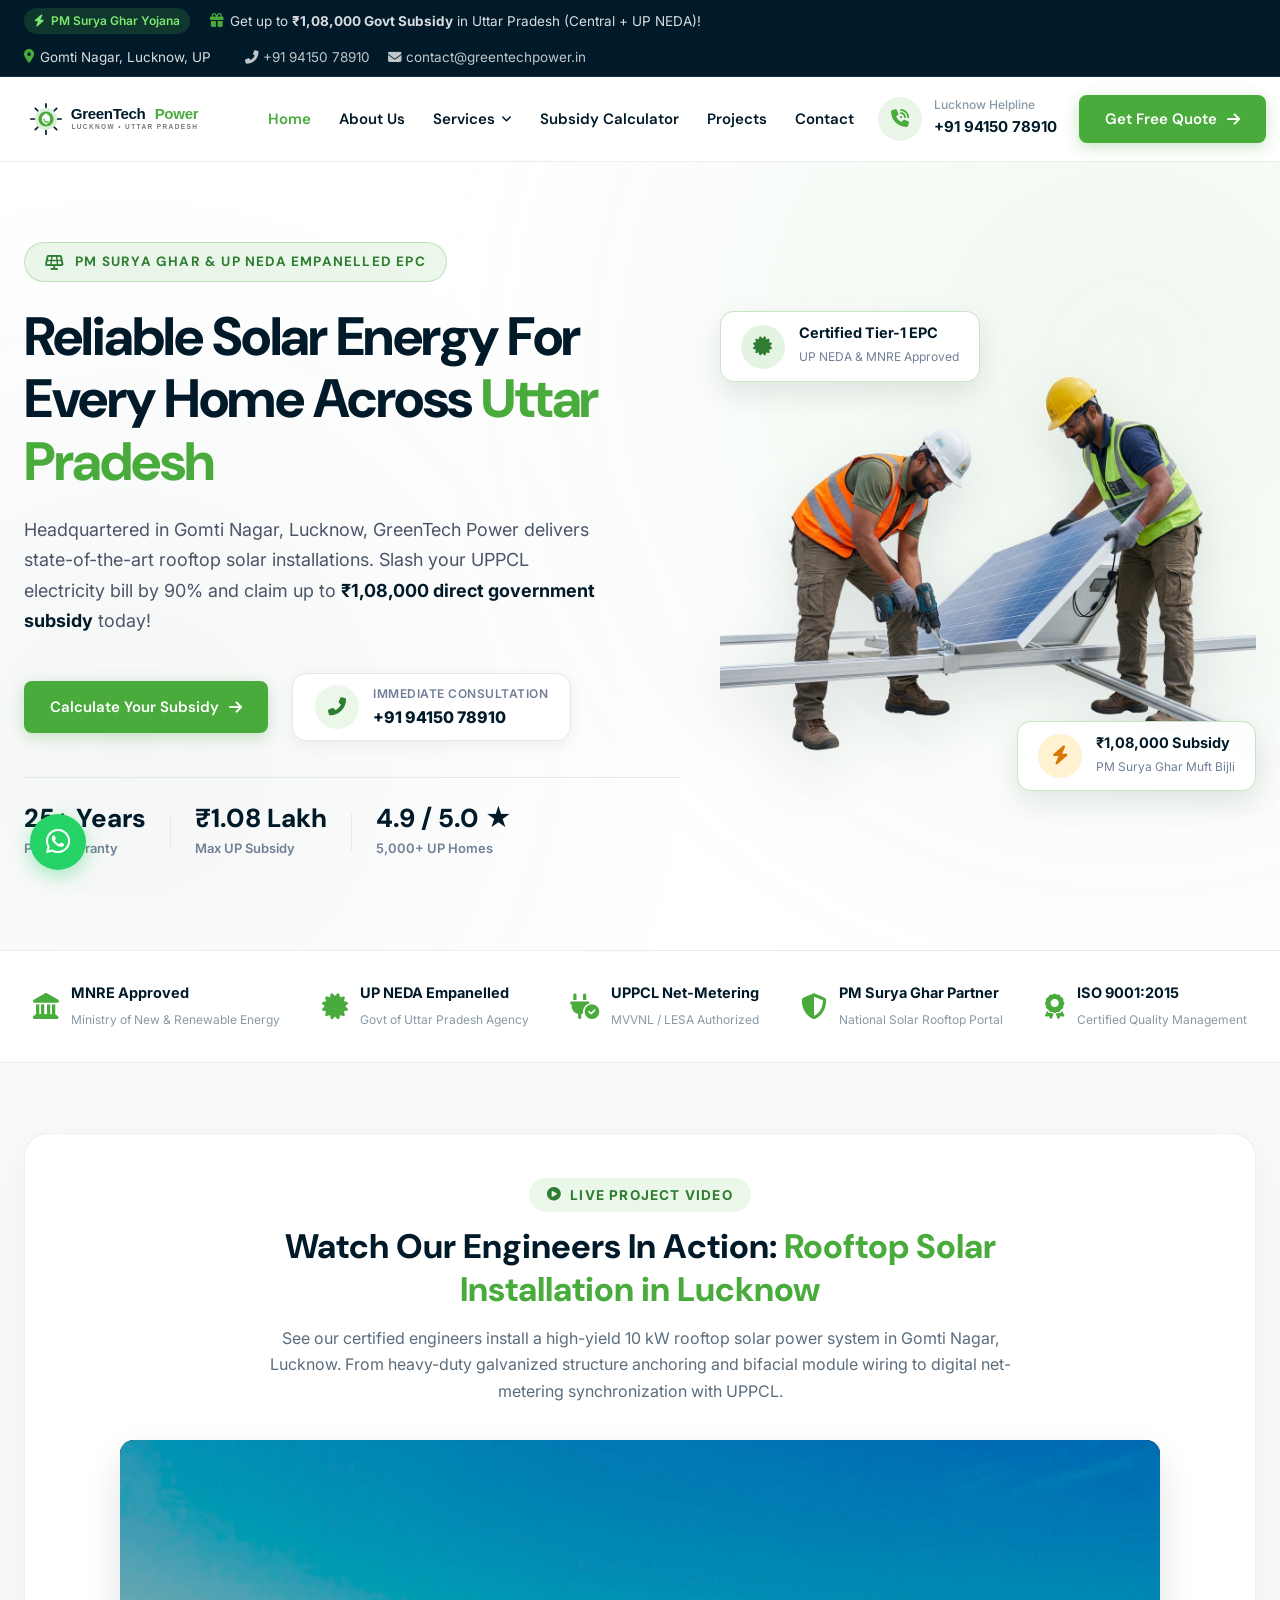
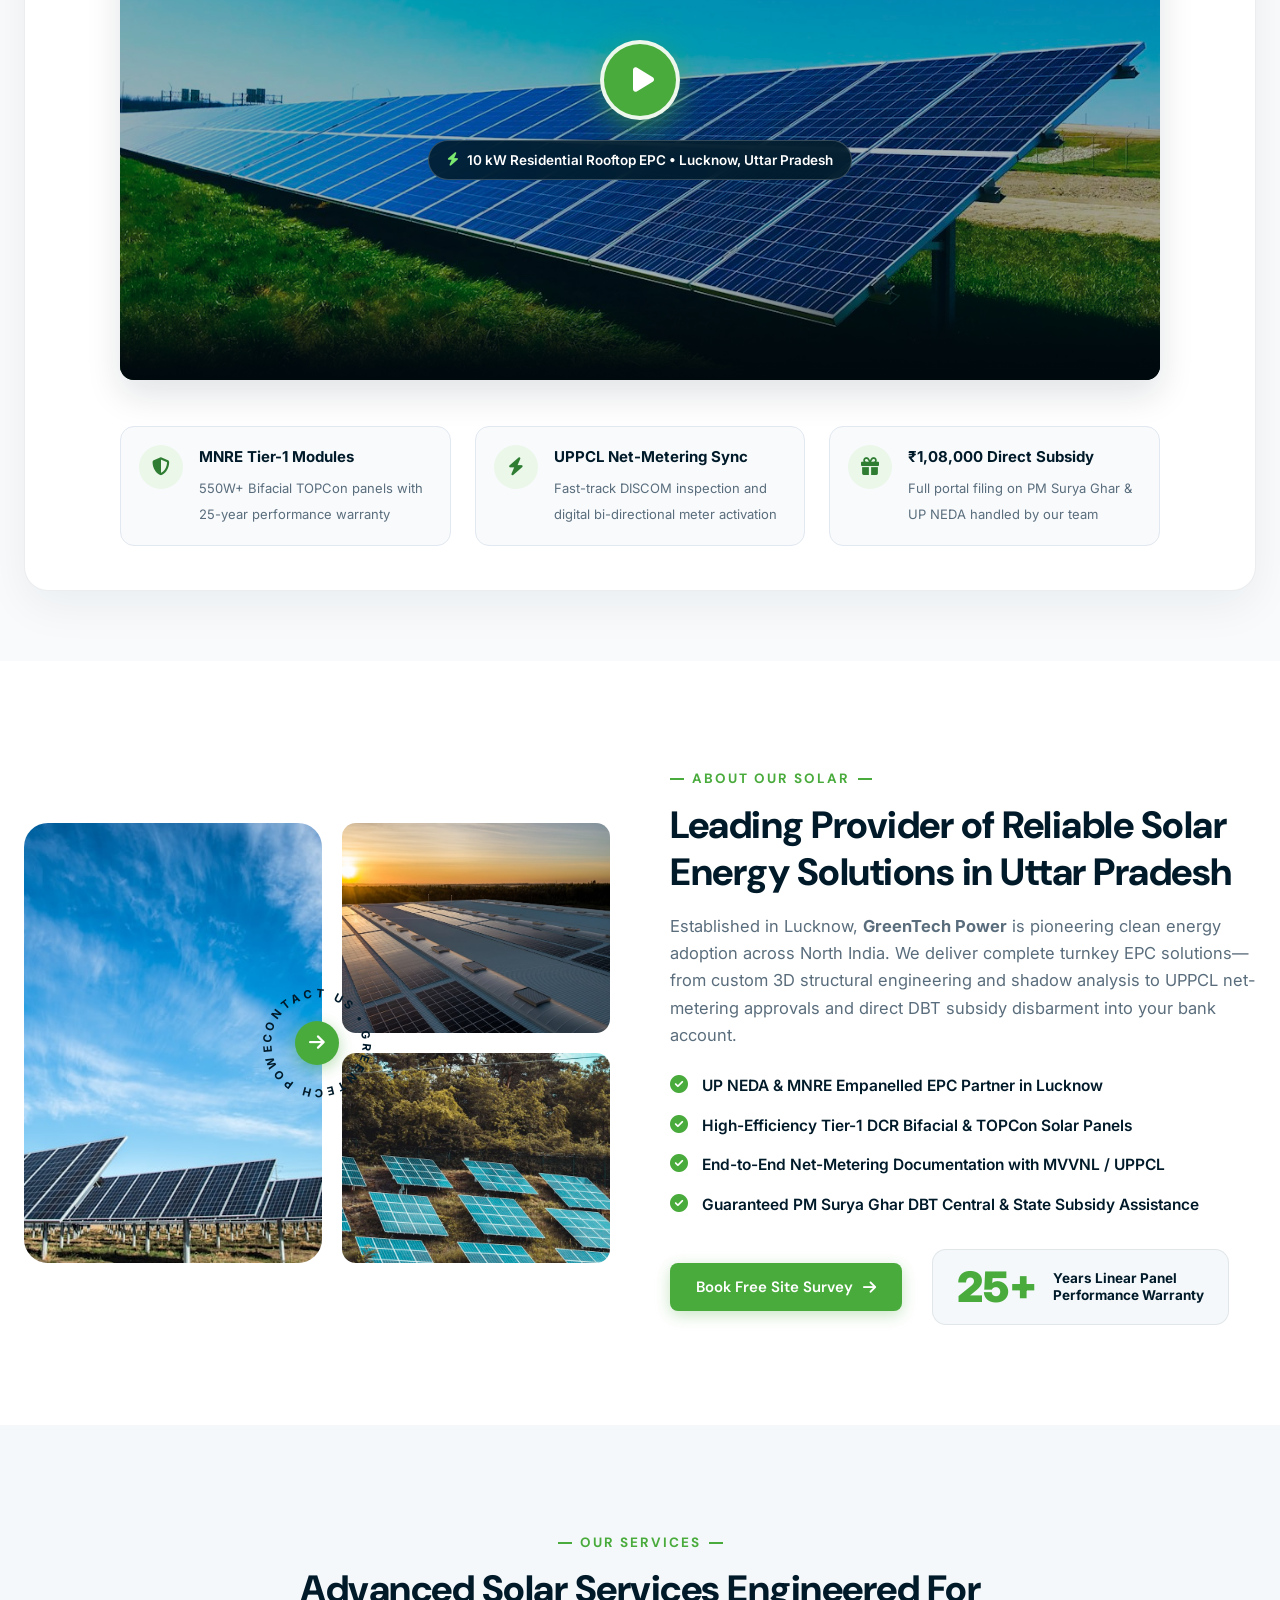
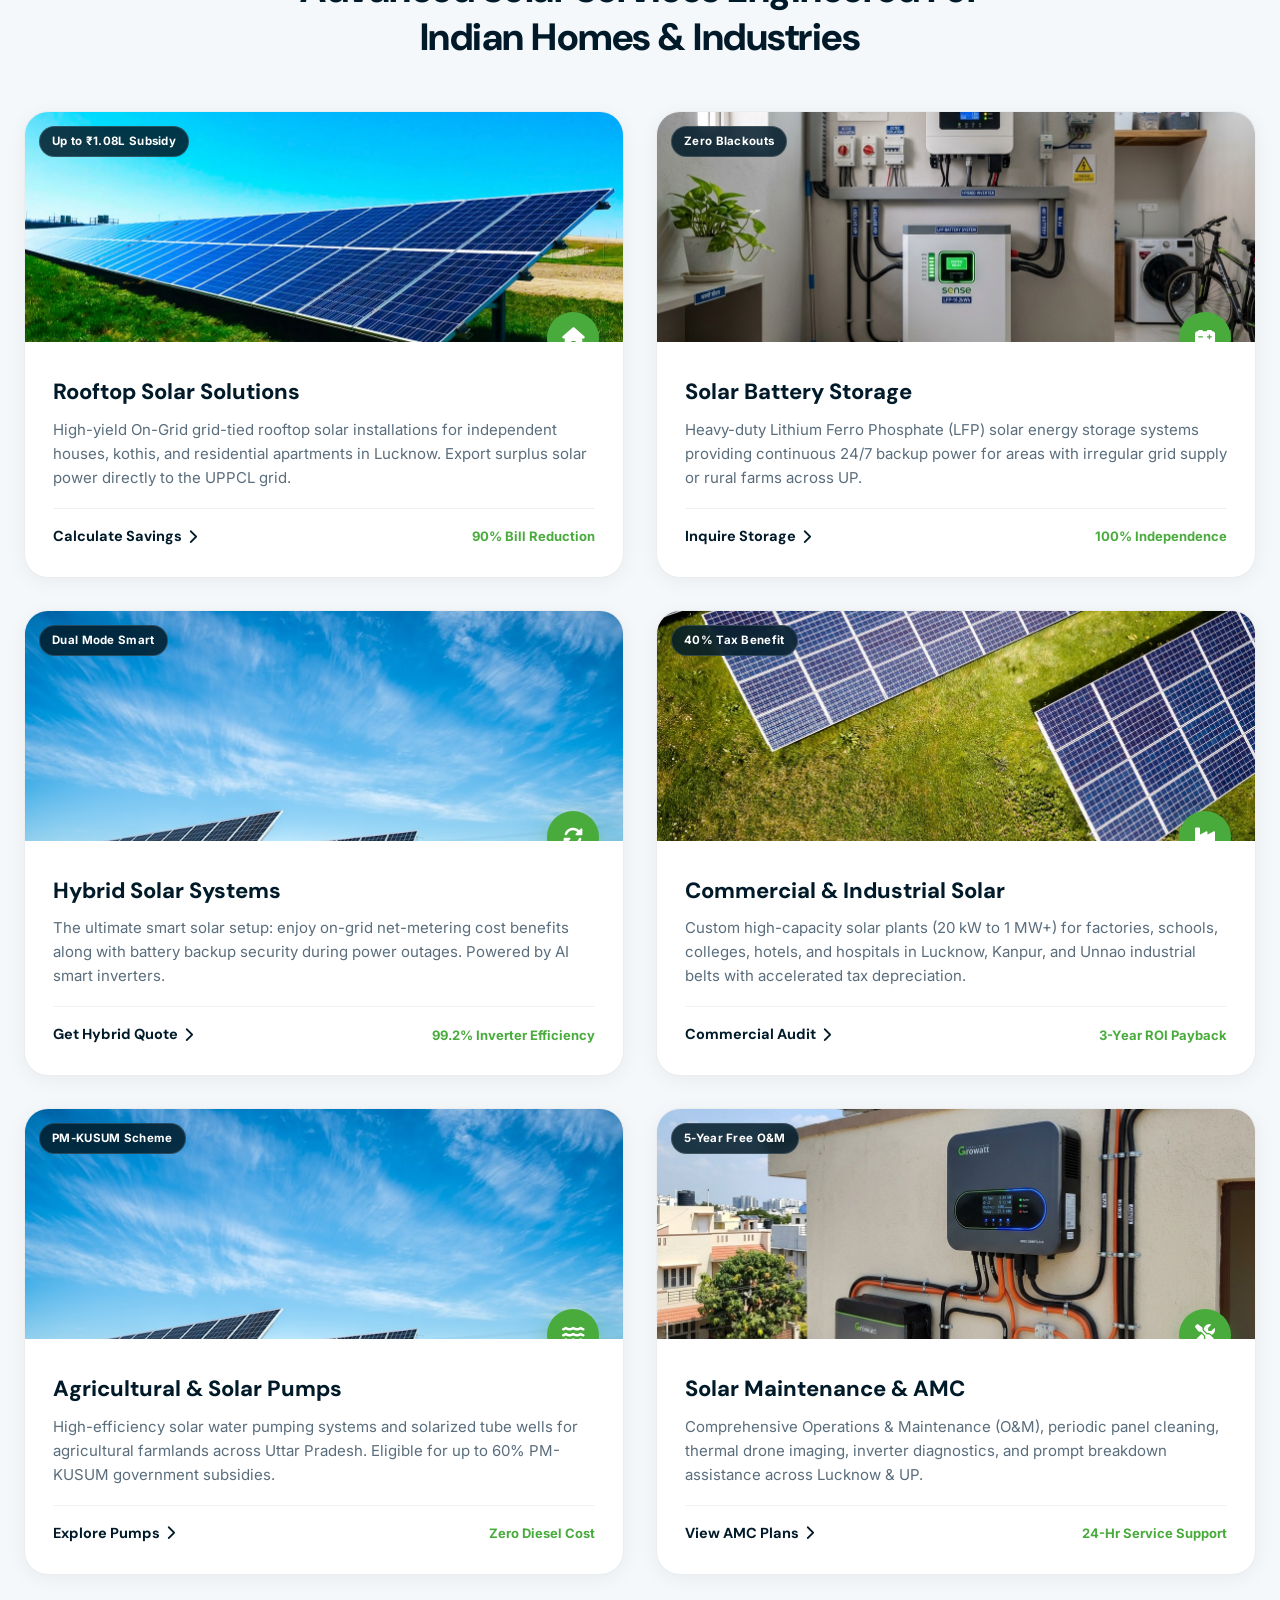
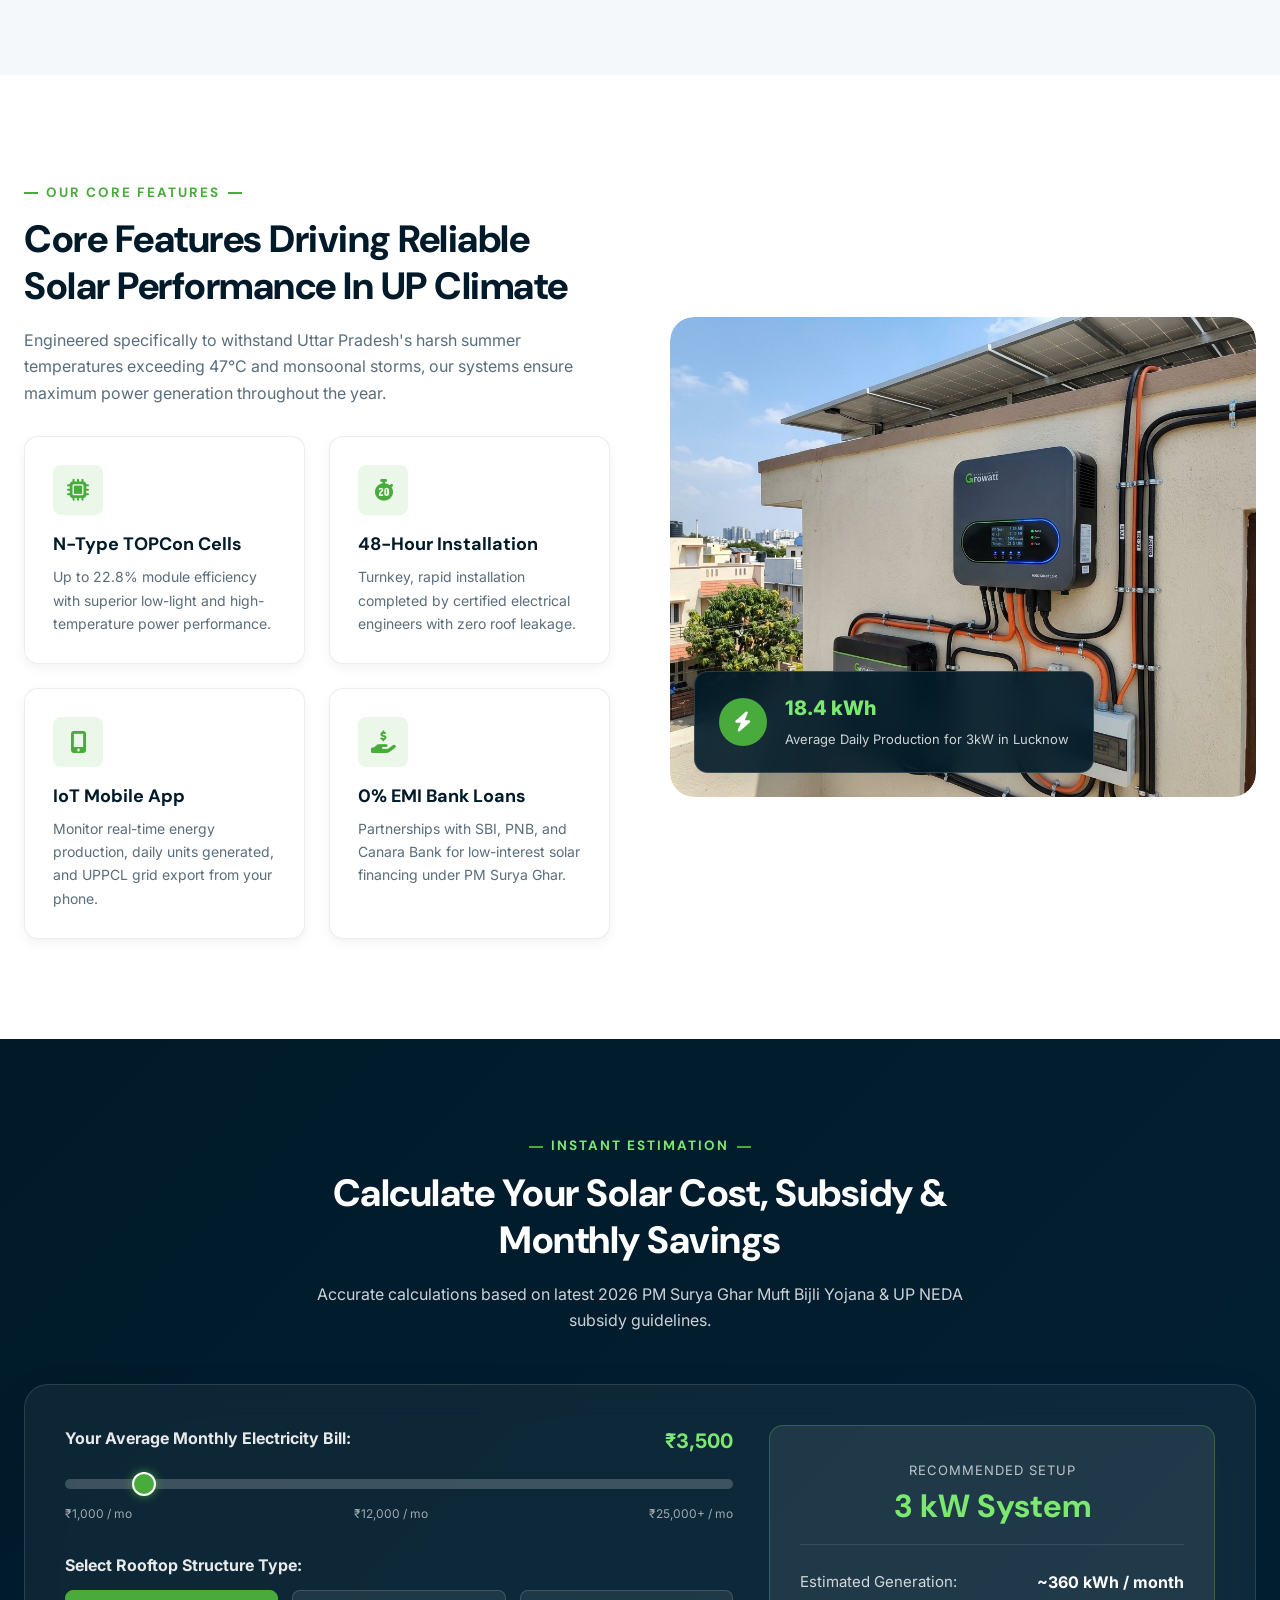
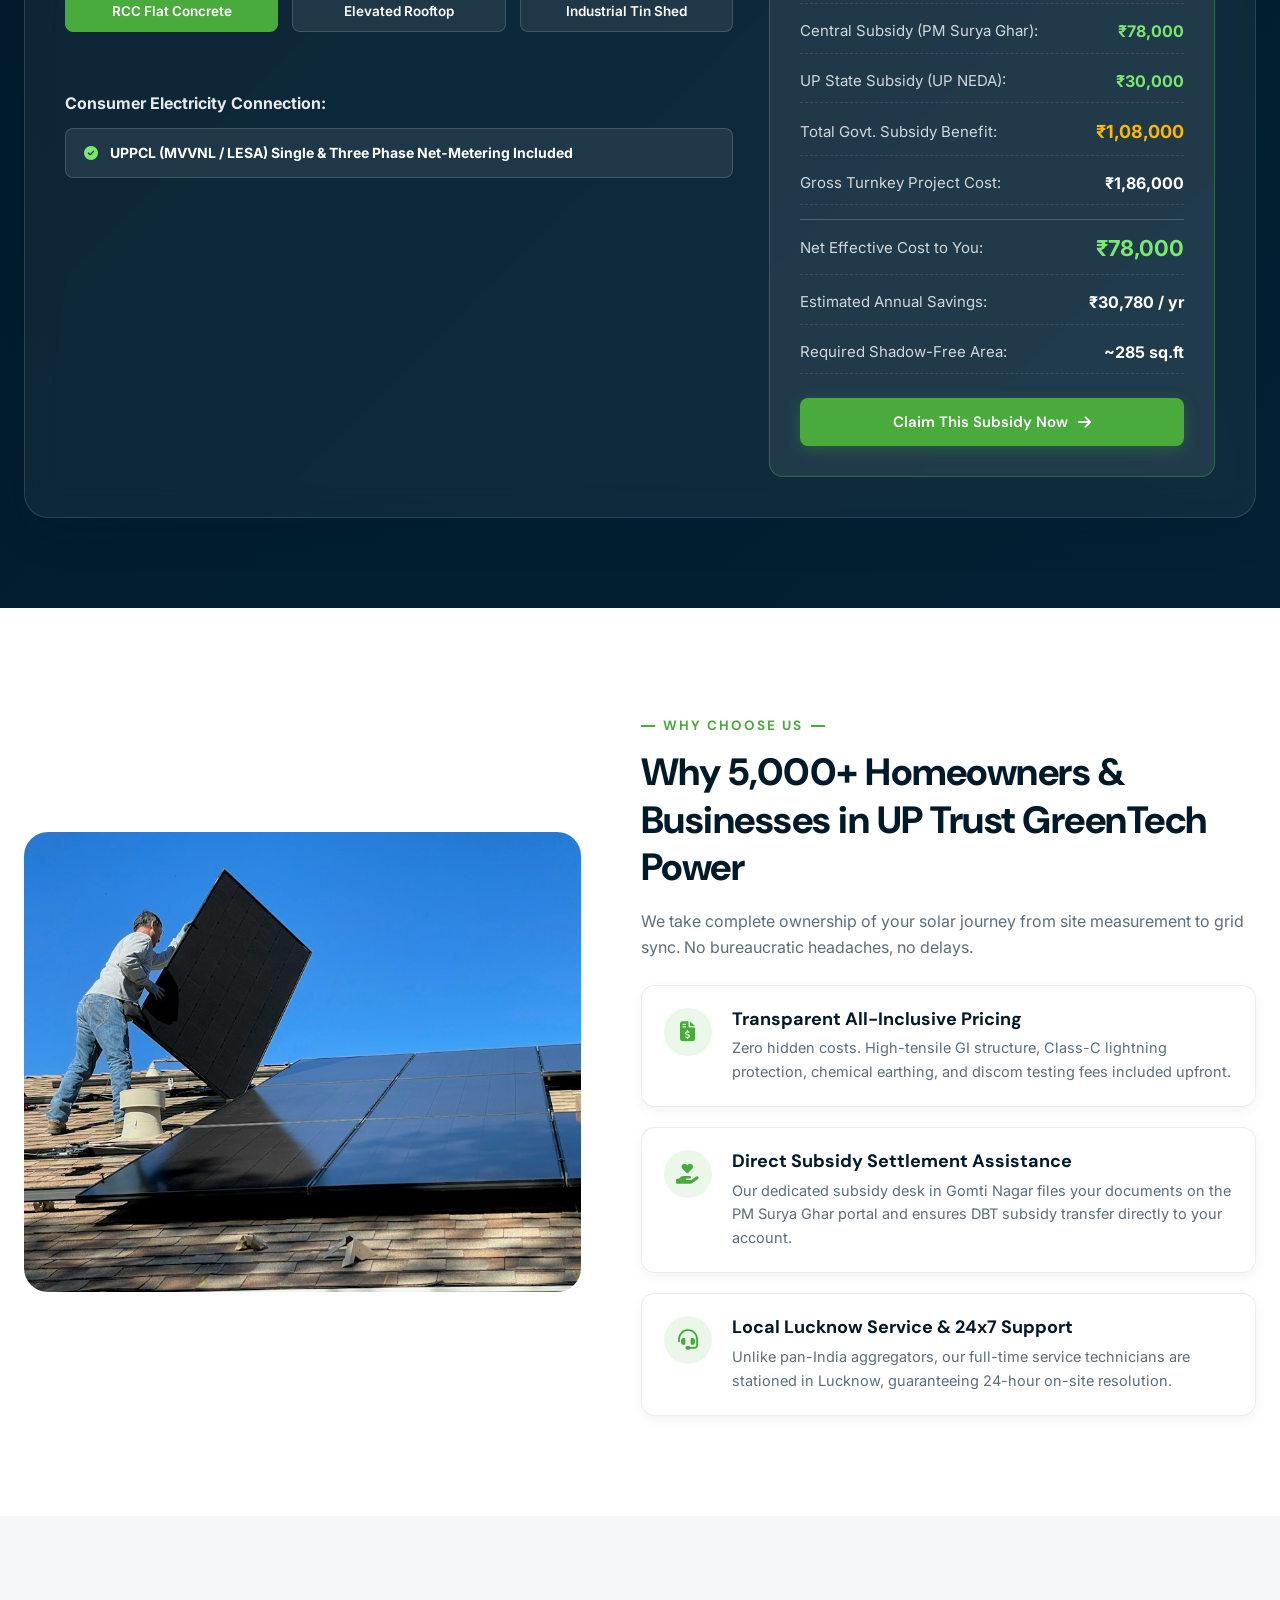
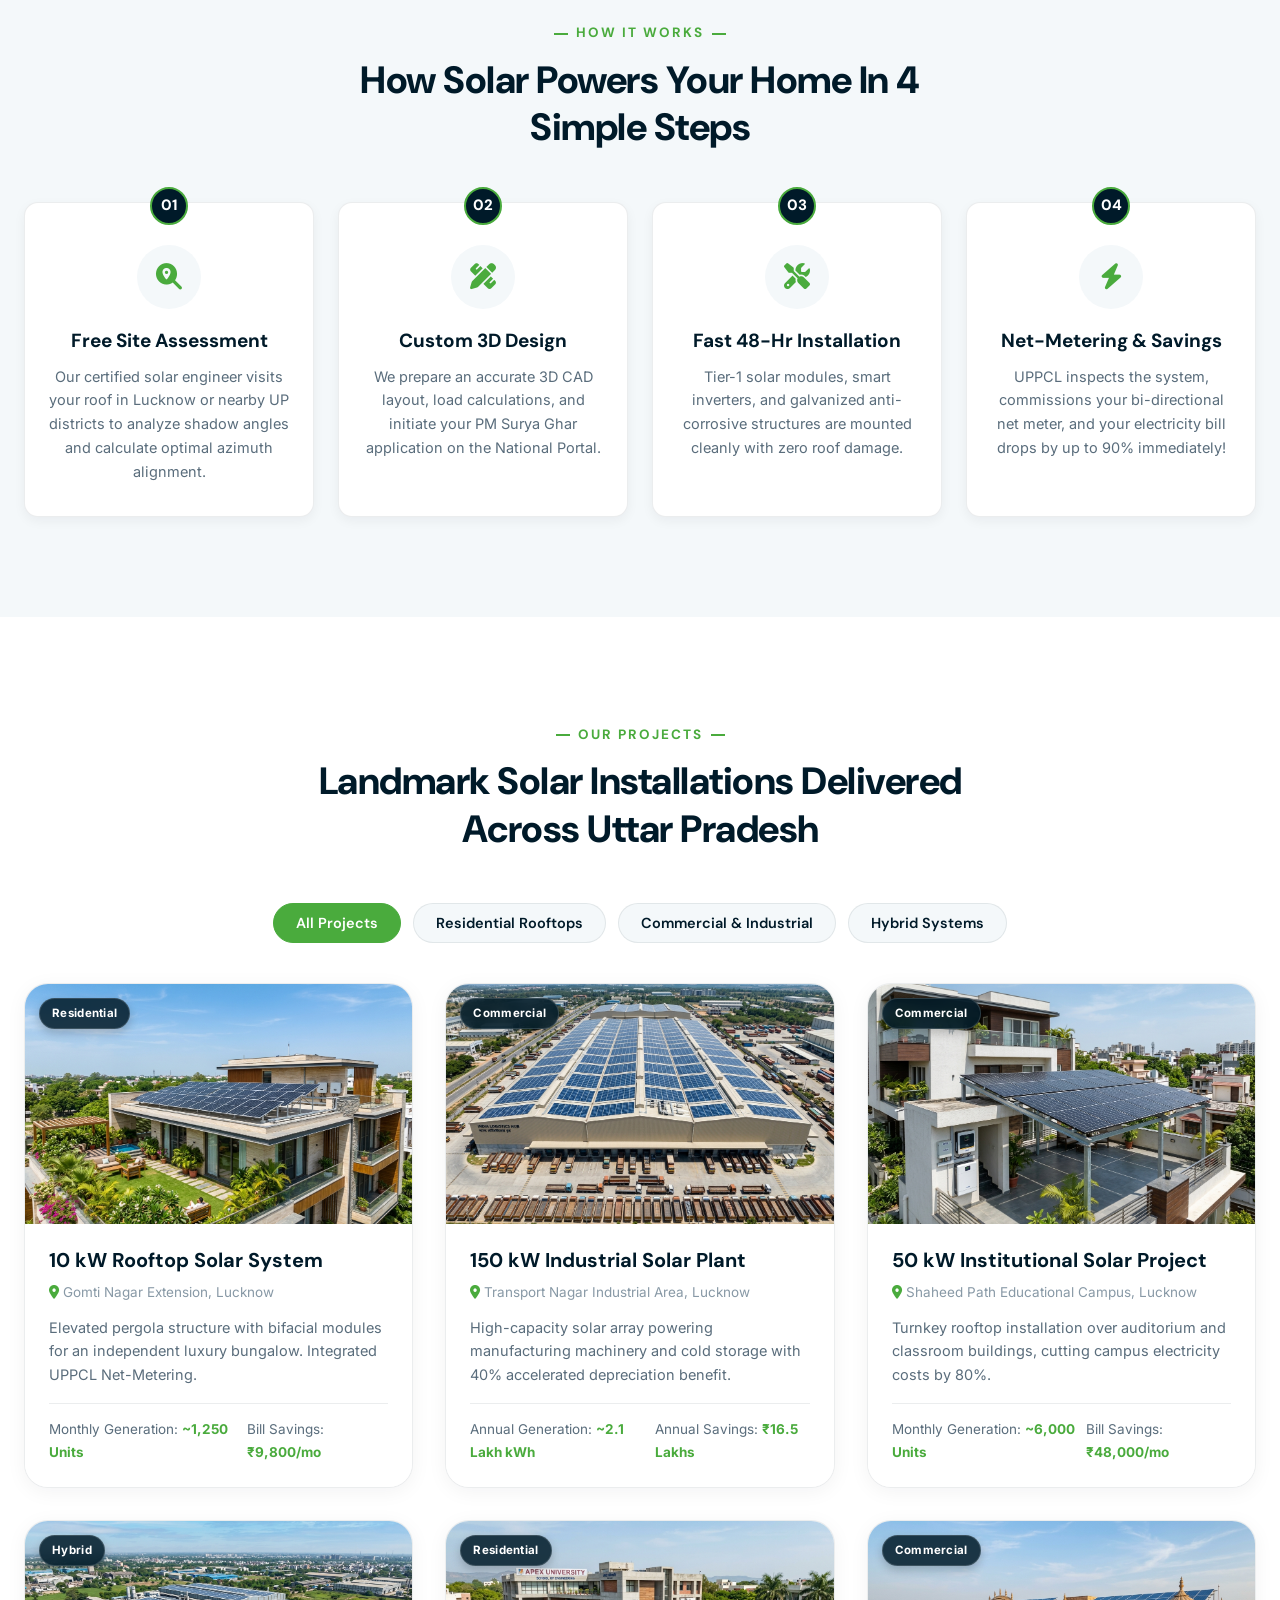
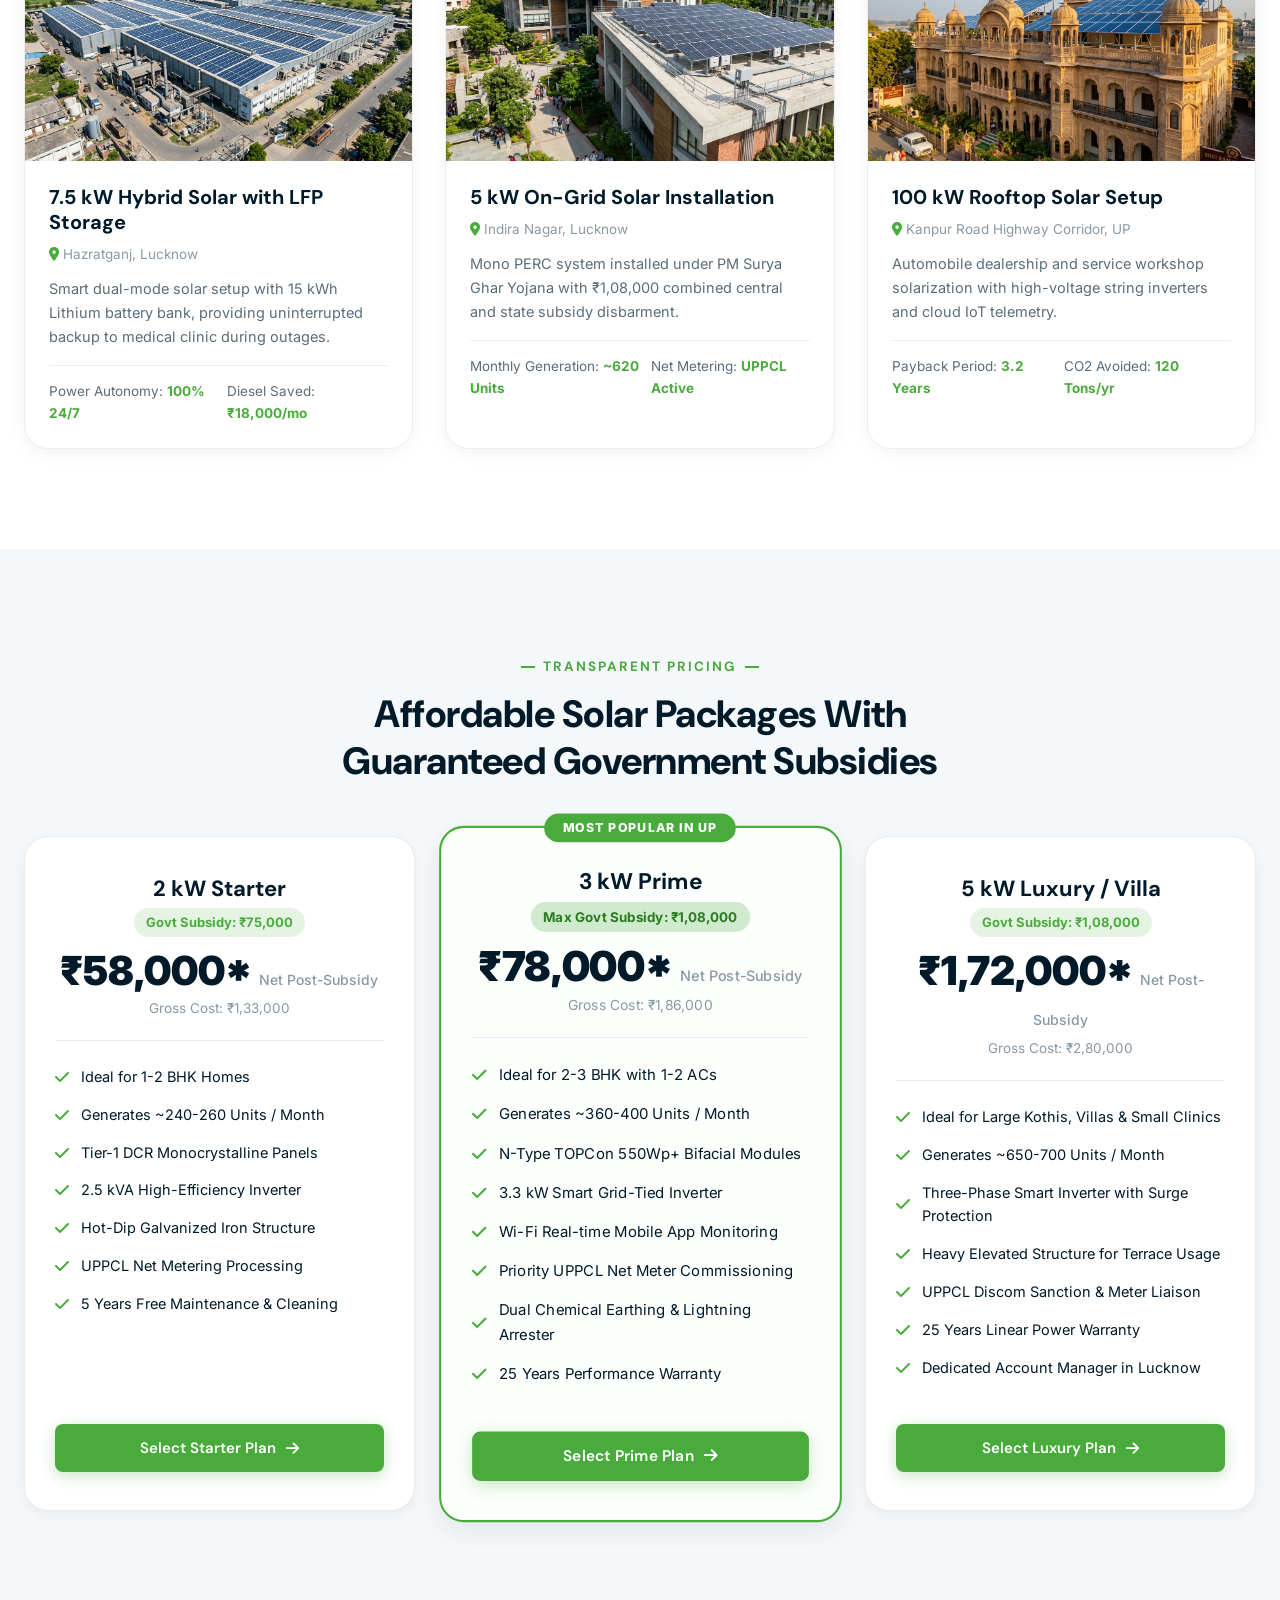
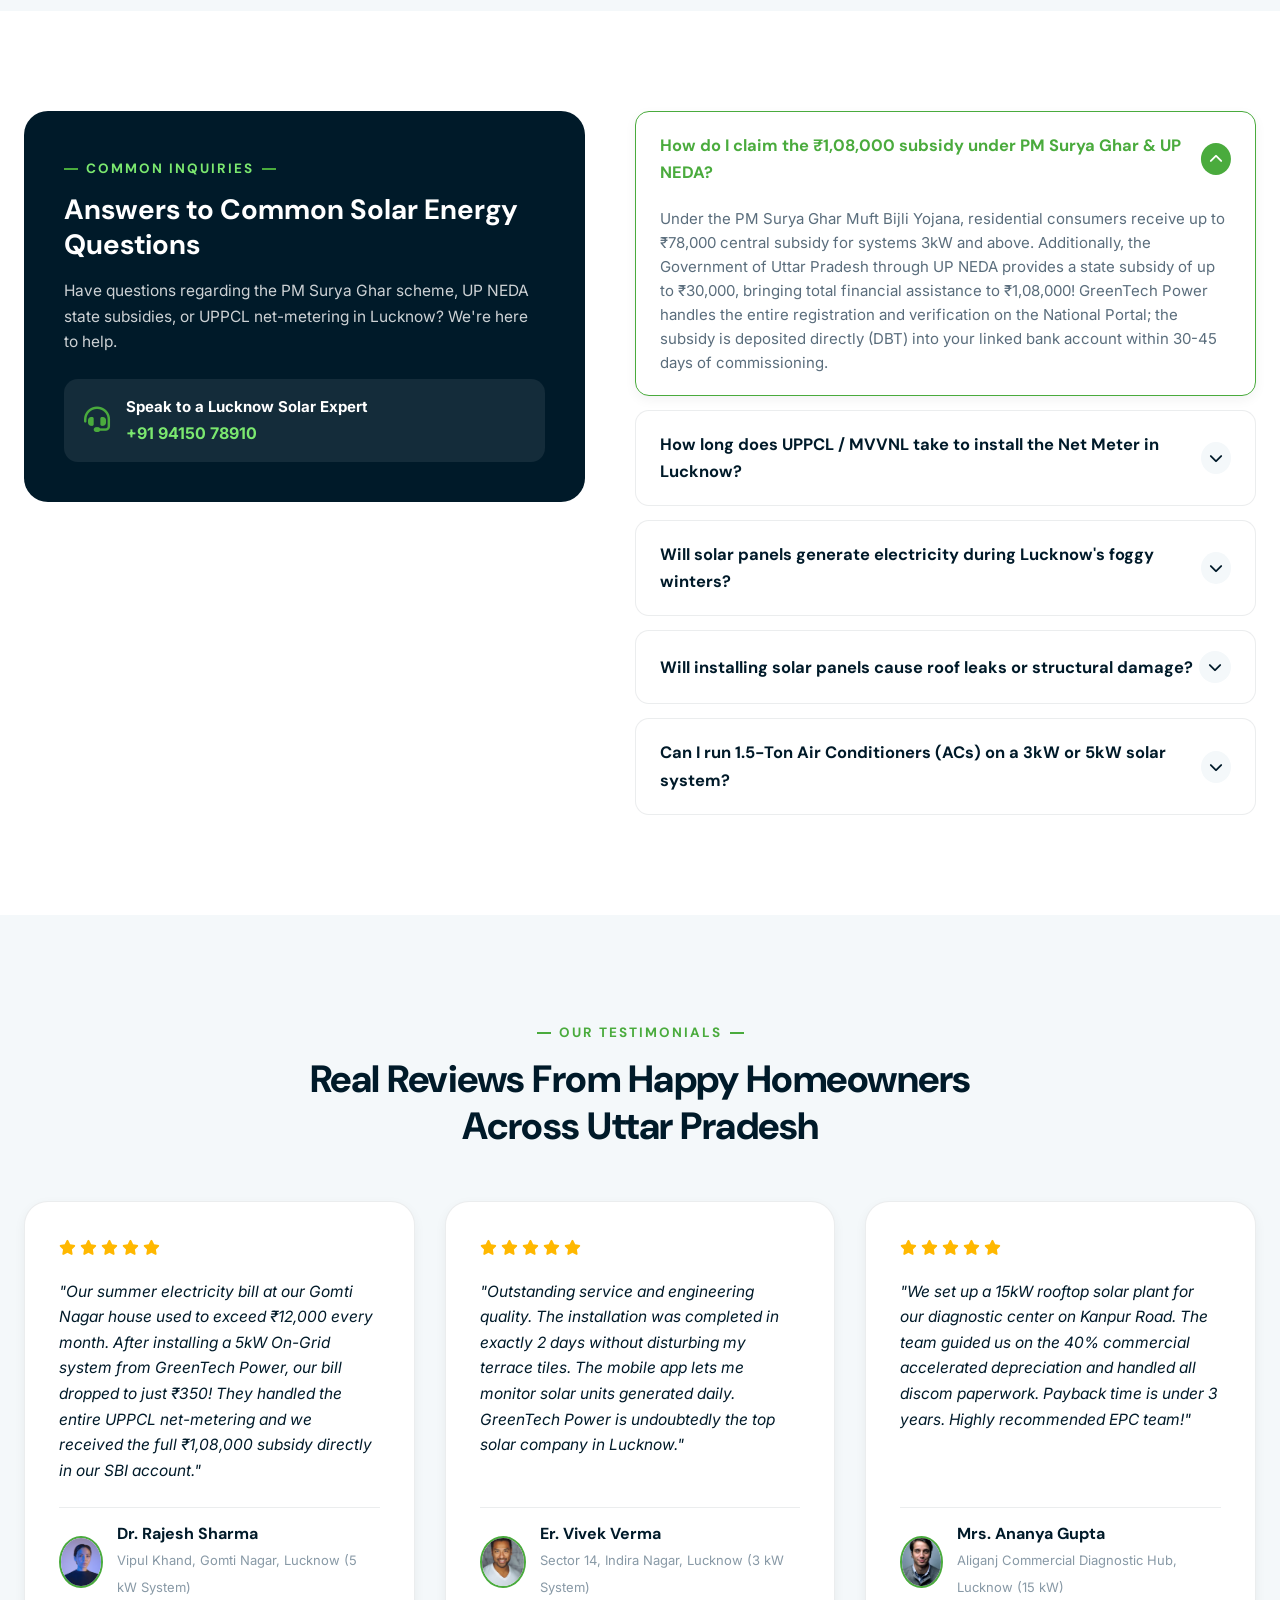
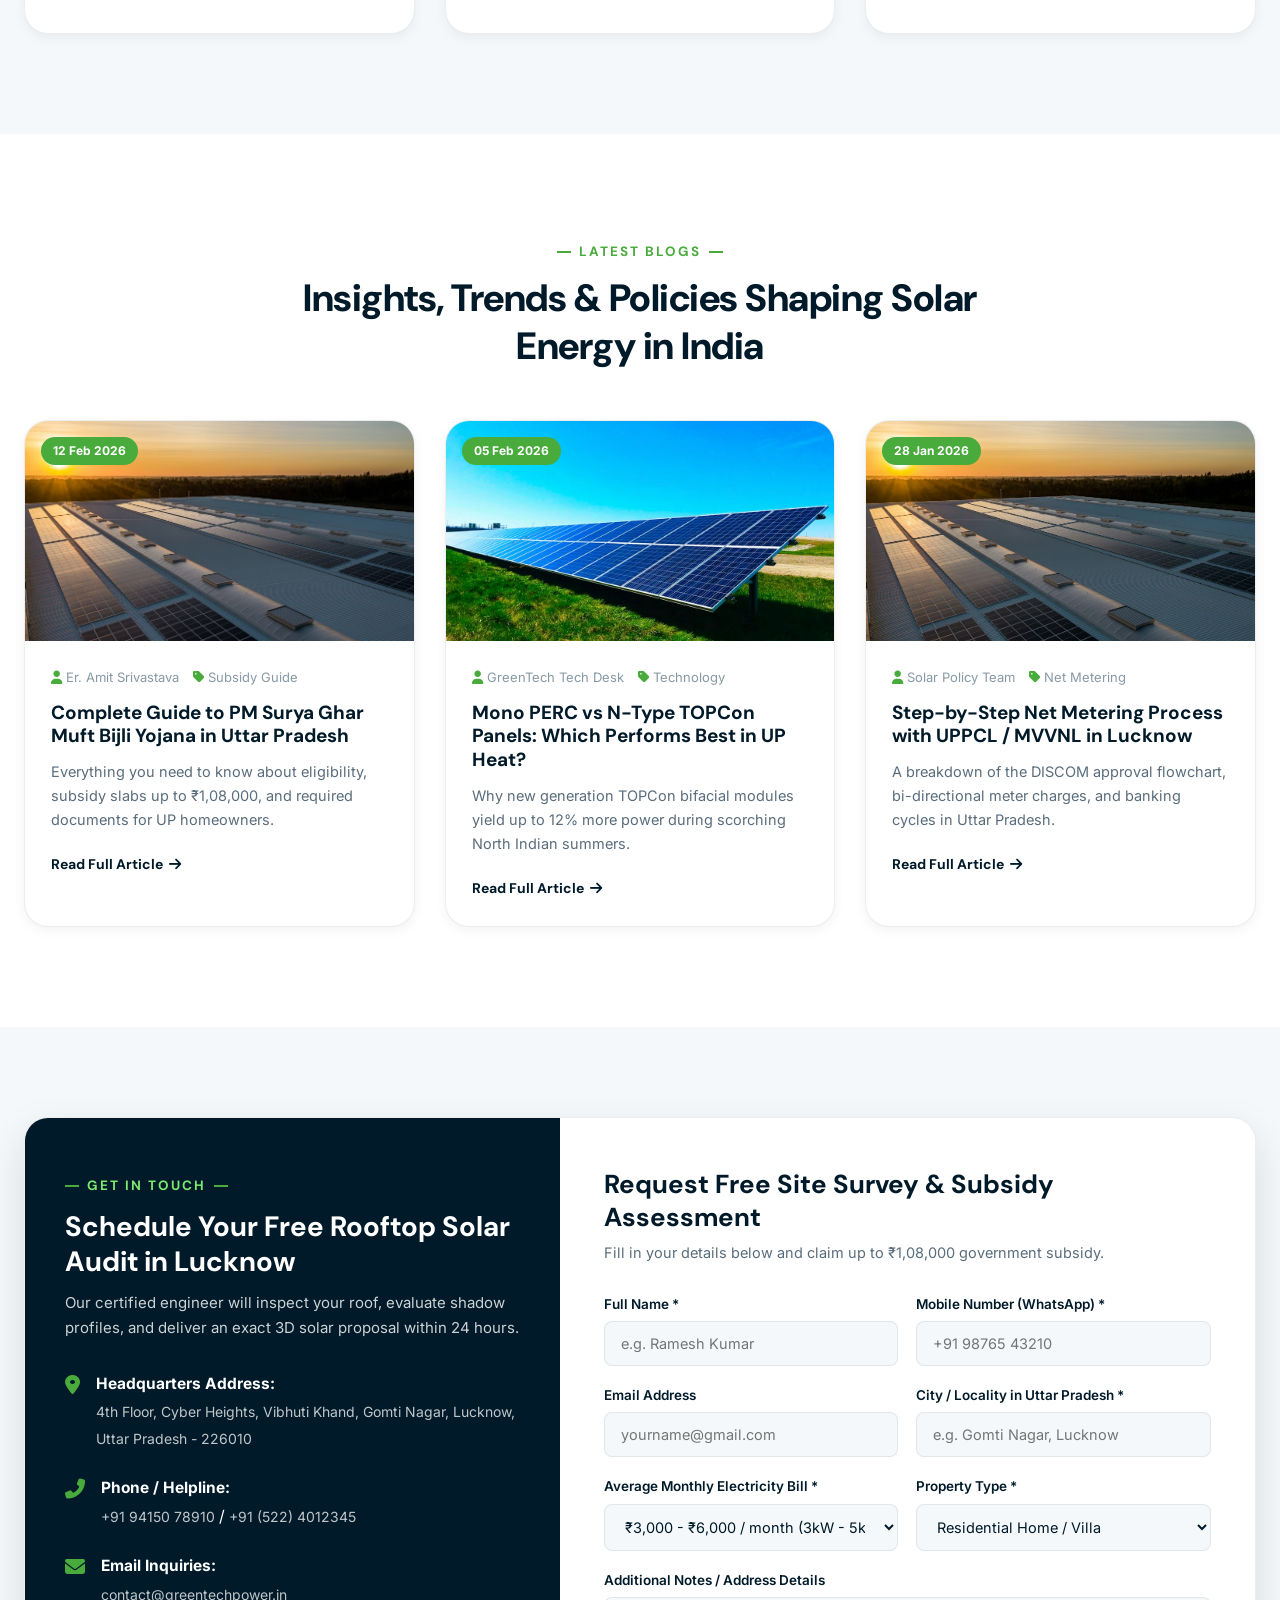
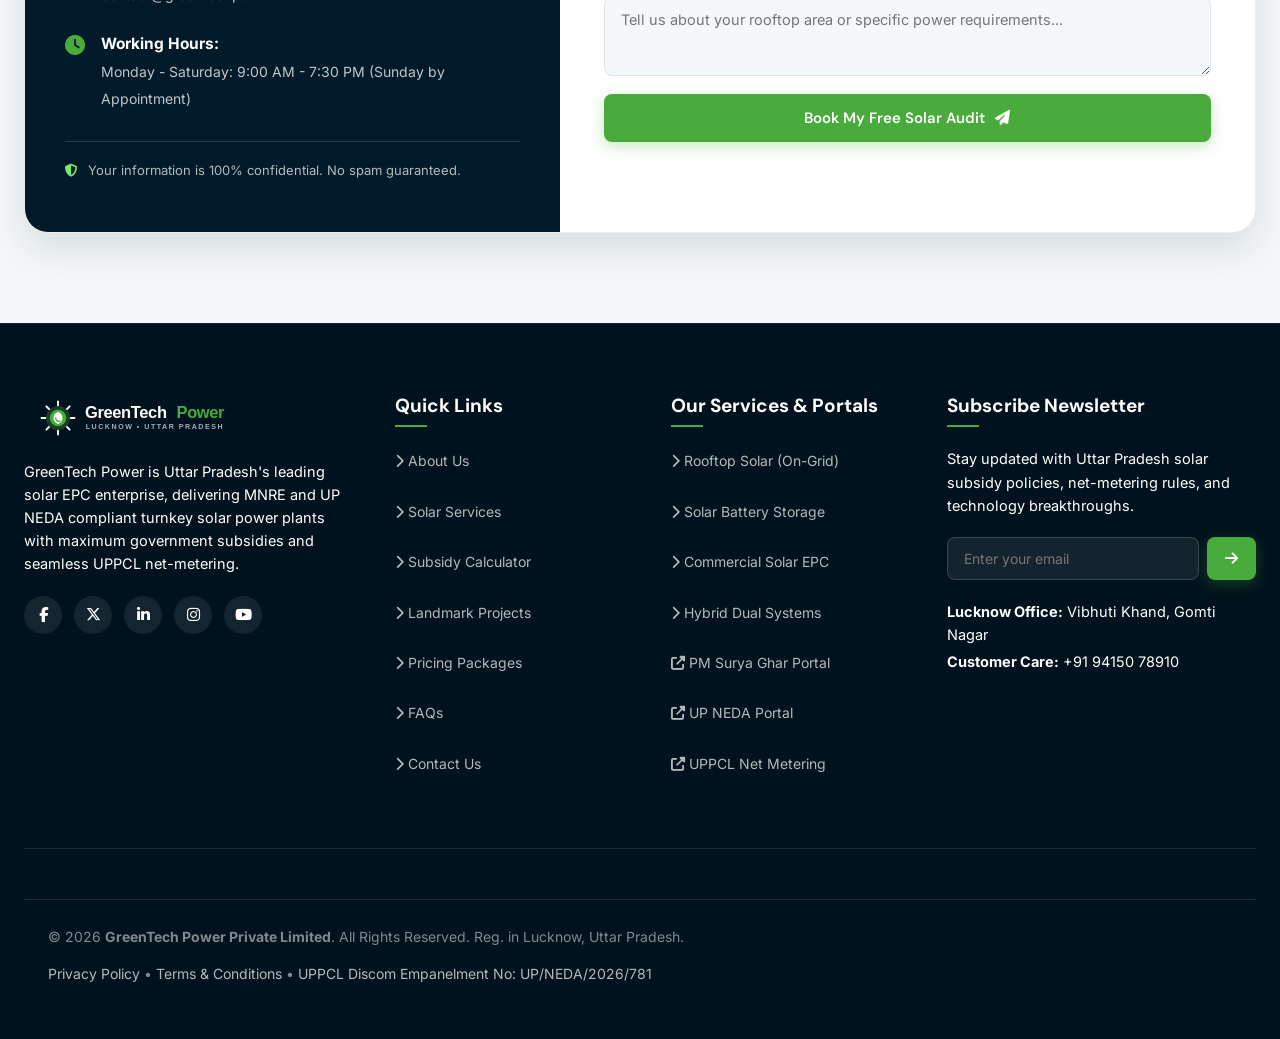
==== index.html @ aa871047 "feat: complete GreenTech Power website with responsive cards, unique project showcases, and video in" ====
<!DOCTYPE html>
<html lang="en">
<head>
  <meta charset="UTF-8">
  <meta name="viewport" content="width=device-width, initial-scale=1.0">
  <title>GreenTech Power | Leading Solar Installation Company in Lucknow, Uttar Pradesh</title>
  <meta name="description" content="GreenTech Power is Uttar Pradesh's premier solar installation company based in Lucknow. Get up to ₹1,08,000 subsidy under PM Surya Ghar & UP NEDA. Turnkey rooftop and commercial solar EPC.">
  <meta name="keywords" content="Solar installation Lucknow, PM Surya Ghar Yojana UP, UP NEDA solar subsidy, Rooftop solar panels Lucknow, Solar EPC company Uttar Pradesh, UPPCL Net Metering">
  
  <!-- Favicon -->
  <link rel="icon" type="image/svg+xml" href="assets/images/favicon.svg">
  
  <!-- Google Fonts: Inter & DM Sans -->
  <link rel="preconnect" href="https://fonts.googleapis.com">
  <link rel="preconnect" href="https://fonts.gstatic.com" crossorigin>
  <link href="https://fonts.googleapis.com/css2?family=DM+Sans:ital,opsz,wght@0,9..40,100..1000;1,9..40,100..1000&family=Inter:wght@300;400;500;600;700;800;900&display=swap" rel="stylesheet">
  
  <!-- FontAwesome Icons -->
  <link rel="stylesheet" href="https://cdnjs.cloudflare.com/ajax/libs/font-awesome/6.5.1/css/all.min.css">
  
  <!-- Custom Stylesheet -->
  <link rel="stylesheet" href="assets/css/style.css">
</head>
<body>

  <!-- Theme Preloader -->
  <div class="preloader">
    <div class="preloader-spinner">
      <div class="preloader-icon">
        <i class="fas fa-sun"></i>
      </div>
    </div>
  </div>

  <!-- Top Announcement Bar -->
  <div class="topbar">
    <div class="container">
      <div class="topbar-left">
        <span class="topbar-badge">
          <i class="fas fa-bolt"></i> PM Surya Ghar Yojana
        </span>
        <div class="topbar-info">
          <i class="fas fa-gift"></i>
          <span>Get up to <strong>₹1,08,000 Govt Subsidy</strong> in Uttar Pradesh (Central + UP NEDA)!</span>
        </div>
      </div>
      <div class="topbar-right">
        <div class="topbar-info">
          <i class="fas fa-map-marker-alt"></i>
          <span>Gomti Nagar, Lucknow, UP</span>
        </div>
        <div class="topbar-links">
          <a href="tel:+919415078910"><i class="fas fa-phone-alt"></i> +91 94150 78910</a>
          <a href="mailto:contact@greentechpower.in"><i class="fas fa-envelope"></i> contact@greentechpower.in</a>
        </div>
      </div>
    </div>
  </div>

  <!-- Main Sticky Header -->
  <header class="site-header">
    <div class="container">
      <nav class="navbar">
        <!-- Site Logo -->
        <a href="#hero" class="site-logo">
          <img src="assets/images/logo.svg" alt="GreenTech Power Lucknow" width="220" height="44">
        </a>

        <!-- Desktop Navigation Menu (Streamlined & Clean) -->
        <!-- Desktop Navigation Menu (Multi-Page Architecture) -->
        <ul class="nav-menu">
          <li class="nav-item">
            <a href="index.html" class="nav-link active">Home</a>
          </li>
          <li class="nav-item">
            <a href="about.html" class="nav-link">About Us</a>
          </li>
          <li class="nav-item">
            <a href="services.html" class="nav-link">
              Services <i class="fas fa-angle-down"></i>
            </a>
            <div class="dropdown-menu">
              <a href="services.html#rooftop" class="dropdown-item">Rooftop Solar (On-Grid)</a>
              <a href="services.html#battery" class="dropdown-item">Solar Battery Storage (Off-Grid)</a>
              <a href="services.html#hybrid" class="dropdown-item">Hybrid Solar Systems</a>
              <a href="services.html#commercial" class="dropdown-item">Commercial &amp; Industrial Solar</a>
            </div>
          </li>
          <li class="nav-item">
            <a href="calculator.html" class="nav-link">Subsidy Calculator</a>
          </li>
          <li class="nav-item">
            <a href="projects.html" class="nav-link">Projects</a>
          </li>
          <li class="nav-item">
            <a href="contact.html" class="nav-link">Contact</a>
          </li>
        </ul>

        <!-- Header Actions -->
        <div class="header-actions">
          <div class="header-phone">
            <div class="header-phone-icon">
              <i class="fas fa-phone-volume"></i>
            </div>
            <div class="header-phone-text">
              <span>Lucknow Helpline</span>
              <a href="tel:+919415078910">+91 94150 78910</a>
            </div>
          </div>
          <button class="btn-creative open-modal-btn">
            <span>Get Free Quote</span>
            <i class="fas fa-arrow-right"></i>
          </button>
          <button class="mobile-toggle" aria-label="Toggle navigation">
            <i class="fas fa-bars"></i>
          </button>
        </div>
      </nav>
    </div>
  </header>

  <!-- Hero Section (Clean White Premium Theme) -->
  <section id="hero" class="hero-royal">
    <div class="container">
      <div class="hero-grid">
        <!-- Hero Left Content -->
        <div class="hero-content">
          <div class="hero-tag">
            <i class="fas fa-solar-panel"></i> PM Surya Ghar &amp; UP NEDA Empanelled EPC
          </div>
          <h1 class="hero-title">
            Reliable Solar Energy For Every Home Across <span>Uttar Pradesh</span>
          </h1>
          <p class="hero-desc">
            Headquartered in Gomti Nagar, Lucknow, GreenTech Power delivers state-of-the-art rooftop solar installations. Slash your UPPCL electricity bill by 90% and claim up to <strong>₹1,08,000 direct government subsidy</strong> today!
          </p>
          <div class="hero-cta-group">
            <a href="calculator.html" class="btn-creative">
              <span>Calculate Your Subsidy</span>
              <i class="fas fa-arrow-right"></i>
            </a>
            <a href="tel:+919415078910" class="hero-contact-badge">
              <div class="hero-contact-icon">
                <i class="fas fa-phone-alt"></i>
              </div>
              <div class="hero-contact-details">
                <span>Immediate Consultation</span>
                <strong>+91 94150 78910</strong>
              </div>
            </a>
          </div>

          <!-- Hero Stats Row -->
          <div class="hero-stats-row">
            <div class="hero-stat-card">
              <strong>25+ Years</strong>
              <span>Panel Warranty</span>
            </div>
            <div class="hero-stat-divider"></div>
            <div class="hero-stat-card">
              <strong>₹1.08 Lakh</strong>
              <span>Max UP Subsidy</span>
            </div>
            <div class="hero-stat-divider"></div>
            <div class="hero-stat-card">
              <strong>4.9 / 5.0 ★</strong>
              <span>5,000+ UP Homes</span>
            </div>
          </div>
        </div>

        <!-- Hero Right Big Visual Showcase (100% Transparent PNG Cutout - Team Installing Solar Panels) -->
        <div class="hero-visual-showcase">
          <img src="assets/images/hero-solar-team.png" alt="Indian Solar Engineers Installing Rooftop Solar Panels - GreenTech Power Lucknow" class="hero-solar-team-png">
          
          <!-- Floating Feature Badges -->
          <div class="hero-float-badge badge-top">
            <div class="badge-icon">
              <i class="fas fa-certificate"></i>
            </div>
            <div class="badge-text">
              <strong>Certified Tier-1 EPC</strong>
              <span>UP NEDA &amp; MNRE Approved</span>
            </div>
          </div>

          <div class="hero-float-badge badge-bottom">
            <div class="badge-icon gold">
              <i class="fas fa-bolt"></i>
            </div>
            <div class="badge-text">
              <strong>₹1,08,000 Subsidy</strong>
              <span>PM Surya Ghar Muft Bijli</span>
            </div>
          </div>
        </div>
      </div>
    </div>
  </section>

  <!-- Accreditation & Compliance Strip -->
  <div class="accreditation-bar">
    <div class="container">
      <div class="accreditation-wrapper">
        <div class="accreditation-item">
          <i class="fas fa-landmark"></i>
          <div class="accreditation-text">
            <strong>MNRE Approved</strong>
            <span>Ministry of New &amp; Renewable Energy</span>
          </div>
        </div>
        <div class="accreditation-item">
          <i class="fas fa-certificate"></i>
          <div class="accreditation-text">
            <strong>UP NEDA Empanelled</strong>
            <span>Govt of Uttar Pradesh Agency</span>
          </div>
        </div>
        <div class="accreditation-item">
          <i class="fas fa-plug-circle-check"></i>
          <div class="accreditation-text">
            <strong>UPPCL Net-Metering</strong>
            <span>MVVNL / LESA Authorized</span>
          </div>
        </div>
        <div class="accreditation-item">
          <i class="fas fa-shield-halved"></i>
          <div class="accreditation-text">
            <strong>PM Surya Ghar Partner</strong>
            <span>National Solar Rooftop Portal</span>
          </div>
        </div>
        <div class="accreditation-item">
          <i class="fas fa-award"></i>
          <div class="accreditation-text">
            <strong>ISO 9001:2015</strong>
            <span>Certified Quality Management</span>
          </div>
        </div>
      </div>
    </div>
  </div>

  <!-- Featured Solar Installation Video Showcase Card Section -->
  <section class="section video-section" style="padding: 70px 0; background: #F8FAFC;">
    <div class="container">
      <div class="video-showcase-card">
        <div class="video-card-header">
          <div class="video-card-tag"><i class="fas fa-play-circle"></i> Live Project Video</div>
          <h2 class="video-card-title">Watch Our Engineers In Action: <span>Rooftop Solar Installation in Lucknow</span></h2>
          <p class="video-card-subtitle">
            See our certified engineers install a high-yield 10 kW rooftop solar power system in Gomti Nagar, Lucknow. From heavy-duty galvanized structure anchoring and bifacial module wiring to digital net-metering synchronization with UPPCL.
          </p>
        </div>

        <div class="video-card-media-wrapper">
          <video id="solarInstallVideo" class="solar-main-video" controls poster="assets/images/service-rooftop.jpg" preload="metadata">
            <source src="assets/videos/solar-installation-video.mp4" type="video/mp4">
            Your browser does not support HTML5 video.
          </video>
          <div class="video-custom-overlay" id="videoOverlay">
            <button class="video-custom-play-btn" id="playVideoBtn" aria-label="Play Solar Video">
              <i class="fas fa-play"></i>
            </button>
            <div class="video-badge-pill">
              <i class="fas fa-bolt"></i> 10 kW Residential Rooftop EPC • Lucknow, Uttar Pradesh
            </div>
          </div>
        </div>

        <div class="video-features-row">
          <div class="v-feat-item">
            <div class="v-feat-icon"><i class="fas fa-shield-alt"></i></div>
            <div class="v-feat-text">
              <strong>MNRE Tier-1 Modules</strong>
              <span>550W+ Bifacial TOPCon panels with 25-year performance warranty</span>
            </div>
          </div>
          <div class="v-feat-item">
            <div class="v-feat-icon"><i class="fas fa-bolt"></i></div>
            <div class="v-feat-text">
              <strong>UPPCL Net-Metering Sync</strong>
              <span>Fast-track DISCOM inspection and digital bi-directional meter activation</span>
            </div>
          </div>
          <div class="v-feat-item">
            <div class="v-feat-icon"><i class="fas fa-gift"></i></div>
            <div class="v-feat-text">
              <strong>₹1,08,000 Direct Subsidy</strong>
              <span>Full portal filing on PM Surya Ghar &amp; UP NEDA handled by our team</span>
            </div>
          </div>
        </div>
      </div>
    </div>
  </section>

  <!-- About Our Solar Section (Sunex 3-Image Royal Layout + Spinning Circular Badge) -->
  <section id="about" class="section">
    <div class="container">
      <div class="about-grid">
        <!-- 3-Image Royal Layout with Spinning Circular Badge -->
        <div class="about-images-cluster">
          <div class="about-img-main at-shiny-glass-effect">
            <img src="assets/images/about-1.jpg" alt="Solar Rooftop Installation Lucknow" width="380" height="440">
          </div>
          <div class="about-img-stack">
            <div class="about-img-sub at-shiny-glass-effect">
              <img src="assets/images/about-2.jpg" alt="Solar Inspection Lucknow UP" width="280" height="210">
            </div>
            <div class="about-img-sub at-shiny-glass-effect">
              <img src="assets/images/about-3.png" alt="Solar Panel Clean Energy" width="280" height="210">
            </div>
          </div>
          <!-- Spinning Circular SVG Badge -->
          <div class="spinning-badge-wrapper">
            <div class="spinning-badge">
              <svg viewBox="0 0 100 100" width="100" height="100">
                <defs>
                  <path id="circlePath" d="M 50, 50 m -38, 0 a 38,38 0 1,1 76,0 a 38,38 0 1,1 -76,0"/>
                </defs>
                <text font-size="9.5" font-family="'Inter', sans-serif" font-weight="700" fill="#001A29" letter-spacing="2.8">
                  <textPath href="#circlePath">
                    CONTACT US • GREENTECH POWER • LUCKNOW •
                  </textPath>
                </text>
              </svg>
            </div>
            <div class="spinning-badge-center">
              <i class="fas fa-arrow-right"></i>
            </div>
          </div>
        </div>

        <!-- About Content -->
        <div class="about-content">
          <div class="section-subtitle">About Our Solar</div>
          <h2 class="section-title">
            Leading Provider of Reliable Solar Energy Solutions in Uttar Pradesh
          </h2>
          <p>
            Established in Lucknow, <strong>GreenTech Power</strong> is pioneering clean energy adoption across North India. We deliver complete turnkey EPC solutions—from custom 3D structural engineering and shadow analysis to UPPCL net-metering approvals and direct DBT subsidy disbarment into your bank account.
          </p>
          <div class="feature-checklist">
            <div class="feature-check-item">
              <i class="fas fa-check-circle"></i>
              <span>UP NEDA &amp; MNRE Empanelled EPC Partner in Lucknow</span>
            </div>
            <div class="feature-check-item">
              <i class="fas fa-check-circle"></i>
              <span>High-Efficiency Tier-1 DCR Bifacial &amp; TOPCon Solar Panels</span>
            </div>
            <div class="feature-check-item">
              <i class="fas fa-check-circle"></i>
              <span>End-to-End Net-Metering Documentation with MVVNL / UPPCL</span>
            </div>
            <div class="feature-check-item">
              <i class="fas fa-check-circle"></i>
              <span>Guaranteed PM Surya Ghar DBT Central &amp; State Subsidy Assistance</span>
            </div>
          </div>
          <div class="about-action-row">
            <button class="btn-creative open-modal-btn">
              <span>Book Free Site Survey</span>
              <i class="fas fa-arrow-right"></i>
            </button>
            <div class="counter-box-royal">
              <div class="counter-number" data-target="25">25+</div>
              <div class="counter-title">Years Linear Panel<br>Performance Warranty</div>
            </div>
          </div>
        </div>
      </div>
    </div>
  </section>

  <!-- Our Services Section (Sunex Style Cards with Zoom Hover) -->
  <section id="services" class="section section-bg-light">
    <div class="container">
      <div class="section-header text-center">
        <div class="section-subtitle">Our Services</div>
        <h2 class="section-title">
          Advanced Solar Services Engineered For Indian Homes &amp; Industries
        </h2>
      </div>

      <div class="services-grid">
        <!-- Service 1 -->
        <div class="service-card">
          <div class="service-card-media at-shiny-glass-effect">
            <img src="assets/images/service-rooftop.jpg" alt="Rooftop Solar Solutions Lucknow" width="400" height="230">
            <span class="service-badge">Up to ₹1.08L Subsidy</span>
            <div class="service-icon-box">
              <i class="fas fa-home"></i>
            </div>
          </div>
          <div class="service-card-body">
            <h3>Rooftop Solar Solutions</h3>
            <p>
              High-yield On-Grid grid-tied rooftop solar installations for independent houses, kothis, and residential apartments in Lucknow. Export surplus solar power directly to the UPPCL grid.
            </p>
            <div class="service-card-footer">
              <a href="calculator.html" class="service-link">
                <span>Calculate Savings</span>
                <i class="fas fa-chevron-right"></i>
              </a>
              <span style="font-size: 13px; font-weight: 700; color: #4AAB3D;">90% Bill Reduction</span>
            </div>
          </div>
        </div>

        <!-- Service 2 -->
        <div class="service-card">
          <div class="service-card-media at-shiny-glass-effect">
            <img src="assets/images/service-battery.jpg" alt="Solar Battery Storage Uttar Pradesh" width="400" height="230">
            <span class="service-badge">Zero Blackouts</span>
            <div class="service-icon-box">
              <i class="fas fa-car-battery"></i>
            </div>
          </div>
          <div class="service-card-body">
            <h3>Solar Battery Storage</h3>
            <p>
              Heavy-duty Lithium Ferro Phosphate (LFP) solar energy storage systems providing continuous 24/7 backup power for areas with irregular grid supply or rural farms across UP.
            </p>
            <div class="service-card-footer">
              <a href="services.html#battery" class="service-link">
                <span>Inquire Storage</span>
                <i class="fas fa-chevron-right"></i>
              </a>
              <span style="font-size: 13px; font-weight: 700; color: #4AAB3D;">100% Independence</span>
            </div>
          </div>
        </div>

        <!-- Service 3 -->
        <div class="service-card">
          <div class="service-card-media at-shiny-glass-effect">
            <img src="assets/images/service-hybrid.jpg" alt="Hybrid Solar Systems Lucknow" width="400" height="230">
            <span class="service-badge">Dual Mode Smart</span>
            <div class="service-icon-box">
              <i class="fas fa-sync-alt"></i>
            </div>
          </div>
          <div class="service-card-body">
            <h3>Hybrid Solar Systems</h3>
            <p>
              The ultimate smart solar setup: enjoy on-grid net-metering cost benefits along with battery backup security during power outages. Powered by AI smart inverters.
            </p>
            <div class="service-card-footer">
              <a href="services.html#hybrid" class="service-link">
                <span>Get Hybrid Quote</span>
                <i class="fas fa-chevron-right"></i>
              </a>
              <span style="font-size: 13px; font-weight: 700; color: #4AAB3D;">99.2% Inverter Efficiency</span>
            </div>
          </div>
        </div>

        <!-- Service 4 -->
        <div class="service-card">
          <div class="service-card-media at-shiny-glass-effect">
            <img src="assets/images/service-commercial.jpg" alt="Commercial Solar Installation Lucknow" width="400" height="230">
            <span class="service-badge">40% Tax Benefit</span>
            <div class="service-icon-box">
              <i class="fas fa-industry"></i>
            </div>
          </div>
          <div class="service-card-body">
            <h3>Commercial &amp; Industrial Solar</h3>
            <p>
              Custom high-capacity solar plants (20 kW to 1 MW+) for factories, schools, colleges, hotels, and hospitals in Lucknow, Kanpur, and Unnao industrial belts with accelerated tax depreciation.
            </p>
            <div class="service-card-footer">
              <a href="services.html#commercial" class="service-link">
                <span>Commercial Audit</span>
                <i class="fas fa-chevron-right"></i>
              </a>
              <span style="font-size: 13px; font-weight: 700; color: #4AAB3D;">3-Year ROI Payback</span>
            </div>
          </div>
        </div>

        <!-- Service 5 -->
        <div class="service-card">
          <div class="service-card-media at-shiny-glass-effect">
            <img src="assets/images/about-1.jpg" alt="Solar Water Pump Solutions UP" width="400" height="230">
            <span class="service-badge">PM-KUSUM Scheme</span>
            <div class="service-icon-box">
              <i class="fas fa-water"></i>
            </div>
          </div>
          <div class="service-card-body">
            <h3>Agricultural &amp; Solar Pumps</h3>
            <p>
              High-efficiency solar water pumping systems and solarized tube wells for agricultural farmlands across Uttar Pradesh. Eligible for up to 60% PM-KUSUM government subsidies.
            </p>
            <div class="service-card-footer">
              <a href="services.html" class="service-link">
                <span>Explore Pumps</span>
                <i class="fas fa-chevron-right"></i>
              </a>
              <span style="font-size: 13px; font-weight: 700; color: #4AAB3D;">Zero Diesel Cost</span>
            </div>
          </div>
        </div>

        <!-- Service 6 -->
        <div class="service-card">
          <div class="service-card-media at-shiny-glass-effect">
            <img src="assets/images/core-features.jpg" alt="Solar Maintenance Lucknow" width="400" height="230">
            <span class="service-badge">5-Year Free O&amp;M</span>
            <div class="service-icon-box">
              <i class="fas fa-tools"></i>
            </div>
          </div>
          <div class="service-card-body">
            <h3>Solar Maintenance &amp; AMC</h3>
            <p>
              Comprehensive Operations &amp; Maintenance (O&amp;M), periodic panel cleaning, thermal drone imaging, inverter diagnostics, and prompt breakdown assistance across Lucknow &amp; UP.
            </p>
            <div class="service-card-footer">
              <a href="contact.html" class="service-link">
                <span>View AMC Plans</span>
                <i class="fas fa-chevron-right"></i>
              </a>
              <span style="font-size: 13px; font-weight: 700; color: #4AAB3D;">24-Hr Service Support</span>
            </div>
          </div>
        </div>
      </div>
    </div>
  </section>

  <!-- Our Core Features Section -->
  <section id="features" class="section">
    <div class="container">
      <div class="features-grid">
        <!-- Feature Left Content -->
        <div class="features-content">
          <div class="section-subtitle">Our Core Features</div>
          <h2 class="section-title">
            Core Features Driving Reliable Solar Performance In UP Climate
          </h2>
          <p style="margin-bottom: 30px;">
            Engineered specifically to withstand Uttar Pradesh's harsh summer temperatures exceeding 47°C and monsoonal storms, our systems ensure maximum power generation throughout the year.
          </p>

          <div class="features-list">
            <div class="feature-box">
              <div class="feature-box-icon">
                <i class="fas fa-microchip"></i>
              </div>
              <h4>N-Type TOPCon Cells</h4>
              <p>Up to 22.8% module efficiency with superior low-light and high-temperature power performance.</p>
            </div>
            <div class="feature-box">
              <div class="feature-box-icon">
                <i class="fas fa-stopwatch-20"></i>
              </div>
              <h4>48-Hour Installation</h4>
              <p>Turnkey, rapid installation completed by certified electrical engineers with zero roof leakage.</p>
            </div>
            <div class="feature-box">
              <div class="feature-box-icon">
                <i class="fas fa-mobile-alt"></i>
              </div>
              <h4>IoT Mobile App</h4>
              <p>Monitor real-time energy production, daily units generated, and UPPCL grid export from your phone.</p>
            </div>
            <div class="feature-box">
              <div class="feature-box-icon">
                <i class="fas fa-hand-holding-dollar"></i>
              </div>
              <h4>0% EMI Bank Loans</h4>
              <p>Partnerships with SBI, PNB, and Canara Bank for low-interest solar financing under PM Surya Ghar.</p>
            </div>
          </div>
        </div>

        <!-- Feature Right Visual -->
        <div class="features-visual at-shiny-glass-effect">
          <img src="assets/images/core-features.jpg" alt="High Performance Solar Inverter Lucknow" width="560" height="480">
          <div class="floating-stat-box">
            <div class="floating-stat-icon">
              <i class="fas fa-bolt"></i>
            </div>
            <div class="floating-stat-text">
              <strong>18.4 kWh</strong>
              <span>Average Daily Production for 3kW in Lucknow</span>
            </div>
          </div>
        </div>
      </div>
    </div>
  </section>

  <!-- Interactive Solar Subsidy & Savings Calculator (PM Surya Ghar + UP NEDA) -->
  <section id="calculator" class="calculator-section">
    <div class="container">
      <div class="section-header text-center">
        <div class="section-subtitle" style="color: #7BE86F;">Instant Estimation</div>
        <h2 class="section-title" style="color: #FFF;">
          Calculate Your Solar Cost, Subsidy &amp; Monthly Savings
        </h2>
        <p style="color: rgba(255, 255, 255, 0.8); font-size: 16px; margin-top: 10px;">
          Accurate calculations based on latest 2026 PM Surya Ghar Muft Bijli Yojana &amp; UP NEDA subsidy guidelines.
        </p>
      </div>

      <div class="calculator-card">
        <div class="calc-grid">
          <!-- Inputs Column -->
          <div class="calc-inputs">
            <div class="calc-form-group">
              <label for="billSlider">
                <span>Your Average Monthly Electricity Bill:</span>
                <span class="value-highlight" id="billDisplay">₹3,500</span>
              </label>
              <input type="range" id="billSlider" class="calc-slider" min="1000" max="25000" step="500" value="3500">
              <div style="display: flex; justify-content: space-between; font-size: 12px; color: rgba(255,255,255,0.6); margin-top: 8px;">
                <span>₹1,000 / mo</span>
                <span>₹12,000 / mo</span>
                <span>₹25,000+ / mo</span>
              </div>
            </div>

            <div class="calc-form-group">
              <label>Select Rooftop Structure Type:</label>
              <div class="calc-options-grid">
                <button type="button" class="roof-btn active">RCC Flat Concrete</button>
                <button type="button" class="roof-btn">Elevated Rooftop</button>
                <button type="button" class="roof-btn">Industrial Tin Shed</button>
              </div>
            </div>

            <div class="calc-form-group">
              <label>Consumer Electricity Connection:</label>
              <div style="background: rgba(255,255,255,0.08); padding: 12px 18px; border-radius: 8px; font-size: 14px; border: 1px solid rgba(255,255,255,0.15);">
                <i class="fas fa-check-circle" style="color: #7BE86F; margin-right: 8px;"></i>
                <strong>UPPCL (MVVNL / LESA) Single &amp; Three Phase Net-Metering Included</strong>
              </div>
            </div>
          </div>

          <!-- Results Column -->
          <div class="calc-results-card">
            <div class="calc-results-header">
              <span>Recommended Setup</span>
              <h3 id="calcCapacity">3 kW System</h3>
            </div>
            <div class="calc-data-list">
              <div class="calc-data-row">
                <span>Estimated Generation:</span>
                <strong id="calcMonthlyUnits">~360 kWh / month</strong>
              </div>
              <div class="calc-data-row">
                <span>Central Subsidy (PM Surya Ghar):</span>
                <strong style="color: #7BE86F;" id="calcCentralSubsidy">₹78,000</strong>
              </div>
              <div class="calc-data-row">
                <span>UP State Subsidy (UP NEDA):</span>
                <strong style="color: #7BE86F;" id="calcStateSubsidy">₹30,000</strong>
              </div>
              <div class="calc-data-row highlight">
                <span>Total Govt. Subsidy Benefit:</span>
                <strong id="calcTotalSubsidy">₹1,08,000</strong>
              </div>
              <div class="calc-data-row">
                <span>Gross Turnkey Project Cost:</span>
                <strong id="calcGrossCost">₹1,86,000</strong>
              </div>
              <div class="calc-data-row highlight" style="border-top: 1px solid rgba(255,255,255,0.2); padding-top: 10px;">
                <span>Net Effective Cost to You:</span>
                <strong style="font-size: 22px; color: #7BE86F;" id="calcNetCost">₹78,000</strong>
              </div>
              <div class="calc-data-row">
                <span>Estimated Annual Savings:</span>
                <strong id="calcAnnualSavings">₹38,640 / yr</strong>
              </div>
              <div class="calc-data-row">
                <span>Required Shadow-Free Area:</span>
                <strong id="calcRoofArea">~285 sq.ft</strong>
              </div>
            </div>
            <button class="btn-creative open-modal-btn" style="width: 100%;">
              <span>Claim This Subsidy Now</span>
              <i class="fas fa-arrow-right"></i>
            </button>
          </div>
        </div>
      </div>
    </div>
  </section>

  <!-- Why Choose Us Section -->
  <section class="section">
    <div class="container">
      <div class="why-choose-grid">
        <!-- Visual -->
        <div class="why-choose-visual at-shiny-glass-effect">
          <img src="assets/images/why-choose-us.png" alt="Why Choose GreenTech Power Lucknow" width="540" height="460">
        </div>

        <!-- Content & Cards -->
        <div class="why-choose-content">
          <div class="section-subtitle">Why Choose Us</div>
          <h2 class="section-title">
            Why 5,000+ Homeowners &amp; Businesses in UP Trust GreenTech Power
          </h2>
          <p style="margin-bottom: 24px;">
            We take complete ownership of your solar journey from site measurement to grid sync. No bureaucratic headaches, no delays.
          </p>
          <div class="why-choose-card-list">
            <div class="why-card">
              <div class="why-card-icon">
                <i class="fas fa-file-invoice-dollar"></i>
              </div>
              <div class="why-card-content">
                <h4>Transparent All-Inclusive Pricing</h4>
                <p>Zero hidden costs. High-tensile GI structure, Class-C lightning protection, chemical earthing, and discom testing fees included upfront.</p>
              </div>
            </div>
            <div class="why-card">
              <div class="why-card-icon">
                <i class="fas fa-hand-holding-heart"></i>
              </div>
              <div class="why-card-content">
                <h4>Direct Subsidy Settlement Assistance</h4>
                <p>Our dedicated subsidy desk in Gomti Nagar files your documents on the PM Surya Ghar portal and ensures DBT subsidy transfer directly to your account.</p>
              </div>
            </div>
            <div class="why-card">
              <div class="why-card-icon">
                <i class="fas fa-headset"></i>
              </div>
              <div class="why-card-content">
                <h4>Local Lucknow Service &amp; 24x7 Support</h4>
                <p>Unlike pan-India aggregators, our full-time service technicians are stationed in Lucknow, guaranteeing 24-hour on-site resolution.</p>
              </div>
            </div>
          </div>
        </div>
      </div>
    </div>
  </section>

  <!-- How It Works (4-Step Process Section) -->
  <section class="section section-bg-light">
    <div class="container">
      <div class="section-header text-center">
        <div class="section-subtitle">How It Works</div>
        <h2 class="section-title">
          How Solar Powers Your Home In 4 Simple Steps
        </h2>
      </div>

      <div class="steps-grid">
        <!-- Step 1 -->
        <div class="step-card">
          <div class="step-number">01</div>
          <div class="step-icon-box">
            <i class="fas fa-search-location"></i>
          </div>
          <h3>Free Site Assessment</h3>
          <p>Our certified solar engineer visits your roof in Lucknow or nearby UP districts to analyze shadow angles and calculate optimal azimuth alignment.</p>
        </div>

        <!-- Step 2 -->
        <div class="step-card">
          <div class="step-number">02</div>
          <div class="step-icon-box">
            <i class="fas fa-pencil-ruler"></i>
          </div>
          <h3>Custom 3D Design</h3>
          <p>We prepare an accurate 3D CAD layout, load calculations, and initiate your PM Surya Ghar application on the National Portal.</p>
        </div>

        <!-- Step 3 -->
        <div class="step-card">
          <div class="step-number">03</div>
          <div class="step-icon-box">
            <i class="fas fa-tools"></i>
          </div>
          <h3>Fast 48-Hr Installation</h3>
          <p>Tier-1 solar modules, smart inverters, and galvanized anti-corrosive structures are mounted cleanly with zero roof damage.</p>
        </div>

        <!-- Step 4 -->
        <div class="step-card">
          <div class="step-number">04</div>
          <div class="step-icon-box">
            <i class="fas fa-bolt"></i>
          </div>
          <h3>Net-Metering &amp; Savings</h3>
          <p>UPPCL inspects the system, commissions your bi-directional net meter, and your electricity bill drops by up to 90% immediately!</p>
        </div>
      </div>
    </div>
  </section>

  <!-- Our Projects / Portfolio Section -->
  <section id="projects" class="section">
    <div class="container">
      <div class="section-header text-center">
        <div class="section-subtitle">Our Projects</div>
        <h2 class="section-title">
          Landmark Solar Installations Delivered Across Uttar Pradesh
        </h2>
      </div>

      <!-- Filter Tabs -->
      <div class="portfolio-filters">
        <button class="filter-btn active" data-filter="all">All Projects</button>
        <button class="filter-btn" data-filter="residential">Residential Rooftops</button>
        <button class="filter-btn" data-filter="commercial">Commercial &amp; Industrial</button>
        <button class="filter-btn" data-filter="hybrid">Hybrid Systems</button>
      </div>

      <div class="projects-grid">
        <!-- Project 1 -->
        <div class="project-card" data-category="residential">
          <div class="project-media at-shiny-glass-effect">
            <img src="assets/images/project-1.jpg" alt="10kW Rooftop Solar Gomti Nagar Lucknow" width="400" height="260">
            <span class="project-category-tag">Residential</span>
          </div>
          <div class="project-body">
            <h4>10 kW Rooftop Solar System</h4>
            <div class="project-meta">
              <span><i class="fas fa-map-marker-alt"></i> Gomti Nagar Extension, Lucknow</span>
            </div>
            <p>Elevated pergola structure with bifacial modules for an independent luxury bungalow. Integrated UPPCL Net-Metering.</p>
            <div class="project-footer-stat">
              <span>Monthly Generation: <strong>~1,250 Units</strong></span>
              <span>Bill Savings: <strong>₹9,800/mo</strong></span>
            </div>
          </div>
        </div>

        <!-- Project 2 -->
        <div class="project-card" data-category="commercial">
          <div class="project-media at-shiny-glass-effect">
            <img src="assets/images/project-2.jpg" alt="150kW Industrial Solar Plant Transport Nagar Lucknow" width="400" height="260">
            <span class="project-category-tag">Commercial</span>
          </div>
          <div class="project-body">
            <h4>150 kW Industrial Solar Plant</h4>
            <div class="project-meta">
              <span><i class="fas fa-map-marker-alt"></i> Transport Nagar Industrial Area, Lucknow</span>
            </div>
            <p>High-capacity solar array powering manufacturing machinery and cold storage with 40% accelerated depreciation benefit.</p>
            <div class="project-footer-stat">
              <span>Annual Generation: <strong>~2.1 Lakh kWh</strong></span>
              <span>Annual Savings: <strong>₹16.5 Lakhs</strong></span>
            </div>
          </div>
        </div>

        <!-- Project 3 -->
        <div class="project-card" data-category="commercial">
          <div class="project-media at-shiny-glass-effect">
            <img src="assets/images/project-3.jpg" alt="50kW Institutional Solar Shaheed Path Lucknow" width="400" height="260">
            <span class="project-category-tag">Commercial</span>
          </div>
          <div class="project-body">
            <h4>50 kW Institutional Solar Project</h4>
            <div class="project-meta">
              <span><i class="fas fa-map-marker-alt"></i> Shaheed Path Educational Campus, Lucknow</span>
            </div>
            <p>Turnkey rooftop installation over auditorium and classroom buildings, cutting campus electricity costs by 80%.</p>
            <div class="project-footer-stat">
              <span>Monthly Generation: <strong>~6,000 Units</strong></span>
              <span>Bill Savings: <strong>₹48,000/mo</strong></span>
            </div>
          </div>
        </div>

        <!-- Project 4 -->
        <div class="project-card" data-category="hybrid">
          <div class="project-media at-shiny-glass-effect">
            <img src="assets/images/project-4.jpg" alt="7.5kW Hybrid Solar System Hazratganj Lucknow" width="400" height="260">
            <span class="project-category-tag">Hybrid</span>
          </div>
          <div class="project-body">
            <h4>7.5 kW Hybrid Solar with LFP Storage</h4>
            <div class="project-meta">
              <span><i class="fas fa-map-marker-alt"></i> Hazratganj, Lucknow</span>
            </div>
            <p>Smart dual-mode solar setup with 15 kWh Lithium battery bank, providing uninterrupted backup to medical clinic during outages.</p>
            <div class="project-footer-stat">
              <span>Power Autonomy: <strong>100% 24/7</strong></span>
              <span>Diesel Saved: <strong>₹18,000/mo</strong></span>
            </div>
          </div>
        </div>

        <!-- Project 5 -->
        <div class="project-card" data-category="residential">
          <div class="project-media at-shiny-glass-effect">
            <img src="assets/images/project-5.jpg" alt="5kW Residential Solar Indira Nagar Lucknow" width="400" height="260">
            <span class="project-category-tag">Residential</span>
          </div>
          <div class="project-body">
            <h4>5 kW On-Grid Solar Installation</h4>
            <div class="project-meta">
              <span><i class="fas fa-map-marker-alt"></i> Indira Nagar, Lucknow</span>
            </div>
            <p>Mono PERC system installed under PM Surya Ghar Yojana with ₹1,08,000 combined central and state subsidy disbarment.</p>
            <div class="project-footer-stat">
              <span>Monthly Generation: <strong>~620 Units</strong></span>
              <span>Net Metering: <strong>UPPCL Active</strong></span>
            </div>
          </div>
        </div>

        <!-- Project 6 -->
        <div class="project-card" data-category="commercial">
          <div class="project-media at-shiny-glass-effect">
            <img src="assets/images/project-6.jpg" alt="100kW Factory Solar Kanpur Road Lucknow" width="400" height="260">
            <span class="project-category-tag">Commercial</span>
          </div>
          <div class="project-body">
            <h4>100 kW Rooftop Solar Setup</h4>
            <div class="project-meta">
              <span><i class="fas fa-map-marker-alt"></i> Kanpur Road Highway Corridor, UP</span>
            </div>
            <p>Automobile dealership and service workshop solarization with high-voltage string inverters and cloud IoT telemetry.</p>
            <div class="project-footer-stat">
              <span>Payback Period: <strong>3.2 Years</strong></span>
              <span>CO2 Avoided: <strong>120 Tons/yr</strong></span>
            </div>
          </div>
        </div>
      </div>
    </div>
  </section>

  <!-- Pricing Plans Section -->
  <section id="pricing" class="section section-bg-light">
    <div class="container">
      <div class="section-header text-center">
        <div class="section-subtitle">Transparent Pricing</div>
        <h2 class="section-title">
          Affordable Solar Packages With Guaranteed Government Subsidies
        </h2>
      </div>

      <div class="pricing-grid">
        <!-- Plan 1 -->
        <div class="pricing-card">
          <div class="pricing-header">
            <h3 class="pricing-plan-name">2 kW Starter</h3>
            <span class="pricing-subsidy-badge">Govt Subsidy: ₹75,000</span>
            <div class="pricing-price">
              ₹58,000* <span>Net Post-Subsidy</span>
            </div>
            <p style="font-size: 13.5px; color: #8899A6; margin-top: 6px;">Gross Cost: ₹1,33,000</p>
          </div>
          <ul class="pricing-features">
            <li><i class="fas fa-check"></i> Ideal for 1-2 BHK Homes</li>
            <li><i class="fas fa-check"></i> Generates ~240-260 Units / Month</li>
            <li><i class="fas fa-check"></i> Tier-1 DCR Monocrystalline Panels</li>
            <li><i class="fas fa-check"></i> 2.5 kVA High-Efficiency Inverter</li>
            <li><i class="fas fa-check"></i> Hot-Dip Galvanized Iron Structure</li>
            <li><i class="fas fa-check"></i> UPPCL Net Metering Processing</li>
            <li><i class="fas fa-check"></i> 5 Years Free Maintenance &amp; Cleaning</li>
          </ul>
          <button class="btn-creative open-modal-btn">
            <span>Select Starter Plan</span>
            <i class="fas fa-arrow-right"></i>
          </button>
        </div>

        <!-- Plan 2 (Most Popular) -->
        <div class="pricing-card featured">
          <div class="popular-ribbon">Most Popular in UP</div>
          <div class="pricing-header">
            <h3 class="pricing-plan-name">3 kW Prime</h3>
            <span class="pricing-subsidy-badge" style="background: rgba(74, 171, 61, 0.25); color: #2B7A20;">
              Max Govt Subsidy: ₹1,08,000
            </span>
            <div class="pricing-price">
              ₹78,000* <span>Net Post-Subsidy</span>
            </div>
            <p style="font-size: 13.5px; color: #8899A6; margin-top: 6px;">Gross Cost: ₹1,86,000</p>
          </div>
          <ul class="pricing-features">
            <li><i class="fas fa-check"></i> Ideal for 2-3 BHK with 1-2 ACs</li>
            <li><i class="fas fa-check"></i> Generates ~360-400 Units / Month</li>
            <li><i class="fas fa-check"></i> N-Type TOPCon 550Wp+ Bifacial Modules</li>
            <li><i class="fas fa-check"></i> 3.3 kW Smart Grid-Tied Inverter</li>
            <li><i class="fas fa-check"></i> Wi-Fi Real-time Mobile App Monitoring</li>
            <li><i class="fas fa-check"></i> Priority UPPCL Net Meter Commissioning</li>
            <li><i class="fas fa-check"></i> Dual Chemical Earthing &amp; Lightning Arrester</li>
            <li><i class="fas fa-check"></i> 25 Years Performance Warranty</li>
          </ul>
          <button class="btn-creative open-modal-btn">
            <span>Select Prime Plan</span>
            <i class="fas fa-arrow-right"></i>
          </button>
        </div>

        <!-- Plan 3 -->
        <div class="pricing-card">
          <div class="pricing-header">
            <h3 class="pricing-plan-name">5 kW Luxury / Villa</h3>
            <span class="pricing-subsidy-badge">Govt Subsidy: ₹1,08,000</span>
            <div class="pricing-price">
              ₹1,72,000* <span>Net Post-Subsidy</span>
            </div>
            <p style="font-size: 13.5px; color: #8899A6; margin-top: 6px;">Gross Cost: ₹2,80,000</p>
          </div>
          <ul class="pricing-features">
            <li><i class="fas fa-check"></i> Ideal for Large Kothis, Villas &amp; Small Clinics</li>
            <li><i class="fas fa-check"></i> Generates ~650-700 Units / Month</li>
            <li><i class="fas fa-check"></i> Three-Phase Smart Inverter with Surge Protection</li>
            <li><i class="fas fa-check"></i> Heavy Elevated Structure for Terrace Usage</li>
            <li><i class="fas fa-check"></i> UPPCL Discom Sanction &amp; Meter Liaison</li>
            <li><i class="fas fa-check"></i> 25 Years Linear Power Warranty</li>
            <li><i class="fas fa-check"></i> Dedicated Account Manager in Lucknow</li>
          </ul>
          <button class="btn-creative open-modal-btn">
            <span>Select Luxury Plan</span>
            <i class="fas fa-arrow-right"></i>
          </button>
        </div>
      </div>
    </div>
  </section>

  <!-- FAQ Section (Indian Solar & UP Context) -->
  <section id="faqs" class="section">
    <div class="container">
      <div class="faq-grid">
        <!-- FAQ Info Column -->
        <div class="faq-info-card">
          <div class="section-subtitle" style="color: #7BE86F;">Common Inquiries</div>
          <h3>Answers to Common Solar Energy Questions</h3>
          <p>
            Have questions regarding the PM Surya Ghar scheme, UP NEDA state subsidies, or UPPCL net-metering in Lucknow? We're here to help.
          </p>
          <div class="faq-support-box">
            <i class="fas fa-headset"></i>
            <div>
              <strong style="color:#FFF; display:block; font-size:15px;">Speak to a Lucknow Solar Expert</strong>
              <a href="tel:+919415078910" style="color:#7BE86F; font-weight:700; font-size:16px;">+91 94150 78910</a>
            </div>
          </div>
        </div>

        <!-- FAQ Accordion Column -->
        <div class="faq-accordion">
          <!-- Accordion 1 -->
          <div class="accordion-item active">
            <div class="accordion-header">
              <span>How do I claim the ₹1,08,000 subsidy under PM Surya Ghar &amp; UP NEDA?</span>
              <div class="accordion-icon"><i class="fas fa-chevron-down"></i></div>
            </div>
            <div class="accordion-body">
              Under the PM Surya Ghar Muft Bijli Yojana, residential consumers receive up to ₹78,000 central subsidy for systems 3kW and above. Additionally, the Government of Uttar Pradesh through UP NEDA provides a state subsidy of up to ₹30,000, bringing total financial assistance to ₹1,08,000! GreenTech Power handles the entire registration and verification on the National Portal; the subsidy is deposited directly (DBT) into your linked bank account within 30-45 days of commissioning.
            </div>
          </div>

          <!-- Accordion 2 -->
          <div class="accordion-item">
            <div class="accordion-header">
              <span>How long does UPPCL / MVVNL take to install the Net Meter in Lucknow?</span>
              <div class="accordion-icon"><i class="fas fa-chevron-down"></i></div>
            </div>
            <div class="accordion-body">
              Once our installation is complete, we submit the work completion report and test certificates to your local LESA / MVVNL sub-station. Typically, UPPCL inspects the installation and installs the bidirectional net meter within 10 to 18 business days. Our local liaison team handles all follow-ups.
            </div>
          </div>

          <!-- Accordion 3 -->
          <div class="accordion-item">
            <div class="accordion-header">
              <span>Will solar panels generate electricity during Lucknow's foggy winters?</span>
              <div class="accordion-icon"><i class="fas fa-chevron-down"></i></div>
            </div>
            <div class="accordion-body">
              Yes! Solar panels rely on ambient photons rather than direct heat. During cloudy or foggy winter days in Uttar Pradesh, our N-Type TOPCon bifacial modules still operate at 30% to 50% capacity by capturing diffuse daylight and reflected light from the rear side. Over the 12-month annual cycle, Lucknow enjoys over 300 days of bright sunshine.
            </div>
          </div>

          <!-- Accordion 4 -->
          <div class="accordion-item">
            <div class="accordion-header">
              <span>Will installing solar panels cause roof leaks or structural damage?</span>
              <div class="accordion-icon"><i class="fas fa-chevron-down"></i></div>
            </div>
            <div class="accordion-body">
              Not at all. We utilize non-penetrating ballasted mounts or specialized anchor fasteners with industrial EPDM rubber gaskets and dual-layer chemical waterproofing seals. Our structures are certified to withstand wind velocities of up to 160 km/h and come with a 10-year structural integrity warranty.
            </div>
          </div>

          <!-- Accordion 5 -->
          <div class="accordion-item">
            <div class="accordion-header">
              <span>Can I run 1.5-Ton Air Conditioners (ACs) on a 3kW or 5kW solar system?</span>
              <div class="accordion-icon"><i class="fas fa-chevron-down"></i></div>
            </div>
            <div class="accordion-body">
              Absolutely. On an On-Grid system, the solar power directly powers your home loads including 1.5-Ton 5-Star inverters ACs, refrigerators, and washing machines. Any additional power required is drawn seamlessly from the UPPCL grid, and surplus solar power is exported back to credit your bill.
            </div>
          </div>
        </div>
      </div>
    </div>
  </section>

  <!-- Testimonials Section (Real Indian Homeowners in Lucknow) -->
  <section class="section section-bg-light">
    <div class="container">
      <div class="section-header text-center">
        <div class="section-subtitle">Our Testimonials</div>
        <h2 class="section-title">
          Real Reviews From Happy Homeowners Across Uttar Pradesh
        </h2>
      </div>

      <div class="testimonials-grid">
        <!-- Testimonial 1 -->
        <div class="testimonial-card">
          <div class="testimonial-rating">
            <i class="fas fa-star"></i>
            <i class="fas fa-star"></i>
            <i class="fas fa-star"></i>
            <i class="fas fa-star"></i>
            <i class="fas fa-star"></i>
          </div>
          <p class="testimonial-quote">
            "Our summer electricity bill at our Gomti Nagar house used to exceed ₹12,000 every month. After installing a 5kW On-Grid system from GreenTech Power, our bill dropped to just ₹350! They handled the entire UPPCL net-metering and we received the full ₹1,08,000 subsidy directly in our SBI account."
          </p>
          <div class="testimonial-author-row">
            <img src="assets/images/author-1.jpg" alt="Dr. Rajesh Sharma Lucknow" class="author-avatar" width="52" height="52">
            <div class="author-info">
              <h4>Dr. Rajesh Sharma</h4>
              <span>Vipul Khand, Gomti Nagar, Lucknow (5 kW System)</span>
            </div>
          </div>
        </div>

        <!-- Testimonial 2 -->
        <div class="testimonial-card">
          <div class="testimonial-rating">
            <i class="fas fa-star"></i>
            <i class="fas fa-star"></i>
            <i class="fas fa-star"></i>
            <i class="fas fa-star"></i>
            <i class="fas fa-star"></i>
          </div>
          <p class="testimonial-quote">
            "Outstanding service and engineering quality. The installation was completed in exactly 2 days without disturbing my terrace tiles. The mobile app lets me monitor solar units generated daily. GreenTech Power is undoubtedly the top solar company in Lucknow."
          </p>
          <div class="testimonial-author-row">
            <img src="assets/images/author-2.jpg" alt="Er. Vivek Verma Lucknow" class="author-avatar" width="52" height="52">
            <div class="author-info">
              <h4>Er. Vivek Verma</h4>
              <span>Sector 14, Indira Nagar, Lucknow (3 kW System)</span>
            </div>
          </div>
        </div>

        <!-- Testimonial 3 -->
        <div class="testimonial-card">
          <div class="testimonial-rating">
            <i class="fas fa-star"></i>
            <i class="fas fa-star"></i>
            <i class="fas fa-star"></i>
            <i class="fas fa-star"></i>
            <i class="fas fa-star"></i>
          </div>
          <p class="testimonial-quote">
            "We set up a 15kW rooftop solar plant for our diagnostic center on Kanpur Road. The team guided us on the 40% commercial accelerated depreciation and handled all discom paperwork. Payback time is under 3 years. Highly recommended EPC team!"
          </p>
          <div class="testimonial-author-row">
            <img src="assets/images/author-3.jpg" alt="Mrs. Ananya Gupta Lucknow" class="author-avatar" width="52" height="52">
            <div class="author-info">
              <h4>Mrs. Ananya Gupta</h4>
              <span>Aliganj Commercial Diagnostic Hub, Lucknow (15 kW)</span>
            </div>
          </div>
        </div>
      </div>
    </div>
  </section>

  <!-- Latest Solar Blogs Section -->
  <section class="section">
    <div class="container">
      <div class="section-header text-center">
        <div class="section-subtitle">Latest Blogs</div>
        <h2 class="section-title">
          Insights, Trends &amp; Policies Shaping Solar Energy in India
        </h2>
      </div>

      <div class="blog-grid">
        <!-- Blog 1 -->
        <div class="blog-card">
          <div class="blog-media at-shiny-glass-effect">
            <img src="assets/images/blog-1.jpg" alt="PM Surya Ghar Yojana Guide UP" width="400" height="220">
            <span class="blog-date-badge">12 Feb 2026</span>
          </div>
          <div class="blog-body">
            <div class="blog-meta">
              <span><i class="fas fa-user"></i> Er. Amit Srivastava</span>
              <span><i class="fas fa-tag"></i> Subsidy Guide</span>
            </div>
            <h3>Complete Guide to PM Surya Ghar Muft Bijli Yojana in Uttar Pradesh</h3>
            <p>Everything you need to know about eligibility, subsidy slabs up to ₹1,08,000, and required documents for UP homeowners.</p>
            <a href="calculator.html" class="blog-read-more">Read Full Article <i class="fas fa-arrow-right"></i></a>
          </div>
        </div>

        <!-- Blog 2 -->
        <div class="blog-card">
          <div class="blog-media at-shiny-glass-effect">
            <img src="assets/images/blog-2.jpg" alt="Mono PERC vs TOPCon Solar" width="400" height="220">
            <span class="blog-date-badge">05 Feb 2026</span>
          </div>
          <div class="blog-body">
            <div class="blog-meta">
              <span><i class="fas fa-user"></i> GreenTech Tech Desk</span>
              <span><i class="fas fa-tag"></i> Technology</span>
            </div>
            <h3>Mono PERC vs N-Type TOPCon Panels: Which Performs Best in UP Heat?</h3>
            <p>Why new generation TOPCon bifacial modules yield up to 12% more power during scorching North Indian summers.</p>
            <a href="services.html" class="blog-read-more">Read Full Article <i class="fas fa-arrow-right"></i></a>
          </div>
        </div>

        <!-- Blog 3 -->
        <div class="blog-card">
          <div class="blog-media at-shiny-glass-effect">
            <img src="assets/images/blog-3.jpg" alt="UPPCL Net Metering Process Explained" width="400" height="220">
            <span class="blog-date-badge">28 Jan 2026</span>
          </div>
          <div class="blog-body">
            <div class="blog-meta">
              <span><i class="fas fa-user"></i> Solar Policy Team</span>
              <span><i class="fas fa-tag"></i> Net Metering</span>
            </div>
            <h3>Step-by-Step Net Metering Process with UPPCL / MVVNL in Lucknow</h3>
            <p>A breakdown of the DISCOM approval flowchart, bi-directional meter charges, and banking cycles in Uttar Pradesh.</p>
            <a href="contact.html" class="blog-read-more">Read Full Article <i class="fas fa-arrow-right"></i></a>
          </div>
        </div>
      </div>
    </div>
  </section>

  <!-- Contact & Free Solar Rooftop Audit Section -->
  <section id="contact" class="contact-section">
    <div class="container">
      <div class="contact-card-wrapper">
        <!-- Info Column -->
        <div class="contact-info-panel">
          <div>
            <div class="section-subtitle" style="color: #7BE86F;">Get In Touch</div>
            <h3>Schedule Your Free Rooftop Solar Audit in Lucknow</h3>
            <p>
              Our certified engineer will inspect your roof, evaluate shadow profiles, and deliver an exact 3D solar proposal within 24 hours.
            </p>
            <div class="contact-detail-items">
              <div class="contact-detail-item">
                <i class="fas fa-map-marker-alt"></i>
                <div>
                  <strong>Headquarters Address:</strong>
                  <span>4th Floor, Cyber Heights, Vibhuti Khand, Gomti Nagar, Lucknow, Uttar Pradesh - 226010</span>
                </div>
              </div>
              <div class="contact-detail-item">
                <i class="fas fa-phone-alt"></i>
                <div>
                  <strong>Phone / Helpline:</strong>
                  <a href="tel:+919415078910">+91 94150 78910</a> / <a href="tel:+915224012345">+91 (522) 4012345</a>
                </div>
              </div>
              <div class="contact-detail-item">
                <i class="fas fa-envelope"></i>
                <div>
                  <strong>Email Inquiries:</strong>
                  <a href="mailto:contact@greentechpower.in">contact@greentechpower.in</a>
                </div>
              </div>
              <div class="contact-detail-item">
                <i class="fas fa-clock"></i>
                <div>
                  <strong>Working Hours:</strong>
                  <span>Monday - Saturday: 9:00 AM - 7:30 PM (Sunday by Appointment)</span>
                </div>
              </div>
            </div>
          </div>
          <div style="font-size: 13px; color: rgba(255,255,255,0.7); border-top: 1px solid rgba(255,255,255,0.15); padding-top: 18px;">
            <i class="fas fa-shield-alt" style="color: #7BE86F; margin-right: 6px;"></i>
            Your information is 100% confidential. No spam guaranteed.
          </div>
        </div>

        <!-- Form Column -->
        <div class="contact-form-panel">
          <h3>Request Free Site Survey &amp; Subsidy Assessment</h3>
          <p>Fill in your details below and claim up to ₹1,08,000 government subsidy.</p>

          <form class="solar-lead-form">
            <div class="form-grid">
              <div class="form-group">
                <label>Full Name *</label>
                <input type="text" class="form-control" placeholder="e.g. Ramesh Kumar" required>
              </div>
              <div class="form-group">
                <label>Mobile Number (WhatsApp) *</label>
                <input type="tel" class="form-control" placeholder="+91 98765 43210" required>
              </div>
              <div class="form-group">
                <label>Email Address</label>
                <input type="email" class="form-control" placeholder="yourname@gmail.com">
              </div>
              <div class="form-group">
                <label>City / Locality in Uttar Pradesh *</label>
                <input type="text" class="form-control" placeholder="e.g. Gomti Nagar, Lucknow" required>
              </div>
              <div class="form-group">
                <label>Average Monthly Electricity Bill *</label>
                <select class="form-control" required>
                  <option value="">Select Monthly Bill</option>
                  <option value="1500-3000">₹1,500 - ₹3,000 / month (2kW)</option>
                  <option value="3000-6000" selected>₹3,000 - ₹6,000 / month (3kW - 5kW)</option>
                  <option value="6000-12000">₹6,000 - ₹12,000 / month (5kW - 8kW)</option>
                  <option value="12000+">₹12,000+ / month (10kW+ Commercial)</option>
                </select>
              </div>
              <div class="form-group">
                <label>Property Type *</label>
                <select class="form-control" required>
                  <option value="residential">Residential Home / Villa</option>
                  <option value="apartment">Housing Society / Apartment</option>
                  <option value="commercial">Commercial Building / Office</option>
                  <option value="industrial">Factory / Industrial Shed</option>
                  <option value="agricultural">Farmhouse / Agriculture</option>
                </select>
              </div>
              <div class="form-group full-width">
                <label>Additional Notes / Address Details</label>
                <textarea class="form-control" rows="3" placeholder="Tell us about your rooftop area or specific power requirements..."></textarea>
              </div>
            </div>
            <button type="submit" class="btn-creative" style="width: 100%;">
              <span>Book My Free Solar Audit</span>
              <i class="fas fa-paper-plane"></i>
            </button>
          </form>
        </div>
      </div>
    </div>
  </section>

  <!-- Site Footer (Royal Dark Navy) -->
  <footer class="site-footer">
    <div class="container">
      <div class="footer-top">
        <!-- Widget 1: Company Profile -->
        <div class="footer-widget">
          <div class="footer-widget-logo">
            <img src="assets/images/logo-white.svg" alt="GreenTech Power Lucknow" width="260" height="52">
          </div>
          <p>
            GreenTech Power is Uttar Pradesh's leading solar EPC enterprise, delivering MNRE and UP NEDA compliant turnkey solar power plants with maximum government subsidies and seamless UPPCL net-metering.
          </p>
          <div class="footer-social-links">
            <a href="#" aria-label="Facebook"><i class="fab fa-facebook-f"></i></a>
            <a href="#" aria-label="Twitter"><i class="fab fa-x-twitter"></i></a>
            <a href="#" aria-label="LinkedIn"><i class="fab fa-linkedin-in"></i></a>
            <a href="#" aria-label="Instagram"><i class="fab fa-instagram"></i></a>
            <a href="#" aria-label="YouTube"><i class="fab fa-youtube"></i></a>
          </div>
        </div>

        <!-- Widget 2: Quick Links -->
        <div class="footer-widget">
          <h4>Quick Links</h4>
          <ul class="footer-links">
            <li><a href="about.html"><i class="fas fa-chevron-right"></i> About Us</a></li>
            <li><a href="services.html"><i class="fas fa-chevron-right"></i> Solar Services</a></li>
            <li><a href="calculator.html"><i class="fas fa-chevron-right"></i> Subsidy Calculator</a></li>
            <li><a href="projects.html"><i class="fas fa-chevron-right"></i> Landmark Projects</a></li>
            <li><a href="index.html#pricing"><i class="fas fa-chevron-right"></i> Pricing Packages</a></li>
            <li><a href="index.html#faqs"><i class="fas fa-chevron-right"></i> FAQs</a></li>
            <li><a href="contact.html"><i class="fas fa-chevron-right"></i> Contact Us</a></li>
          </ul>
        </div>

        <!-- Widget 3: Services & Govt Portals -->
        <div class="footer-widget">
          <h4>Our Services &amp; Portals</h4>
          <ul class="footer-links">
            <li><a href="services.html#rooftop"><i class="fas fa-chevron-right"></i> Rooftop Solar (On-Grid)</a></li>
            <li><a href="services.html#battery"><i class="fas fa-chevron-right"></i> Solar Battery Storage</a></li>
            <li><a href="services.html#commercial"><i class="fas fa-chevron-right"></i> Commercial Solar EPC</a></li>
            <li><a href="services.html#hybrid"><i class="fas fa-chevron-right"></i> Hybrid Dual Systems</a></li>
            <li><a href="https://pmsuryaghar.gov.in/" target="_blank" rel="noopener"><i class="fas fa-external-link-alt"></i> PM Surya Ghar Portal</a></li>
            <li><a href="http://upneda.org.in/" target="_blank" rel="noopener"><i class="fas fa-external-link-alt"></i> UP NEDA Portal</a></li>
            <li><a href="https://www.upenergy.in/" target="_blank" rel="noopener"><i class="fas fa-external-link-alt"></i> UPPCL Net Metering</a></li>
          </ul>
        </div>

        <!-- Widget 4: Newsletter & Contact -->
        <div class="footer-widget">
          <h4>Subscribe Newsletter</h4>
          <p>
            Stay updated with Uttar Pradesh solar subsidy policies, net-metering rules, and technology breakthroughs.
          </p>
          <form class="footer-newsletter-form">
            <input type="email" class="footer-newsletter-input" placeholder="Enter your email" required>
            <button type="submit" class="btn-creative" style="padding: 12px 18px;">
              <i class="fas fa-arrow-right"></i>
            </button>
          </form>
          <div style="margin-top: 20px; font-size: 13.5px;">
            <p style="margin-bottom: 4px;"><strong>Lucknow Office:</strong> Vibhuti Khand, Gomti Nagar</p>
            <p style="margin-bottom: 0;"><strong>Customer Care:</strong> +91 94150 78910</p>
          </div>
        </div>
      </div>

      <!-- Footer Bottom -->
      <div class="footer-bottom">
        <div class="container">
          <div>
            &copy; 2026 <strong>GreenTech Power Private Limited</strong>. All Rights Reserved. Reg. in Lucknow, Uttar Pradesh.
          </div>
          <div>
            <a href="#">Privacy Policy</a> &bull; 
            <a href="#">Terms &amp; Conditions</a> &bull; 
            <a href="#">UPPCL Discom Empanelment No: UP/NEDA/2026/781</a>
          </div>
        </div>
      </div>
    </div>
  </footer>

  <!-- Floating Contact Buttons -->
  <a href="https://wa.me/919415078910?text=Hello%20GreenTech%20Power,%20I%20want%20to%20know%20more%20about%20rooftop%20solar%20subsidy%20in%20Lucknow" class="floating-whatsapp-btn" target="_blank" rel="noopener" aria-label="Chat on WhatsApp">
    <i class="fab fa-whatsapp"></i>
  </a>

  <button class="back-to-top" aria-label="Back to Top">
    <i class="fas fa-arrow-up"></i>
  </button>

  <!-- Consultation / Subsidy Claim Modal -->
  <div class="modal-overlay" id="consultationModal">
    <div class="modal-box">
      <button class="modal-close" id="closeModalBtn" aria-label="Close Modal">
        <i class="fas fa-times"></i>
      </button>
      <div style="text-align: center; margin-bottom: 24px;">
        <span style="display:inline-block; font-size: 13px; font-weight:700; color:#4AAB3D; text-transform:uppercase; letter-spacing:1px; margin-bottom: 6px;">
          Direct Subsidy Assistance
        </span>
        <h3 style="font-size: 24px; color: #001A29;">Claim Your PM Surya Ghar Subsidy</h3>
        <p style="font-size: 14.5px; color: #5A6D7C; margin-top: 6px;">
          Lock in your ₹1,08,000 subsidy quota before monthly allocations fill up.
        </p>
      </div>

      <form class="solar-lead-form">
        <div class="form-group" style="margin-bottom: 14px;">
          <label>Full Name *</label>
          <input type="text" class="form-control" placeholder="Enter your full name" required>
        </div>
        <div class="form-group" style="margin-bottom: 14px;">
          <label>Mobile Number (+91) *</label>
          <input type="tel" class="form-control" placeholder="+91 98765 43210" required>
        </div>
        <div class="form-group" style="margin-bottom: 14px;">
          <label>City / Address in Uttar Pradesh *</label>
          <input type="text" class="form-control" placeholder="e.g. Gomti Nagar, Lucknow" required>
        </div>
        <div class="form-group" style="margin-bottom: 20px;">
          <label>Estimated Monthly Electricity Bill *</label>
          <select class="form-control" required>
            <option value="₹2,000 - ₹4,000">₹2,000 - ₹4,000 (Eligible for 2-3 kW)</option>
            <option value="₹4,000 - ₹8,000">₹4,000 - ₹8,000 (Eligible for 3-5 kW)</option>
            <option value="₹8,000 - ₹15,000">₹8,000 - ₹15,000 (Eligible for 5-10 kW)</option>
            <option value="₹15,000+">₹15,000+ (Commercial / Factory Setup)</option>
          </select>
        </div>
        <button type="submit" class="btn-creative" style="width: 100%;">
          <span>Submit &amp; Schedule Free Survey</span>
          <i class="fas fa-arrow-right"></i>
        </button>
      </form>
    </div>
  </div>

  <!-- Main JavaScript File -->
  <script src="assets/js/main.js"></script>
</body>
</html>
---- assets/css/style.css ----
/* ==========================================================================
   GreenTech Power - Lucknow, Uttar Pradesh
   Cloned & Inspired by Sunex Home Version 2
   Color Tokens, Glassmorphism, Animations & Responsive Design System
   ========================================================================== */

:root {
  --color-primary: #001A29;          /* Deep Royal Solar Navy */
  --color-primary-dark: #00121D;     /* Ultra Dark Navy */
  --color-primary-light: #062B42;    /* Elevated Card Navy */
  --color-accent: #4AAB3D;           /* Vibrant Solar Green */
  --color-accent-hover: #3D9132;     /* Darker Green on Hover */
  --color-accent-light: #EBF7E9;     /* Soft Mint Tint */
  --color-secondary: #F4F8FA;        /* Clean Light Background */
  --color-text: #5A6D7C;             /* Slate Paragraph Text */
  --color-text-muted: #8899A6;       /* Subtitle Gray */
  --color-text-dark: #001A29;        /* Deep Heading Color */
  --color-white: #FFFFFF;
  --color-border: rgba(0, 26, 41, 0.08);
  --color-border-dark: rgba(255, 255, 255, 0.12);
  --color-card-dark: #042438;
  --color-gold: #FFB800;             /* Star & Subsidy Highlight */

  /* Typography */
  --font-main: 'Inter', -apple-system, BlinkMacSystemFont, sans-serif;
  --font-heading: 'DM Sans', 'Inter', sans-serif;

  /* Shadows & Glassmorphism */
  --shadow-sm: 0 4px 12px rgba(0, 26, 41, 0.05);
  --shadow-md: 0 8px 24px rgba(0, 26, 41, 0.08);
  --shadow-lg: 0 16px 40px rgba(0, 26, 41, 0.12);
  --shadow-glow: 0 10px 30px rgba(74, 171, 61, 0.35);
  --glass-bg: rgba(255, 255, 255, 0.12);
  --glass-border: rgba(255, 255, 255, 0.2);

  /* Transitions */
  --transition-fast: 0.25s ease;
  --transition-base: 0.35s cubic-bezier(0.16, 1, 0.3, 1);
  --transition-slow: 0.5s cubic-bezier(0.16, 1, 0.3, 1);

  /* Layout */
  --container-max: 1320px;
  --radius-sm: 8px;
  --radius-md: 14px;
  --radius-lg: 24px;
  --radius-pill: 9999px;
}

/* Base Reset */
*, *::before, *::after {
  margin: 0;
  padding: 0;
  box-sizing: border-box;
}

html {
  scroll-behavior: smooth;
  font-size: 16px;
  -webkit-font-smoothing: antialiased;
  overflow-x: hidden;
  width: 100%;
}

body {
  font-family: var(--font-main);
  background-color: var(--color-white);
  color: var(--color-text);
  line-height: 1.65;
  overflow-x: hidden;
  width: 100%;
  position: relative;
}

img {
  max-width: 100%;
  height: auto;
  display: block;
}

a {
  color: inherit;
  text-decoration: none;
  transition: var(--transition-fast);
}

ul {
  list-style: none;
}

button, input, select, textarea {
  font-family: inherit;
  outline: none;
  border: none;
}

h1, h2, h3, h4, h5, h6 {
  font-family: var(--font-heading);
  color: var(--color-primary);
  font-weight: 700;
  line-height: 1.25;
}

.container {
  width: 100%;
  max-width: var(--container-max);
  margin: 0 auto;
  padding: 0 24px;
}

/* ==========================================================================
   Theme Preloader & Magic Cursor
   ========================================================================== */
.preloader {
  position: fixed;
  top: 0;
  left: 0;
  width: 100%;
  height: 100%;
  background: var(--color-primary);
  display: flex;
  justify-content: center;
  align-items: center;
  z-index: 99999;
  pointer-events: none;
  animation: autoPreloadFade 0.6s ease 0.6s forwards;
}

@keyframes autoPreloadFade {
  to {
    opacity: 0;
    visibility: hidden;
    display: none;
  }
}

.preloader.fade-out {
  opacity: 0;
  visibility: hidden;
  display: none;
}

.preloader-spinner {
  width: 64px;
  height: 64px;
  border: 4px solid rgba(255, 255, 255, 0.1);
  border-top-color: var(--color-accent);
  border-radius: 50%;
  animation: spin 1s infinite linear;
  position: relative;
}

.preloader-icon {
  position: absolute;
  top: 50%;
  left: 50%;
  transform: translate(-50%, -50%);
  color: var(--color-accent);
  font-size: 22px;
}

#magic-cursor,
#cursor-dot {
  display: none !important;
}

/* ==========================================================================
   Header & Navigation
   ========================================================================== */
.topbar {
  background-color: var(--color-primary);
  color: rgba(255, 255, 255, 0.85);
  font-size: 13.5px;
  padding: 8px 0;
  border-bottom: 1px solid rgba(255, 255, 255, 0.08);
}

.topbar .container {
  display: flex;
  justify-content: space-between;
  align-items: center;
  flex-wrap: wrap;
  gap: 12px;
}

.topbar-left {
  display: flex;
  align-items: center;
  gap: 20px;
}

.topbar-badge {
  display: inline-flex;
  align-items: center;
  gap: 6px;
  background: rgba(74, 171, 61, 0.2);
  color: #7BE86F;
  font-weight: 600;
  padding: 3px 10px;
  border-radius: var(--radius-pill);
  font-size: 12px;
}

.topbar-info {
  display: flex;
  align-items: center;
  gap: 6px;
}

.topbar-info i {
  color: var(--color-accent);
}

.topbar-right {
  display: flex;
  align-items: center;
  gap: 20px;
}

.topbar-links a {
  color: rgba(255, 255, 255, 0.75);
  margin-left: 14px;
  transition: var(--transition-fast);
}

.topbar-links a:hover {
  color: var(--color-accent);
}

/* Main Navbar */
.site-header {
  position: sticky;
  top: 0;
  width: 100%;
  background: rgba(255, 255, 255, 0.98);
  backdrop-filter: blur(12px);
  z-index: 1000;
  transition: var(--transition-base);
  border-bottom: 1px solid var(--color-border);
}

.site-header.scrolled {
  box-shadow: var(--shadow-md);
  padding: 4px 0;
  background: rgba(255, 255, 255, 0.98);
}

.navbar {
  display: flex;
  align-items: center;
  justify-content: space-between;
  height: 84px;
  gap: 24px;
}

.site-logo {
  display: flex;
  align-items: center;
  flex-shrink: 0;
}

.site-logo img {
  height: 44px;
  width: auto;
  max-width: 230px;
}

.nav-menu {
  display: flex;
  align-items: center;
  gap: 28px;
  margin: 0;
  padding: 0;
}

.nav-item {
  position: relative;
}

.nav-link {
  font-family: var(--font-heading);
  font-size: 15px;
  font-weight: 600;
  color: var(--color-primary);
  display: flex;
  align-items: center;
  gap: 6px;
  padding: 8px 0;
  white-space: nowrap;
  transition: var(--transition-fast);
}

.nav-link:hover, .nav-link.active {
  color: var(--color-accent);
}

.nav-link i.fa-angle-down {
  font-size: 12px;
  transition: transform 0.25s ease;
}

.nav-item:hover .nav-link i.fa-angle-down {
  transform: rotate(180deg);
}

/* Dropdown Menu */
.dropdown-menu {
  position: absolute;
  top: 100%;
  left: 0;
  background: var(--color-white);
  min-width: 250px;
  box-shadow: var(--shadow-lg);
  border-radius: var(--radius-md);
  padding: 12px 0;
  opacity: 0;
  visibility: hidden;
  transform: translateY(12px);
  transition: var(--transition-fast);
  border: 1px solid var(--color-border);
  z-index: 100;
}

.nav-item:hover .dropdown-menu {
  opacity: 1;
  visibility: visible;
  transform: translateY(0);
}

.dropdown-item {
  display: block;
  padding: 10px 22px;
  font-size: 14.5px;
  font-weight: 500;
  color: var(--color-primary);
  white-space: nowrap;
  transition: var(--transition-fast);
}

.dropdown-item:hover {
  background-color: var(--color-secondary);
  color: var(--color-accent);
  padding-left: 26px;
}

.header-actions {
  display: flex;
  align-items: center;
  gap: 22px;
  flex-shrink: 0;
}

.header-phone {
  display: flex;
  align-items: center;
  gap: 12px;
  white-space: nowrap;
}

.header-phone-icon {
  width: 44px;
  height: 44px;
  background: rgba(74, 171, 61, 0.12);
  color: var(--color-accent);
  border-radius: 50%;
  display: flex;
  align-items: center;
  justify-content: center;
  font-size: 18px;
  flex-shrink: 0;
}

.header-phone-text {
  white-space: nowrap;
}

.header-phone-text span {
  display: block;
  font-size: 12px;
  color: var(--color-text-muted);
  font-weight: 500;
  line-height: 1.2;
  white-space: nowrap;
}

.header-phone-text a {
  font-weight: 700;
  font-size: 15px;
  color: var(--color-primary);
  white-space: nowrap;
}

/* Creative Button matching Sunex */
.btn-creative {
  white-space: nowrap;
  position: relative;
  display: inline-flex;
  align-items: center;
  justify-content: center;
  gap: 10px;
  font-family: var(--font-heading);
  font-size: 15px;
  font-weight: 600;
  color: var(--color-white);
  background-color: var(--color-accent);
  padding: 14px 26px;
  border-radius: var(--radius-sm);
  overflow: hidden;
  z-index: 1;
  cursor: pointer;
  transition: color 0.4s ease, transform 0.25s ease, box-shadow 0.25s ease;
  box-shadow: 0 4px 15px rgba(74, 171, 61, 0.3);
}

.btn-creative::after {
  content: '';
  position: absolute;
  top: 0;
  right: 0;
  bottom: 0;
  width: 0;
  height: 100%;
  background-color: var(--color-primary);
  transition: width 0.4s cubic-bezier(0.16, 1, 0.3, 1);
  z-index: -1;
}

.btn-creative:hover::after {
  right: auto;
  left: 0;
  width: 100%;
}

.btn-creative:hover {
  transform: translateY(-2px);
  box-shadow: 0 6px 20px rgba(0, 26, 41, 0.25);
}

.btn-creative i, .btn-creative svg {
  transition: transform 0.4s ease;
}

.btn-creative:hover i, .btn-creative:hover svg {
  transform: translate(3px, -3px) rotate(45deg);
}

.btn-creative.btn-white {
  background-color: var(--color-white);
  color: var(--color-primary);
  box-shadow: var(--shadow-sm);
}

.btn-creative.btn-white::after {
  background-color: var(--color-accent);
}

.btn-creative.btn-white:hover {
  color: var(--color-white);
}

.mobile-toggle {
  display: none;
  font-size: 24px;
  color: var(--color-primary);
  background: none;
  cursor: pointer;
}

/* ==========================================================================
   Hero Section - Modern Clean White Premium Theme
   ========================================================================== */
.hero-royal {
  position: relative;
  background-color: #FFFFFF;
  background-image: 
    radial-gradient(circle at 88% 25%, rgba(74, 171, 61, 0.08) 0%, transparent 55%),
    radial-gradient(circle at 10% 75%, rgba(0, 26, 41, 0.04) 0%, transparent 45%);
  min-height: 86vh;
  display: flex;
  align-items: center;
  padding: 80px 0 90px 0;
  overflow: hidden;
  color: var(--color-primary);
  border-bottom: 1px solid rgba(0, 26, 41, 0.07);
}

.hero-background-overlay,
.hero-glow {
  display: none !important;
}

.hero-royal .container {
  position: relative;
  z-index: 3;
}

.hero-grid {
  display: grid;
  grid-template-columns: 1.1fr 0.9fr;
  align-items: center;
  gap: 40px;
}

.hero-tag {
  display: inline-flex;
  align-items: center;
  gap: 10px;
  background: rgba(74, 171, 61, 0.1);
  border: 1px solid rgba(74, 171, 61, 0.28);
  color: #2E7D32;
  font-family: var(--font-heading);
  font-size: 13.5px;
  font-weight: 700;
  text-transform: uppercase;
  letter-spacing: 1.2px;
  padding: 8px 20px;
  border-radius: var(--radius-pill);
  margin-bottom: 24px;
}

.hero-tag i {
  color: #2E7D32;
  font-size: 15px;
}

.hero-title {
  color: #001A29;
  font-size: 54px;
  font-weight: 800;
  line-height: 1.15;
  letter-spacing: -1.5px;
  margin-bottom: 22px;
}

.hero-title span {
  color: var(--color-accent);
  position: relative;
}

.hero-desc {
  font-size: 18px;
  color: #4A5568;
  line-height: 1.7;
  margin-bottom: 36px;
  max-width: 580px;
}

.hero-desc strong {
  color: #001A29;
  font-weight: 700;
}

.hero-cta-group {
  display: flex;
  align-items: center;
  gap: 24px;
  flex-wrap: wrap;
}

.hero-contact-badge {
  display: inline-flex;
  align-items: center;
  gap: 14px;
  background: #FFFFFF;
  border: 1px solid #E2E8F0;
  padding: 10px 22px;
  border-radius: var(--radius-md);
  box-shadow: 0 4px 16px rgba(0, 26, 41, 0.06);
  transition: var(--transition-fast);
}

.hero-contact-badge:hover {
  background: #FFFFFF;
  border-color: var(--color-accent);
  box-shadow: 0 8px 24px rgba(74, 171, 61, 0.15);
  transform: translateY(-2px);
}

.hero-contact-icon {
  width: 44px;
  height: 44px;
  border-radius: 50%;
  background: var(--color-accent-light);
  color: #2E7D32;
  display: flex;
  align-items: center;
  justify-content: center;
  font-size: 18px;
}

.hero-contact-details span {
  display: block;
  font-size: 12px;
  color: #718096;
  text-transform: uppercase;
  letter-spacing: 0.5px;
  font-weight: 600;
}

.hero-contact-details strong {
  font-size: 16px;
  color: #001A29;
  font-weight: 800;
}

/* Hero Left Stats Row */
.hero-stats-row {
  display: flex;
  align-items: center;
  gap: 24px;
  margin-top: 36px;
  padding-top: 26px;
  border-top: 1px solid #E2E8F0;
  flex-wrap: wrap;
}

.hero-stat-card strong {
  display: block;
  font-size: 26px;
  font-weight: 800;
  color: #001A29;
  font-family: var(--font-heading);
  line-height: 1.15;
}

.hero-stat-card span {
  font-size: 13px;
  color: #718096;
  font-weight: 600;
}

.hero-stat-divider {
  width: 1px;
  height: 36px;
  background: #E2E8F0;
}

/* Hero Right Visual: Solar Engineers Team Installing Panel (PNG Cutout) */
.hero-visual-showcase {
  position: relative;
  display: flex;
  justify-content: center;
  align-items: center;
  min-height: 520px;
  width: 100%;
}

.hero-solar-team-png {
  position: relative;
  z-index: 2;
  width: 100%;
  max-width: 640px;
  height: auto;
  max-height: 75vh;
  object-fit: contain;
  filter: drop-shadow(0 20px 30px rgba(0, 26, 41, 0.12));
  transition: transform 0.4s cubic-bezier(0.16, 1, 0.3, 1), filter 0.4s ease;
  display: block;
}

.hero-visual-showcase:hover .hero-solar-team-png {
  transform: scale(1.02) translateY(-4px);
  filter: drop-shadow(0 25px 42px rgba(0, 26, 41, 0.18));
}

/* Floating Glass Badges */
.hero-float-badge {
  position: absolute;
  z-index: 4;
  background: rgba(255, 255, 255, 0.96);
  backdrop-filter: blur(14px);
  -webkit-backdrop-filter: blur(14px);
  border: 1px solid rgba(74, 171, 61, 0.3);
  padding: 12px 20px;
  border-radius: var(--radius-md);
  box-shadow: 0 12px 30px rgba(0, 26, 41, 0.1);
  display: flex;
  align-items: center;
  gap: 14px;
  animation: floatBadge 4s ease-in-out infinite alternate;
}

@keyframes floatBadge {
  0% { transform: translateY(0); }
  100% { transform: translateY(-12px); }
}

.hero-float-badge.badge-top {
  top: 20px;
  left: 0;
  animation-delay: 0s;
}

.hero-float-badge.badge-bottom {
  bottom: 20px;
  right: 0;
  animation-delay: 2s;
}

.badge-icon {
  width: 44px;
  height: 44px;
  border-radius: 50%;
  background: rgba(74, 171, 61, 0.15);
  color: #2E7D32;
  display: flex;
  align-items: center;
  justify-content: center;
  font-size: 19px;
  flex-shrink: 0;
}

.badge-icon.gold {
  background: rgba(255, 184, 0, 0.18);
  color: #D97706;
}

.badge-text strong {
  display: block;
  font-size: 14.5px;
  color: #001A29;
  font-weight: 700;
  line-height: 1.25;
}

.badge-text span {
  font-size: 12px;
  color: #718096;
}

/* ==========================================================================
   Inner Page Header Banners (Dedicated Multi-Page Support)
   ========================================================================== */
.page-header-banner {
  position: relative;
  background-color: var(--color-primary);
  padding: 80px 0 85px 0;
  color: var(--color-white);
  overflow: hidden;
  border-bottom: 3px solid var(--color-accent);
}

.page-header-overlay {
  position: absolute;
  top: 0;
  left: 0;
  width: 100%;
  height: 100%;
  background: 
    linear-gradient(135deg, rgba(0, 26, 41, 0.95) 0%, rgba(0, 26, 41, 0.88) 100%),
    url('../images/hero-bg.jpg') center/cover no-repeat;
  z-index: 1;
}

.page-header-banner .container {
  position: relative;
  z-index: 2;
  text-align: center;
}

.page-header-tag {
  display: inline-flex;
  align-items: center;
  gap: 8px;
  background: rgba(74, 171, 61, 0.2);
  border: 1px solid rgba(74, 171, 61, 0.4);
  color: #7BE86F;
  font-family: var(--font-heading);
  font-size: 13px;
  font-weight: 700;
  text-transform: uppercase;
  letter-spacing: 1.5px;
  padding: 6px 16px;
  border-radius: var(--radius-pill);
  margin-bottom: 16px;
}

.page-header-title {
  font-size: 46px;
  font-weight: 800;
  color: var(--color-white);
  line-height: 1.2;
  margin-bottom: 16px;
}

.page-header-title span {
  color: var(--color-accent);
}

.breadcrumb-trail {
  display: flex;
  align-items: center;
  justify-content: center;
  gap: 10px;
  font-size: 14.5px;
  color: rgba(255, 255, 255, 0.7);
}

.breadcrumb-trail a {
  color: var(--color-white);
  transition: var(--transition-fast);
}

.breadcrumb-trail a:hover {
  color: var(--color-accent);
}

.breadcrumb-trail i {
  font-size: 11px;
  color: var(--color-accent);
}

.breadcrumb-trail span {
  color: var(--color-accent);
  font-weight: 600;
}

/* ==========================================================================
   Accreditation Bar
   ========================================================================== */
.accreditation-bar {
  background-color: var(--color-white);
  padding: 30px 0;
  border-bottom: 1px solid var(--color-border);
}

.accreditation-wrapper {
  display: flex;
  align-items: center;
  justify-content: space-around;
  flex-wrap: wrap;
  gap: 24px;
}

.accreditation-item {
  display: flex;
  align-items: center;
  gap: 12px;
}

.accreditation-item i {
  font-size: 26px;
  color: var(--color-accent);
}

.accreditation-text strong {
  display: block;
  font-size: 14.5px;
  color: var(--color-primary);
  font-weight: 700;
}

.accreditation-text span {
  font-size: 12px;
  color: var(--color-text-muted);
}

/* ==========================================================================
   Section Common Utilities
   ========================================================================== */
.section {
  padding: 100px 0;
  position: relative;
}

.section-bg-light {
  background-color: var(--color-secondary);
}

.section-bg-dark {
  background-color: var(--color-primary);
  color: var(--color-white);
}

.section-header {
  margin-bottom: 50px;
}

.section-header.text-center {
  text-align: center;
  max-width: 680px;
  margin-left: auto;
  margin-right: auto;
}

.section-subtitle {
  display: inline-flex;
  align-items: center;
  gap: 8px;
  font-family: var(--font-heading);
  font-size: 13.5px;
  font-weight: 700;
  color: var(--color-accent);
  text-transform: uppercase;
  letter-spacing: 2px;
  margin-bottom: 12px;
}

.section-subtitle::before,
.section-subtitle::after {
  content: '';
  display: inline-block;
  width: 14px;
  height: 2px;
  background-color: var(--color-accent);
}

.section-title {
  font-size: 38px;
  font-weight: 800;
  color: var(--color-primary);
  line-height: 1.25;
}

.section-bg-dark .section-title {
  color: var(--color-white);
}

/* Shiny Glass Sweep Effect (.at-shiny-glass-effect) */
.at-shiny-glass-effect {
  position: relative;
  overflow: hidden;
}

.at-shiny-glass-effect::after {
  content: '';
  position: absolute;
  width: 200%;
  height: 0%;
  left: 50%;
  top: 50%;
  background-color: rgba(255, 255, 255, 0.35);
  transform: translate(-50%, -50%) rotate(-45deg);
  z-index: 2;
  transition: height 0.6s ease;
  pointer-events: none;
}

.at-shiny-glass-effect:hover::after {
  height: 250%;
}

/* ==========================================================================
   About Our Solar Section (Sunex 3-Image Royal Layout)
   ========================================================================== */
.about-grid {
  display: grid;
  grid-template-columns: 1fr 1fr;
  align-items: center;
  gap: 60px;
}

.about-images-cluster {
  position: relative;
  display: grid;
  grid-template-columns: 1fr 0.9fr;
  gap: 20px;
}

.about-img-main {
  border-radius: var(--radius-lg);
  overflow: hidden;
  height: 440px;
}

.about-img-main img {
  width: 100%;
  height: 100%;
  object-fit: cover;
}

.about-img-stack {
  display: flex;
  flex-direction: column;
  gap: 20px;
}

.about-img-sub {
  border-radius: var(--radius-md);
  overflow: hidden;
  height: 210px;
}

.about-img-sub img {
  width: 100%;
  height: 100%;
  object-fit: cover;
}

/* Rotating Circular Text Badge */
.spinning-badge-wrapper {
  position: absolute;
  top: 50%;
  left: 50%;
  transform: translate(-50%, -50%);
  width: 120px;
  height: 120px;
  z-index: 5;
}

.spinning-badge {
  width: 100%;
  height: 100%;
  animation: spin 14s linear infinite;
  display: flex;
  align-items: center;
  justify-content: center;
}

.spinning-badge svg {
  width: 100%;
  height: 100%;
}

.spinning-badge-center {
  position: absolute;
  top: 50%;
  left: 50%;
  transform: translate(-50%, -50%);
  width: 44px;
  height: 44px;
  background-color: var(--color-accent);
  color: var(--color-white);
  border-radius: 50%;
  display: flex;
  align-items: center;
  justify-content: center;
  font-size: 18px;
  box-shadow: 0 4px 15px rgba(74, 171, 61, 0.4);
}

@keyframes spin {
  100% {
    transform: rotate(360deg);
  }
}

.about-content p {
  font-size: 16.5px;
  margin-bottom: 24px;
}

.feature-checklist {
  margin-bottom: 32px;
}

.feature-check-item {
  display: flex;
  align-items: flex-start;
  gap: 14px;
  margin-bottom: 14px;
}

.feature-check-item i {
  color: var(--color-accent);
  font-size: 18px;
  margin-top: 3px;
}

.feature-check-item span {
  font-size: 15.5px;
  color: var(--color-primary);
  font-weight: 600;
}

.about-action-row {
  display: flex;
  align-items: center;
  gap: 30px;
  flex-wrap: wrap;
}

.counter-box-royal {
  display: flex;
  align-items: center;
  gap: 16px;
  background-color: var(--color-secondary);
  padding: 16px 24px;
  border-radius: var(--radius-md);
  border: 1px solid var(--color-border);
}

.counter-number {
  font-size: 42px;
  font-weight: 900;
  color: var(--color-accent);
  line-height: 1;
}

.counter-title {
  font-size: 13.5px;
  font-weight: 700;
  color: var(--color-primary);
  line-height: 1.3;
}

/* ==========================================================================
   Services Section (Sunex Hover Zoom Cards)
   ========================================================================== */
.services-grid {
  display: grid;
  grid-template-columns: repeat(3, 1fr);
  gap: 30px;
}

.service-card {
  position: relative;
  background: var(--color-white);
  border-radius: var(--radius-lg);
  overflow: hidden;
  box-shadow: var(--shadow-sm);
  border: 1px solid var(--color-border);
  transition: var(--transition-base);
  display: flex;
  flex-direction: column;
}

.service-card:hover {
  transform: translateY(-8px);
  box-shadow: var(--shadow-lg);
  border-color: rgba(74, 171, 61, 0.3);
}

.service-card-media {
  position: relative;
  height: 230px;
  overflow: hidden;
}

.service-card-media img {
  width: 100%;
  height: 100%;
  object-fit: cover;
  transition: transform 0.6s cubic-bezier(0.16, 1, 0.3, 1);
}

.service-card:hover .service-card-media img {
  transform: scale(1.08);
}

.service-badge {
  position: absolute;
  top: 16px;
  left: 16px;
  background: rgba(0, 26, 41, 0.8);
  backdrop-filter: blur(4px);
  color: var(--color-white);
  font-size: 12px;
  font-weight: 600;
  padding: 5px 12px;
  border-radius: var(--radius-pill);
}

.service-icon-box {
  position: absolute;
  bottom: -24px;
  right: 24px;
  width: 54px;
  height: 54px;
  background-color: var(--color-accent);
  color: var(--color-white);
  border-radius: 50%;
  display: flex;
  align-items: center;
  justify-content: center;
  font-size: 22px;
  box-shadow: 0 6px 18px rgba(74, 171, 61, 0.35);
  transition: var(--transition-base);
  z-index: 3;
}

.service-card:hover .service-icon-box {
  background-color: var(--color-primary);
  transform: rotate(15deg);
}

.service-card-body {
  padding: 38px 28px 28px 28px;
  flex-grow: 1;
  display: flex;
  flex-direction: column;
}

.service-card-body h3 {
  font-size: 21px;
  margin-bottom: 12px;
  transition: var(--transition-fast);
}

.service-card:hover .service-card-body h3 {
  color: var(--color-accent);
}

.service-card-body p {
  font-size: 15px;
  color: var(--color-text);
  margin-bottom: 20px;
  flex-grow: 1;
}

.service-card-footer {
  padding-top: 16px;
  border-top: 1px solid var(--color-border);
  display: flex;
  align-items: center;
  justify-content: space-between;
}

.service-link {
  font-family: var(--font-heading);
  font-size: 14.5px;
  font-weight: 700;
  color: var(--color-primary);
  display: inline-flex;
  align-items: center;
  gap: 6px;
}

.service-link:hover {
  color: var(--color-accent);
}

.service-link i {
  transition: transform 0.3s ease;
}

.service-link:hover i {
  transform: translateX(4px);
}

/* ==========================================================================
   Our Core Features Section
   ========================================================================== */
.features-grid {
  display: grid;
  grid-template-columns: 1fr 1fr;
  align-items: center;
  gap: 60px;
}

.features-list {
  display: grid;
  grid-template-columns: 1fr 1fr;
  gap: 24px;
}

.feature-box {
  background: var(--color-white);
  border: 1px solid var(--color-border);
  border-radius: var(--radius-md);
  padding: 28px;
  box-shadow: var(--shadow-sm);
  transition: var(--transition-base);
}

.feature-box:hover {
  transform: translateY(-5px);
  border-color: var(--color-accent);
  box-shadow: var(--shadow-md);
}

.feature-box-icon {
  width: 50px;
  height: 50px;
  background-color: var(--color-accent-light);
  color: var(--color-accent);
  border-radius: var(--radius-sm);
  display: flex;
  align-items: center;
  justify-content: center;
  font-size: 22px;
  margin-bottom: 18px;
  transition: var(--transition-fast);
}

.feature-box:hover .feature-box-icon {
  background-color: var(--color-accent);
  color: var(--color-white);
}

.feature-box h4 {
  font-size: 18px;
  margin-bottom: 10px;
}

.feature-box p {
  font-size: 14px;
  margin-bottom: 0;
  color: var(--color-text);
}

.features-visual {
  position: relative;
  border-radius: var(--radius-lg);
  overflow: hidden;
}

.features-visual img {
  width: 100%;
  height: 480px;
  object-fit: cover;
  border-radius: var(--radius-lg);
}

.floating-stat-box {
  position: absolute;
  bottom: 24px;
  left: 24px;
  background: rgba(0, 26, 41, 0.9);
  backdrop-filter: blur(12px);
  color: var(--color-white);
  padding: 20px 24px;
  border-radius: var(--radius-md);
  border: 1px solid rgba(255, 255, 255, 0.15);
  display: flex;
  align-items: center;
  gap: 18px;
  box-shadow: var(--shadow-lg);
}

.floating-stat-icon {
  width: 48px;
  height: 48px;
  border-radius: 50%;
  background: var(--color-accent);
  display: flex;
  align-items: center;
  justify-content: center;
  font-size: 20px;
}

.floating-stat-text strong {
  display: block;
  font-size: 20px;
  font-weight: 800;
  color: #7BE86F;
}

.floating-stat-text span {
  font-size: 13px;
  color: rgba(255, 255, 255, 0.8);
}

/* ==========================================================================
   Why Choose Us Section
   ========================================================================== */
.why-choose-grid {
  display: grid;
  grid-template-columns: 0.95fr 1.05fr;
  align-items: center;
  gap: 60px;
}

.why-choose-visual {
  position: relative;
}

.why-choose-visual img {
  border-radius: var(--radius-lg);
  width: 100%;
  height: 460px;
  object-fit: cover;
}

.why-choose-card-list {
  display: flex;
  flex-direction: column;
  gap: 20px;
}

.why-card {
  display: flex;
  gap: 20px;
  padding: 22px;
  background: var(--color-white);
  border-radius: var(--radius-md);
  border: 1px solid var(--color-border);
  box-shadow: var(--shadow-sm);
  transition: var(--transition-fast);
}

.why-card:hover {
  border-color: var(--color-accent);
  transform: translateX(6px);
  box-shadow: var(--shadow-md);
}

.why-card-icon {
  flex-shrink: 0;
  width: 48px;
  height: 48px;
  border-radius: 50%;
  background: var(--color-accent-light);
  color: var(--color-accent);
  display: flex;
  align-items: center;
  justify-content: center;
  font-size: 20px;
}

.why-card-content h4 {
  font-size: 18px;
  margin-bottom: 6px;
}

.why-card-content p {
  font-size: 14.5px;
  margin-bottom: 0;
}

/* ==========================================================================
   Interactive Solar Subsidy & Savings Calculator (High Utility)
   ========================================================================== */
.calculator-section {
  background: linear-gradient(135deg, var(--color-primary) 0%, #032135 100%);
  color: var(--color-white);
  padding: 90px 0;
}

.calculator-card {
  background: rgba(255, 255, 255, 0.05);
  backdrop-filter: blur(16px);
  border: 1px solid rgba(255, 255, 255, 0.12);
  border-radius: var(--radius-lg);
  padding: 40px;
  box-shadow: var(--shadow-lg);
}

.calc-grid {
  display: grid;
  grid-template-columns: 1.1fr 0.9fr;
  gap: 40px;
  align-items: center;
}

.calc-inputs {
  display: flex;
  flex-direction: column;
  gap: 28px;
}

.calc-form-group label {
  display: flex;
  justify-content: space-between;
  font-weight: 700;
  font-size: 16px;
  margin-bottom: 12px;
  color: rgba(255, 255, 255, 0.9);
}

.calc-form-group label span.value-highlight {
  color: #7BE86F;
  font-size: 20px;
}

.calc-slider {
  width: 100%;
  -webkit-appearance: none;
  height: 10px;
  border-radius: 5px;
  background: rgba(255, 255, 255, 0.2);
  outline: none;
}

.calc-slider::-webkit-slider-thumb {
  -webkit-appearance: none;
  appearance: none;
  width: 24px;
  height: 24px;
  border-radius: 50%;
  background: var(--color-accent);
  cursor: pointer;
  box-shadow: 0 0 10px rgba(74, 171, 61, 0.8);
  border: 2px solid #FFF;
}

.calc-options-grid {
  display: grid;
  grid-template-columns: repeat(3, 1fr);
  gap: 12px;
}

.roof-btn {
  background: rgba(255, 255, 255, 0.08);
  color: var(--color-white);
  border: 1px solid rgba(255, 255, 255, 0.15);
  padding: 12px 14px;
  border-radius: var(--radius-sm);
  font-size: 13.5px;
  font-weight: 600;
  cursor: pointer;
  text-align: center;
  transition: var(--transition-fast);
}

.roof-btn.active, .roof-btn:hover {
  background: var(--color-accent);
  border-color: var(--color-accent);
}

.calc-results-card {
  background: rgba(255, 255, 255, 0.08);
  border: 1px solid rgba(74, 171, 61, 0.4);
  border-radius: var(--radius-md);
  padding: 30px;
}

.calc-results-header {
  text-align: center;
  margin-bottom: 24px;
  padding-bottom: 18px;
  border-bottom: 1px solid rgba(255, 255, 255, 0.1);
}

.calc-results-header span {
  font-size: 13px;
  text-transform: uppercase;
  letter-spacing: 1px;
  color: rgba(255, 255, 255, 0.7);
}

.calc-results-header h3 {
  font-size: 32px;
  color: #7BE86F;
  margin-top: 4px;
}

.calc-data-list {
  display: flex;
  flex-direction: column;
  gap: 14px;
  margin-bottom: 24px;
}

.calc-data-row {
  display: flex;
  justify-content: space-between;
  align-items: center;
  font-size: 15px;
  padding-bottom: 8px;
  border-bottom: 1px dashed rgba(255, 255, 255, 0.1);
}

.calc-data-row span {
  color: rgba(255, 255, 255, 0.8);
}

.calc-data-row strong {
  color: var(--color-white);
  font-size: 16px;
}

.calc-data-row.highlight strong {
  color: var(--color-gold);
  font-size: 18px;
}

/* ==========================================================================
   How It Works (4-Step Process Section)
   ========================================================================== */
.steps-grid {
  display: grid;
  grid-template-columns: repeat(4, 1fr);
  gap: 24px;
  position: relative;
}

.step-card {
  background: var(--color-white);
  border: 1px solid var(--color-border);
  border-radius: var(--radius-md);
  padding: 32px 24px;
  box-shadow: var(--shadow-sm);
  position: relative;
  transition: var(--transition-base);
  text-align: center;
}

.step-card:hover {
  transform: translateY(-8px);
  border-color: var(--color-accent);
  box-shadow: var(--shadow-lg);
}

.step-number {
  position: absolute;
  top: -16px;
  left: 50%;
  transform: translateX(-50%);
  width: 38px;
  height: 38px;
  background: var(--color-primary);
  color: var(--color-white);
  font-family: var(--font-heading);
  font-size: 15px;
  font-weight: 800;
  border-radius: 50%;
  display: flex;
  align-items: center;
  justify-content: center;
  border: 2px solid var(--color-accent);
  transition: var(--transition-fast);
}

.step-card:hover .step-number {
  background: var(--color-accent);
  color: var(--color-white);
}

.step-icon-box {
  width: 64px;
  height: 64px;
  background: var(--color-secondary);
  color: var(--color-accent);
  border-radius: 50%;
  display: flex;
  align-items: center;
  justify-content: center;
  font-size: 26px;
  margin: 10px auto 20px auto;
  transition: var(--transition-fast);
}

.step-card:hover .step-icon-box {
  background: var(--color-accent-light);
  transform: scale(1.1);
}

.step-card h3 {
  font-size: 19px;
  margin-bottom: 12px;
}

.step-card p {
  font-size: 14.5px;
  margin-bottom: 0;
}

/* ==========================================================================
   Projects / Portfolio Section
   ========================================================================== */
.portfolio-filters {
  display: flex;
  justify-content: center;
  gap: 12px;
  flex-wrap: wrap;
  margin-bottom: 40px;
}

.filter-btn {
  font-family: var(--font-heading);
  font-size: 14.5px;
  font-weight: 600;
  padding: 10px 22px;
  border-radius: var(--radius-pill);
  background: var(--color-secondary);
  color: var(--color-primary);
  cursor: pointer;
  transition: var(--transition-fast);
  border: 1px solid var(--color-border);
}

.filter-btn.active, .filter-btn:hover {
  background: var(--color-accent);
  color: var(--color-white);
  border-color: var(--color-accent);
}

.projects-grid {
  display: grid;
  grid-template-columns: repeat(3, 1fr);
  gap: 30px;
}

.project-card {
  position: relative;
  border-radius: var(--radius-lg);
  overflow: hidden;
  box-shadow: var(--shadow-sm);
  background: var(--color-white);
  border: 1px solid var(--color-border);
  transition: var(--transition-base);
}

.project-card:hover {
  transform: translateY(-8px);
  box-shadow: var(--shadow-lg);
}

.project-media {
  position: relative;
  height: 260px;
  overflow: hidden;
}

.project-media img {
  width: 100%;
  height: 100%;
  object-fit: cover;
  transition: transform 0.6s ease;
}

.project-card:hover .project-media img {
  transform: scale(1.08);
}

.project-category-tag {
  position: absolute;
  top: 18px;
  left: 18px;
  background: var(--color-primary);
  color: var(--color-white);
  font-size: 12px;
  font-weight: 700;
  padding: 5px 14px;
  border-radius: var(--radius-pill);
}

.project-body {
  padding: 24px;
}

.project-body h4 {
  font-size: 20px;
  margin-bottom: 8px;
}

.project-meta {
  display: flex;
  align-items: center;
  gap: 16px;
  font-size: 13.5px;
  color: var(--color-text-muted);
  margin-bottom: 12px;
}

.project-meta i {
  color: var(--color-accent);
}

.project-body p {
  font-size: 14.5px;
  margin-bottom: 16px;
}

.project-footer-stat {
  display: flex;
  justify-content: space-between;
  align-items: center;
  padding-top: 14px;
  border-top: 1px solid var(--color-border);
  font-size: 13.5px;
}

.project-footer-stat strong {
  color: var(--color-accent);
}

/* ==========================================================================
   Pricing & Subsidy Plans
   ========================================================================== */
.pricing-grid {
  display: grid;
  grid-template-columns: repeat(3, 1fr);
  gap: 30px;
  align-items: stretch;
}

.pricing-card {
  position: relative;
  background: var(--color-white);
  border: 1px solid var(--color-border);
  border-radius: var(--radius-lg);
  padding: 38px 30px;
  box-shadow: var(--shadow-sm);
  display: flex;
  flex-direction: column;
  transition: var(--transition-base);
}

.pricing-card:hover {
  transform: translateY(-8px);
  box-shadow: var(--shadow-lg);
  border-color: var(--color-accent);
}

.pricing-card.featured {
  border: 2px solid var(--color-accent);
  background: #FCFFFC;
  transform: scale(1.03);
  box-shadow: var(--shadow-md);
}

.pricing-card.featured:hover {
  transform: scale(1.03) translateY(-8px);
}

.popular-ribbon {
  position: absolute;
  top: -14px;
  left: 50%;
  transform: translateX(-50%);
  background: var(--color-accent);
  color: var(--color-white);
  font-size: 12px;
  font-weight: 800;
  text-transform: uppercase;
  letter-spacing: 1px;
  padding: 4px 18px;
  border-radius: var(--radius-pill);
}

.pricing-header {
  text-align: center;
  margin-bottom: 24px;
  padding-bottom: 20px;
  border-bottom: 1px solid var(--color-border);
}

.pricing-plan-name {
  font-size: 22px;
  margin-bottom: 6px;
}

.pricing-subsidy-badge {
  display: inline-block;
  background: rgba(74, 171, 61, 0.14);
  color: var(--color-accent);
  font-size: 13px;
  font-weight: 700;
  padding: 4px 12px;
  border-radius: var(--radius-pill);
  margin-bottom: 14px;
}

.pricing-price {
  font-size: 40px;
  font-weight: 900;
  color: var(--color-primary);
  line-height: 1;
}

.pricing-price span {
  font-size: 14px;
  color: var(--color-text-muted);
  font-weight: 500;
}

.pricing-features {
  margin-bottom: 30px;
  flex-grow: 1;
}

.pricing-features li {
  display: flex;
  align-items: center;
  gap: 12px;
  font-size: 14.5px;
  margin-bottom: 14px;
  color: var(--color-text-dark);
}

.pricing-features li i {
  color: var(--color-accent);
  font-size: 16px;
}

/* ==========================================================================
   FAQ Section
   ========================================================================== */
.faq-grid {
  display: grid;
  grid-template-columns: 0.95fr 1.05fr;
  gap: 50px;
  align-items: flex-start;
}

.faq-info-card {
  background: var(--color-primary);
  color: var(--color-white);
  border-radius: var(--radius-lg);
  padding: 40px;
}

.faq-info-card h3 {
  color: var(--color-white);
  font-size: 28px;
  margin-bottom: 16px;
}

.faq-info-card p {
  color: rgba(255, 255, 255, 0.8);
  font-size: 15.5px;
  margin-bottom: 24px;
}

.faq-support-box {
  display: flex;
  align-items: center;
  gap: 16px;
  background: rgba(255, 255, 255, 0.08);
  padding: 16px 20px;
  border-radius: var(--radius-md);
  margin-top: 24px;
}

.faq-support-box i {
  font-size: 26px;
  color: var(--color-accent);
}

.faq-accordion {
  display: flex;
  flex-direction: column;
  gap: 14px;
}

.accordion-item {
  background: var(--color-white);
  border: 1px solid var(--color-border);
  border-radius: var(--radius-md);
  overflow: hidden;
  transition: var(--transition-fast);
}

.accordion-item.active {
  border-color: var(--color-accent);
  box-shadow: var(--shadow-sm);
}

.accordion-header {
  padding: 20px 24px;
  display: flex;
  justify-content: space-between;
  align-items: center;
  cursor: pointer;
  font-family: var(--font-heading);
  font-size: 16.5px;
  font-weight: 700;
  color: var(--color-primary);
  transition: var(--transition-fast);
}

.accordion-header:hover {
  color: var(--color-accent);
}

.accordion-item.active .accordion-header {
  color: var(--color-accent);
}

.accordion-icon {
  width: 32px;
  height: 32px;
  background: var(--color-secondary);
  border-radius: 50%;
  display: flex;
  align-items: center;
  justify-content: center;
  font-size: 14px;
  transition: transform 0.3s ease, background 0.3s ease;
}

.accordion-item.active .accordion-icon {
  transform: rotate(180deg);
  background: var(--color-accent);
  color: var(--color-white);
}

.accordion-body {
  padding: 0 24px 20px 24px;
  font-size: 15px;
  color: var(--color-text);
  line-height: 1.6;
  display: none;
}

.accordion-item.active .accordion-body {
  display: block;
}

/* ==========================================================================
   Testimonials Section
   ========================================================================== */
.testimonials-grid {
  display: grid;
  grid-template-columns: repeat(3, 1fr);
  gap: 30px;
}

.testimonial-card {
  background: var(--color-white);
  border-radius: var(--radius-lg);
  padding: 34px;
  box-shadow: var(--shadow-sm);
  border: 1px solid var(--color-border);
  transition: var(--transition-base);
  display: flex;
  flex-direction: column;
}

.testimonial-card:hover {
  transform: translateY(-6px);
  box-shadow: var(--shadow-md);
  border-color: rgba(74, 171, 61, 0.3);
}

.testimonial-rating {
  color: var(--color-gold);
  font-size: 15px;
  margin-bottom: 18px;
}

.testimonial-quote {
  font-size: 15.5px;
  font-style: italic;
  color: var(--color-text-dark);
  margin-bottom: 24px;
  flex-grow: 1;
}

.testimonial-author-row {
  display: flex;
  align-items: center;
  gap: 14px;
  padding-top: 16px;
  border-top: 1px solid var(--color-border);
}

.author-avatar {
  width: 52px;
  height: 52px;
  border-radius: 50%;
  object-fit: cover;
  border: 2px solid var(--color-accent);
}

.author-info h4 {
  font-size: 16px;
  margin-bottom: 2px;
}

.author-info span {
  font-size: 13px;
  color: var(--color-text-muted);
}

/* ==========================================================================
   Latest Blog Section
   ========================================================================== */
.blog-grid {
  display: grid;
  grid-template-columns: repeat(3, 1fr);
  gap: 30px;
}

.blog-card {
  background: var(--color-white);
  border-radius: var(--radius-lg);
  overflow: hidden;
  box-shadow: var(--shadow-sm);
  border: 1px solid var(--color-border);
  transition: var(--transition-base);
}

.blog-card:hover {
  transform: translateY(-8px);
  box-shadow: var(--shadow-lg);
}

.blog-media {
  position: relative;
  height: 220px;
  overflow: hidden;
}

.blog-media img {
  width: 100%;
  height: 100%;
  object-fit: cover;
  transition: transform 0.6s ease;
}

.blog-card:hover .blog-media img {
  transform: scale(1.08);
}

.blog-date-badge {
  position: absolute;
  top: 16px;
  left: 16px;
  background: var(--color-accent);
  color: var(--color-white);
  font-size: 12px;
  font-weight: 700;
  padding: 4px 12px;
  border-radius: var(--radius-pill);
}

.blog-body {
  padding: 26px;
}

.blog-meta {
  display: flex;
  align-items: center;
  gap: 14px;
  font-size: 13px;
  color: var(--color-text-muted);
  margin-bottom: 12px;
}

.blog-meta i {
  color: var(--color-accent);
}

.blog-body h3 {
  font-size: 19px;
  margin-bottom: 12px;
  transition: var(--transition-fast);
}

.blog-card:hover .blog-body h3 {
  color: var(--color-accent);
}

.blog-body p {
  font-size: 14.5px;
  margin-bottom: 18px;
}

.blog-read-more {
  font-family: var(--font-heading);
  font-size: 14px;
  font-weight: 700;
  color: var(--color-primary);
  display: inline-flex;
  align-items: center;
  gap: 6px;
}

.blog-read-more:hover {
  color: var(--color-accent);
}

/* ==========================================================================
   Contact & Free Rooftop Solar Audit Form Section
   ========================================================================== */
.contact-section {
  background-color: var(--color-secondary);
  padding: 90px 0;
}

.contact-card-wrapper {
  background: var(--color-white);
  border-radius: var(--radius-lg);
  box-shadow: var(--shadow-lg);
  overflow: hidden;
  border: 1px solid var(--color-border);
  display: grid;
  grid-template-columns: 1fr 1.3fr;
}

.contact-info-panel {
  background: var(--color-primary);
  color: var(--color-white);
  padding: 50px 40px;
  display: flex;
  flex-direction: column;
  justify-content: space-between;
}

.contact-info-panel h3 {
  color: var(--color-white);
  font-size: 28px;
  margin-bottom: 12px;
}

.contact-info-panel p {
  color: rgba(255, 255, 255, 0.8);
  font-size: 15px;
  margin-bottom: 30px;
}

.contact-detail-items {
  display: flex;
  flex-direction: column;
  gap: 24px;
  margin-bottom: 30px;
}

.contact-detail-item {
  display: flex;
  align-items: flex-start;
  gap: 16px;
}

.contact-detail-item i {
  font-size: 20px;
  color: var(--color-accent);
  margin-top: 4px;
}

.contact-detail-item strong {
  display: block;
  font-size: 15.5px;
  margin-bottom: 2px;
}

.contact-detail-item span, .contact-detail-item a {
  font-size: 14px;
  color: rgba(255, 255, 255, 0.75);
}

.contact-form-panel {
  padding: 50px 44px;
}

.contact-form-panel h3 {
  font-size: 26px;
  margin-bottom: 8px;
}

.contact-form-panel p {
  font-size: 14.5px;
  color: var(--color-text);
  margin-bottom: 28px;
}

.form-grid {
  display: grid;
  grid-template-columns: 1fr 1fr;
  gap: 18px;
  margin-bottom: 18px;
}

.form-group {
  display: flex;
  flex-direction: column;
  gap: 6px;
}

.form-group.full-width {
  grid-column: 1 / -1;
}

.form-group label {
  font-size: 13.5px;
  font-weight: 600;
  color: var(--color-primary);
}

.form-control {
  width: 100%;
  padding: 13px 16px;
  border-radius: var(--radius-sm);
  border: 1px solid var(--color-border);
  background-color: var(--color-secondary);
  font-size: 14.5px;
  color: var(--color-text-dark);
  transition: var(--transition-fast);
}

.form-control:focus {
  border-color: var(--color-accent);
  background-color: var(--color-white);
  box-shadow: 0 0 0 3px rgba(74, 171, 61, 0.15);
}

/* ==========================================================================
   Footer
   ========================================================================== */
.site-footer {
  background-color: var(--color-primary-dark);
  color: rgba(255, 255, 255, 0.75);
  padding: 80px 0 0 0;
  border-top: 1px solid rgba(255, 255, 255, 0.08);
}

.footer-top {
  display: grid;
  grid-template-columns: 1.4fr 0.9fr 1fr 1.2fr;
  gap: 40px;
  padding-bottom: 60px;
  border-bottom: 1px solid rgba(255, 255, 255, 0.1);
}

.footer-widget-logo img {
  height: 48px;
  margin-bottom: 18px;
}

.footer-widget p {
  font-size: 14.5px;
  line-height: 1.6;
  margin-bottom: 20px;
}

.footer-social-links {
  display: flex;
  gap: 12px;
}

.footer-social-links a {
  width: 38px;
  height: 38px;
  border-radius: 50%;
  background: rgba(255, 255, 255, 0.08);
  color: var(--color-white);
  display: flex;
  align-items: center;
  justify-content: center;
  font-size: 15px;
  transition: var(--transition-fast);
}

.footer-social-links a:hover {
  background: var(--color-accent);
  transform: translateY(-3px);
}

.footer-widget h4 {
  color: var(--color-white);
  font-size: 19px;
  margin-bottom: 20px;
  position: relative;
  padding-bottom: 10px;
}

.footer-widget h4::after {
  content: '';
  position: absolute;
  bottom: 0;
  left: 0;
  width: 32px;
  height: 2px;
  background-color: var(--color-accent);
}

.footer-links li {
  margin-bottom: 12px;
}

.footer-links a {
  font-size: 14.5px;
  display: inline-flex;
  align-items: center;
  gap: 8px;
  transition: var(--transition-fast);
}

.footer-links a:hover {
  color: var(--color-accent);
  transform: translateX(4px);
}

.footer-newsletter-form {
  display: flex;
  gap: 8px;
  margin-top: 14px;
}

.footer-newsletter-input {
  flex-grow: 1;
  padding: 12px 16px;
  border-radius: var(--radius-sm);
  background: rgba(255, 255, 255, 0.08);
  border: 1px solid rgba(255, 255, 255, 0.15);
  color: var(--color-white);
  font-size: 14px;
}

.footer-newsletter-input:focus {
  border-color: var(--color-accent);
}

.footer-bottom {
  padding: 24px 0;
  font-size: 14px;
}

.footer-bottom .container {
  display: flex;
  justify-content: space-between;
  align-items: center;
  flex-wrap: wrap;
  gap: 14px;
}

.footer-bottom a {
  color: rgba(255, 255, 255, 0.7);
}

.footer-bottom a:hover {
  color: var(--color-accent);
}

/* ==========================================================================
   Floating Widgets & Modals
   ========================================================================== */
.floating-whatsapp-btn {
  position: fixed;
  bottom: 30px;
  left: 30px;
  width: 56px;
  height: 56px;
  background-color: #25D366;
  color: #FFF;
  border-radius: 50%;
  display: flex;
  align-items: center;
  justify-content: center;
  font-size: 28px;
  box-shadow: 0 6px 20px rgba(37, 211, 102, 0.4);
  z-index: 999;
  transition: var(--transition-base);
}

.floating-whatsapp-btn:hover {
  transform: scale(1.1) rotate(10deg);
}

.back-to-top {
  position: fixed;
  bottom: 30px;
  right: 30px;
  width: 48px;
  height: 48px;
  background: var(--color-primary);
  color: var(--color-white);
  border-radius: 50%;
  display: flex;
  align-items: center;
  justify-content: center;
  font-size: 18px;
  box-shadow: var(--shadow-md);
  border: 1px solid var(--color-border-dark);
  cursor: pointer;
  z-index: 999;
  opacity: 0;
  visibility: hidden;
  transition: var(--transition-base);
}

.back-to-top.visible {
  opacity: 1;
  visibility: visible;
}

.back-to-top:hover {
  background: var(--color-accent);
  transform: translateY(-4px);
}

/* Modal Popup */
.modal-overlay {
  position: fixed;
  top: 0;
  left: 0;
  width: 100%;
  height: 100%;
  background: rgba(0, 26, 41, 0.8);
  backdrop-filter: blur(8px);
  display: flex;
  align-items: center;
  justify-content: center;
  z-index: 10000;
  opacity: 0;
  visibility: hidden;
  transition: var(--transition-base);
  padding: 20px;
}

.modal-overlay.active {
  opacity: 1;
  visibility: visible;
}

.modal-box {
  background: var(--color-white);
  width: 100%;
  max-width: 580px;
  border-radius: var(--radius-lg);
  padding: 40px;
  position: relative;
  box-shadow: var(--shadow-lg);
  transform: translateY(20px);
  transition: var(--transition-base);
}

.modal-overlay.active .modal-box {
  transform: translateY(0);
}

.modal-close {
  position: absolute;
  top: 20px;
  right: 20px;
  background: var(--color-secondary);
  border: none;
  width: 36px;
  height: 36px;
  border-radius: 50%;
  font-size: 16px;
  cursor: pointer;
  display: flex;
  align-items: center;
  justify-content: center;
  color: var(--color-primary);
  transition: var(--transition-fast);
}

.modal-close:hover {
  background: #ff4757;
  color: #fff;
}

/* Toast Notification */
.toast-notice {
  position: fixed;
  bottom: 24px;
  right: 24px;
  background: var(--color-primary);
  color: #fff;
  padding: 16px 24px;
  border-radius: var(--radius-md);
  border-left: 5px solid var(--color-accent);
  box-shadow: var(--shadow-lg);
  display: flex;
  align-items: center;
  gap: 14px;
  z-index: 10001;
  transform: translateY(100px);
  opacity: 0;
  transition: var(--transition-base);
}

.toast-notice.show {
  transform: translateY(0);
  opacity: 1;
}

/* ==========================================================================
   Responsive Breakpoints
   ========================================================================== */
@media (max-width: 1199px) {
  .hero-title {
    font-size: 46px;
  }
  .services-grid, .pricing-grid, .projects-grid, .blog-grid, .testimonials-grid {
    grid-template-columns: repeat(2, 1fr);
  }
  .steps-grid {
    grid-template-columns: repeat(2, 1fr);
    gap: 36px 24px;
  }
  .footer-top {
    grid-template-columns: repeat(2, 1fr);
  }
}

@media (max-width: 991px) {
  .topbar {
    display: none;
  }
  .navbar {
    height: 74px;
  }
  .mobile-toggle {
    display: block;
  }
  .nav-menu {
    position: fixed;
    top: 74px;
    left: -100%;
    width: 300px;
    height: calc(100vh - 74px);
    background: var(--color-white);
    flex-direction: column;
    align-items: flex-start;
    padding: 30px;
    box-shadow: var(--shadow-lg);
    transition: left 0.35s ease;
    overflow-y: auto;
    z-index: 999;
  }
  .nav-menu.open {
    left: 0;
  }
  .dropdown-menu {
    position: static;
    opacity: 1;
    visibility: visible;
    transform: none;
    box-shadow: none;
    border: none;
    padding-left: 14px;
    display: none;
  }
  .nav-item.active .dropdown-menu {
    display: block;
  }
  .header-phone {
    display: none;
  }
  .hero-grid, .about-grid, .features-grid, .why-choose-grid, .calc-grid, .faq-grid, .contact-card-wrapper {
    grid-template-columns: 1fr;
    gap: 40px;
  }
  .hero-royal {
    padding: 60px 0 80px 0;
  }
  .hero-title {
    font-size: 38px;
  }
  .about-images-cluster {
    max-width: 500px;
    margin: 0 auto;
  }
  .hero-visual-showcase {
    min-height: auto;
    margin-top: 30px;
  }
  .hero-smiling-man-png {
    height: 480px;
  }
  .hero-float-badge.badge-top {
    left: 10px;
    top: 20px;
  }
  .hero-float-badge.badge-bottom {
    right: 10px;
    bottom: 30px;
  }
  .services-grid, .pricing-grid, .projects-grid, .blog-grid, .testimonials-grid {
    grid-template-columns: 1fr;
  }
  .steps-grid {
    grid-template-columns: 1fr;
  }
  .pricing-card.featured {
    transform: none;
  }
  .footer-top {
    grid-template-columns: 1fr;
  }
}

@media (max-width: 576px) {
  .hero-title {
    font-size: 32px;
  }
  .hero-smiling-man-png {
    height: 380px;
  }
  .hero-float-badge {
    padding: 8px 12px;
    gap: 8px;
  }
  .badge-icon {
    width: 34px;
    height: 34px;
    font-size: 15px;
  }
  .badge-text strong {
    font-size: 12.5px;
  }
  .badge-text span {
    font-size: 10.5px;
  }
  .hero-stats-row {
    gap: 16px;
    justify-content: space-between;
  }
  .hero-stat-card strong {
    font-size: 20px;
  }
  .section-title {
    font-size: 28px;
  }
  .features-list, .form-grid, .calc-options-grid {
    grid-template-columns: 1fr;
  }
  .contact-info-panel, .contact-form-panel {
    padding: 30px 20px;
  }
  .modal-box {
    padding: 30px 20px;
  }
}

/* Additional Sub-Page Micro-Classes */
.footer-logo {
  display: inline-block;
  margin-bottom: 14px;
}

.open-modal-btn {
  cursor: pointer;
}

.service-icon {
  width: 50px;
  height: 50px;
  border-radius: var(--radius-md);
  background: var(--color-accent-light);
  color: #2E7D32;
  display: inline-flex;
  align-items: center;
  justify-content: center;
  font-size: 22px;
  margin-bottom: 16px;
}

.author-details strong {
  display: block;
  font-size: 16px;
  color: var(--color-text-dark);
}

.author-details span {
  font-size: 13px;
  color: var(--color-text);
}

.author-contact a {
  color: var(--color-accent);
  font-size: 18px;
}

.footer-bottom-links {
  display: flex;
  gap: 20px;
  justify-content: center;
  list-style: none;
  margin-top: 10px;
}

.footer-bottom-links a {
  color: rgba(255, 255, 255, 0.5);
  font-size: 13px;
}

.footer-bottom-links a:hover {
  color: #7BE86F;
}

.footer-socials {
  display: flex;
  gap: 12px;
  margin-top: 16px;
}

.footer-socials a {
  width: 36px;
  height: 36px;
  border-radius: 50%;
  background: rgba(255, 255, 255, 0.08);
  display: flex;
  align-items: center;
  justify-content: center;
  color: #FFFFFF;
  transition: var(--transition-fast);
}

.footer-socials a:hover {
  background: var(--color-accent);
  color: #FFFFFF;
  transform: translateY(-2px);
}

.footer-contact-item {
  display: flex;
  align-items: flex-start;
  gap: 12px;
  margin-bottom: 14px;
  font-size: 14px;
  color: rgba(255, 255, 255, 0.7);
}

.footer-contact-item i {
  color: #7BE86F;
  margin-top: 4px;
}

/* ==========================================================================
   Comprehensive Inner Page Design & Alignment System
   Fixes all alignment issues on about, services, calculator, projects, contact
   ========================================================================== */

/* Universal Section Headings */
.section-header-center {
  text-align: center;
  max-width: 780px;
  margin: 0 auto 50px auto;
}

.section-tag {
  display: inline-flex;
  align-items: center;
  gap: 8px;
  font-size: 13.5px;
  font-weight: 700;
  text-transform: uppercase;
  letter-spacing: 1px;
  color: #2E7D32;
  background: var(--color-accent-light);
  padding: 6px 16px;
  border-radius: var(--radius-pill);
  margin-bottom: 14px;
}

.section-tag i {
  color: #2E7D32;
}

.section-title {
  font-family: var(--font-heading);
  font-size: 38px;
  font-weight: 800;
  color: var(--color-text-dark);
  line-height: 1.25;
  letter-spacing: -0.5px;
  margin-bottom: 16px;
}

.section-title span {
  color: var(--color-accent);
}

.section-desc {
  font-size: 17px;
  color: var(--color-text);
  line-height: 1.65;
}

.bg-secondary {
  background-color: var(--color-secondary);
}

.btn-block {
  width: 100%;
  display: flex;
  justify-content: center;
  align-items: center;
}

.btn-sm {
  padding: 10px 20px;
  font-size: 14px;
}

/* ==========================================================================
   Subsidy Calculator Dedicated Page Styles (Fixes Screenshot 1 Issue)
   ========================================================================== */
.calc-grid {
  display: grid;
  grid-template-columns: 1.2fr 0.8fr;
  gap: 36px;
  align-items: start;
}

.calc-card-inputs {
  background: #FFFFFF;
  border: 1px solid rgba(0, 26, 41, 0.08);
  border-radius: var(--radius-lg);
  padding: 36px;
  box-shadow: var(--shadow-md);
}

.calc-card-inputs h3 {
  font-family: var(--font-heading);
  font-size: 22px;
  font-weight: 800;
  color: var(--color-text-dark);
  margin-bottom: 8px;
}

.calc-subtitle {
  font-size: 15px;
  color: var(--color-text);
  margin-bottom: 24px;
}

/* 6 Capacity Options Grid */
.calc-options-grid {
  display: grid;
  grid-template-columns: repeat(3, 1fr);
  gap: 14px;
  margin-bottom: 30px;
}

.calc-btn {
  position: relative;
  background: #F8FAFC;
  border: 2px solid #E2E8F0;
  border-radius: var(--radius-md);
  padding: 16px 12px;
  text-align: center;
  cursor: pointer;
  transition: var(--transition-fast);
  display: flex;
  flex-direction: column;
  align-items: center;
  justify-content: center;
  gap: 6px;
  outline: none;
}

.calc-btn strong {
  font-size: 16px;
  font-weight: 700;
  color: var(--color-text-dark);
  display: block;
}

.calc-btn span {
  font-size: 12px;
  color: var(--color-text);
  line-height: 1.3;
}

.calc-btn .badge-pop {
  position: absolute;
  top: -10px;
  right: 10px;
  background: #FFB800;
  color: #001A29;
  font-size: 10px;
  font-weight: 800;
  padding: 2px 8px;
  border-radius: var(--radius-pill);
  box-shadow: 0 2px 6px rgba(0,0,0,0.15);
  text-transform: uppercase;
}

.calc-btn:hover {
  border-color: var(--color-accent);
  background: var(--color-accent-light);
  transform: translateY(-2px);
}

.calc-btn.active {
  border-color: var(--color-accent);
  background: var(--color-accent-light);
  box-shadow: 0 0 0 3px rgba(74, 171, 61, 0.2);
}

.calc-btn.active strong {
  color: #2E7D32;
}

/* Range Slider */
.calc-slider-box {
  background: #F8FAFC;
  border: 1px solid #E2E8F0;
  border-radius: var(--radius-md);
  padding: 22px;
  margin-bottom: 26px;
}

.slider-header {
  display: flex;
  justify-content: space-between;
  align-items: center;
  margin-bottom: 14px;
}

.slider-header label {
  font-size: 15px;
  font-weight: 700;
  color: var(--color-text-dark);
}

.slider-header span {
  font-size: 20px;
  font-weight: 800;
  color: var(--color-accent);
  font-family: var(--font-heading);
}

.custom-slider {
  width: 100%;
  -webkit-appearance: none;
  height: 8px;
  border-radius: 4px;
  background: #CBD5E1;
  outline: none;
  cursor: pointer;
}

.custom-slider::-webkit-slider-thumb {
  -webkit-appearance: none;
  appearance: none;
  width: 24px;
  height: 24px;
  border-radius: 50%;
  background: var(--color-accent);
  cursor: pointer;
  box-shadow: 0 2px 8px rgba(74, 171, 61, 0.5);
  border: 3px solid #FFFFFF;
  transition: transform 0.2s ease;
}

.custom-slider::-webkit-slider-thumb:hover {
  transform: scale(1.15);
}

.slider-marks {
  display: flex;
  justify-content: space-between;
  margin-top: 10px;
  font-size: 12px;
  color: var(--color-text-muted);
  font-weight: 600;
}

/* Info Note */
.calc-info-note {
  display: flex;
  gap: 14px;
  align-items: flex-start;
  background: rgba(74, 171, 61, 0.08);
  border: 1px solid rgba(74, 171, 61, 0.2);
  border-radius: var(--radius-md);
  padding: 16px 20px;
}

.calc-info-note i {
  color: #2E7D32;
  font-size: 20px;
  margin-top: 2px;
  flex-shrink: 0;
}

.calc-info-note p {
  font-size: 14px;
  color: #2D3748;
  line-height: 1.55;
  margin: 0;
}

/* Results Output Card */
.calc-card-results {
  background: #001A29;
  color: #FFFFFF;
  border-radius: var(--radius-lg);
  padding: 34px 30px;
  box-shadow: var(--shadow-lg);
  position: relative;
  overflow: hidden;
}

.calc-card-results::before {
  content: '';
  position: absolute;
  top: -40px;
  right: -40px;
  width: 140px;
  height: 140px;
  background: radial-gradient(circle, rgba(74, 171, 61, 0.25) 0%, transparent 70%);
  border-radius: 50%;
  pointer-events: none;
}

.results-header {
  display: flex;
  justify-content: space-between;
  align-items: center;
  margin-bottom: 24px;
  padding-bottom: 18px;
  border-bottom: 1px solid rgba(255, 255, 255, 0.12);
}

.results-header h4 {
  font-family: var(--font-heading);
  font-size: 18px;
  font-weight: 700;
  color: #FFFFFF;
}

.badge-tag {
  font-size: 11px;
  font-weight: 700;
  background: rgba(74, 171, 61, 0.2);
  color: #7BE86F;
  border: 1px solid rgba(74, 171, 61, 0.35);
  padding: 4px 10px;
  border-radius: var(--radius-pill);
  text-transform: uppercase;
}

.results-list {
  display: flex;
  flex-direction: column;
  gap: 14px;
  margin-bottom: 26px;
}

.res-item {
  display: flex;
  justify-content: space-between;
  align-items: center;
  font-size: 14px;
  color: rgba(255, 255, 255, 0.8);
}

.res-item strong {
  font-size: 15px;
  font-weight: 700;
  color: #FFFFFF;
}

.res-item.highlight-green strong {
  color: #7BE86F;
  font-size: 16px;
}

.res-divider {
  height: 1px;
  background: rgba(255, 255, 255, 0.14);
  margin: 6px 0;
}

.res-item.total-sub {
  background: rgba(74, 171, 61, 0.12);
  padding: 10px 14px;
  border-radius: 8px;
  border: 1px solid rgba(74, 171, 61, 0.25);
}

.res-item.total-sub strong {
  color: #7BE86F;
  font-size: 18px;
}

.res-item.net-cost {
  padding: 8px 0;
}

.res-item.net-cost strong {
  color: #FFFFFF;
  font-size: 22px;
  font-family: var(--font-heading);
}

.res-item.savings {
  background: rgba(255, 184, 0, 0.1);
  padding: 10px 14px;
  border-radius: 8px;
  border: 1px solid rgba(255, 184, 0, 0.25);
}

.res-item.savings strong {
  color: #FFB800;
  font-size: 16px;
}

/* Feature Cards Grid (4 columns for documents/sub-pages) */
.features-cards-grid,
.features-grid:has(.feature-card) {
  display: grid;
  grid-template-columns: repeat(4, 1fr);
  gap: 24px;
}

.feature-card {
  background: #FFFFFF;
  border: 1px solid rgba(0, 26, 41, 0.08);
  border-radius: var(--radius-lg);
  padding: 30px 24px;
  box-shadow: var(--shadow-sm);
  transition: var(--transition-base);
  text-align: left;
}

.feature-card:hover {
  transform: translateY(-6px);
  box-shadow: var(--shadow-lg);
  border-color: rgba(74, 171, 61, 0.3);
}

.feature-icon {
  width: 54px;
  height: 54px;
  border-radius: var(--radius-md);
  background: var(--color-accent-light);
  color: #2E7D32;
  display: flex;
  align-items: center;
  justify-content: center;
  font-size: 22px;
  margin-bottom: 20px;
}

.feature-card h3 {
  font-family: var(--font-heading);
  font-size: 19px;
  font-weight: 700;
  color: var(--color-text-dark);
  margin-bottom: 12px;
}

.feature-card p {
  font-size: 14px;
  color: var(--color-text);
  line-height: 1.6;
}

/* About Page Specific Styles */
.about-author-box {
  display: flex;
  align-items: center;
  gap: 20px;
  margin-top: 30px;
  padding: 16px 20px;
  background: #F8FAFC;
  border-radius: var(--radius-md);
  border: 1px solid #E2E8F0;
}

.about-highlights {
  display: grid;
  grid-template-columns: repeat(2, 1fr);
  gap: 20px;
  margin: 30px 0;
}

.highlight-item {
  display: flex;
  align-items: center;
  gap: 14px;
}

.highlight-icon {
  width: 44px;
  height: 44px;
  border-radius: 50%;
  background: var(--color-accent-light);
  color: #2E7D32;
  display: flex;
  align-items: center;
  justify-content: center;
  font-size: 18px;
  flex-shrink: 0;
}

.highlight-text strong {
  display: block;
  font-size: 15px;
  color: var(--color-text-dark);
}

.highlight-text span {
  font-size: 13px;
  color: var(--color-text);
}

.cta-banner {
  background: linear-gradient(135deg, #001A29 0%, #002B44 100%);
  border-radius: var(--radius-lg);
  padding: 50px 40px;
  color: #FFFFFF;
}

.cta-wrapper {
  display: flex;
  justify-content: space-between;
  align-items: center;
  gap: 40px;
  flex-wrap: wrap;
}

.cta-content h2 {
  font-family: var(--font-heading);
  font-size: 32px;
  font-weight: 800;
  margin-bottom: 12px;
  color: #FFFFFF;
}

.cta-content p {
  color: rgba(255, 255, 255, 0.8);
  font-size: 16px;
  max-width: 600px;
}

.cta-actions {
  display: flex;
  gap: 16px;
  flex-wrap: wrap;
}

/* ==========================================================================
   Services Grid & Cards (Modern Responsive)
   ========================================================================== */
.services-grid {
  display: grid;
  grid-template-columns: repeat(2, 1fr);
  gap: 32px;
}

@media (max-width: 900px) {
  .services-grid {
    grid-template-columns: 1fr;
    gap: 24px;
  }
}

.service-card {
  position: relative;
  background: var(--color-white);
  border-radius: var(--radius-lg);
  overflow: hidden;
  box-shadow: 0 4px 20px rgba(0, 26, 41, 0.05);
  border: 1px solid rgba(0, 26, 41, 0.08);
  transition: transform 0.35s ease, box-shadow 0.35s ease, border-color 0.35s ease;
  display: flex;
  flex-direction: column;
}

.service-card:hover {
  transform: translateY(-8px);
  box-shadow: 0 16px 36px rgba(0, 26, 41, 0.12);
  border-color: rgba(74, 171, 61, 0.4);
}

.service-card-media {
  position: relative;
  height: 230px;
  overflow: hidden;
  background: #001A29;
}

.service-card-media img {
  width: 100%;
  height: 100%;
  object-fit: cover;
  transition: transform 0.6s cubic-bezier(0.16, 1, 0.3, 1);
}

.service-card:hover .service-card-media img {
  transform: scale(1.08);
}

.service-badge {
  position: absolute;
  top: 14px;
  left: 14px;
  background: rgba(0, 26, 41, 0.85);
  backdrop-filter: blur(6px);
  -webkit-backdrop-filter: blur(6px);
  color: var(--color-white);
  font-size: 11.5px;
  font-weight: 700;
  padding: 5px 12px;
  border-radius: var(--radius-pill);
  letter-spacing: 0.3px;
  border: 1px solid rgba(255, 255, 255, 0.15);
  z-index: 2;
}

.service-icon-box {
  position: absolute;
  bottom: -22px;
  right: 24px;
  width: 52px;
  height: 52px;
  background-color: var(--color-accent);
  color: var(--color-white);
  border-radius: 50%;
  display: flex;
  align-items: center;
  justify-content: center;
  font-size: 20px;
  box-shadow: 0 6px 18px rgba(74, 171, 61, 0.35);
  transition: transform 0.3s ease, background-color 0.3s ease;
  z-index: 3;
}

.service-card:hover .service-icon-box {
  background-color: var(--color-primary);
  transform: rotate(15deg);
}

.service-card-body {
  padding: 36px 28px 28px 28px;
  flex-grow: 1;
  display: flex;
  flex-direction: column;
}

.service-card-body h3 {
  font-family: var(--font-heading);
  font-size: 22px;
  font-weight: 800;
  color: var(--color-text-dark);
  margin-bottom: 12px;
  transition: color 0.2s ease;
}

.service-card:hover .service-card-body h3 {
  color: var(--color-accent);
}

.service-card-body p {
  font-size: 15px;
  color: var(--color-text);
  line-height: 1.6;
  margin-bottom: 18px;
}

.service-feature-list {
  list-style: none;
  display: flex;
  flex-direction: column;
  gap: 10px;
  margin: 0 0 24px 0;
  padding: 0;
}

.service-feature-list li {
  display: flex;
  align-items: center;
  gap: 10px;
  font-size: 14px;
  color: var(--color-text-dark);
  font-weight: 600;
}

.service-feature-list li i {
  color: var(--color-accent);
  font-size: 14px;
}

.service-card-footer {
  margin-top: auto;
  padding-top: 16px;
  border-top: 1px solid rgba(0, 26, 41, 0.06);
}

.step-num {
  font-size: 40px;
  font-weight: 900;
  color: rgba(74, 171, 61, 0.25);
  font-family: var(--font-heading);
  margin-bottom: 10px;
}

/* Projects Filter Tabs & Grid */
.portfolio-filter-tabs {
  display: flex;
  justify-content: center;
  gap: 12px;
  margin-bottom: 40px;
  flex-wrap: wrap;
}

.filter-tab-btn {
  background: #F1F5F9;
  border: 1px solid #CBD5E1;
  border-radius: var(--radius-pill);
  padding: 10px 22px;
  font-size: 14px;
  font-weight: 700;
  color: var(--color-text-dark);
  cursor: pointer;
  transition: var(--transition-fast);
}

.filter-tab-btn:hover,
.filter-tab-btn.active {
  background: var(--color-accent);
  color: #FFFFFF;
  border-color: var(--color-accent);
}

/* ==========================================================================
   Modern Projects Portfolio Grid & High-Contrast Cards
   ========================================================================== */
.projects-grid {
  display: grid;
  grid-template-columns: repeat(3, 1fr);
  gap: 32px;
}

@media (max-width: 1024px) {
  .projects-grid {
    grid-template-columns: repeat(2, 1fr);
    gap: 24px;
  }
}

@media (max-width: 640px) {
  .projects-grid {
    grid-template-columns: 1fr;
    gap: 20px;
  }
}

.project-card {
  background: #FFFFFF;
  border-radius: var(--radius-lg);
  overflow: hidden;
  border: 1px solid rgba(0, 26, 41, 0.08);
  box-shadow: 0 4px 20px rgba(0, 26, 41, 0.05);
  transition: transform 0.35s cubic-bezier(0.16, 1, 0.3, 1), box-shadow 0.35s ease, border-color 0.35s ease;
  display: flex;
  flex-direction: column;
}

.project-card:hover {
  transform: translateY(-8px);
  box-shadow: 0 16px 36px rgba(0, 26, 41, 0.12);
  border-color: rgba(74, 171, 61, 0.4);
}

.project-media,
.project-img-box {
  position: relative;
  height: 240px;
  overflow: hidden;
  background: #001A29;
}

.project-media img,
.project-img-box img {
  width: 100%;
  height: 100%;
  object-fit: cover;
  display: block;
  transition: transform 0.6s cubic-bezier(0.16, 1, 0.3, 1);
}

.project-card:hover .project-media img,
.project-card:hover .project-img-box img {
  transform: scale(1.08);
}

.project-category-tag,
.project-tag {
  position: absolute;
  top: 14px;
  left: 14px;
  background: rgba(0, 26, 41, 0.85);
  backdrop-filter: blur(6px);
  -webkit-backdrop-filter: blur(6px);
  color: #FFFFFF;
  font-size: 11.5px;
  font-weight: 700;
  letter-spacing: 0.3px;
  padding: 5px 12px;
  border-radius: var(--radius-pill);
  box-shadow: 0 4px 10px rgba(0, 0, 0, 0.2);
  z-index: 2;
  border: 1px solid rgba(255, 255, 255, 0.15);
}

.project-body {
  padding: 24px;
  display: flex;
  flex-direction: column;
  flex-grow: 1;
  background: #FFFFFF;
}

.project-title {
  font-family: var(--font-heading);
  font-size: 19px;
  font-weight: 800;
  color: var(--color-text-dark);
  margin: 0 0 8px 0;
  line-height: 1.35;
  transition: color 0.2s ease;
}

.project-card:hover .project-title {
  color: var(--color-accent);
}

.project-location {
  font-size: 13.5px;
  color: #64748B;
  display: flex;
  align-items: center;
  gap: 7px;
  margin-bottom: 16px;
  font-weight: 500;
}

.project-location i {
  color: var(--color-accent);
  font-size: 14px;
}

.project-stats-grid {
  display: grid;
  grid-template-columns: 1fr 1fr;
  gap: 8px;
  margin-bottom: 20px;
}

.project-stat-badge {
  display: flex;
  align-items: center;
  gap: 8px;
  padding: 8px 10px;
  border-radius: 8px;
  font-size: 12px;
  line-height: 1.3;
}

.project-stat-badge.stat-savings {
  background: #E8F5E9;
  color: #1B5E20;
}

.project-stat-badge.stat-savings i {
  color: #2E7D32;
  font-size: 13px;
}

.project-stat-badge.stat-subsidy {
  background: #E0F2FE;
  color: #0369A1;
}

.project-stat-badge.stat-subsidy i {
  color: #0284C7;
  font-size: 13px;
}

.project-card-footer {
  margin-top: auto;
  padding-top: 16px;
  border-top: 1px solid rgba(0, 26, 41, 0.06);
}

.project-card-footer .btn-creative {
  width: 100%;
  justify-content: center;
}

/* Contact Page Form & Info */
.contact-details-list {
  display: flex;
  flex-direction: column;
  gap: 20px;
  margin-top: 24px;
}

.c-detail-item {
  display: flex;
  align-items: flex-start;
  gap: 16px;
}

.c-icon {
  width: 48px;
  height: 48px;
  border-radius: 50%;
  background: var(--color-accent-light);
  color: #2E7D32;
  display: flex;
  align-items: center;
  justify-content: center;
  font-size: 18px;
  flex-shrink: 0;
}

.contact-form {
  background: #FFFFFF;
  border: 1px solid rgba(0, 26, 41, 0.08);
  border-radius: var(--radius-lg);
  padding: 36px;
  box-shadow: var(--shadow-md);
}

/* Universal Sub-Page Footer Styling */
.site-footer {
  background: #00121D;
  color: #FFFFFF;
  padding: 70px 0 30px 0;
  border-top: 1px solid rgba(255, 255, 255, 0.08);
}

.footer-top {
  display: grid;
  grid-template-columns: 1.4fr 1fr 1fr 1.2fr;
  gap: 40px;
  margin-bottom: 50px;
}

.footer-col.brand-col p {
  font-size: 14px;
  color: rgba(255, 255, 255, 0.7);
  line-height: 1.6;
  margin-top: 16px;
}

.footer-title {
  font-family: var(--font-heading);
  font-size: 18px;
  font-weight: 700;
  color: #FFFFFF;
  margin-bottom: 20px;
  position: relative;
  padding-bottom: 10px;
}

.footer-title::after {
  content: '';
  position: absolute;
  bottom: 0;
  left: 0;
  width: 32px;
  height: 2px;
  background: var(--color-accent);
}

.footer-links {
  list-style: none;
  display: flex;
  flex-direction: column;
  gap: 12px;
}

.footer-links li a {
  color: rgba(255, 255, 255, 0.7);
  font-size: 14px;
  transition: var(--transition-fast);
  display: inline-block;
}

.footer-links li a:hover {
  color: #7BE86F;
  transform: translateX(4px);
}

.footer-col.contact-col p {
  font-size: 14px;
  color: rgba(255, 255, 255, 0.7);
  margin-bottom: 12px;
  line-height: 1.5;
}

.footer-col.contact-col a {
  color: #7BE86F;
  font-weight: 600;
}

.footer-bottom {
  border-top: 1px solid rgba(255, 255, 255, 0.1);
  padding-top: 25px;
  text-align: center;
  font-size: 14px;
  color: rgba(255, 255, 255, 0.5);
}

/* Modal Headers */
.modal-header {
  margin-bottom: 20px;
}

.modal-badge {
  display: inline-flex;
  align-items: center;
  gap: 6px;
  background: var(--color-accent-light);
  color: #2E7D32;
  font-size: 12px;
  font-weight: 700;
  padding: 4px 12px;
  border-radius: var(--radius-pill);
  margin-bottom: 10px;
}

.modal-form {
  display: flex;
  flex-direction: column;
  gap: 16px;
}

/* Responsive Rules for Sub-Pages */
@media (max-width: 992px) {
  .calc-grid {
    grid-template-columns: 1fr;
  }
  .features-cards-grid,
  .features-grid:has(.feature-card) {
    grid-template-columns: repeat(2, 1fr);
  }
  .footer-top {
    grid-template-columns: 1fr 1fr;
  }
  .service-category,
  .service-category:nth-child(even) {
    grid-template-columns: 1fr;
    direction: ltr;
  }
  .hero-grid {
    grid-template-columns: 1fr;
    text-align: center;
  }
  .hero-cta-group,
  .hero-stats-row {
    justify-content: center;
  }
  .hero-desc {
    margin: 0 auto 36px auto;
  }
  .hero-solar-team-png {
    max-width: 500px;
  }
}

@media (max-width: 600px) {
  .calc-options-grid {
    grid-template-columns: 1fr 1fr;
  }
  .features-cards-grid,
  .features-grid:has(.feature-card) {
    grid-template-columns: 1fr;
  }
  .footer-top {
    grid-template-columns: 1fr;
  }
  .hero-title {
    font-size: 34px;
  }
}

/* ==========================================================================
   Video Showcase Card Section (Below Landing Hero)
   ========================================================================== */
.video-showcase-card {
  background: #FFFFFF;
  border: 1px solid rgba(0, 26, 41, 0.08);
  border-radius: var(--radius-lg);
  padding: 44px;
  box-shadow: 0 15px 45px rgba(0, 26, 41, 0.06);
}

.video-card-header {
  text-align: center;
  max-width: 780px;
  margin: 0 auto 36px auto;
}

.video-card-tag {
  display: inline-flex;
  align-items: center;
  gap: 8px;
  font-size: 13.5px;
  font-weight: 700;
  text-transform: uppercase;
  letter-spacing: 1.2px;
  color: #2E7D32;
  background: var(--color-accent-light);
  padding: 6px 18px;
  border-radius: var(--radius-pill);
  margin-bottom: 14px;
}

.video-card-title {
  font-family: var(--font-heading);
  font-size: 34px;
  font-weight: 800;
  color: #001A29;
  line-height: 1.25;
  margin-bottom: 14px;
}

.video-card-title span {
  color: var(--color-accent);
}

.video-card-subtitle {
  font-size: 16px;
  color: #5A6D7C;
  line-height: 1.65;
}

.video-card-media-wrapper {
  position: relative;
  border-radius: var(--radius-md);
  overflow: hidden;
  box-shadow: 0 15px 35px rgba(0, 26, 41, 0.12);
  background: #001A29;
  max-width: 1040px;
  margin: 0 auto 36px auto;
}

.solar-main-video {
  width: 100%;
  height: auto;
  max-height: 540px;
  display: block;
  object-fit: cover;
  border-radius: var(--radius-md);
}

.video-custom-overlay {
  position: absolute;
  top: 0;
  left: 0;
  width: 100%;
  height: 100%;
  background: rgba(0, 26, 41, 0.35);
  display: flex;
  flex-direction: column;
  align-items: center;
  justify-content: center;
  gap: 20px;
  cursor: pointer;
  transition: opacity 0.3s ease;
}

.video-custom-overlay.hidden {
  opacity: 0;
  pointer-events: none;
}

.video-custom-play-btn {
  width: 80px;
  height: 80px;
  border-radius: 50%;
  background: var(--color-accent);
  color: #FFFFFF;
  border: 4px solid rgba(255, 255, 255, 0.9);
  display: flex;
  align-items: center;
  justify-content: center;
  font-size: 28px;
  cursor: pointer;
  box-shadow: 0 8px 30px rgba(74, 171, 61, 0.6);
  transition: transform 0.3s cubic-bezier(0.16, 1, 0.3, 1), background-color 0.2s;
  padding-left: 6px;
}

.video-custom-play-btn:hover {
  transform: scale(1.12);
  background: #3D9132;
}

.video-badge-pill {
  background: rgba(0, 26, 41, 0.85);
  backdrop-filter: blur(8px);
  color: #FFFFFF;
  font-size: 13.5px;
  font-weight: 600;
  padding: 8px 18px;
  border-radius: var(--radius-pill);
  border: 1px solid rgba(255, 255, 255, 0.2);
  display: flex;
  align-items: center;
  gap: 8px;
}

.video-badge-pill i {
  color: #7BE86F;
}

.video-features-row {
  display: grid;
  grid-template-columns: repeat(3, 1fr);
  gap: 24px;
  max-width: 1040px;
  margin: 0 auto;
  padding-top: 10px;
}

.v-feat-item {
  display: flex;
  align-items: flex-start;
  gap: 16px;
  padding: 18px;
  border-radius: var(--radius-md);
  background: #F8FAFC;
  border: 1px solid #E2E8F0;
}

.v-feat-icon {
  width: 44px;
  height: 44px;
  border-radius: 50%;
  background: var(--color-accent-light);
  color: #2E7D32;
  display: flex;
  align-items: center;
  justify-content: center;
  font-size: 18px;
  flex-shrink: 0;
}

.v-feat-text strong {
  display: block;
  font-size: 15px;
  color: #001A29;
  margin-bottom: 4px;
}

.v-feat-text span {
  font-size: 13px;
  color: #5A6D7C;
  line-height: 1.5;
}

@media (max-width: 992px) {
  .video-features-row {
    grid-template-columns: 1fr;
  }
  .video-showcase-card {
    padding: 26px 20px;
  }
}
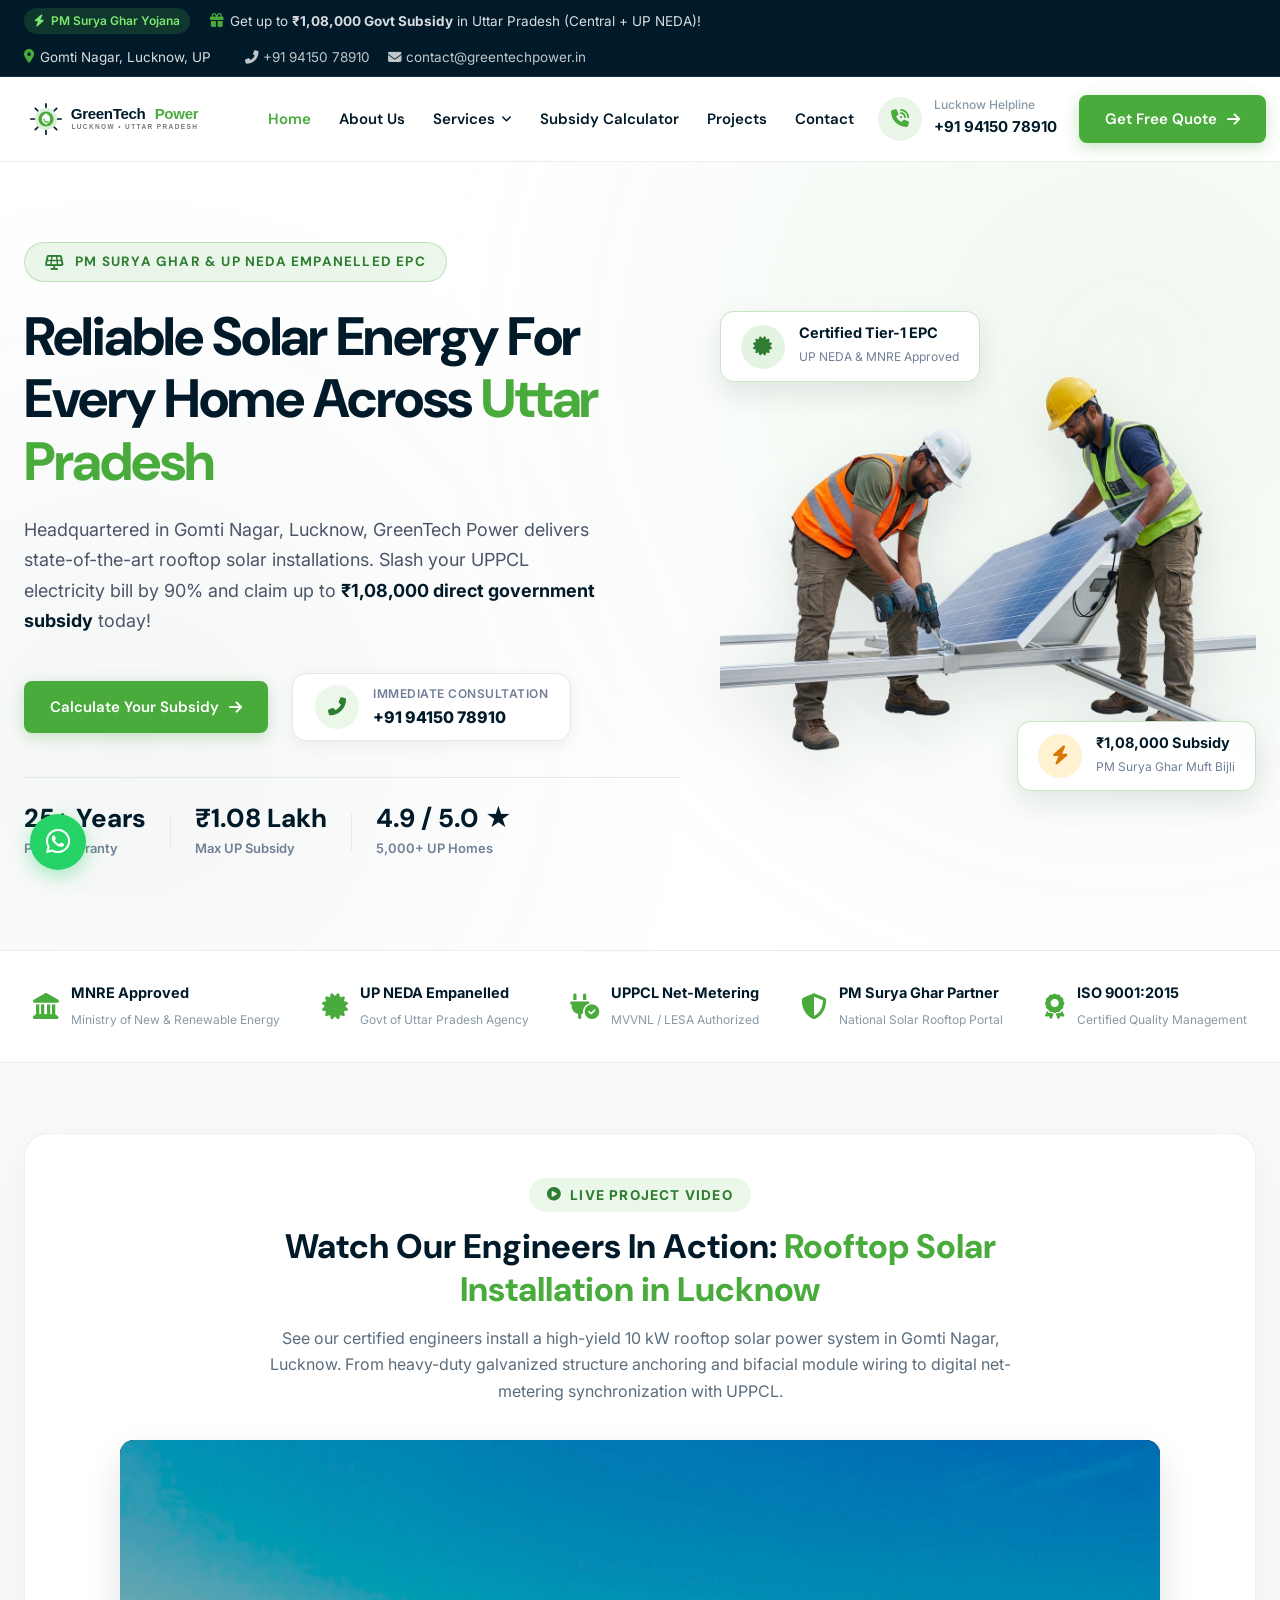
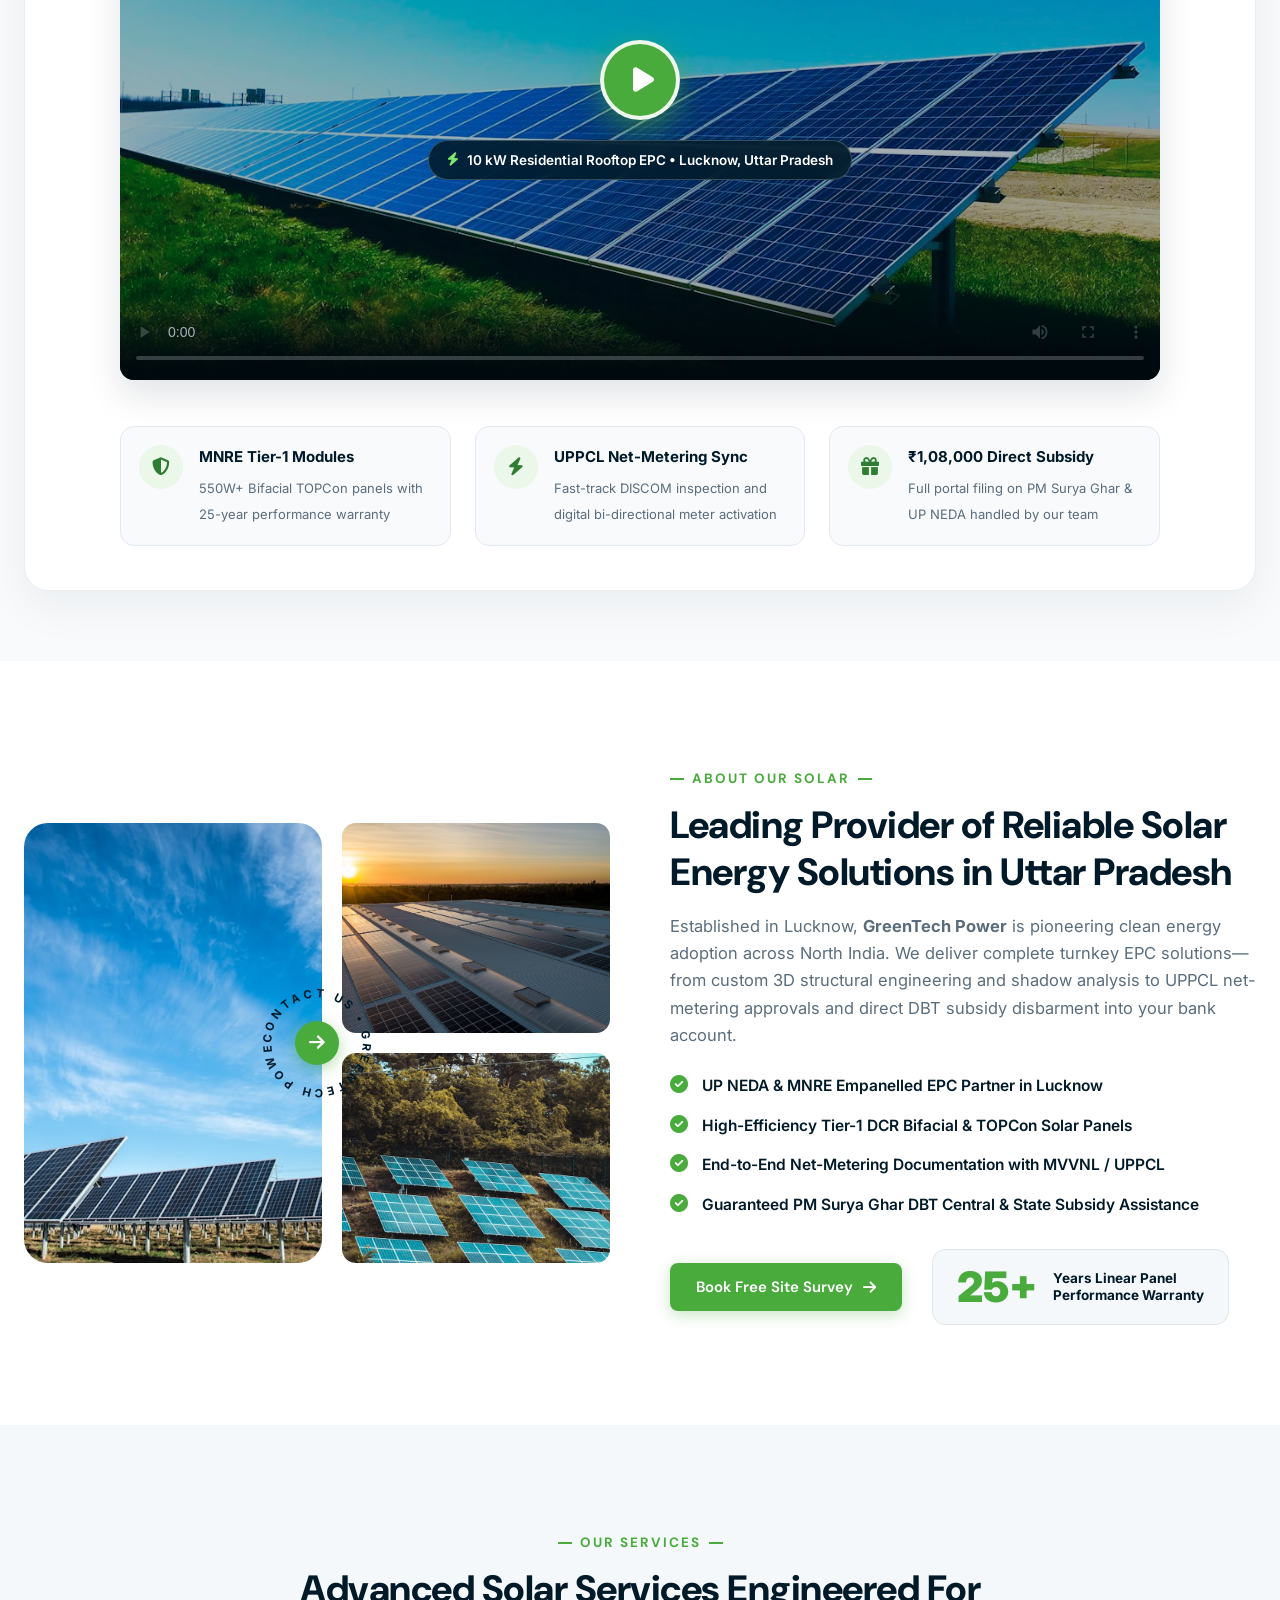
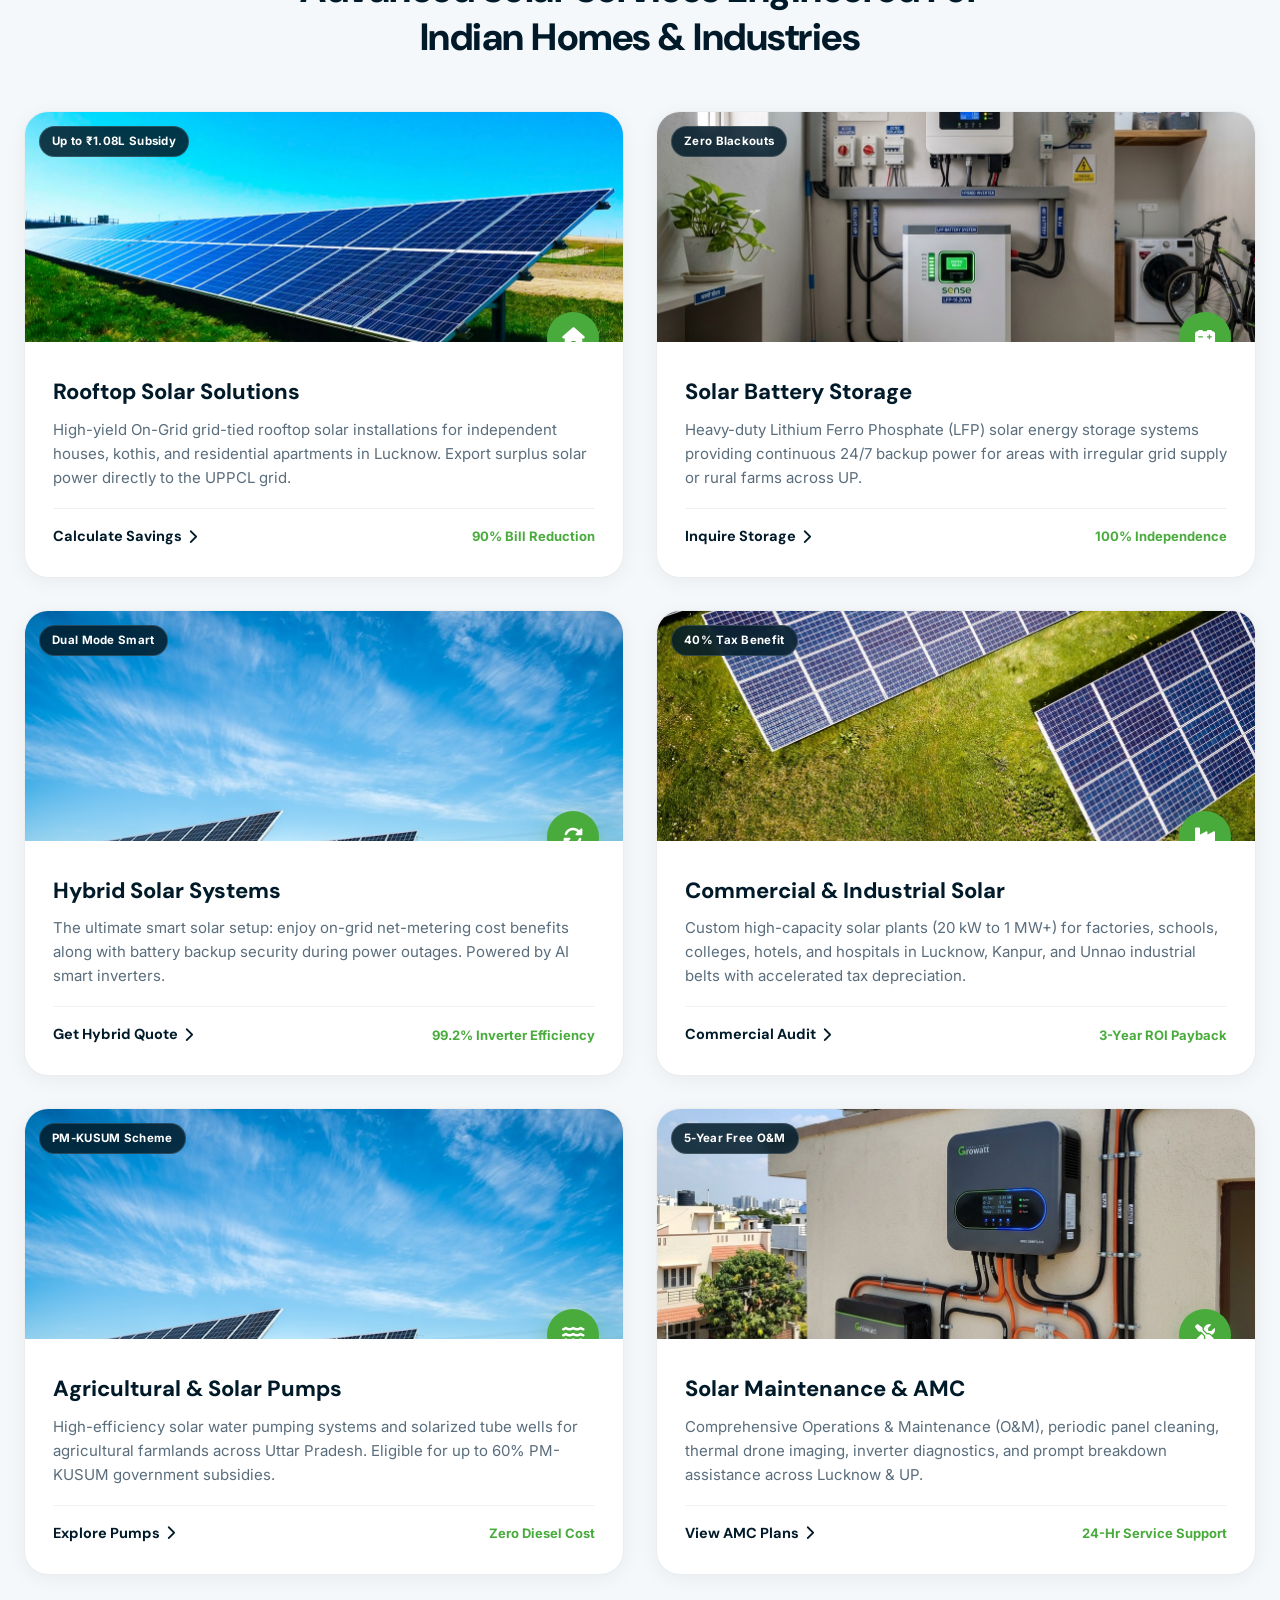
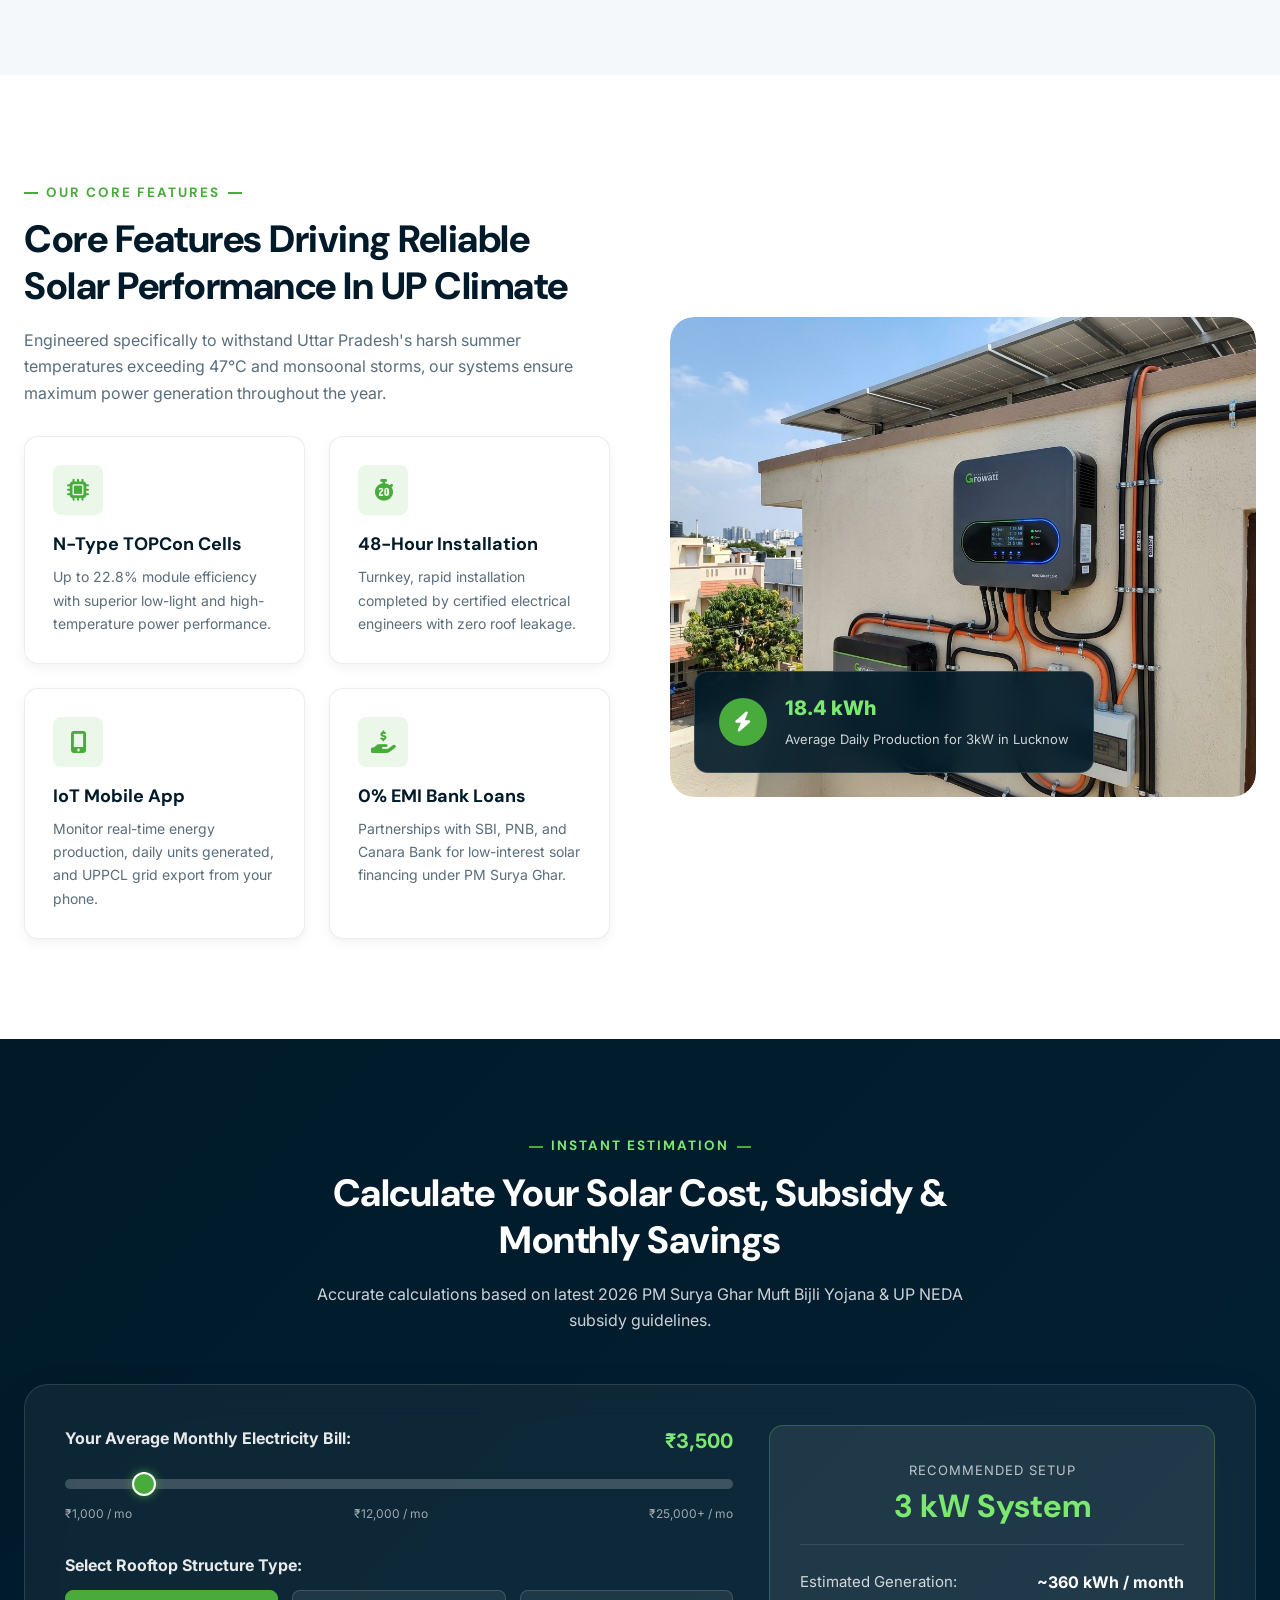
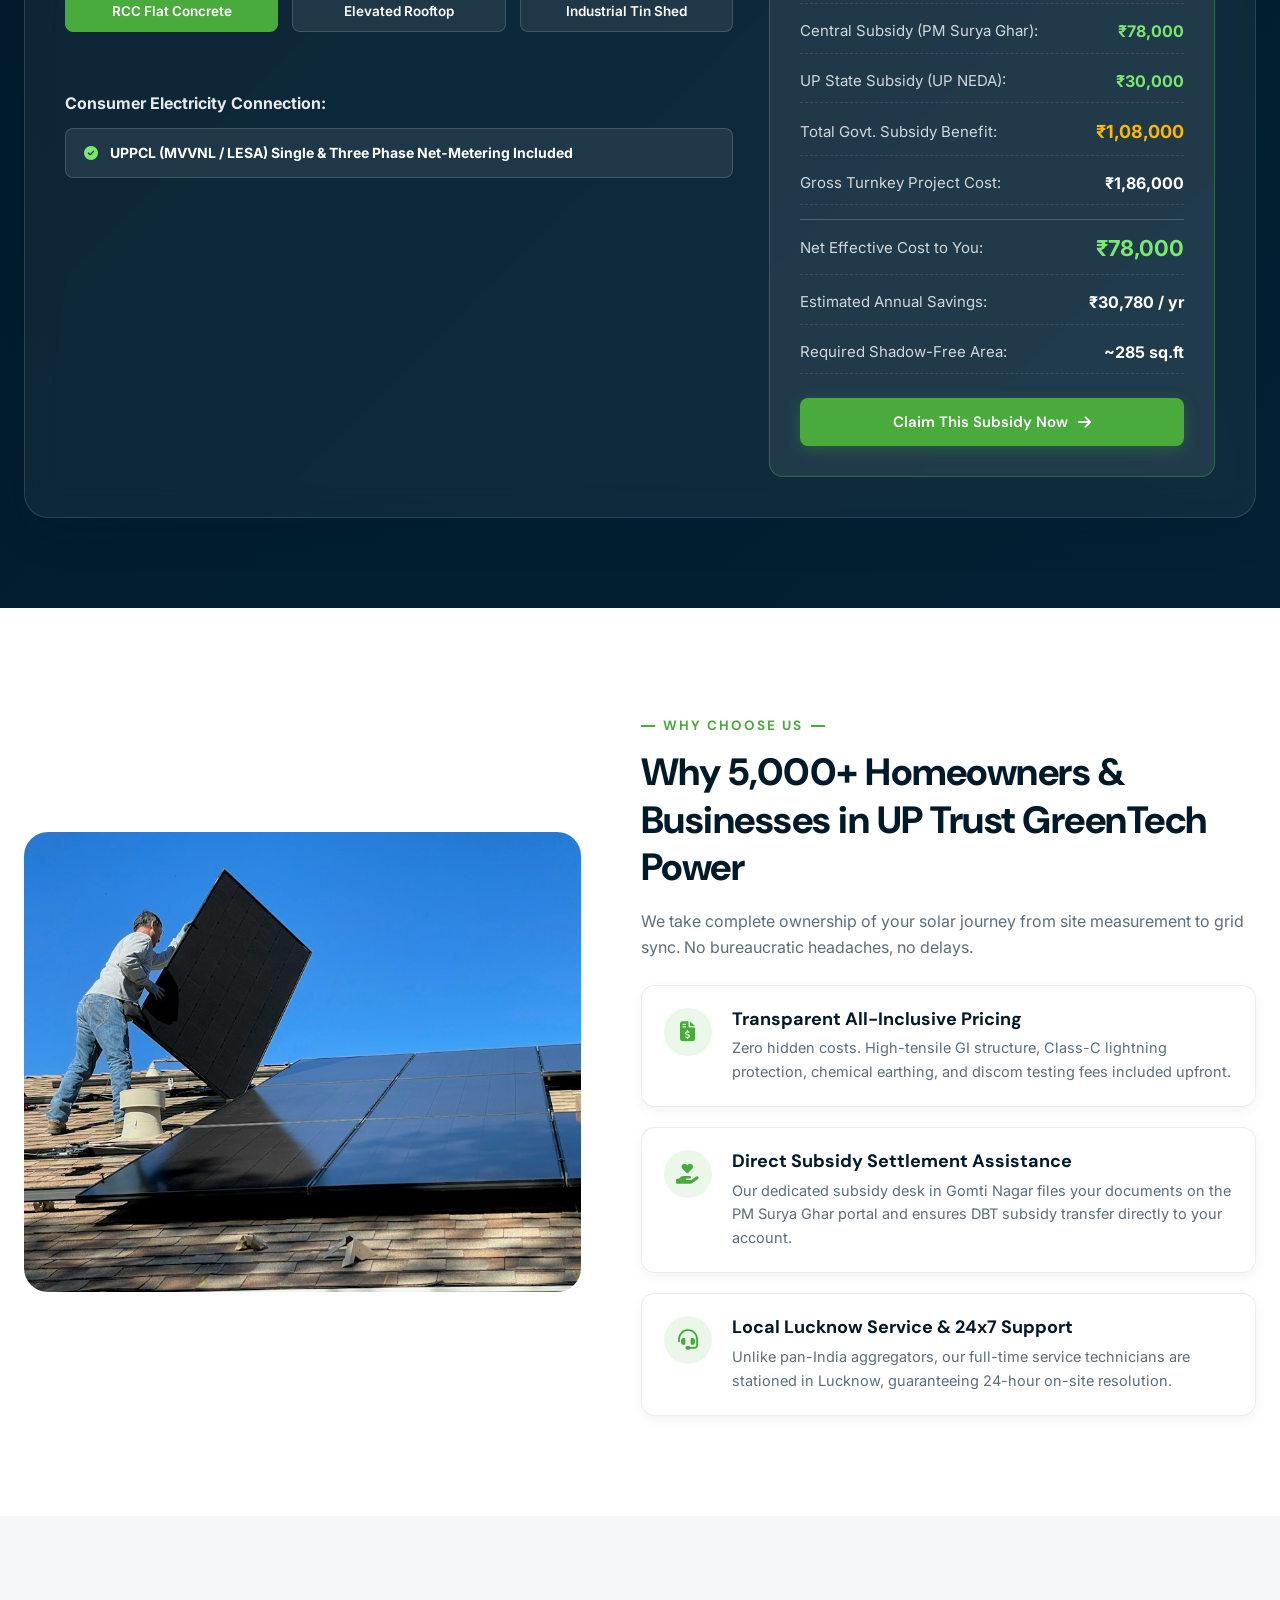
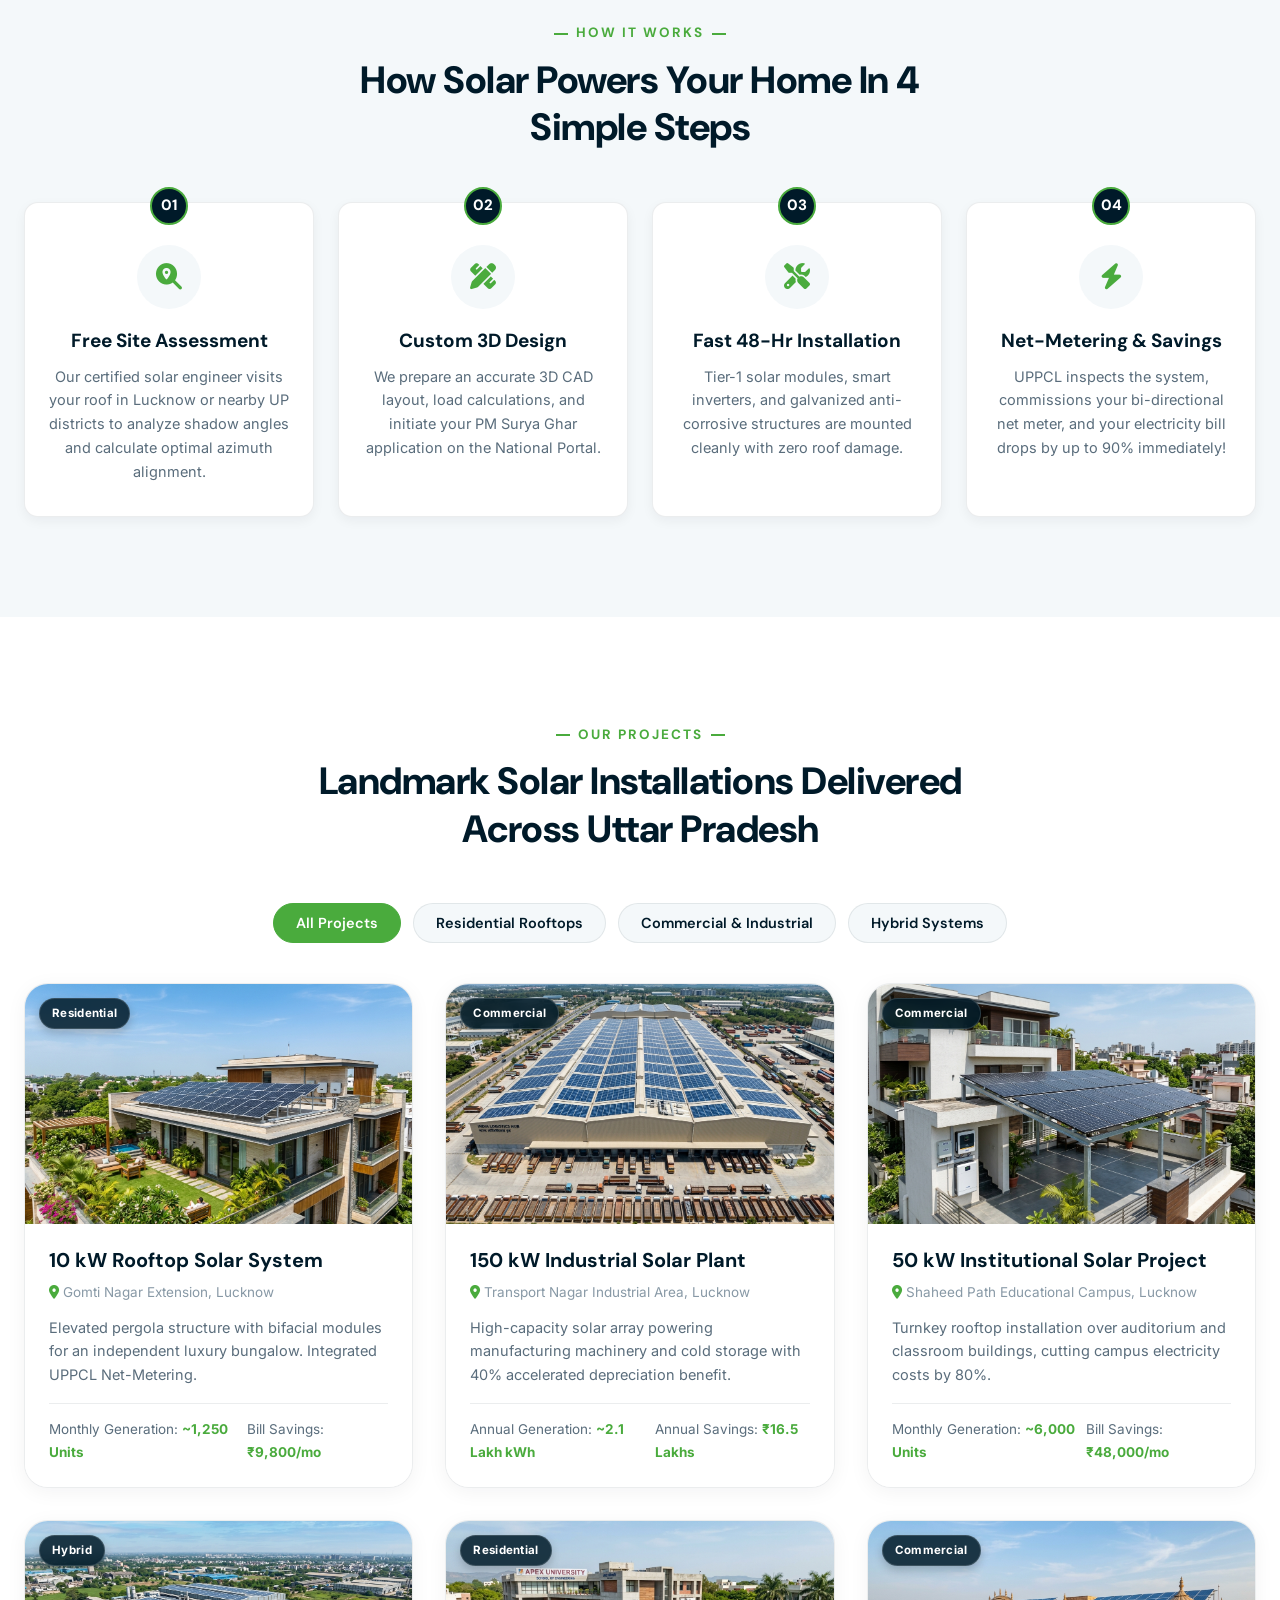
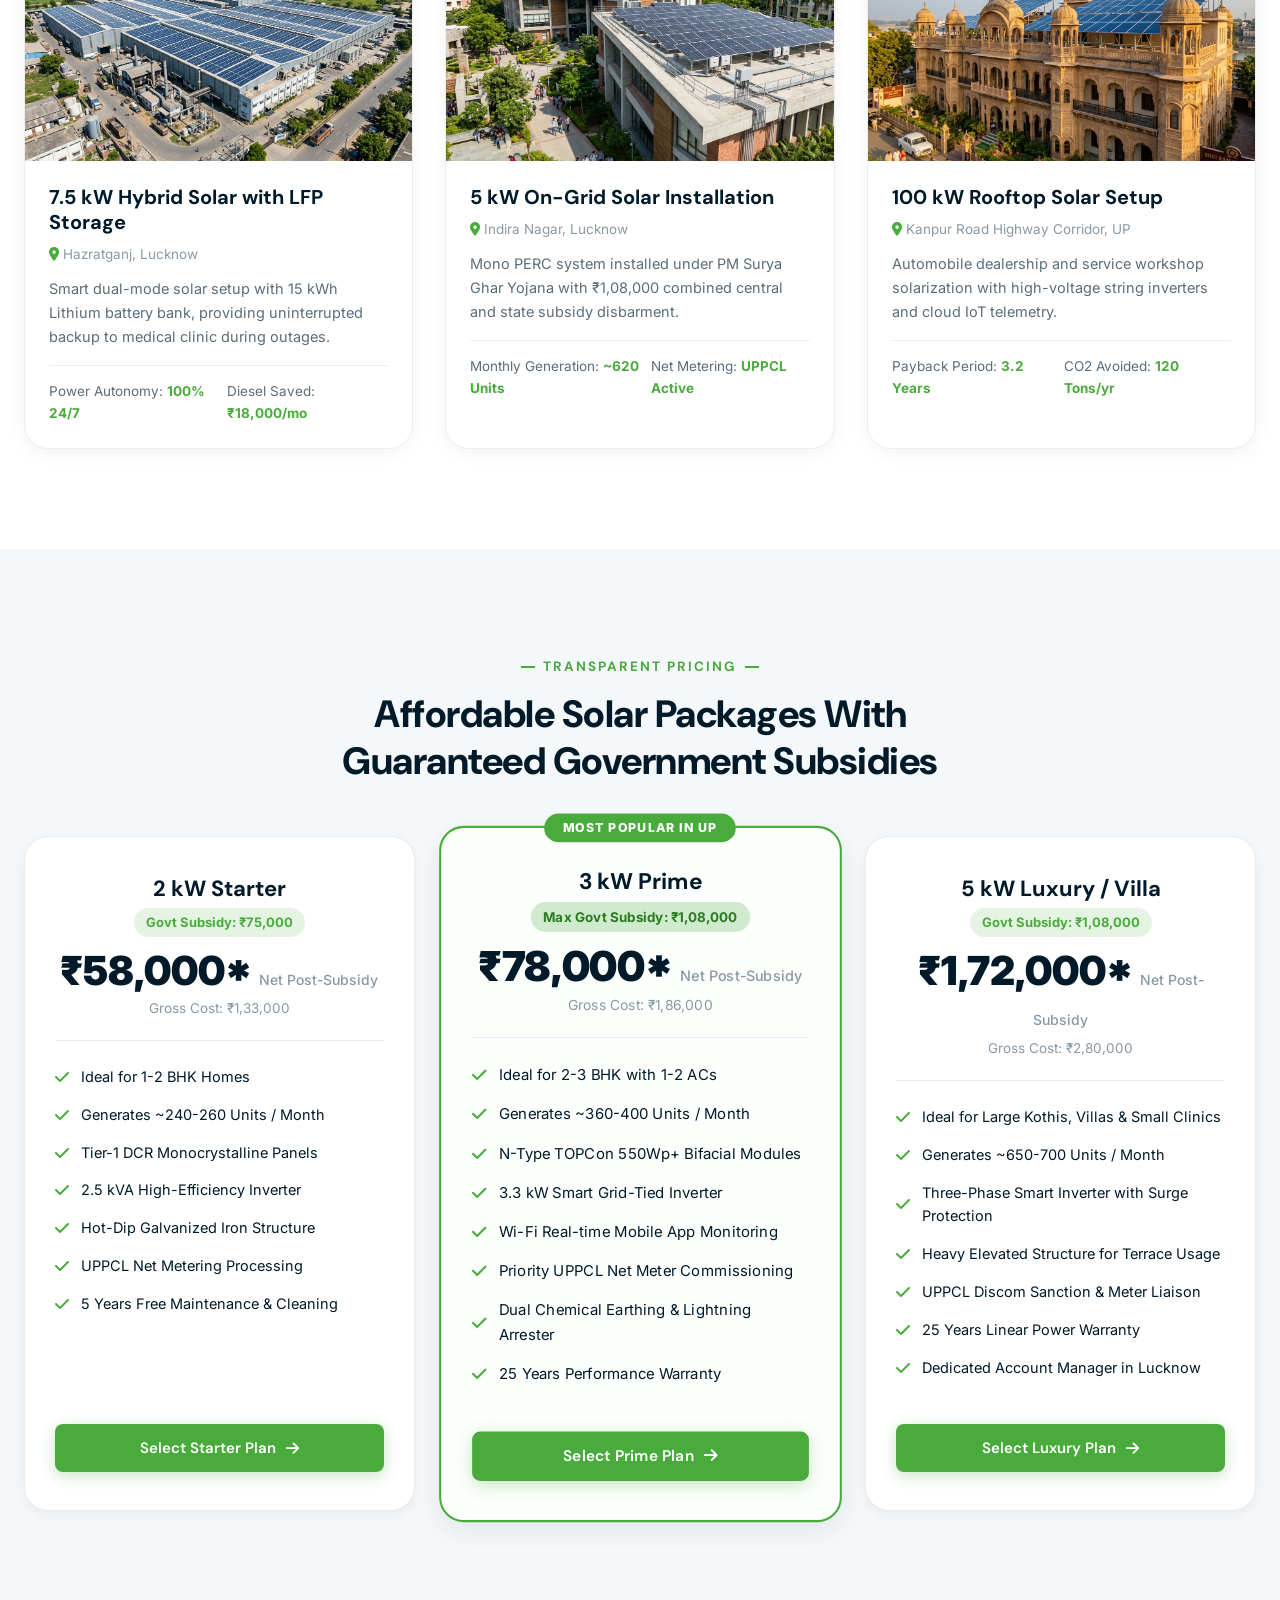
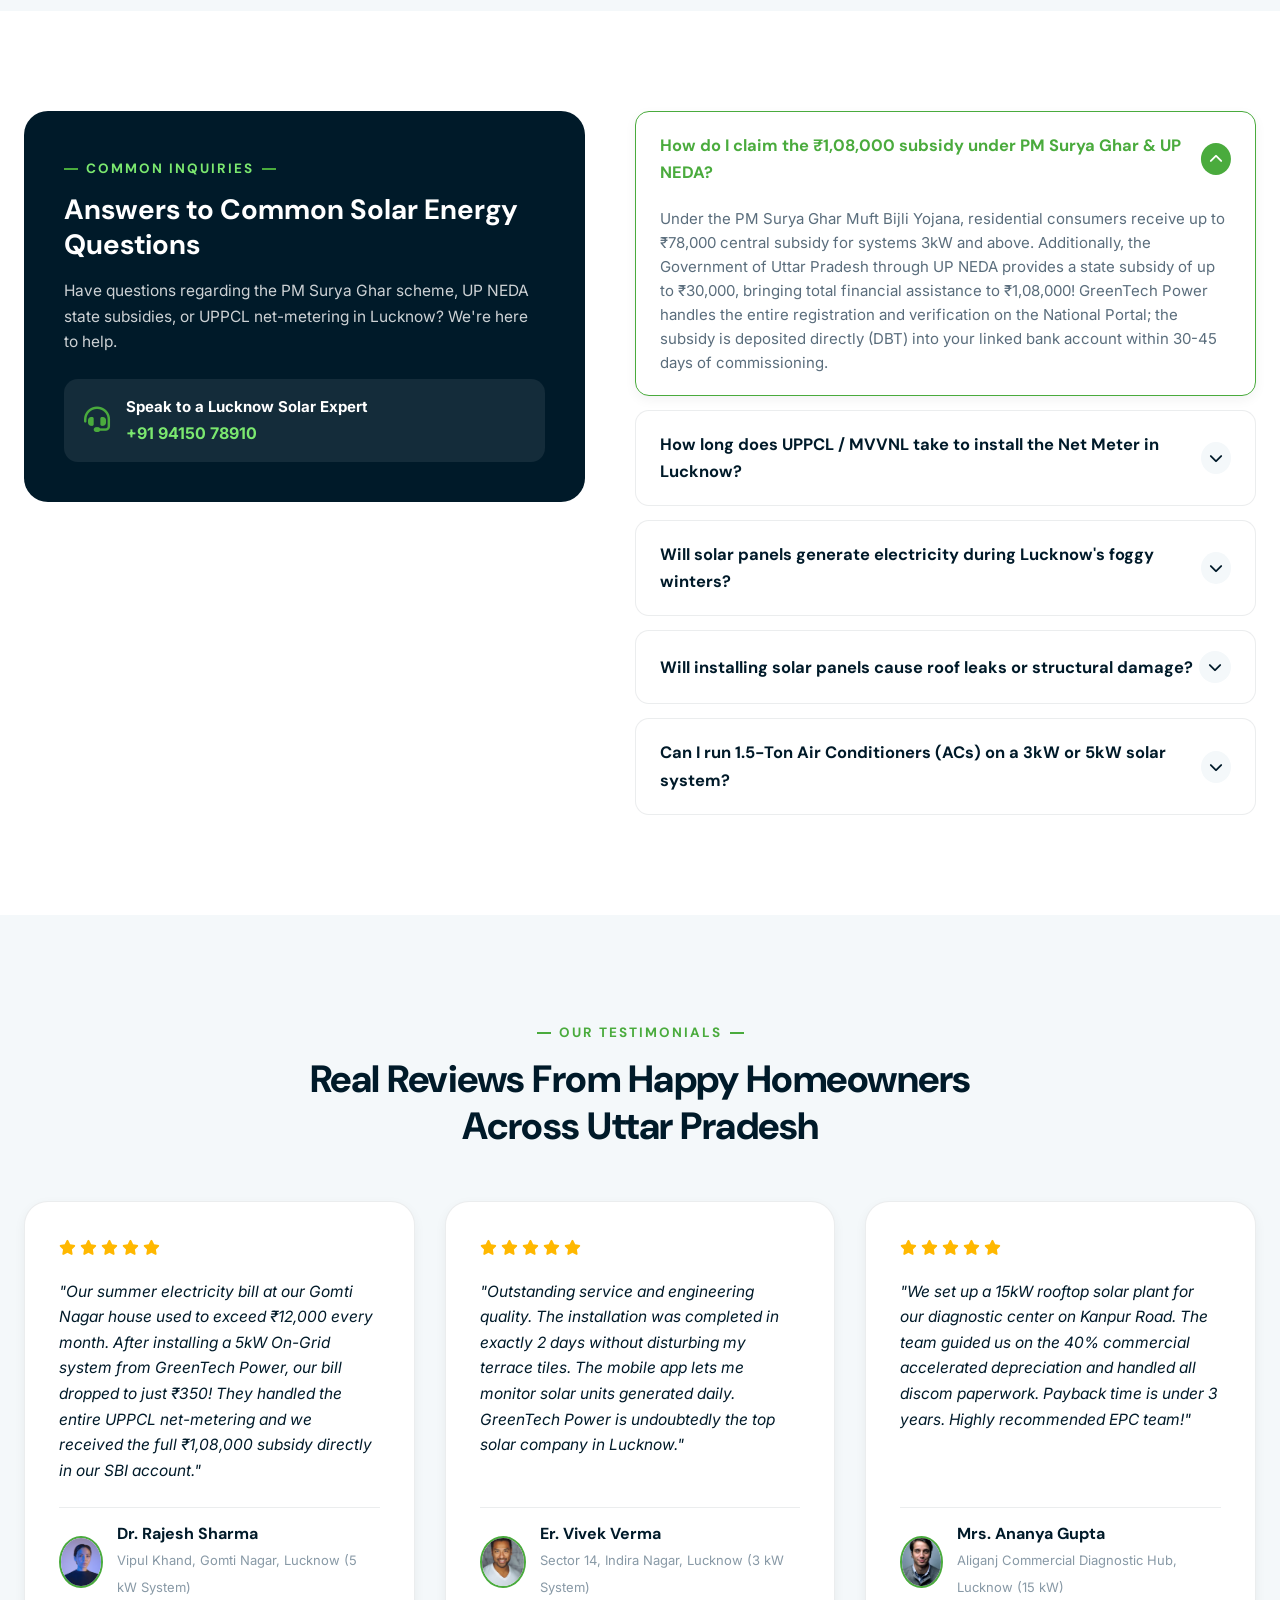
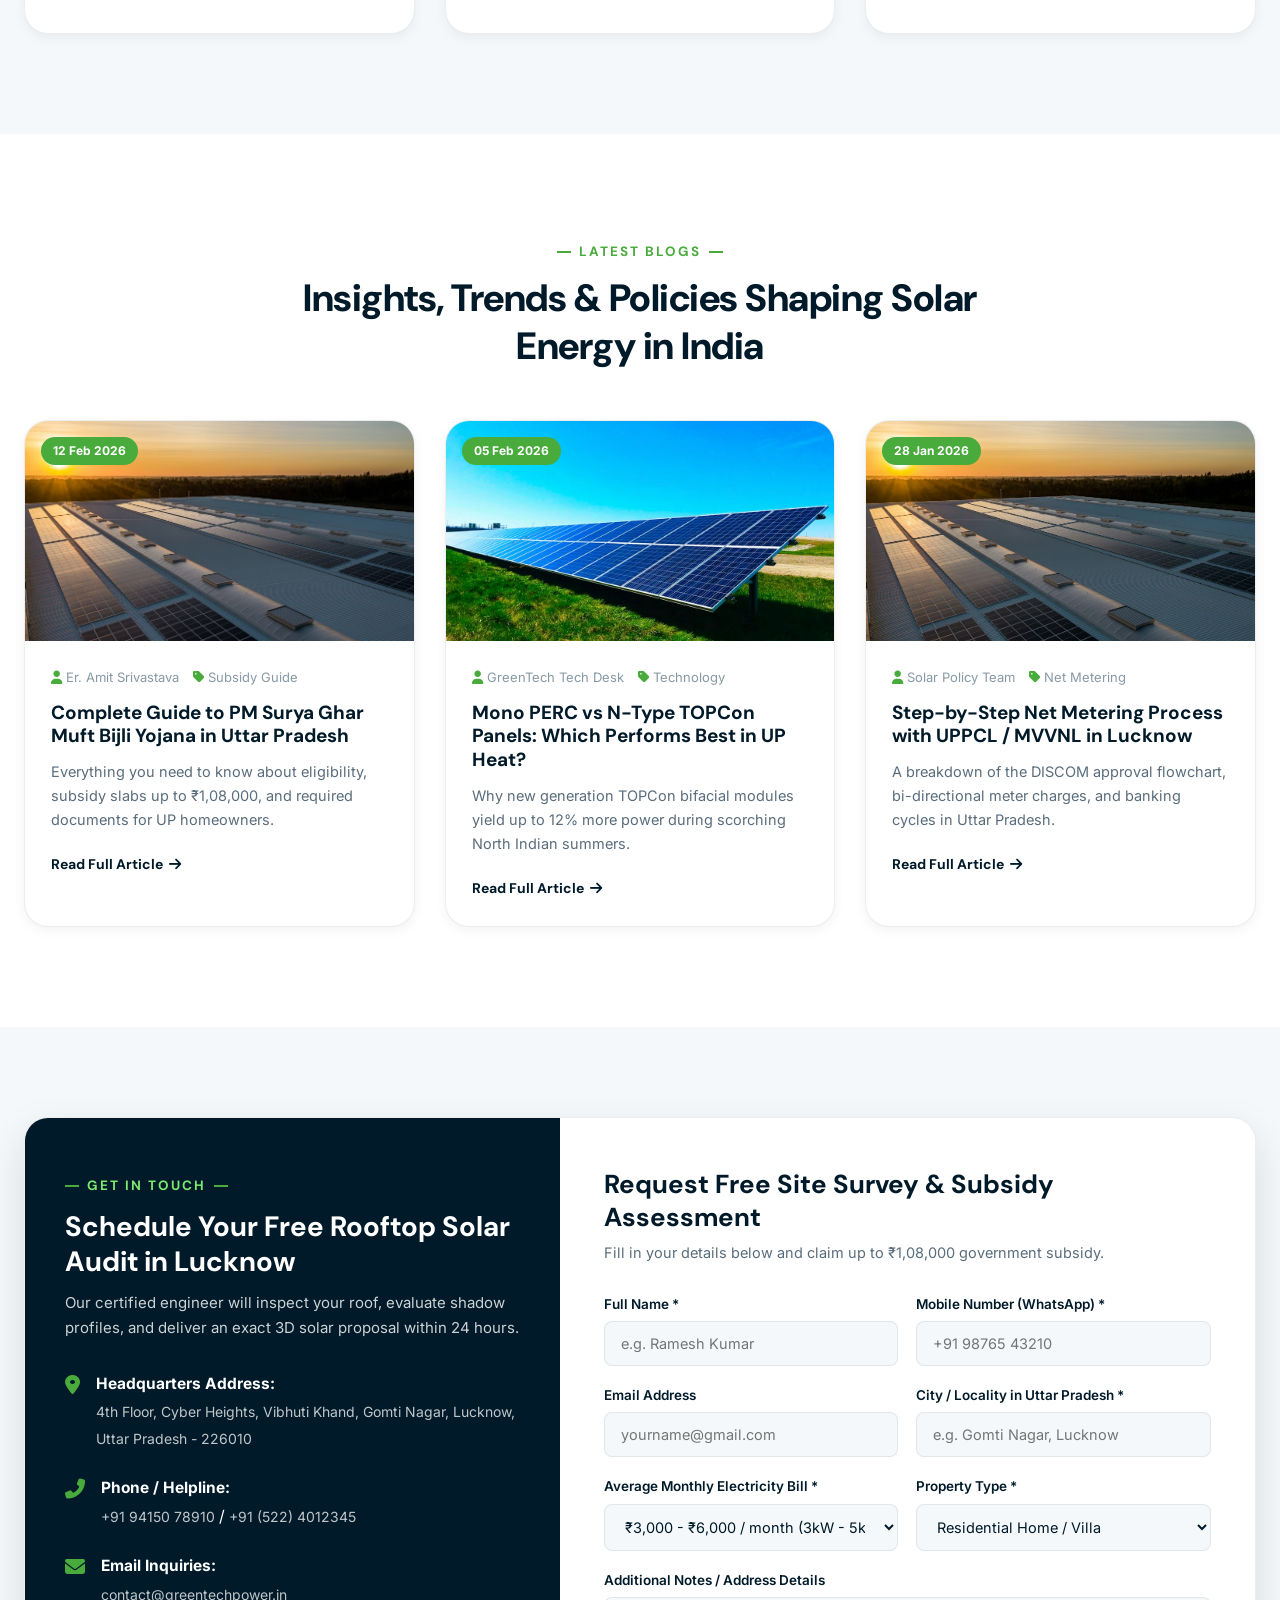
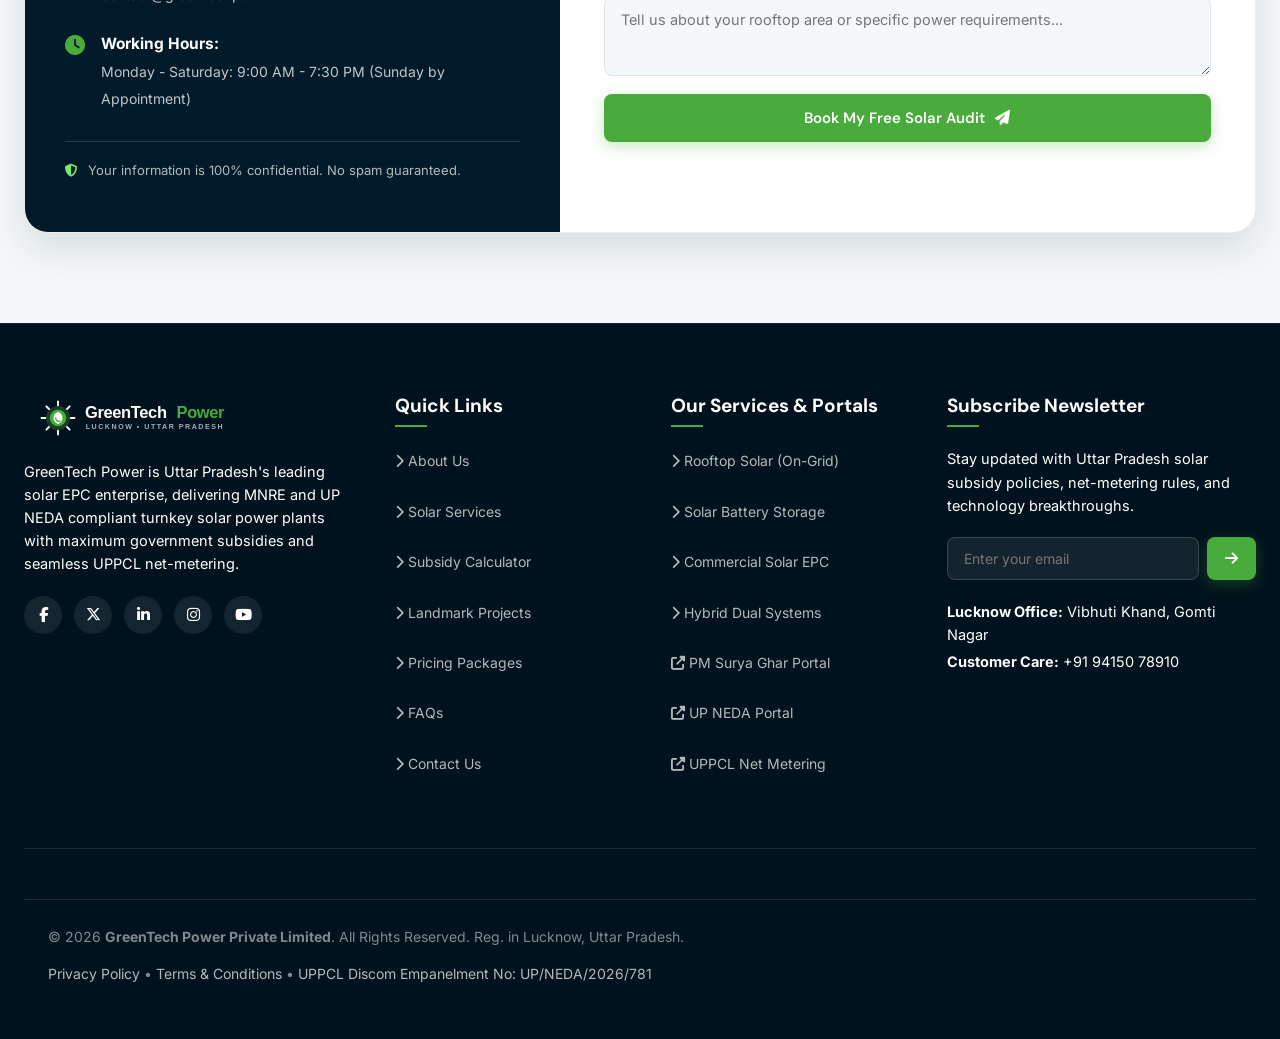
==== commit 95f79aa3: "feat: master mobile responsiveness with bottom quick-action bar, touch navigation, and zero overflow" ====
--- a/index.html
+++ b/index.html
@@ -1500,5 +1500,23 @@
 
   <!-- Main JavaScript File -->
   <script src="assets/js/main.js"></script>
+
+  <!-- Sticky Mobile Quick-Action Bar (Visible on screens <= 768px) -->
+  <aside class="mobile-bottom-bar" aria-label="Mobile Quick Actions">
+    <a href="tel:+919415078910" class="mob-bar-btn mob-bar-call" aria-label="Call Lucknow Helpline">
+      <i class="fas fa-phone-volume"></i>
+      <span>Call Now</span>
+    </a>
+    <a href="https://wa.me/919415078910?text=Hello%20GreenTech%20Power,%20I%20am%20interested%20in%20rooftop%20solar%20subsidy%20in%20Uttar%20Pradesh" class="mob-bar-btn mob-bar-whatsapp" target="_blank" rel="noopener" aria-label="Chat on WhatsApp">
+      <i class="fab fa-whatsapp"></i>
+      <span>WhatsApp</span>
+    </a>
+    <button class="mob-bar-btn mob-bar-quote open-modal-btn" aria-label="Get Free Solar Subsidy Quote">
+      <i class="fas fa-bolt"></i>
+      <span>Free Quote</span>
+    </button>
+  </aside>
+  <div class="mobile-nav-backdrop" id="mobileNavBackdrop"></div>
+
 </body>
 </html>
--- a/assets/css/style.css
+++ b/assets/css/style.css
@@ -4014,3 +4014,568 @@
   }
 }
 
+
+
+/* ==========================================================================
+   MASTER MOBILE OPTIMIZATION & RESPONSIVE ENGINE (UP TO DATE)
+   Zero Horizontal Overflow, High Touch Target Ergonomics, Premium Mobile UX
+   ========================================================================== */
+
+/* Universal Overflow & Layout Guards */
+html, body {
+  overflow-x: hidden !important;
+  width: 100% !important;
+  max-width: 100vw !important;
+  position: relative !important;
+}
+
+*, *::before, *::after {
+  box-sizing: border-box !important;
+}
+
+img, video, iframe, svg {
+  max-width: 100% !important;
+  height: auto;
+}
+
+/* Mobile Nav Backdrop Overlay */
+.mobile-nav-backdrop {
+  position: fixed;
+  top: 0;
+  left: 0;
+  width: 100vw;
+  height: 100vh;
+  background: rgba(0, 26, 41, 0.65);
+  backdrop-filter: blur(5px);
+  -webkit-backdrop-filter: blur(5px);
+  z-index: 998;
+  opacity: 0;
+  pointer-events: none;
+  transition: opacity 0.3s cubic-bezier(0.16, 1, 0.3, 1);
+}
+
+.mobile-nav-backdrop.active {
+  opacity: 1;
+  pointer-events: auto;
+}
+
+body.mobile-menu-active {
+  overflow: hidden !important;
+  touch-action: none;
+}
+
+/* Mobile Bottom Action Bar (Default Hidden on Desktop) */
+.mobile-bottom-bar {
+  display: none;
+}
+
+/* Breakpoint: Large Tablets & Laptops (<= 1024px) */
+@media (max-width: 1024px) {
+  .container {
+    padding: 0 20px;
+  }
+  .hero-royal {
+    padding: 50px 0 70px 0;
+  }
+  .hero-title {
+    font-size: clamp(32px, 5vw, 44px);
+  }
+  .services-grid, .pricing-grid, .projects-grid, .blog-grid, .testimonials-grid {
+    grid-template-columns: repeat(2, 1fr);
+    gap: 24px;
+  }
+}
+
+/* Breakpoint: Tablets & Mobile Landscape (<= 991px) */
+@media (max-width: 991px) {
+  .topbar {
+    display: none !important;
+  }
+  .site-header {
+    height: 72px;
+  }
+  .navbar {
+    height: 72px;
+  }
+  .mobile-toggle {
+    display: flex !important;
+    align-items: center;
+    justify-content: center;
+    width: 44px;
+    height: 44px;
+    background: rgba(74, 171, 61, 0.1);
+    color: var(--color-accent);
+    border-radius: 10px;
+    font-size: 20px;
+    cursor: pointer;
+    border: 1px solid rgba(74, 171, 61, 0.25);
+    transition: var(--transition-fast);
+  }
+  .mobile-toggle:active {
+    transform: scale(0.95);
+    background: var(--color-accent);
+    color: #FFFFFF;
+  }
+  .nav-menu {
+    position: fixed;
+    top: 72px;
+    left: -100%;
+    width: min(320px, 86vw);
+    height: calc(100vh - 72px);
+    background: #FFFFFF;
+    flex-direction: column;
+    align-items: stretch;
+    padding: 24px 20px 80px 20px;
+    box-shadow: 10px 0 40px rgba(0, 26, 41, 0.25);
+    transition: left 0.35s cubic-bezier(0.16, 1, 0.3, 1);
+    overflow-y: auto;
+    -webkit-overflow-scrolling: touch;
+    z-index: 1000;
+  }
+  .nav-menu.open {
+    left: 0;
+  }
+  .nav-item {
+    width: 100%;
+    border-bottom: 1px solid rgba(0, 26, 41, 0.06);
+  }
+  .nav-link {
+    display: flex;
+    justify-content: space-between;
+    align-items: center;
+    padding: 14px 4px;
+    font-size: 16px;
+    font-weight: 700;
+    color: #001A29;
+  }
+  .nav-link:hover, .nav-link.active {
+    color: var(--color-accent);
+  }
+  .dropdown-menu {
+    position: static;
+    opacity: 1;
+    visibility: visible;
+    transform: none;
+    box-shadow: none;
+    border: none;
+    background: #F8FAFC;
+    border-radius: 10px;
+    padding: 6px 12px;
+    margin: 4px 0 10px 0;
+    display: none;
+  }
+  .nav-item.active .dropdown-menu {
+    display: block;
+  }
+  .dropdown-item {
+    padding: 10px 8px;
+    font-size: 14px;
+    color: #475569;
+    border-bottom: 1px dashed rgba(0, 0, 0, 0.05);
+  }
+  .dropdown-item:last-child {
+    border-bottom: none;
+  }
+  .header-phone {
+    display: none !important;
+  }
+  .hero-grid, .about-grid, .features-grid, .why-choose-grid, .calc-grid, .faq-grid, .contact-card-wrapper {
+    grid-template-columns: 1fr !important;
+    gap: 36px;
+  }
+  .hero-royal {
+    padding: 40px 0 60px 0;
+  }
+  .hero-title {
+    font-size: clamp(28px, 6.5vw, 38px);
+    line-height: 1.25;
+  }
+  .hero-desc {
+    max-width: 100%;
+    font-size: 15.5px;
+    line-height: 1.65;
+    margin-bottom: 26px;
+  }
+  .hero-visual-showcase {
+    min-height: auto;
+    margin-top: 20px;
+    text-align: center;
+  }
+  .hero-solar-team-png {
+    max-width: 440px;
+    height: auto;
+    max-height: 400px;
+    margin: 0 auto;
+    display: block;
+  }
+  .services-grid, .pricing-grid, .projects-grid, .blog-grid, .testimonials-grid {
+    grid-template-columns: 1fr !important;
+  }
+  .steps-grid {
+    grid-template-columns: 1fr 1fr;
+    gap: 20px;
+  }
+  .footer-top {
+    grid-template-columns: 1fr 1fr;
+    gap: 30px;
+  }
+}
+
+/* Breakpoint: Smartphones & Standard Mobile (<= 768px) */
+@media (max-width: 768px) {
+  body {
+    padding-bottom: 68px !important; /* Space for sticky bottom bar */
+  }
+
+  .container {
+    padding: 0 16px;
+  }
+
+  .section {
+    padding: 55px 0 !important;
+  }
+
+  /* Header adjustments */
+  .site-header {
+    height: 66px;
+  }
+  .navbar {
+    height: 66px;
+  }
+  .nav-menu {
+    top: 66px;
+    height: calc(100vh - 66px);
+  }
+  .site-logo img {
+    max-width: 165px;
+    height: auto;
+  }
+  .header-actions {
+    gap: 10px;
+  }
+  .header-actions .btn-creative {
+    display: none !important; /* Conceal bulky desktop button to prevent header collision */
+  }
+
+  /* Mobile Bottom Quick-Action Bar */
+  .mobile-bottom-bar {
+    display: grid !important;
+    grid-template-columns: 1fr 1fr 1.2fr;
+    position: fixed;
+    bottom: 0;
+    left: 0;
+    right: 0;
+    width: 100%;
+    background: rgba(0, 26, 41, 0.96);
+    backdrop-filter: blur(14px);
+    -webkit-backdrop-filter: blur(14px);
+    border-top: 1px solid rgba(255, 255, 255, 0.12);
+    box-shadow: 0 -4px 20px rgba(0, 0, 0, 0.25);
+    z-index: 997;
+    padding: 8px 12px;
+    gap: 8px;
+    align-items: center;
+  }
+
+  .mob-bar-btn {
+    display: flex;
+    flex-direction: column;
+    align-items: center;
+    justify-content: center;
+    padding: 7px 4px;
+    border-radius: 10px;
+    font-size: 11px;
+    font-weight: 700;
+    text-decoration: none;
+    cursor: pointer;
+    border: none;
+    color: #FFFFFF;
+    transition: transform 0.15s ease;
+  }
+
+  .mob-bar-btn i {
+    font-size: 16px;
+    margin-bottom: 3px;
+  }
+
+  .mob-bar-call {
+    background: rgba(255, 255, 255, 0.08);
+  }
+  .mob-bar-call i {
+    color: #7BE86F;
+  }
+
+  .mob-bar-whatsapp {
+    background: #25D366;
+    color: #FFFFFF;
+  }
+
+  .mob-bar-quote {
+    background: var(--color-accent);
+    color: #FFFFFF;
+    box-shadow: 0 4px 12px rgba(74, 171, 61, 0.4);
+  }
+
+  /* Floating Widgets repositioned safely above bottom bar */
+  .floating-whatsapp-btn {
+    bottom: 78px !important;
+    right: 14px !important;
+    width: 46px !important;
+    height: 46px !important;
+    font-size: 24px !important;
+    box-shadow: 0 4px 16px rgba(37, 211, 102, 0.4) !important;
+  }
+
+  .back-to-top {
+    bottom: 132px !important;
+    right: 14px !important;
+    width: 40px !important;
+    height: 40px !important;
+    font-size: 15px !important;
+  }
+
+  /* Hero section adjustments */
+  .hero-royal {
+    padding: 30px 0 50px 0;
+  }
+  .hero-title {
+    font-size: clamp(26px, 7vw, 34px);
+    margin-bottom: 14px;
+  }
+  .hero-badges-group {
+    display: flex;
+    flex-wrap: wrap;
+    gap: 8px;
+    margin-bottom: 16px;
+  }
+  .hero-badge-pill {
+    font-size: 11.5px;
+    padding: 5px 12px;
+  }
+  .hero-cta-group {
+    flex-direction: column !important;
+    gap: 12px;
+    width: 100%;
+  }
+  .hero-cta-group .btn-creative,
+  .hero-cta-group .btn-outline {
+    width: 100% !important;
+    justify-content: center !important;
+    text-align: center !important;
+    padding: 13px 20px !important;
+    font-size: 15px !important;
+  }
+  .hero-stats-row {
+    display: grid !important;
+    grid-template-columns: repeat(3, 1fr) !important;
+    gap: 8px !important;
+    margin-top: 24px !important;
+    padding-top: 18px !important;
+  }
+  .hero-stat-card {
+    padding: 10px 4px !important;
+    text-align: center;
+    border-radius: 10px;
+  }
+  .hero-stat-card strong {
+    font-size: 17px !important;
+    display: block;
+  }
+  .hero-stat-card span {
+    font-size: 10.5px !important;
+    line-height: 1.25;
+    display: block;
+  }
+  .hero-solar-team-png {
+    max-width: 320px !important;
+    max-height: 330px !important;
+  }
+  .hero-float-badge {
+    position: static !important;
+    display: inline-flex !important;
+    margin: 6px 4px !important;
+    box-shadow: 0 4px 15px rgba(0, 26, 41, 0.08) !important;
+  }
+
+  /* Video showcase card */
+  .video-showcase-card {
+    padding: 20px 14px !important;
+    border-radius: 16px !important;
+    margin: 24px 0 0 0 !important;
+  }
+  .video-card-title {
+    font-size: clamp(20px, 5.5vw, 26px) !important;
+  }
+  .video-card-subtitle {
+    font-size: 14px !important;
+  }
+  .video-card-media-wrapper {
+    margin-bottom: 20px !important;
+    border-radius: 12px !important;
+  }
+  .video-features-row {
+    grid-template-columns: 1fr !important;
+    gap: 10px !important;
+  }
+  .play-pulse-btn {
+    width: 60px !important;
+    height: 60px !important;
+    font-size: 22px !important;
+  }
+
+  /* Accreditation Strip */
+  .accreditation-bar {
+    padding: 20px 0 !important;
+  }
+  .accreditation-wrapper {
+    display: grid !important;
+    grid-template-columns: 1fr 1fr !important;
+    gap: 14px !important;
+  }
+  .accreditation-item {
+    gap: 10px;
+  }
+  .accreditation-item:last-child {
+    grid-column: span 2;
+    justify-content: center;
+  }
+  .accreditation-text strong {
+    font-size: 13.5px !important;
+  }
+  .accreditation-text span {
+    font-size: 11px !important;
+  }
+
+  /* Section Headings */
+  .section-header-center, .section-header.text-center {
+    margin-bottom: 30px !important;
+  }
+  .section-title {
+    font-size: clamp(23px, 6vw, 30px) !important;
+  }
+  .section-desc {
+    font-size: 14.5px !important;
+  }
+
+  /* Services & Projects Cards on Mobile */
+  .services-grid, .projects-grid {
+    grid-template-columns: 1fr !important;
+    gap: 24px !important;
+  }
+  .service-card-media, .project-media {
+    height: 210px !important;
+  }
+  .service-card-body, .project-body {
+    padding: 22px 18px !important;
+  }
+  .service-card-body h3, .project-title {
+    font-size: 19px !important;
+  }
+  .project-stats-grid {
+    grid-template-columns: 1fr 1fr !important;
+    gap: 8px !important;
+  }
+  .portfolio-filter-tabs, .portfolio-filters {
+    gap: 6px !important;
+    margin-bottom: 26px !important;
+  }
+  .filter-tab-btn, .filter-btn {
+    padding: 8px 14px !important;
+    font-size: 12.5px !important;
+  }
+
+  /* Calculator Mobile UX */
+  .calc-card-inputs, .calc-card-results {
+    padding: 20px 16px !important;
+    border-radius: 16px !important;
+  }
+  .calc-options-grid {
+    grid-template-columns: 1fr 1fr !important;
+    gap: 8px !important;
+  }
+  .calc-btn {
+    padding: 10px 8px !important;
+  }
+  .calc-btn strong {
+    font-size: 13px !important;
+  }
+  .calc-btn span {
+    font-size: 11px !important;
+  }
+  .results-list .res-item {
+    font-size: 13.5px !important;
+    padding: 10px 0 !important;
+  }
+
+  /* Modals on Mobile */
+  .modal-box {
+    width: 94vw !important;
+    max-width: 420px !important;
+    padding: 22px 16px !important;
+    border-radius: 16px !important;
+    max-height: 85vh !important;
+    overflow-y: auto !important;
+    -webkit-overflow-scrolling: touch;
+  }
+  .modal-close {
+    top: 12px !important;
+    right: 12px !important;
+    width: 32px !important;
+    height: 32px !important;
+    font-size: 15px !important;
+  }
+  .form-control {
+    height: 48px !important;
+    font-size: 16px !important; /* Critical: Prevent iOS automatic zoom on tap */
+  }
+
+  /* Steps / Process */
+  .steps-grid {
+    grid-template-columns: 1fr !important;
+    gap: 18px !important;
+  }
+  .step-card {
+    padding: 24px 18px !important;
+  }
+
+  /* Footer on Mobile */
+  .footer-top {
+    grid-template-columns: 1fr !important;
+    gap: 28px !important;
+  }
+  .footer-bottom .container {
+    flex-direction: column !important;
+    text-align: center !important;
+    gap: 8px !important;
+    font-size: 12px !important;
+  }
+}
+
+/* Breakpoint: Small & Compact Mobile (<= 420px) */
+@media (max-width: 420px) {
+  .site-logo img {
+    max-width: 145px !important;
+  }
+  .hero-title {
+    font-size: 24px !important;
+  }
+  .hero-stats-row {
+    gap: 4px !important;
+  }
+  .hero-stat-card strong {
+    font-size: 15px !important;
+  }
+  .hero-stat-card span {
+    font-size: 9.5px !important;
+  }
+  .project-stats-grid {
+    grid-template-columns: 1fr !important;
+  }
+  .calc-options-grid {
+    grid-template-columns: 1fr !important;
+  }
+  .mob-bar-btn {
+    font-size: 10px !important;
+    padding: 6px 2px !important;
+  }
+}
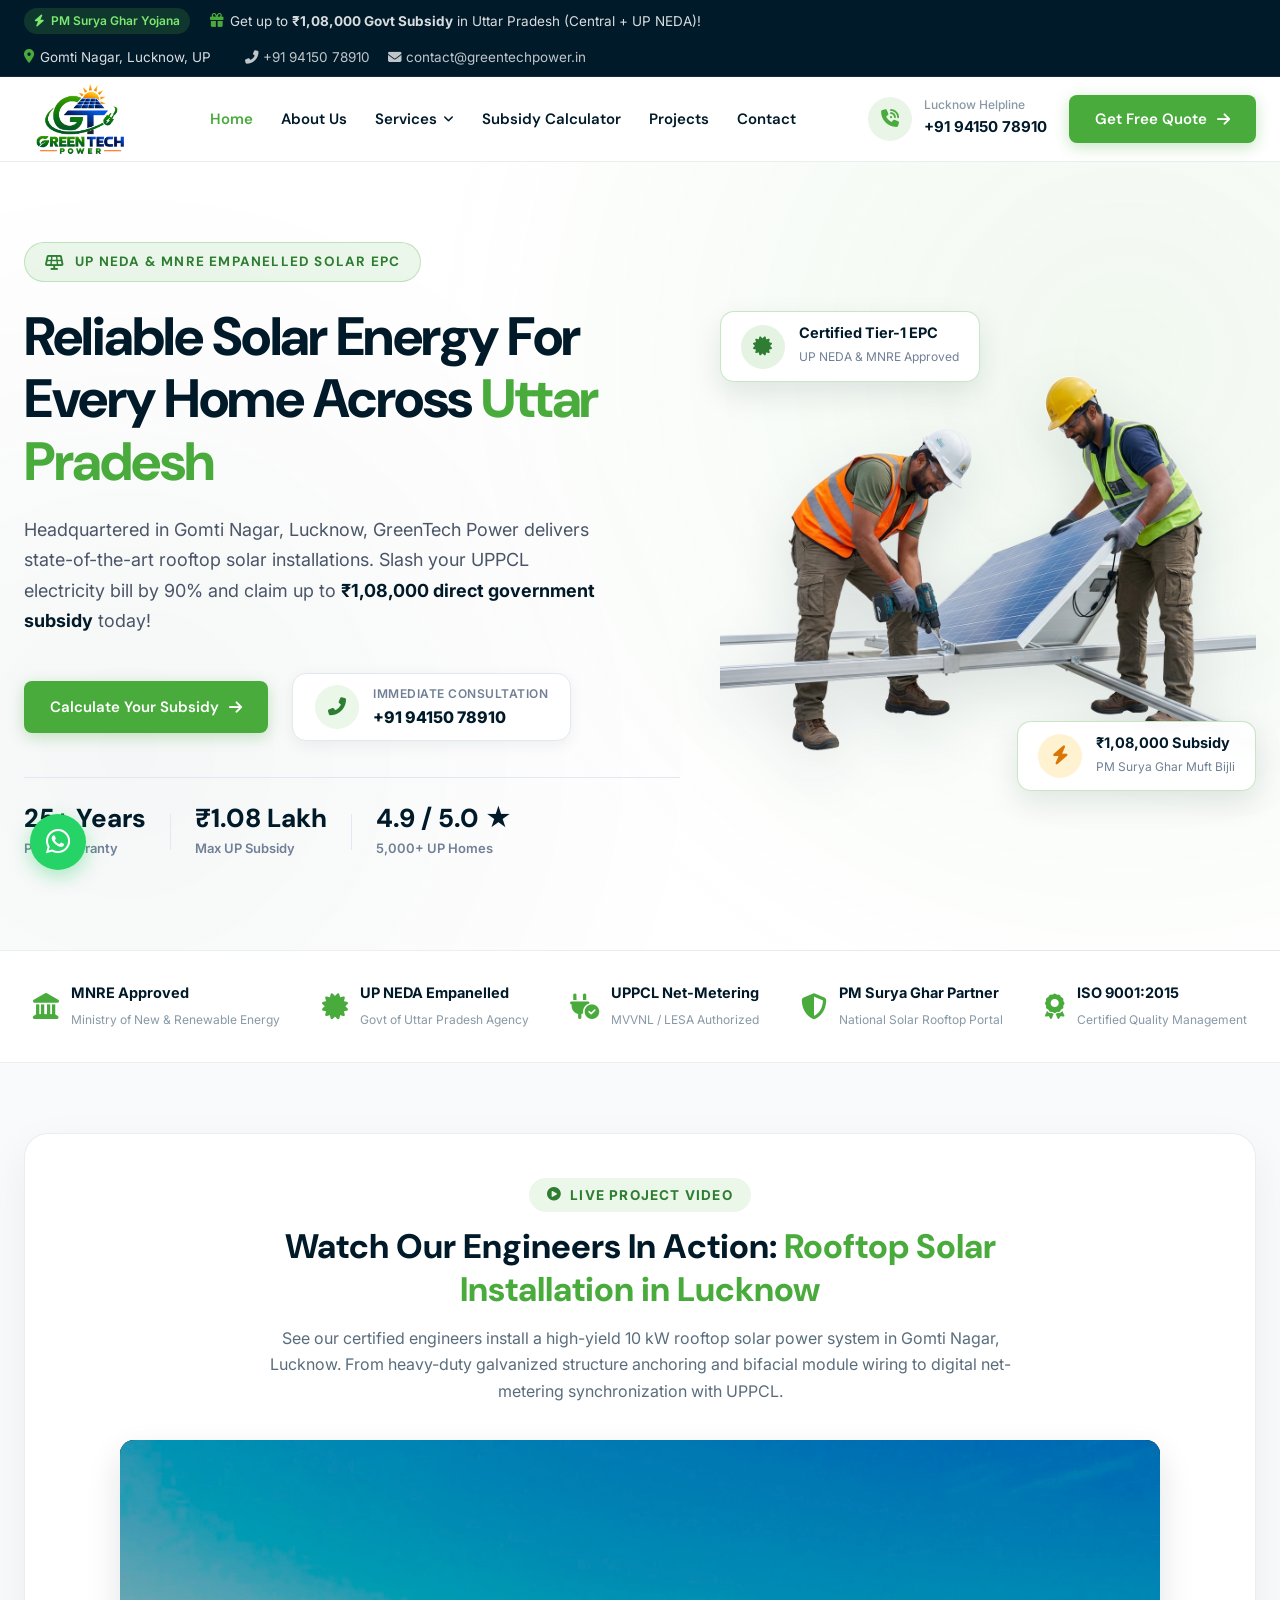
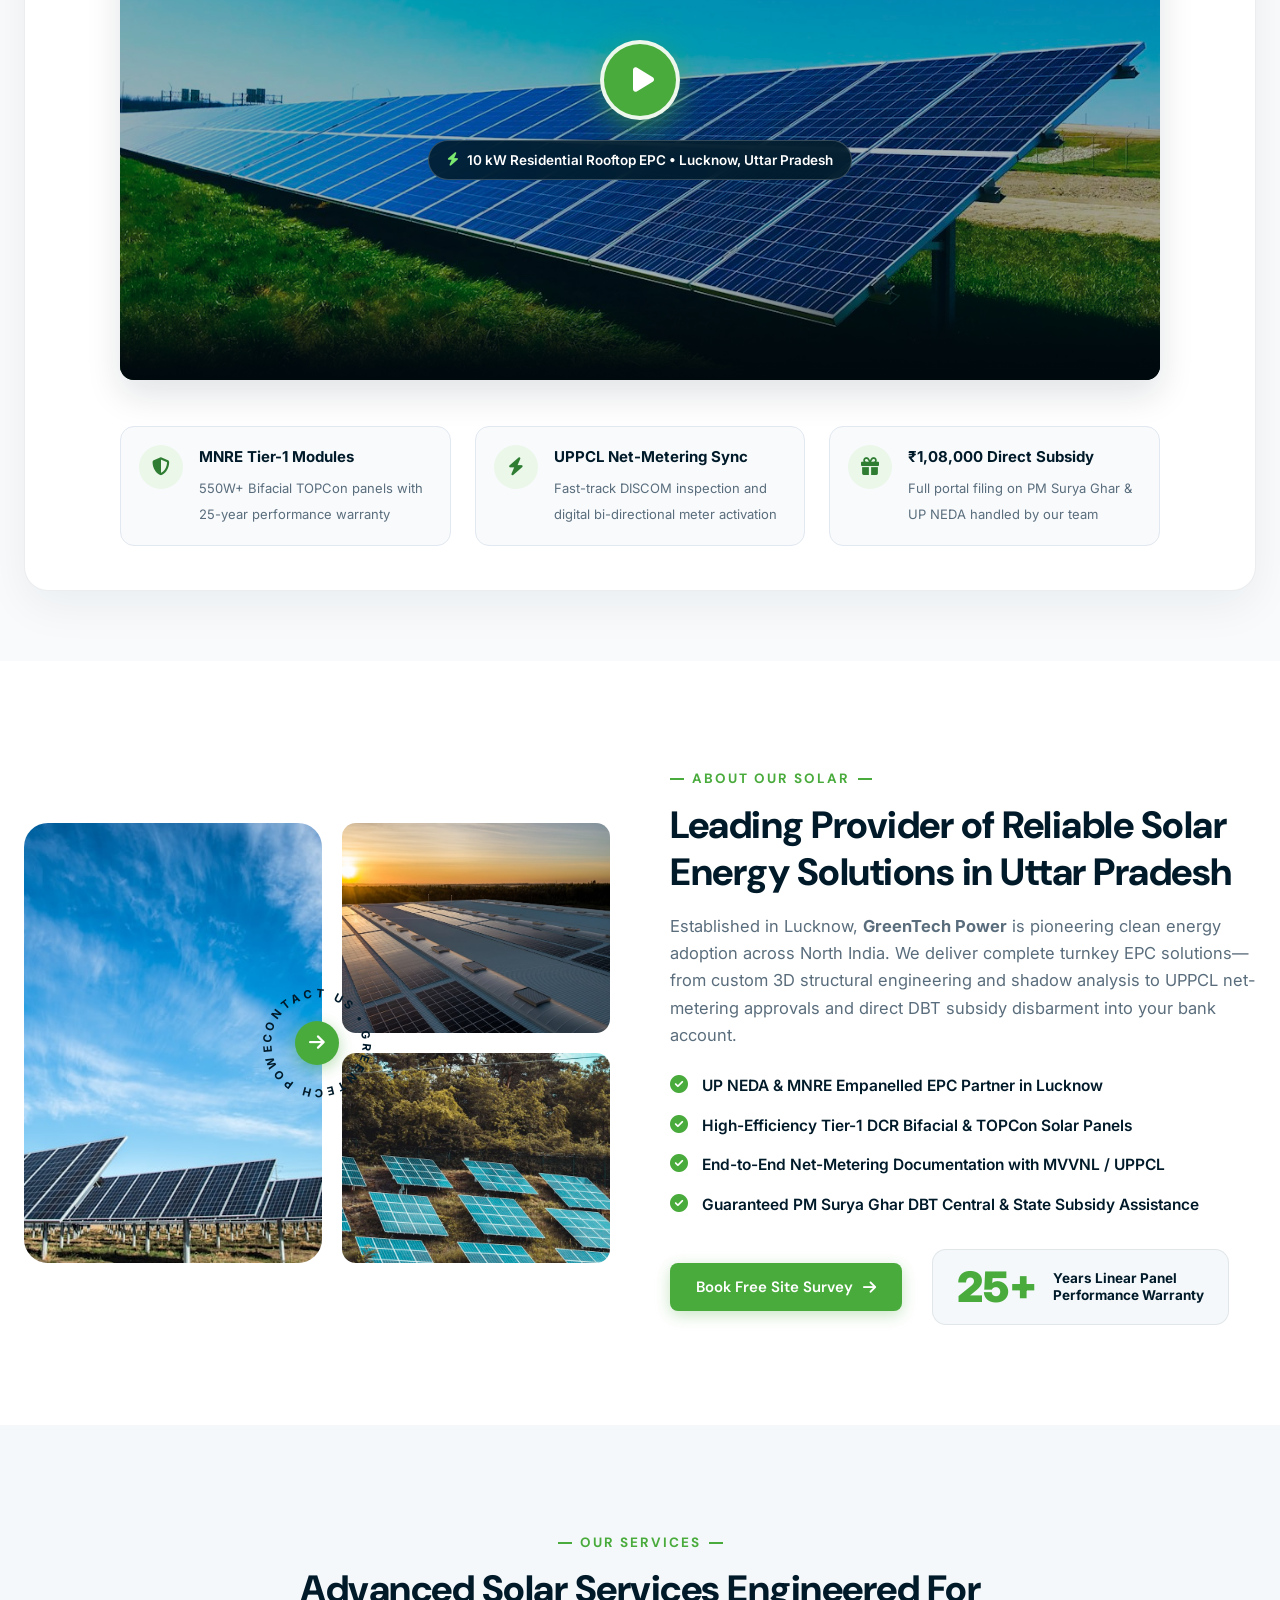
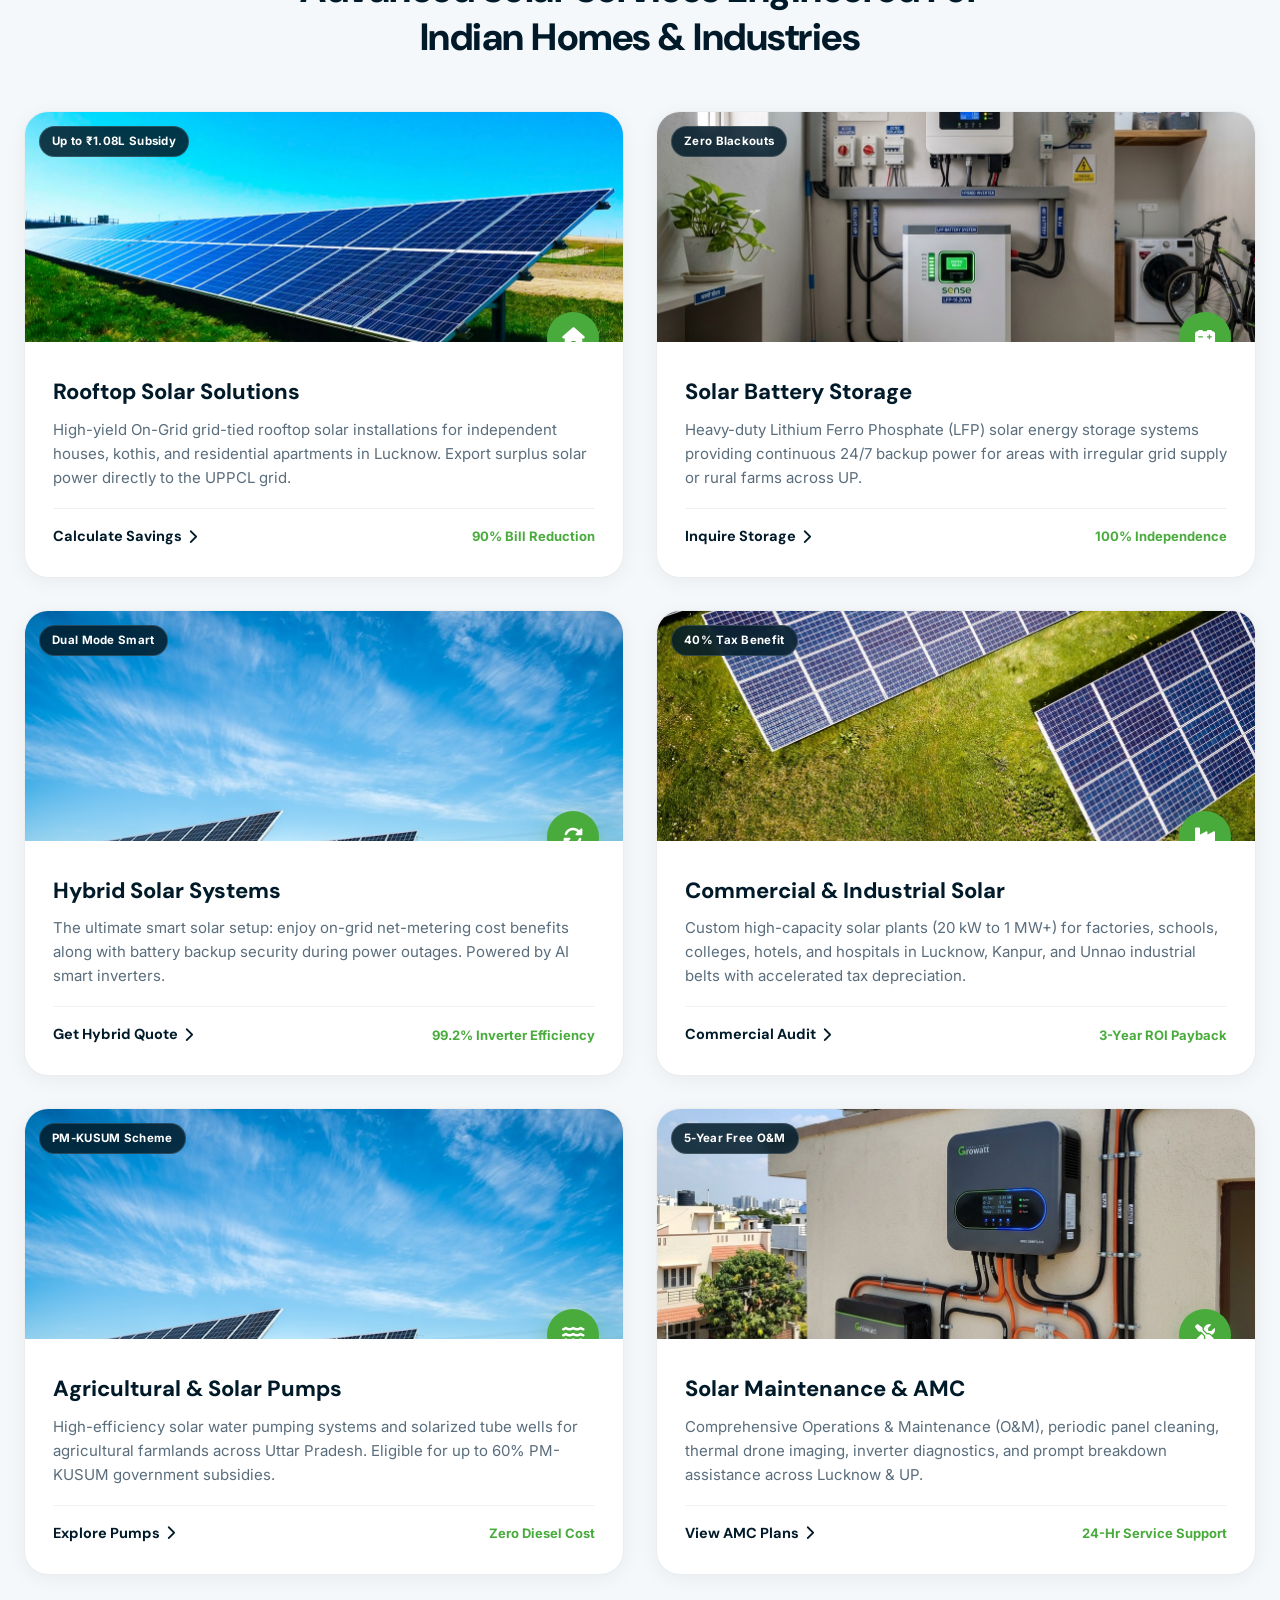
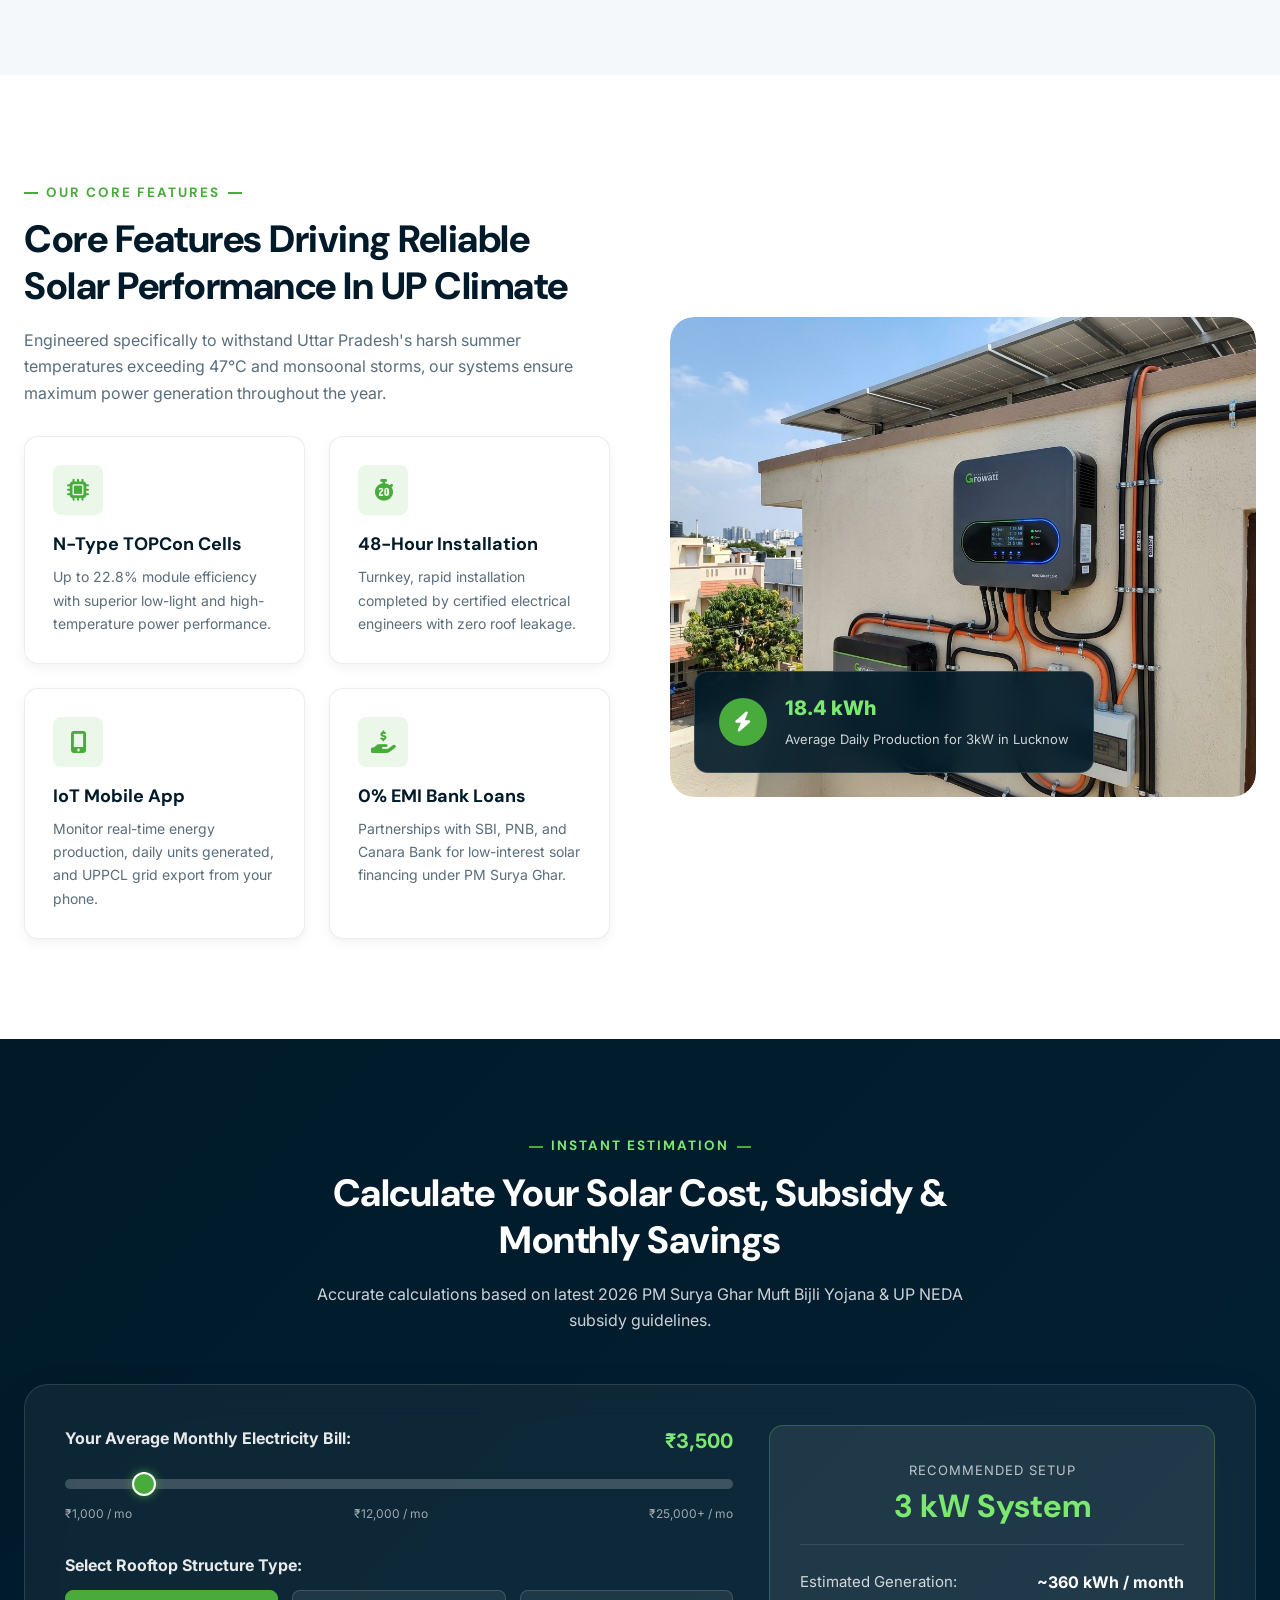
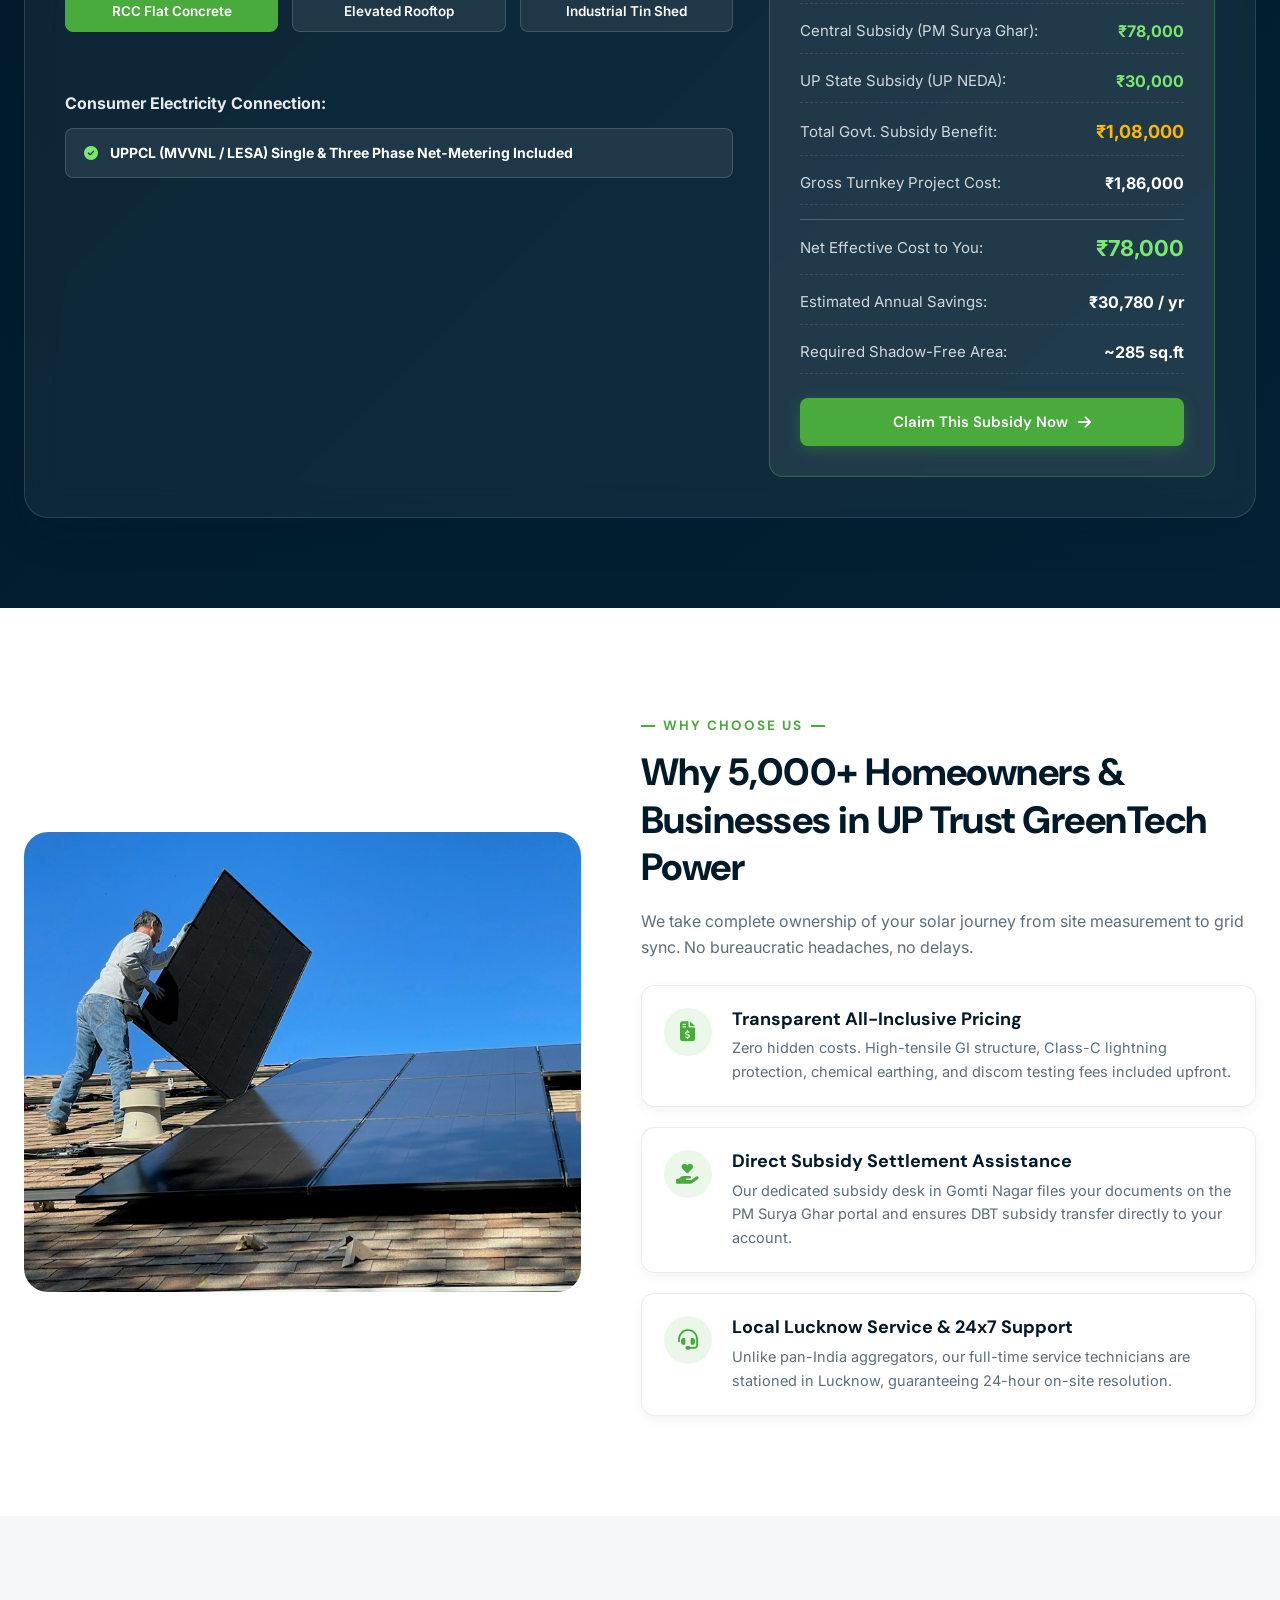
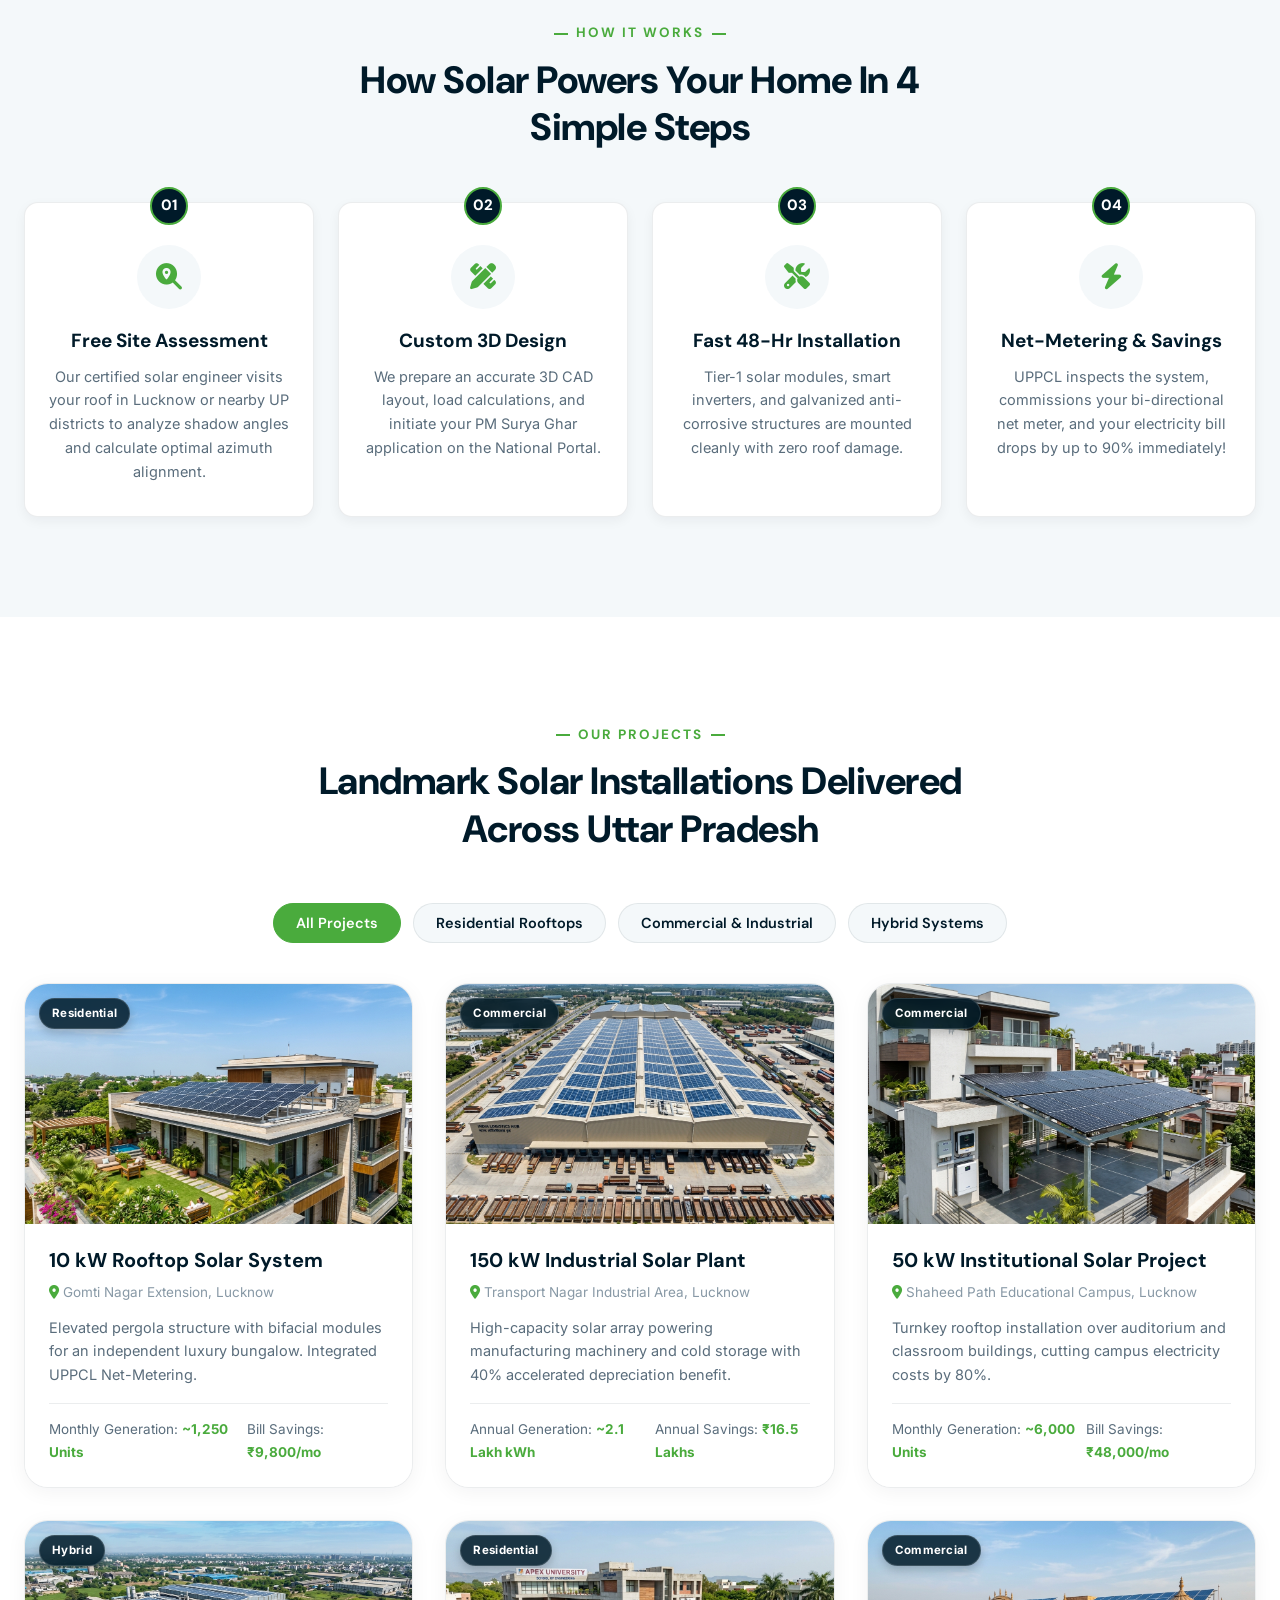
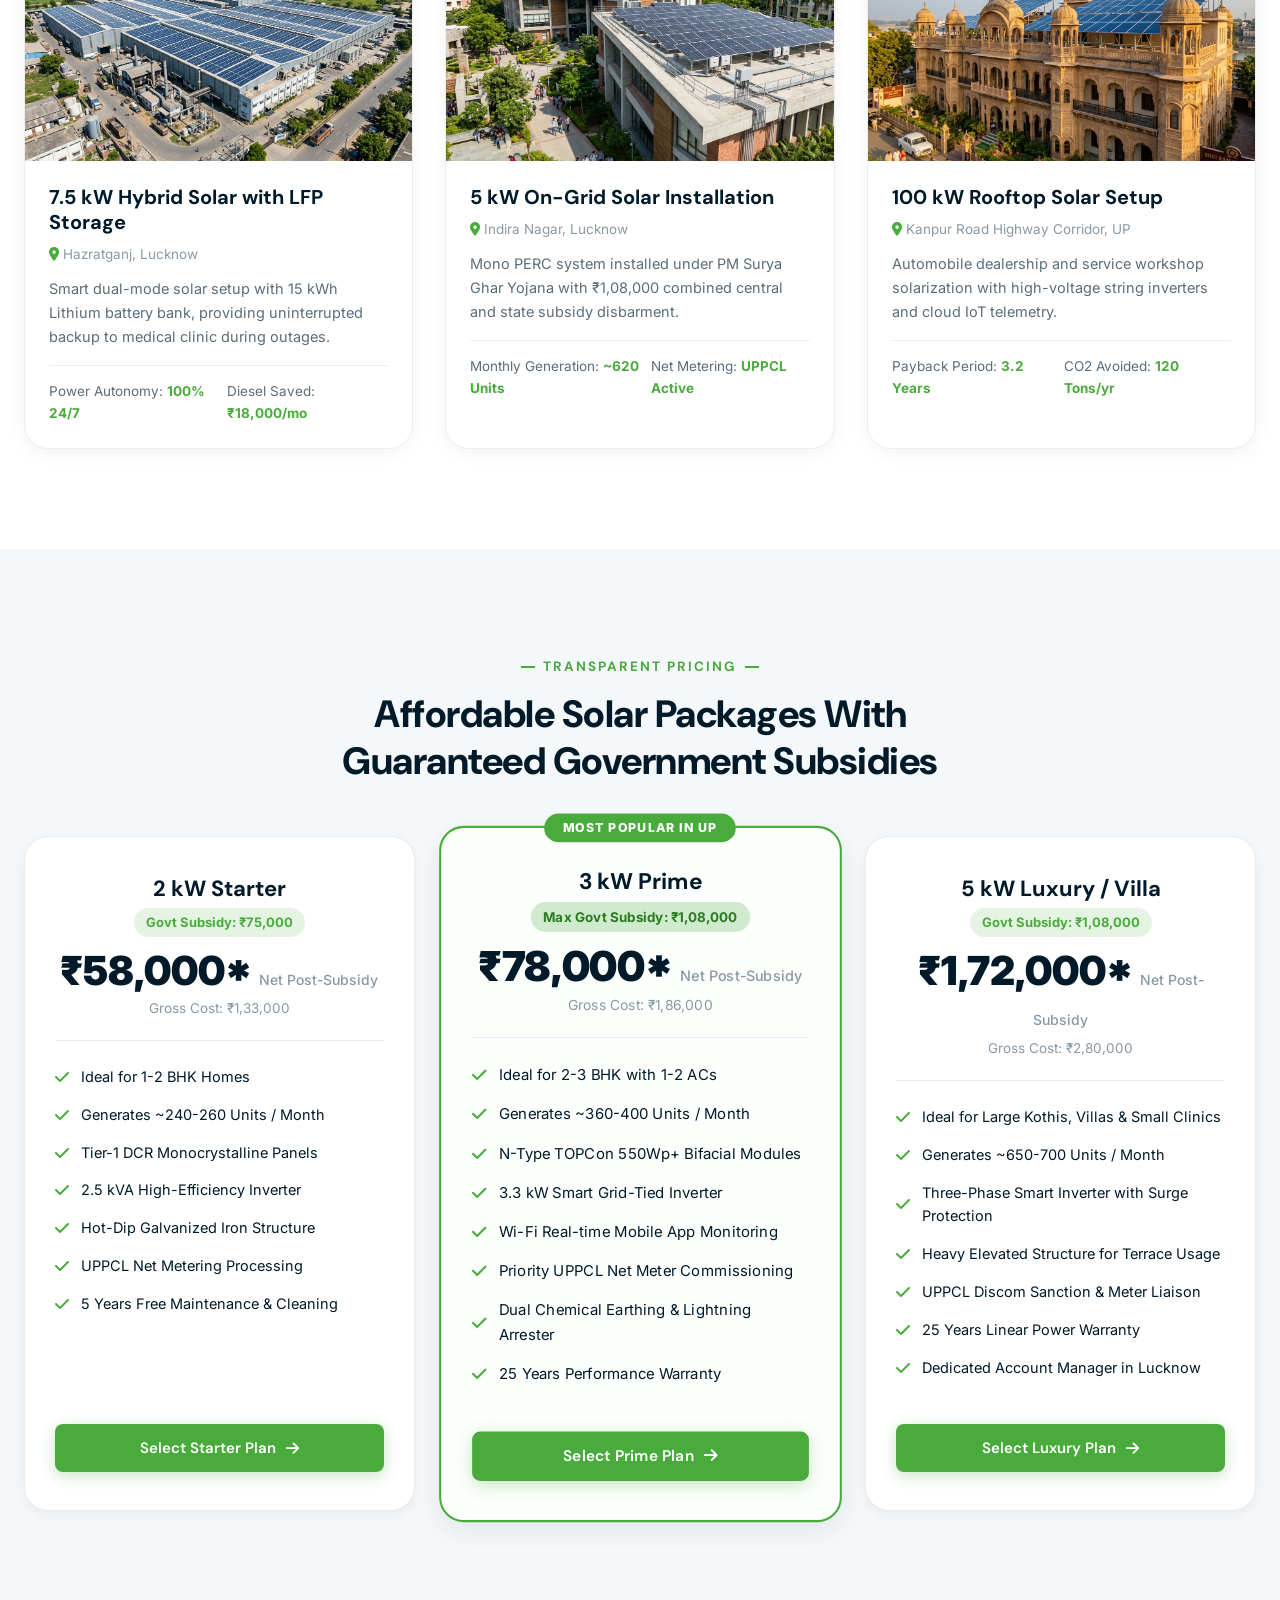
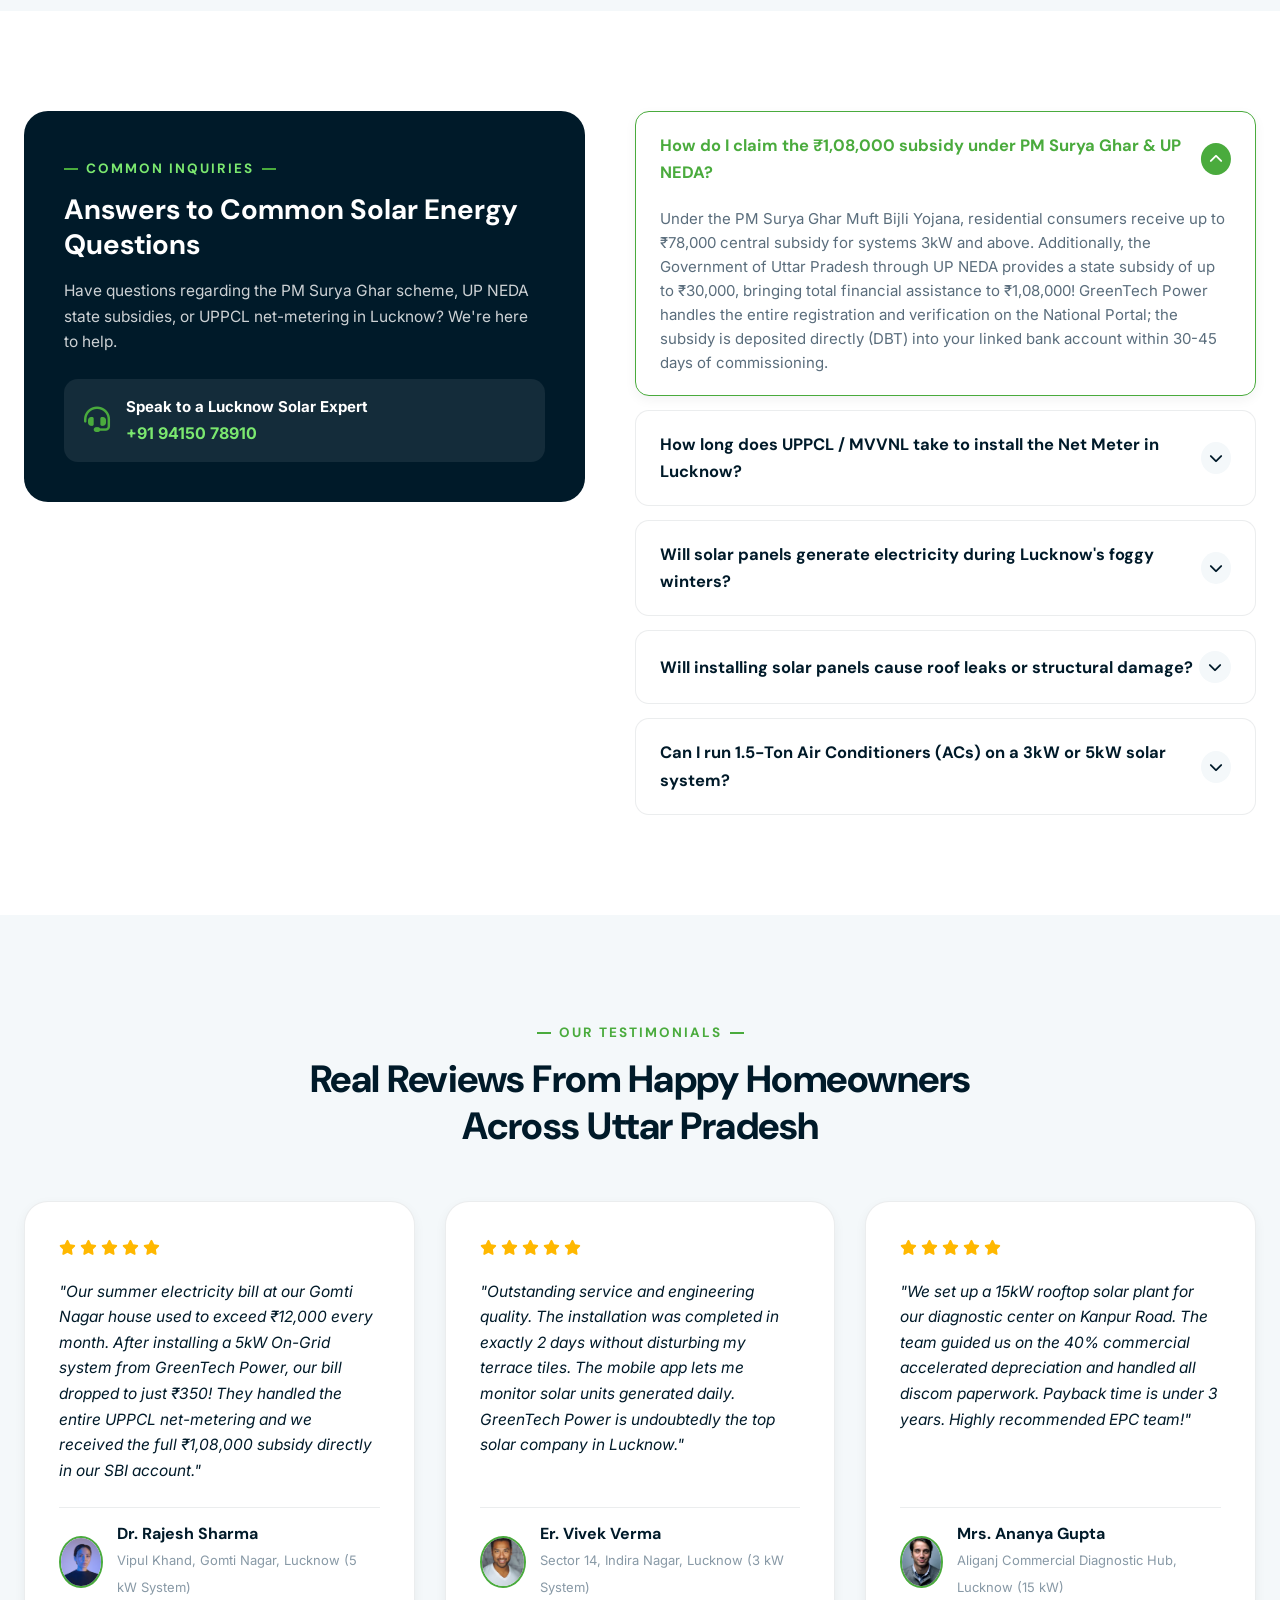
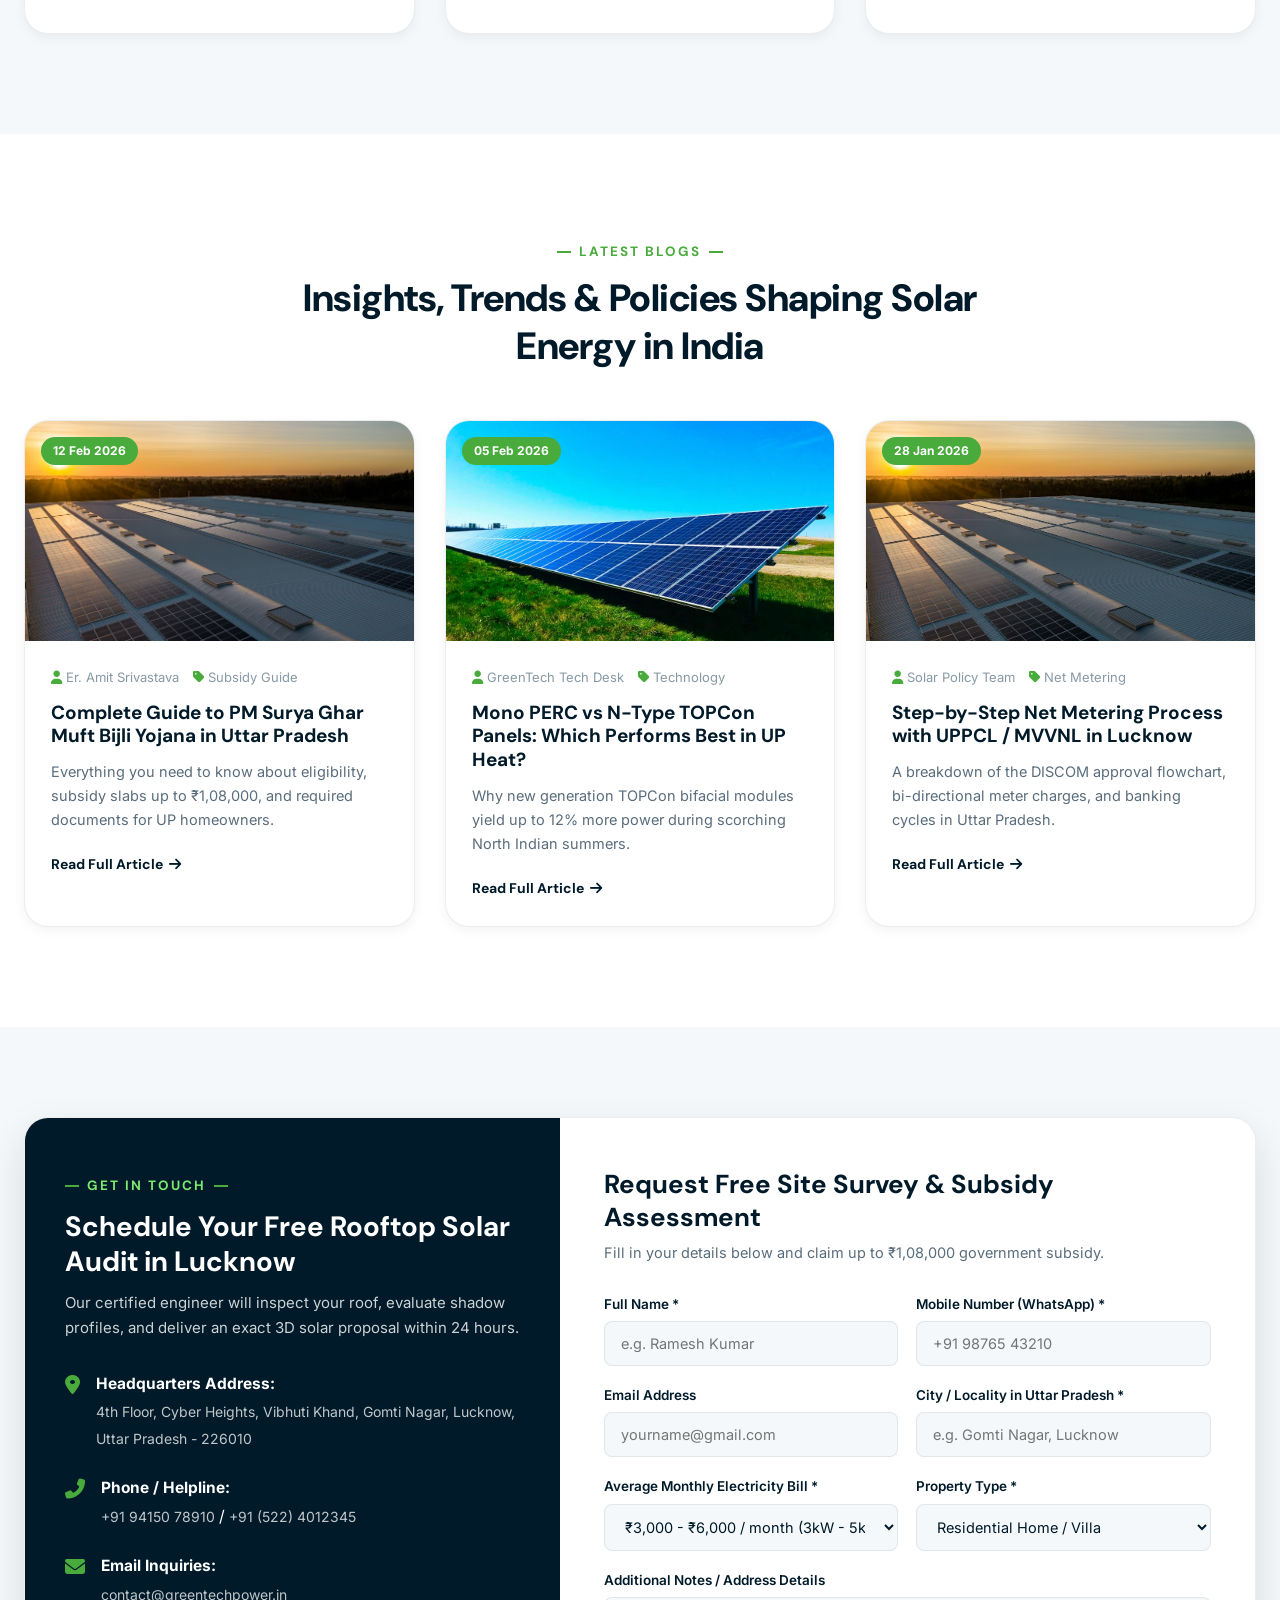
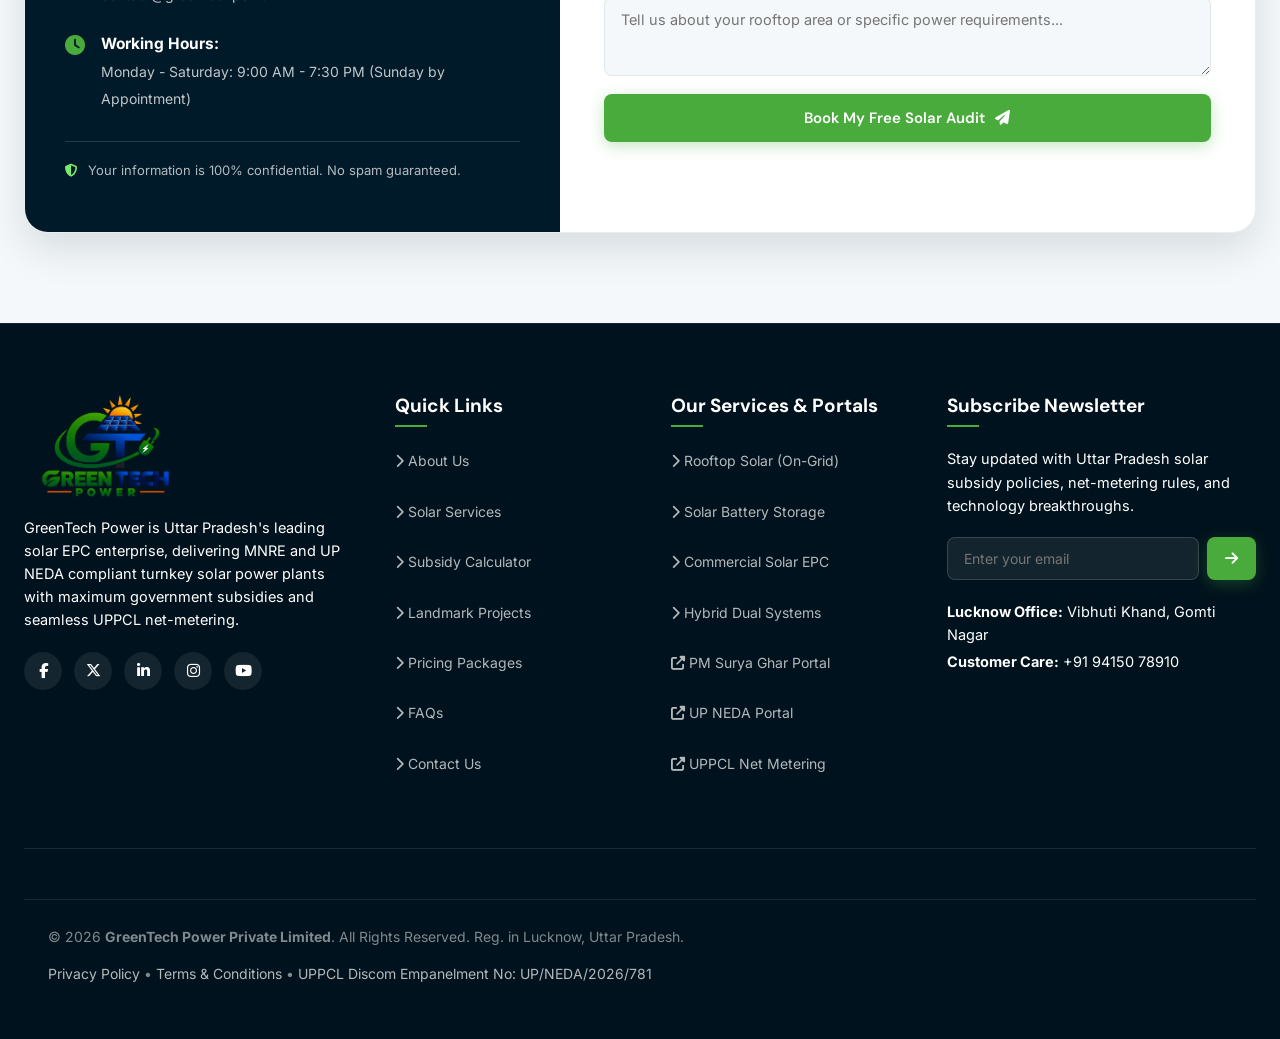
==== commit aee6c3d6: "feat: add Green Tech logo and refine mobile landing page" ====
--- a/index.html
+++ b/index.html
@@ -63,7 +63,7 @@
       <nav class="navbar">
         <!-- Site Logo -->
         <a href="#hero" class="site-logo">
-          <img src="assets/images/logo.svg" alt="GreenTech Power Lucknow" width="220" height="44">
+          <img src="assets/images/green-tech-power-logo.png" alt="Green Tech Power" width="158" height="100">
         </a>
 
         <!-- Desktop Navigation Menu (Streamlined & Clean) -->
@@ -127,7 +127,7 @@
         <!-- Hero Left Content -->
         <div class="hero-content">
           <div class="hero-tag">
-            <i class="fas fa-solar-panel"></i> PM Surya Ghar &amp; UP NEDA Empanelled EPC
+            <i class="fas fa-solar-panel"></i> UP NEDA &amp; MNRE Empanelled Solar EPC
           </div>
           <h1 class="hero-title">
             Reliable Solar Energy For Every Home Across <span>Uttar Pradesh</span>
@@ -1366,7 +1366,7 @@
         <!-- Widget 1: Company Profile -->
         <div class="footer-widget">
           <div class="footer-widget-logo">
-            <img src="assets/images/logo-white.svg" alt="GreenTech Power Lucknow" width="260" height="52">
+            <img src="assets/images/green-tech-power-logo.png" alt="Green Tech Power" width="190" height="120">
           </div>
           <p>
             GreenTech Power is Uttar Pradesh's leading solar EPC enterprise, delivering MNRE and UP NEDA compliant turnkey solar power plants with maximum government subsidies and seamless UPPCL net-metering.
--- a/assets/css/style.css
+++ b/assets/css/style.css
@@ -4579,3 +4579,246 @@
     padding: 6px 2px !important;
   }
 }
+
+/* ==========================================================================
+   Green Tech Power brand asset + mobile landing-page polish
+   ========================================================================== */
+.hero-grid > *,
+.hero-content,
+.hero-cta-group,
+.hero-contact-badge,
+.hero-contact-details,
+.hero-stats-row,
+.hero-stat-card {
+  min-width: 0;
+}
+
+.site-logo img {
+  width: auto;
+  height: 72px;
+  max-width: 118px;
+  object-fit: contain;
+}
+
+.footer-widget-logo img,
+.footer-logo img {
+  width: auto;
+  height: 104px;
+  max-width: 166px;
+  object-fit: contain;
+  margin-bottom: 18px;
+}
+
+@media (max-width: 991px) {
+  .site-header,
+  .navbar {
+    height: 74px;
+  }
+
+  .site-logo img {
+    height: 60px;
+    max-width: 96px;
+  }
+
+  .nav-menu {
+    top: 74px;
+    height: calc(100dvh - 74px);
+  }
+}
+
+@media (max-width: 768px) {
+  .site-header,
+  .navbar {
+    height: 68px;
+  }
+
+  .nav-menu {
+    top: 68px;
+    height: calc(100dvh - 68px);
+  }
+
+  .site-logo img {
+    width: auto !important;
+    height: 56px !important;
+    max-width: 90px !important;
+  }
+
+  .hero-royal {
+    min-height: auto;
+    padding: 28px 0 40px;
+    background-image:
+      radial-gradient(circle at 92% 8%, rgba(74, 171, 61, 0.12) 0, transparent 38%),
+      linear-gradient(180deg, #ffffff 0%, #f7fbf7 100%);
+  }
+
+  .hero-royal .container {
+    width: 100%;
+    max-width: 100%;
+  }
+
+  .hero-grid {
+    width: 100%;
+    gap: 26px !important;
+    text-align: left;
+  }
+
+  .hero-content {
+    width: 100%;
+    max-width: 100%;
+    text-align: left;
+  }
+
+  .hero-tag {
+    width: fit-content;
+    max-width: 100%;
+    white-space: normal;
+    text-align: left;
+    font-size: 10.5px;
+    line-height: 1.35;
+    letter-spacing: 0.55px;
+    padding: 7px 11px;
+    margin-bottom: 18px;
+    border-radius: 10px;
+  }
+
+  .hero-tag i {
+    flex: 0 0 auto;
+    font-size: 13px;
+  }
+
+  .hero-title {
+    width: 100%;
+    max-width: 100%;
+    font-size: clamp(30px, 8.6vw, 36px) !important;
+    line-height: 1.12;
+    letter-spacing: -1px;
+    margin-bottom: 16px;
+    overflow-wrap: normal;
+  }
+
+  .hero-desc {
+    width: 100%;
+    max-width: 100%;
+    margin: 0 0 24px;
+    font-size: 15px;
+    line-height: 1.58;
+    text-align: left;
+  }
+
+  .hero-cta-group {
+    align-items: stretch;
+    gap: 10px;
+  }
+
+  .hero-cta-group .btn-creative,
+  .hero-contact-badge {
+    width: 100%;
+    max-width: 100%;
+    min-height: 52px;
+  }
+
+  .hero-contact-badge {
+    justify-content: flex-start;
+    gap: 12px;
+    padding: 9px 14px;
+  }
+
+  .hero-contact-icon {
+    width: 38px;
+    height: 38px;
+    flex: 0 0 38px;
+    font-size: 15px;
+  }
+
+  .hero-contact-details span {
+    font-size: 10px;
+    letter-spacing: 0.35px;
+  }
+
+  .hero-contact-details strong {
+    font-size: 15px;
+  }
+
+  .hero-stats-row {
+    width: 100%;
+    grid-template-columns: repeat(3, minmax(0, 1fr)) !important;
+    gap: 8px !important;
+    margin-top: 22px !important;
+    padding-top: 0 !important;
+    border-top: 0;
+  }
+
+  .hero-stat-divider {
+    display: none !important;
+  }
+
+  .hero-stat-card {
+    display: flex;
+    min-height: 72px;
+    flex-direction: column;
+    align-items: center;
+    justify-content: center;
+    padding: 9px 4px !important;
+    background: rgba(255, 255, 255, 0.82);
+    border: 1px solid rgba(0, 26, 41, 0.08);
+    box-shadow: 0 5px 16px rgba(0, 26, 41, 0.04);
+  }
+
+  .hero-stat-card strong {
+    font-size: 14px !important;
+    line-height: 1.15;
+    white-space: nowrap;
+  }
+
+  .hero-stat-card span {
+    margin-top: 4px;
+    font-size: 9px !important;
+    line-height: 1.2;
+  }
+
+  .hero-visual-showcase {
+    min-height: 0;
+    margin-top: 0;
+    padding: 16px 10px 0;
+    overflow: hidden;
+    border: 1px solid rgba(74, 171, 61, 0.16);
+    border-radius: 22px;
+    background: linear-gradient(145deg, #eff9ed 0%, #f8fbff 100%);
+  }
+
+  .hero-solar-team-png {
+    width: 100%;
+    max-width: 350px !important;
+    max-height: none !important;
+    margin: 0 auto;
+  }
+
+  .hero-float-badge {
+    display: none !important;
+  }
+
+  .footer-widget-logo img,
+  .footer-logo img {
+    height: 96px;
+    max-width: 152px;
+  }
+}
+
+@media (max-width: 420px) {
+  .container {
+    padding-right: 15px;
+    padding-left: 15px;
+  }
+
+  .hero-title {
+    font-size: clamp(29px, 8.4vw, 33px) !important;
+  }
+
+  .hero-stat-card strong {
+    font-size: 13px !important;
+  }
+
+  .hero-stat-card span {
+    font-size: 8.5px !important;
+  }
+}
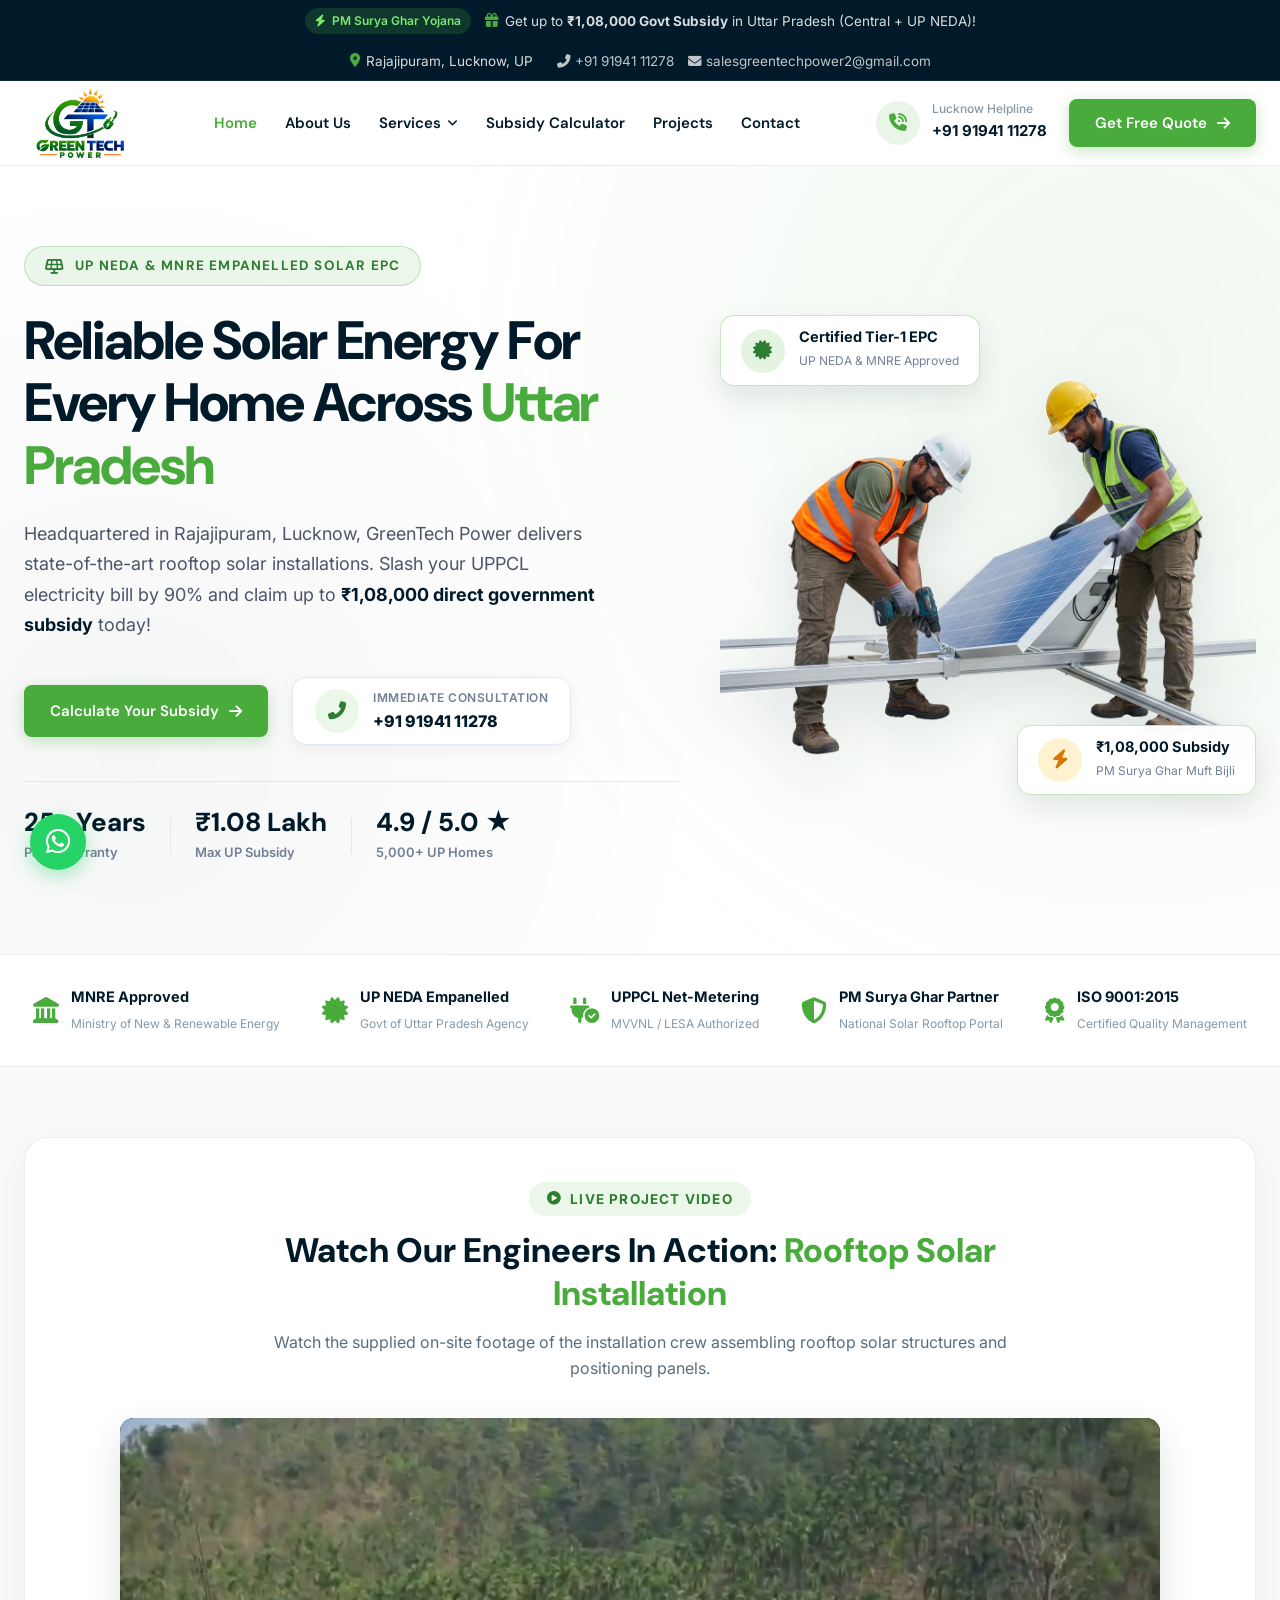
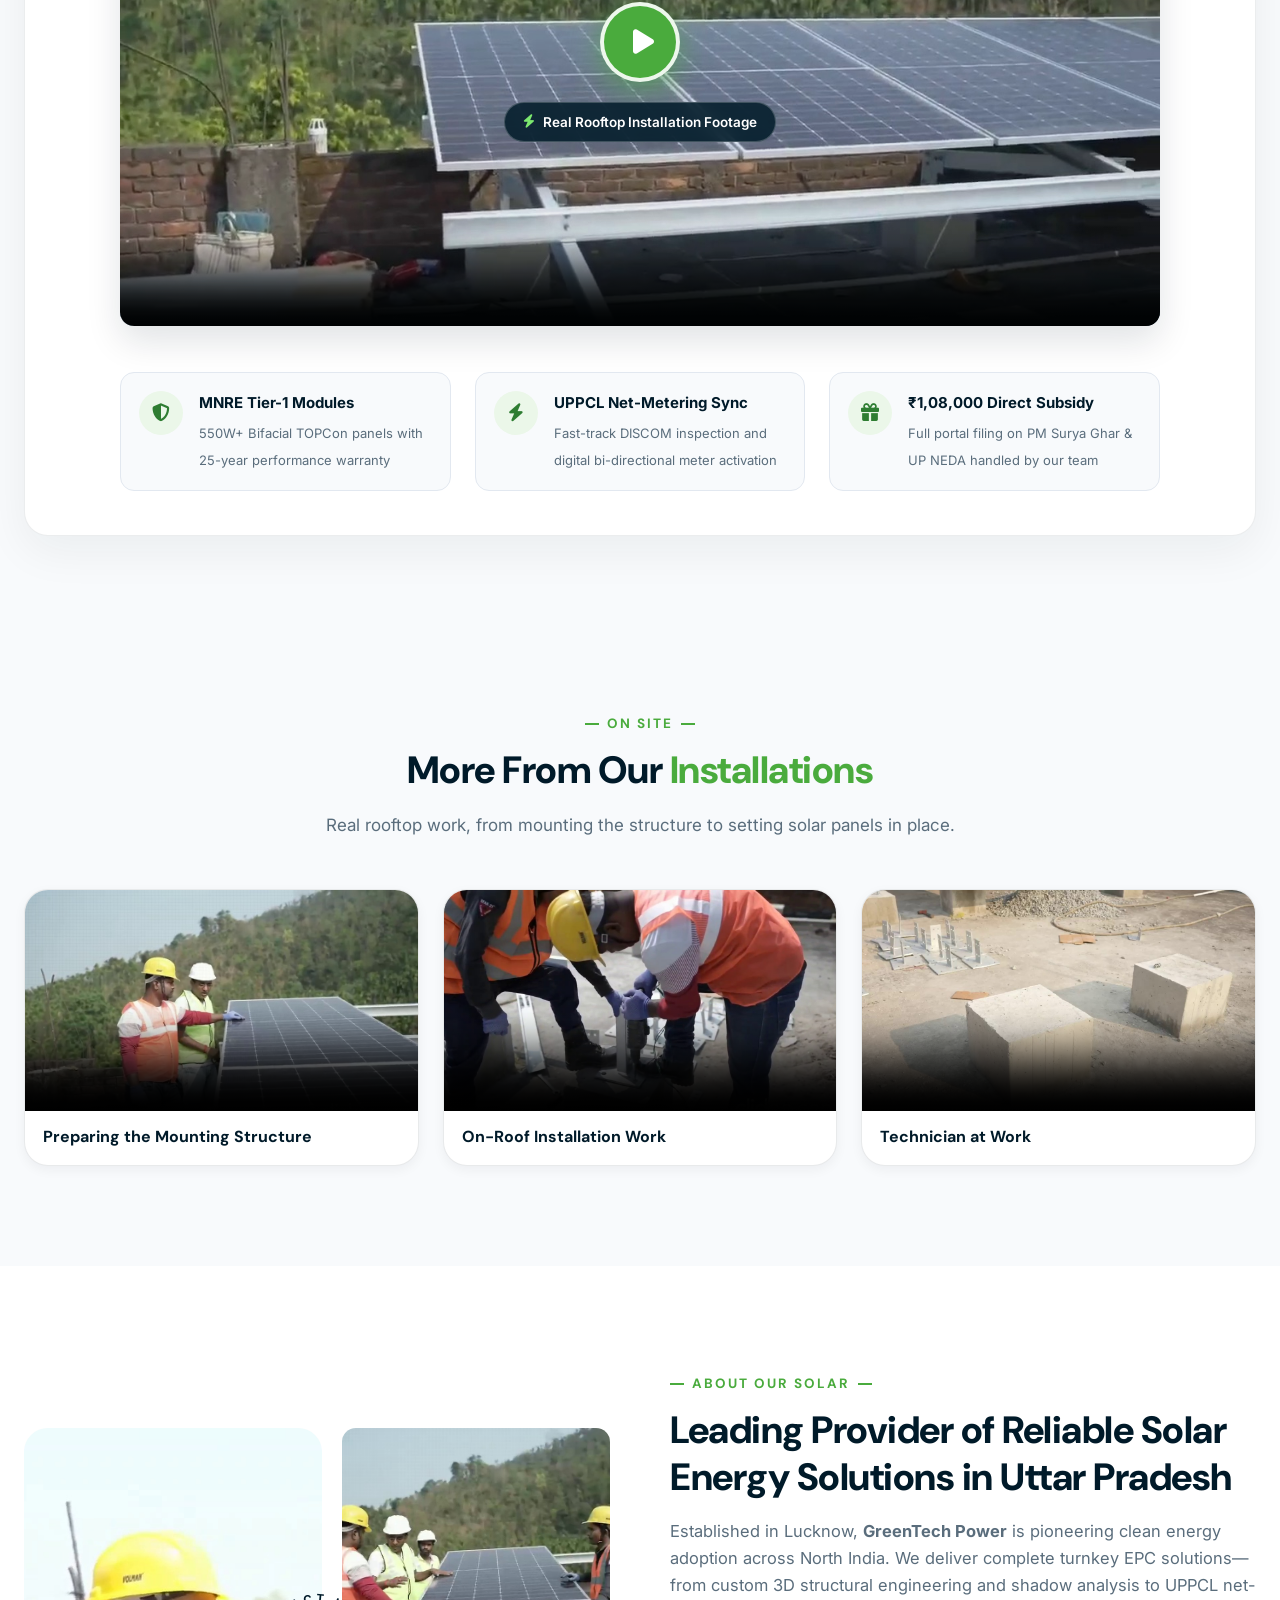
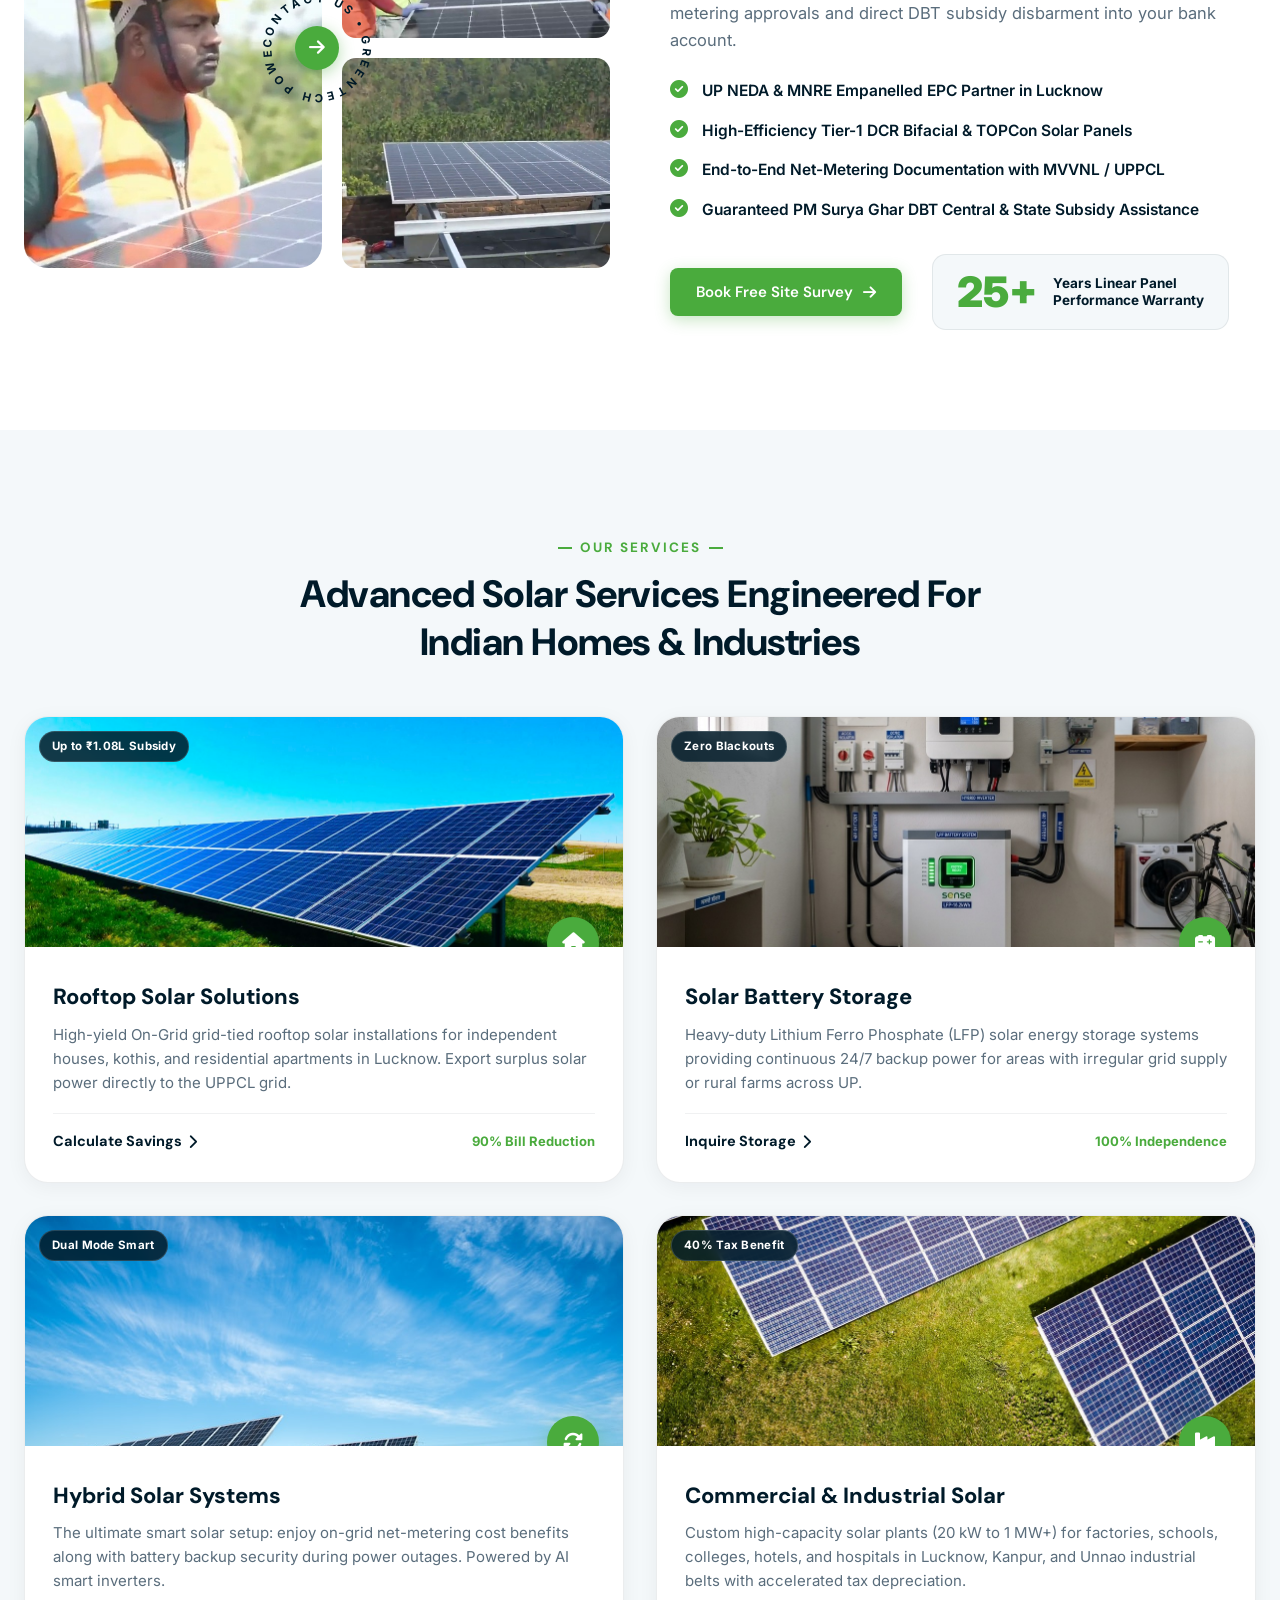
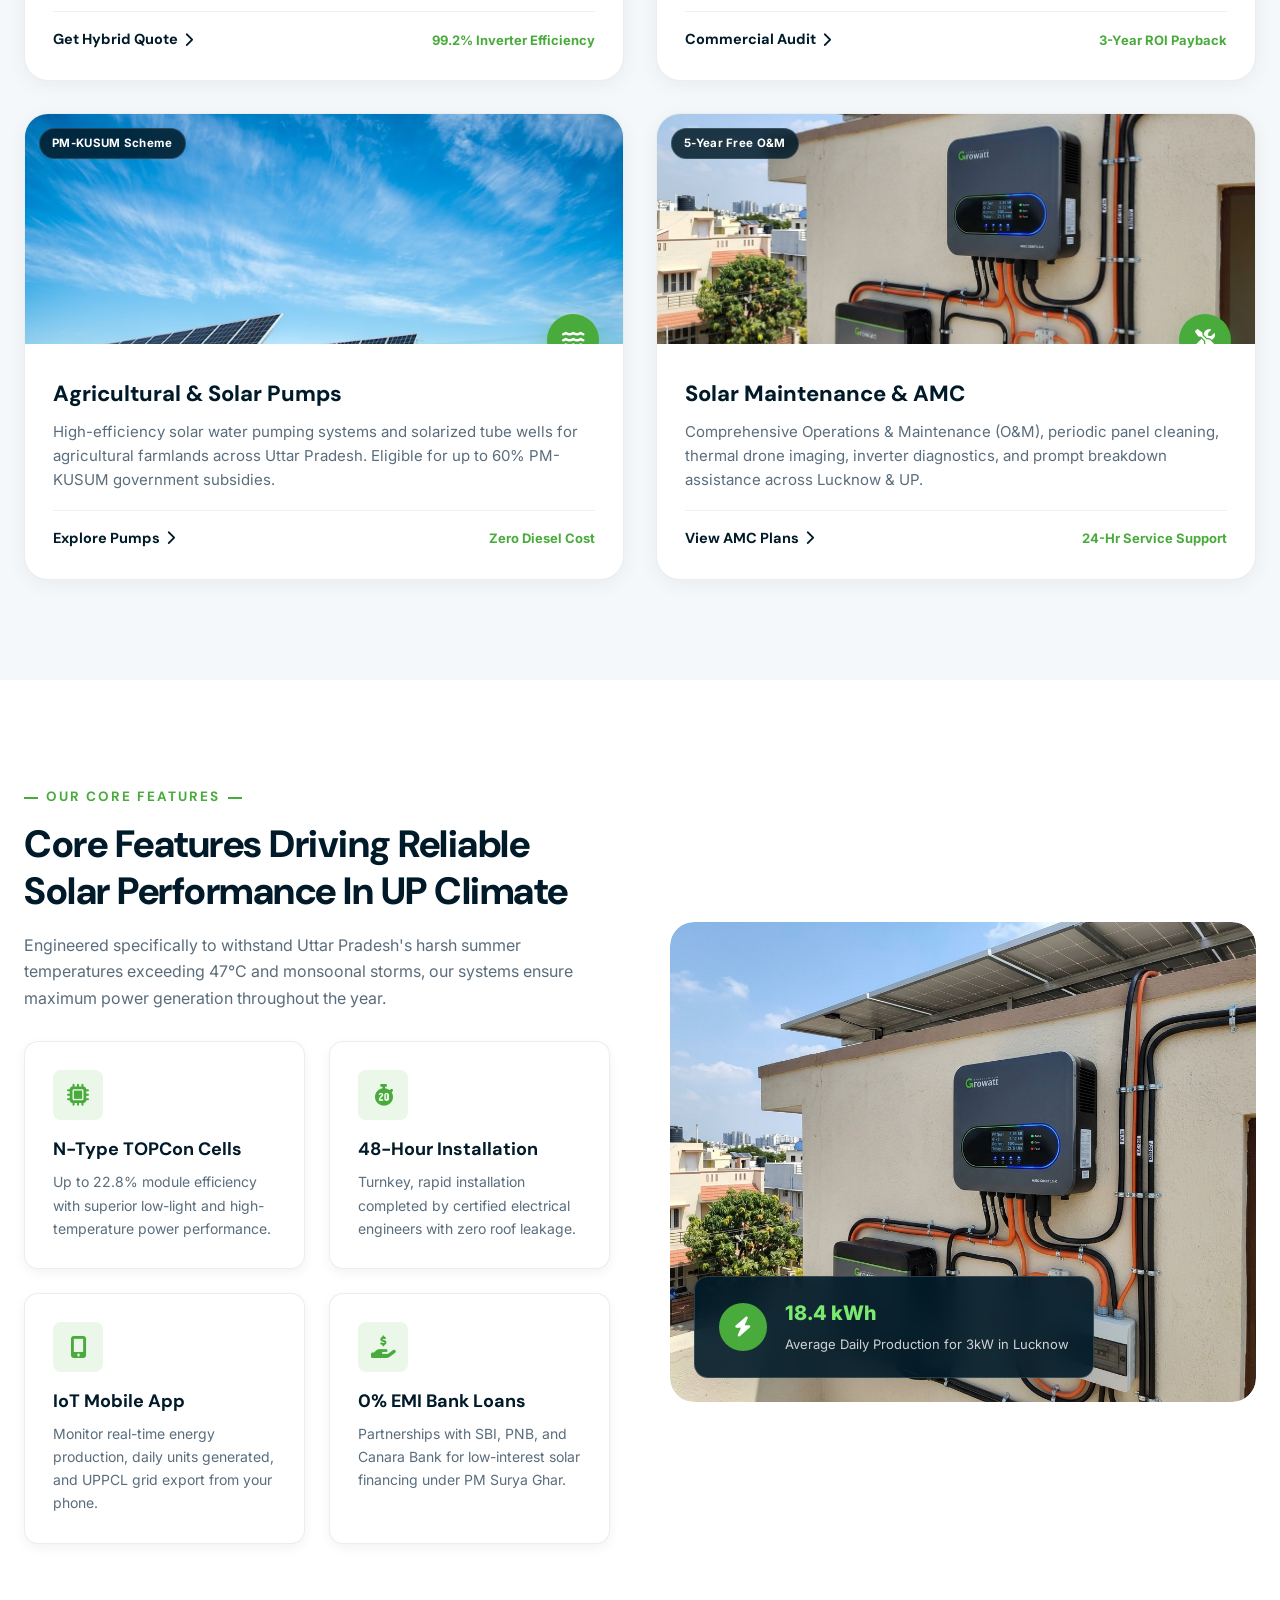
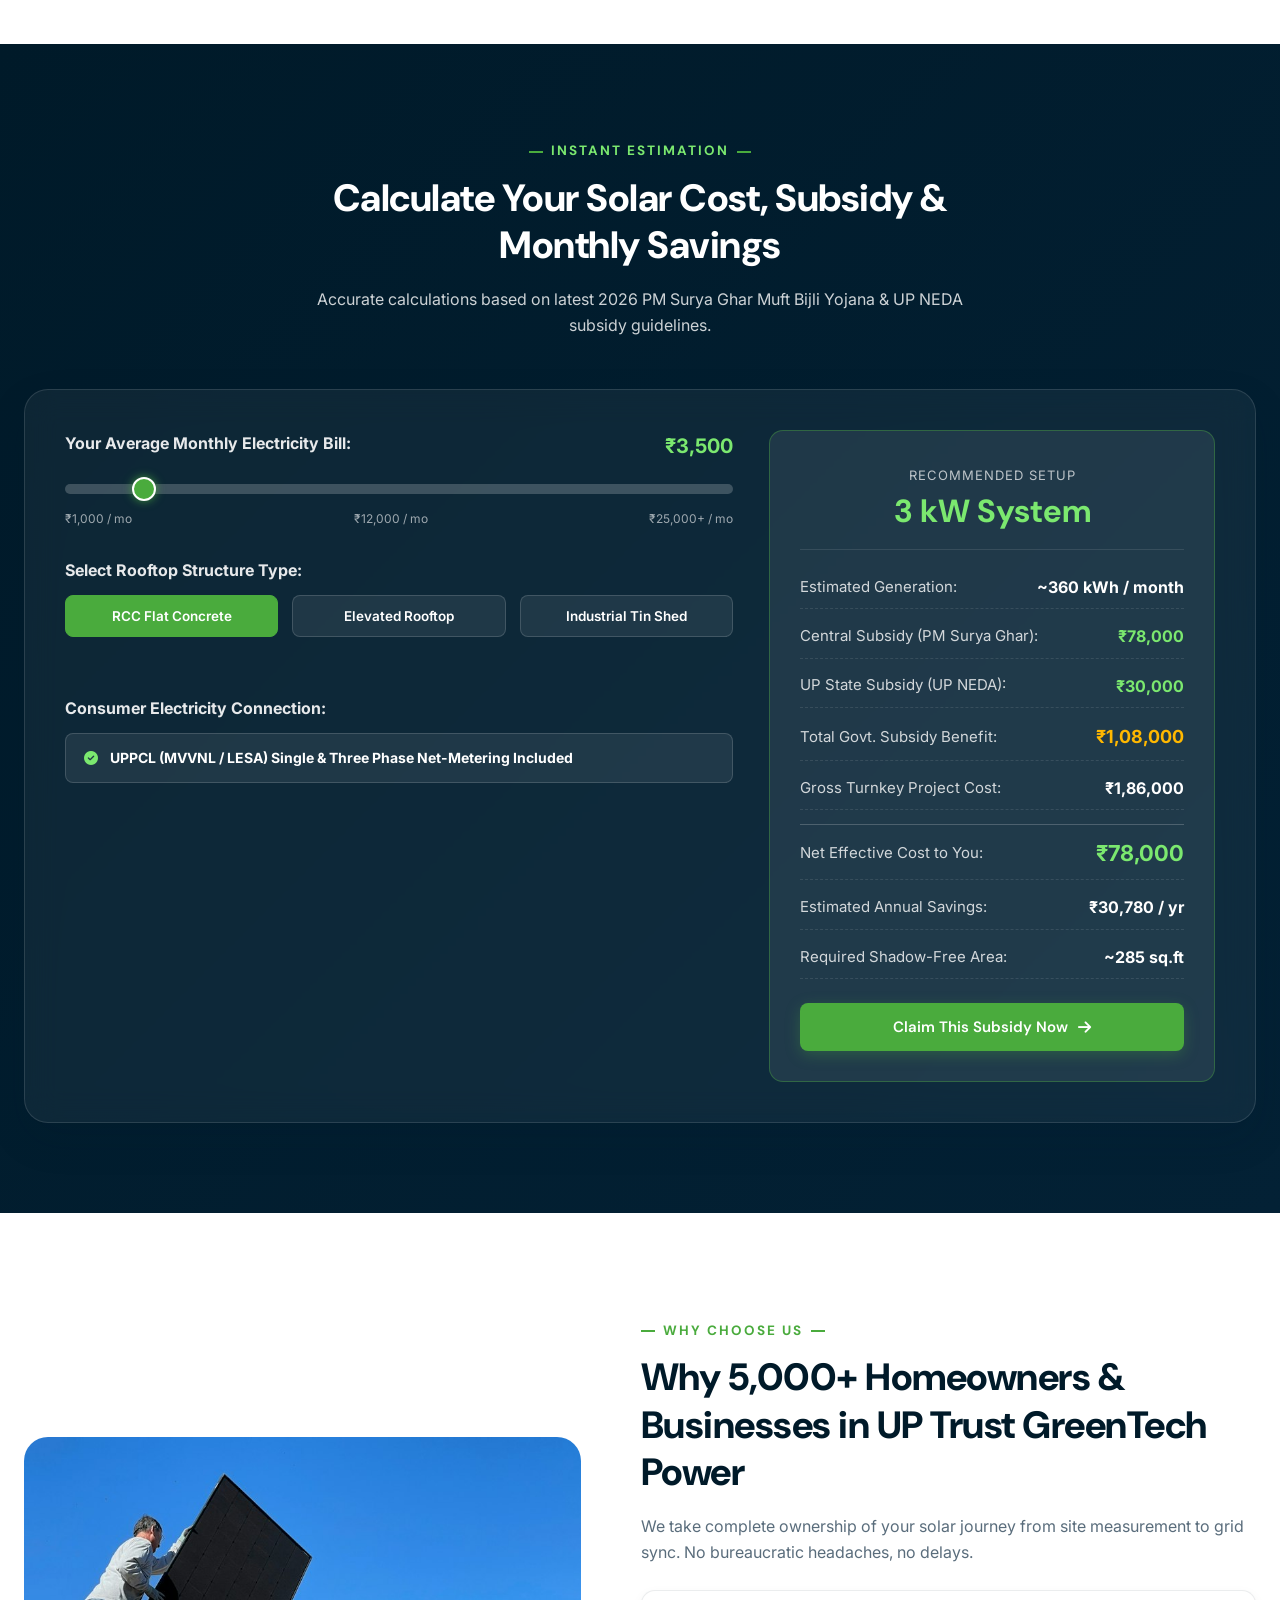
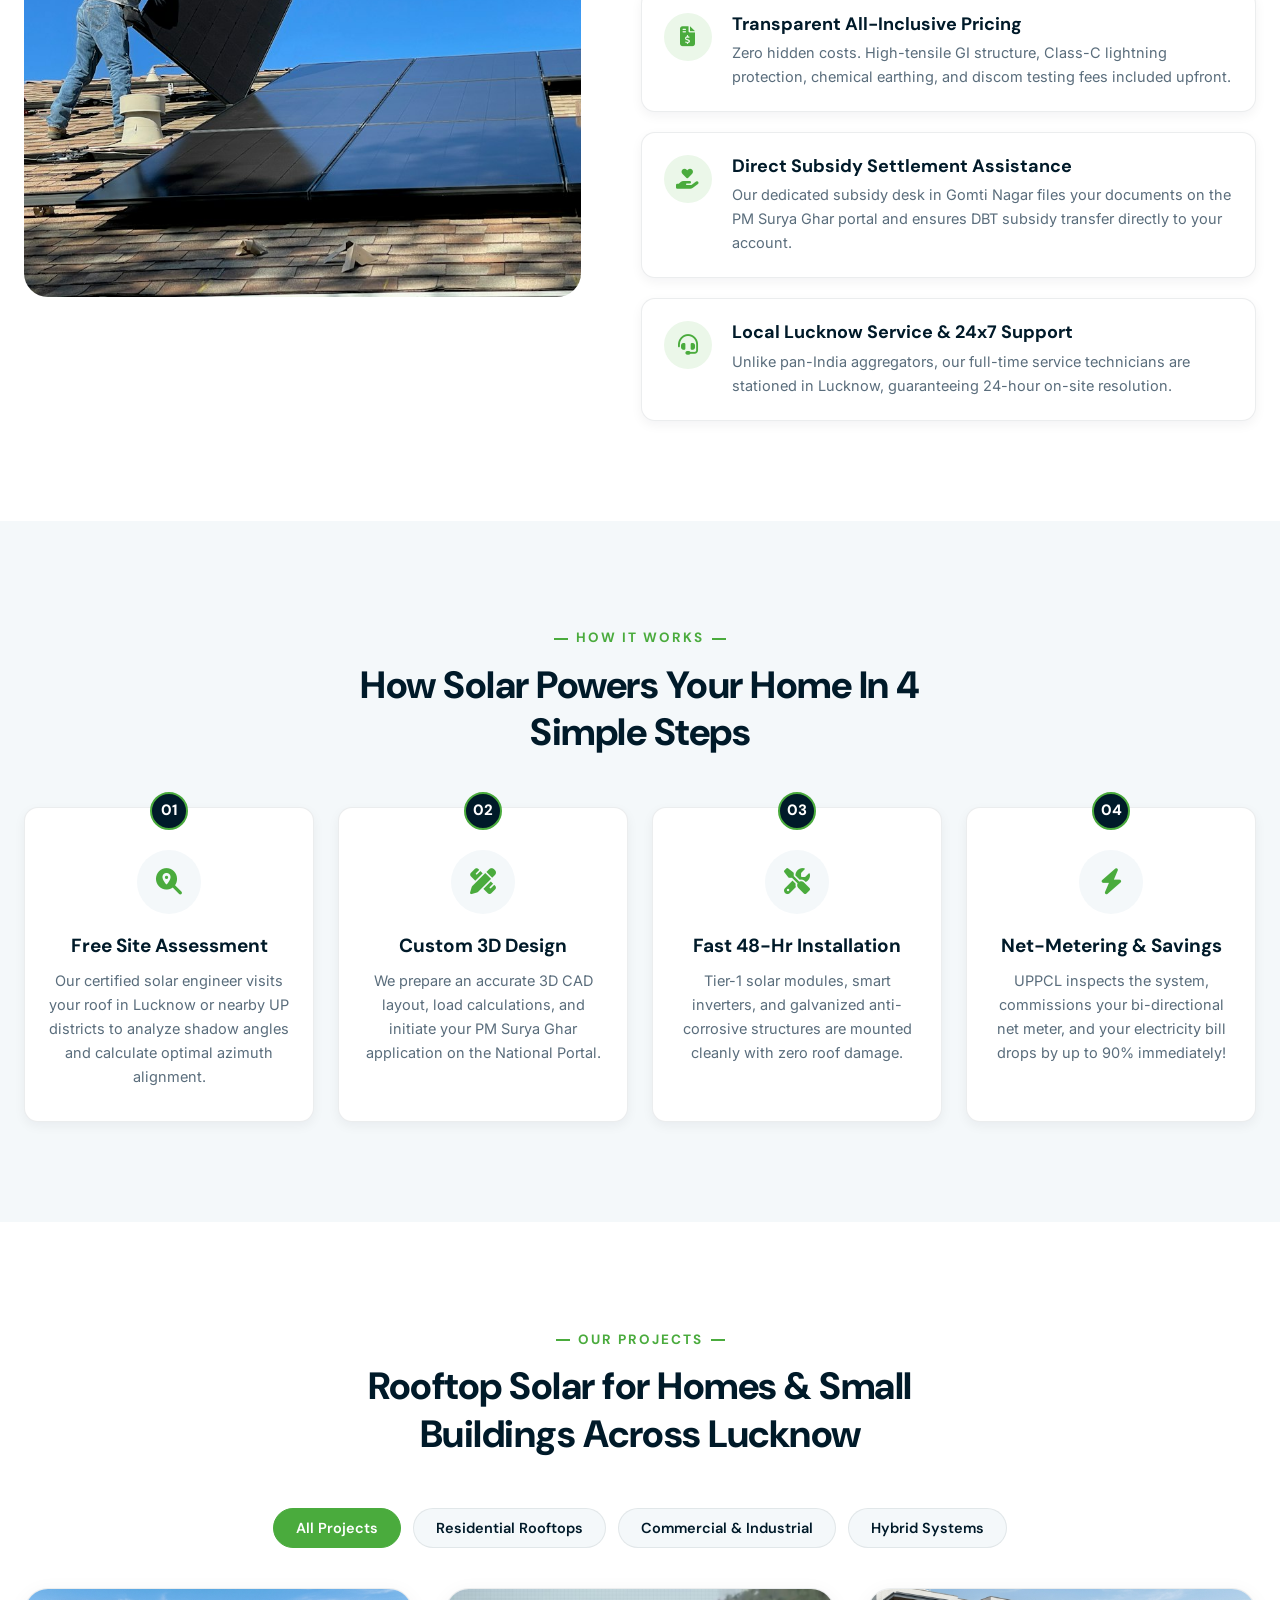
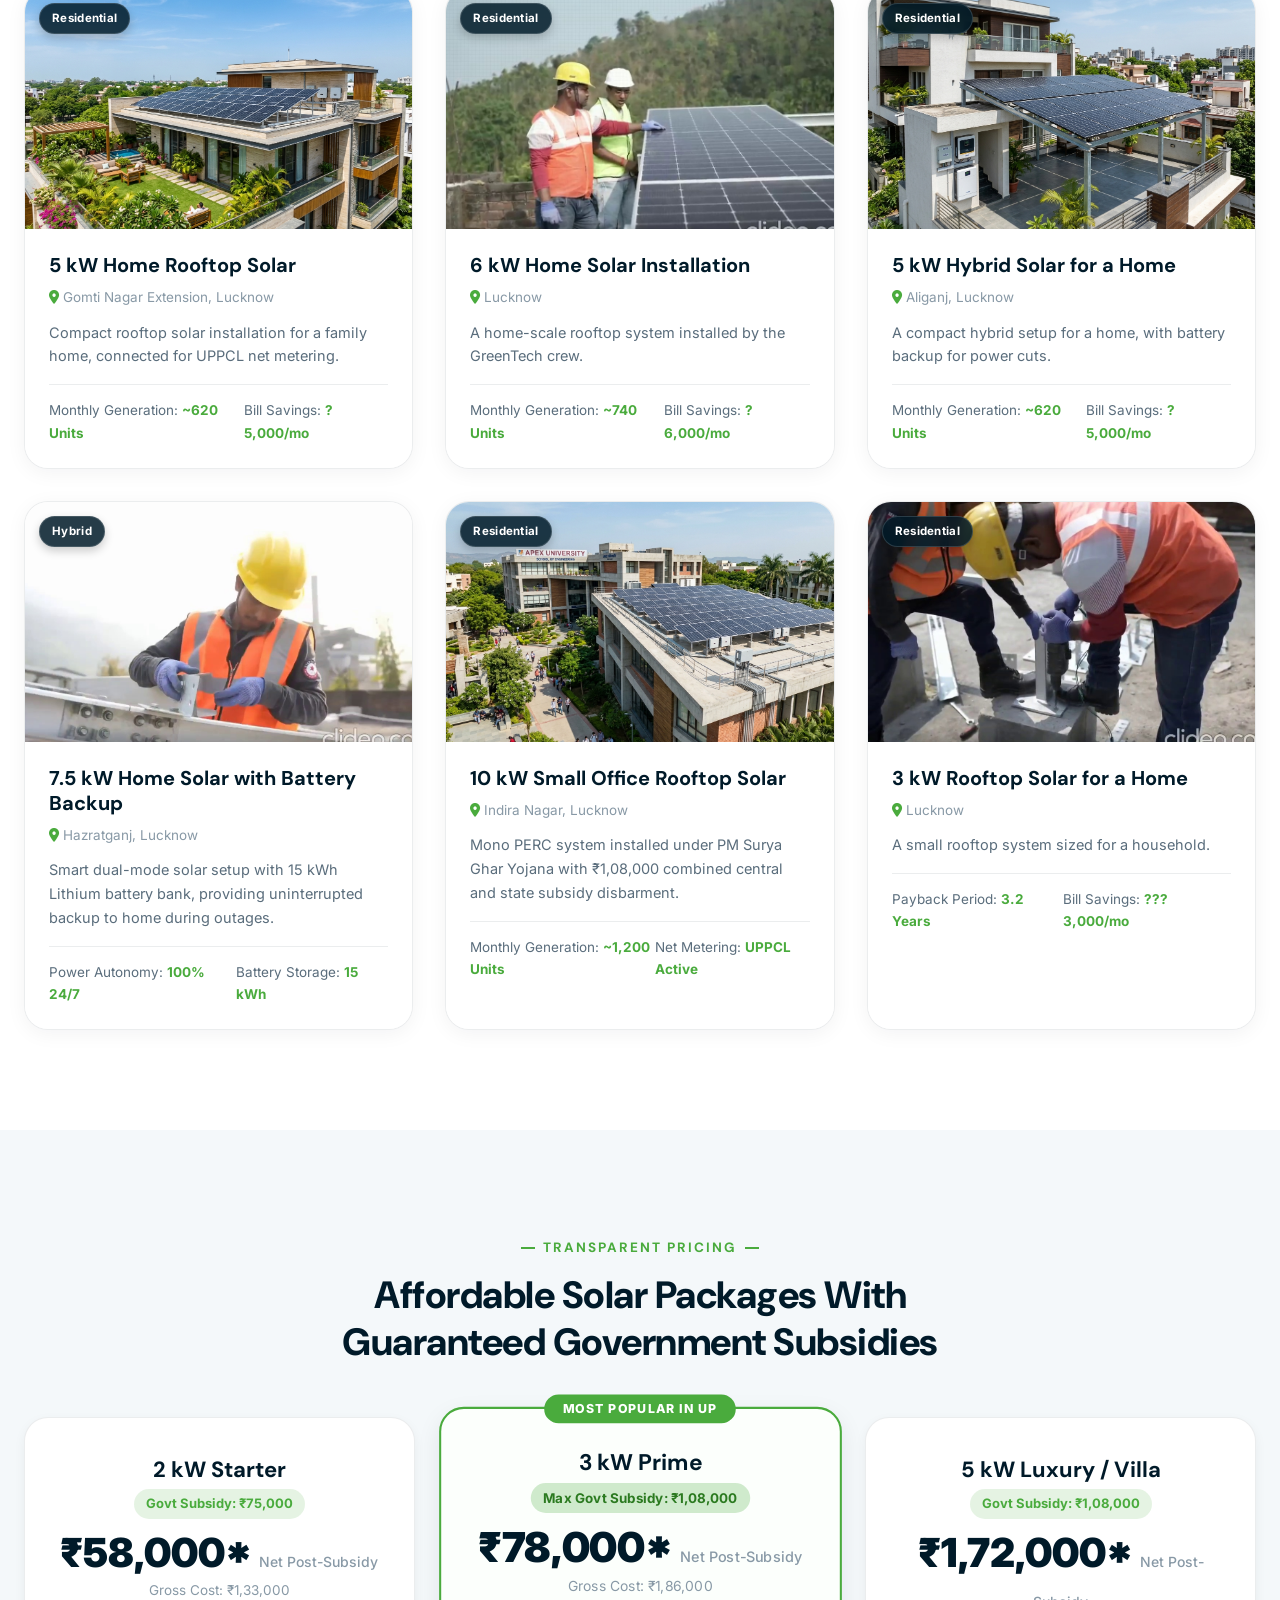
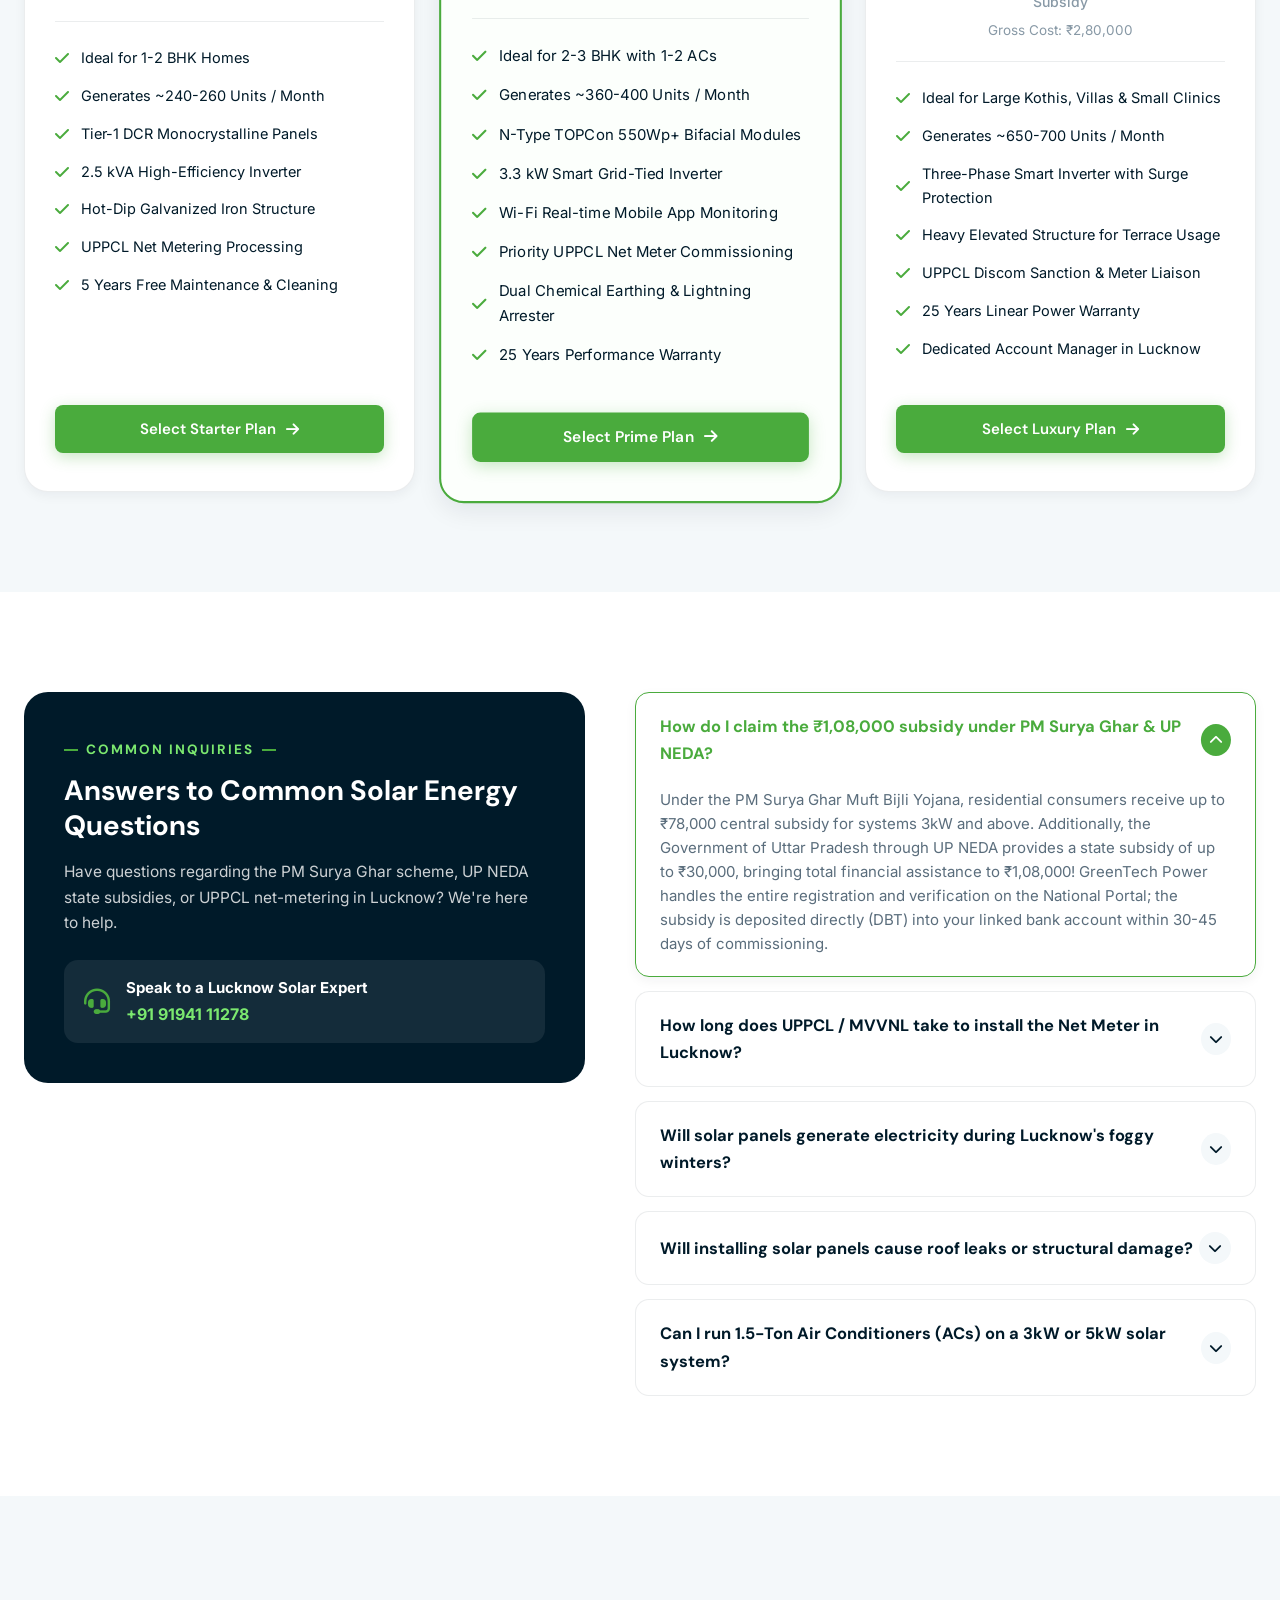
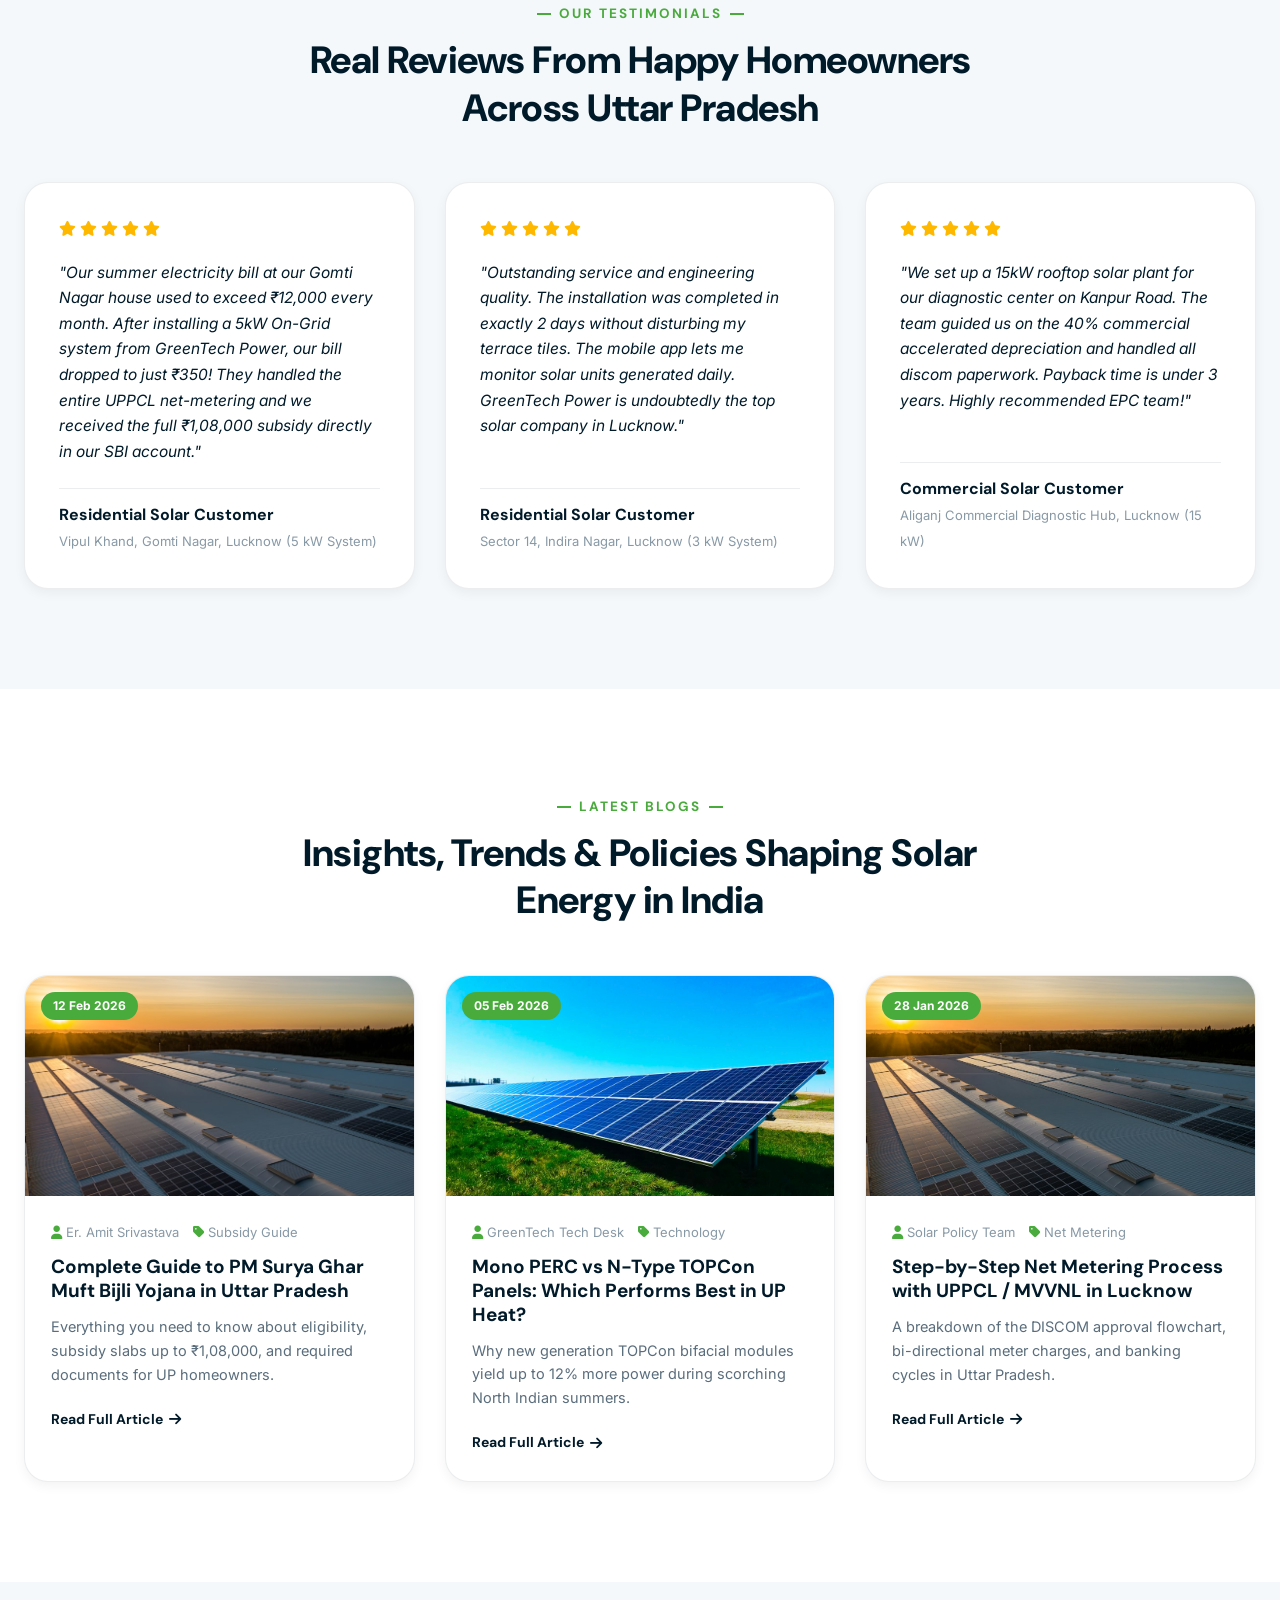
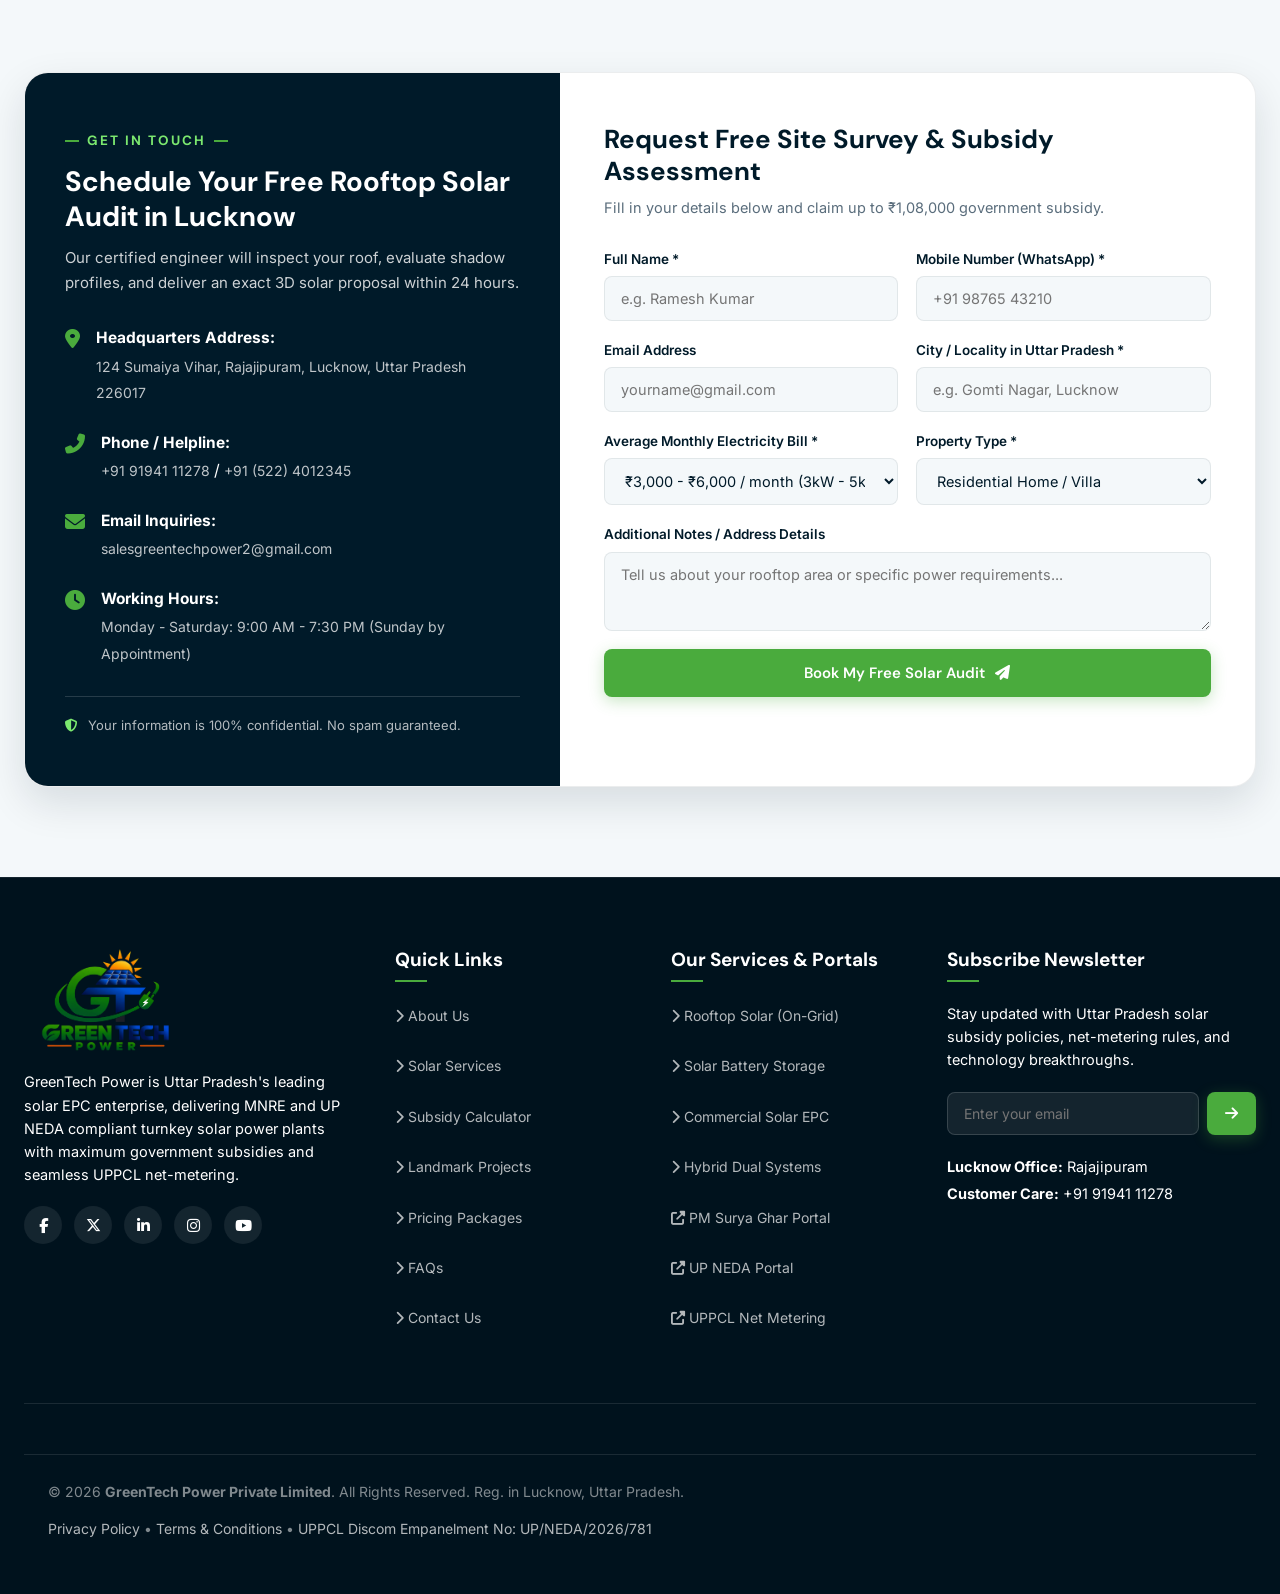
==== commit 2512c81c: "Update solar site contact, project gallery and sticky header" ====
--- a/index.html
+++ b/index.html
@@ -6,18 +6,18 @@
   <title>GreenTech Power | Leading Solar Installation Company in Lucknow, Uttar Pradesh</title>
   <meta name="description" content="GreenTech Power is Uttar Pradesh's premier solar installation company based in Lucknow. Get up to ₹1,08,000 subsidy under PM Surya Ghar & UP NEDA. Turnkey rooftop and commercial solar EPC.">
   <meta name="keywords" content="Solar installation Lucknow, PM Surya Ghar Yojana UP, UP NEDA solar subsidy, Rooftop solar panels Lucknow, Solar EPC company Uttar Pradesh, UPPCL Net Metering">
-  
+
   <!-- Favicon -->
   <link rel="icon" type="image/svg+xml" href="assets/images/favicon.svg">
-  
+
   <!-- Google Fonts: Inter & DM Sans -->
   <link rel="preconnect" href="https://fonts.googleapis.com">
   <link rel="preconnect" href="https://fonts.gstatic.com" crossorigin>
   <link href="https://fonts.googleapis.com/css2?family=DM+Sans:ital,opsz,wght@0,9..40,100..1000;1,9..40,100..1000&family=Inter:wght@300;400;500;600;700;800;900&display=swap" rel="stylesheet">
-  
+
   <!-- FontAwesome Icons -->
   <link rel="stylesheet" href="https://cdnjs.cloudflare.com/ajax/libs/font-awesome/6.5.1/css/all.min.css">
-  
+
   <!-- Custom Stylesheet -->
   <link rel="stylesheet" href="assets/css/style.css">
 </head>
@@ -47,11 +47,11 @@
       <div class="topbar-right">
         <div class="topbar-info">
           <i class="fas fa-map-marker-alt"></i>
-          <span>Gomti Nagar, Lucknow, UP</span>
+          <span>Rajajipuram, Lucknow, UP</span>
         </div>
         <div class="topbar-links">
-          <a href="tel:+919415078910"><i class="fas fa-phone-alt"></i> +91 94150 78910</a>
-          <a href="mailto:contact@greentechpower.in"><i class="fas fa-envelope"></i> contact@greentechpower.in</a>
+          <a href="tel:+919194111278"><i class="fas fa-phone-alt"></i> +91 91941 11278</a>
+          <a href="mailto:salesgreentechpower2@gmail.com"><i class="fas fa-envelope"></i> salesgreentechpower2@gmail.com</a>
         </div>
       </div>
     </div>
@@ -83,7 +83,7 @@
               <a href="services.html#rooftop" class="dropdown-item">Rooftop Solar (On-Grid)</a>
               <a href="services.html#battery" class="dropdown-item">Solar Battery Storage (Off-Grid)</a>
               <a href="services.html#hybrid" class="dropdown-item">Hybrid Solar Systems</a>
-              <a href="services.html#commercial" class="dropdown-item">Commercial &amp; Industrial Solar</a>
+              <a href="services.html#commercial" class="dropdown-item">Small Shops &amp; Offices Solar</a>
             </div>
           </li>
           <li class="nav-item">
@@ -105,7 +105,7 @@
             </div>
             <div class="header-phone-text">
               <span>Lucknow Helpline</span>
-              <a href="tel:+919415078910">+91 94150 78910</a>
+              <a href="tel:+919194111278">+91 91941 11278</a>
             </div>
           </div>
           <button class="btn-creative open-modal-btn">
@@ -133,20 +133,20 @@
             Reliable Solar Energy For Every Home Across <span>Uttar Pradesh</span>
           </h1>
           <p class="hero-desc">
-            Headquartered in Gomti Nagar, Lucknow, GreenTech Power delivers state-of-the-art rooftop solar installations. Slash your UPPCL electricity bill by 90% and claim up to <strong>₹1,08,000 direct government subsidy</strong> today!
+            Headquartered in Rajajipuram, Lucknow, GreenTech Power delivers state-of-the-art rooftop solar installations. Slash your UPPCL electricity bill by 90% and claim up to <strong>₹1,08,000 direct government subsidy</strong> today!
           </p>
           <div class="hero-cta-group">
             <a href="calculator.html" class="btn-creative">
               <span>Calculate Your Subsidy</span>
               <i class="fas fa-arrow-right"></i>
             </a>
-            <a href="tel:+919415078910" class="hero-contact-badge">
+            <a href="tel:+919194111278" class="hero-contact-badge">
               <div class="hero-contact-icon">
                 <i class="fas fa-phone-alt"></i>
               </div>
               <div class="hero-contact-details">
                 <span>Immediate Consultation</span>
-                <strong>+91 94150 78910</strong>
+                <strong>+91 91941 11278</strong>
               </div>
             </a>
           </div>
@@ -173,7 +173,7 @@
         <!-- Hero Right Big Visual Showcase (100% Transparent PNG Cutout - Team Installing Solar Panels) -->
         <div class="hero-visual-showcase">
           <img src="assets/images/hero-solar-team.png" alt="Indian Solar Engineers Installing Rooftop Solar Panels - GreenTech Power Lucknow" class="hero-solar-team-png">
-          
+
           <!-- Floating Feature Badges -->
           <div class="hero-float-badge badge-top">
             <div class="badge-icon">
@@ -248,15 +248,15 @@
       <div class="video-showcase-card">
         <div class="video-card-header">
           <div class="video-card-tag"><i class="fas fa-play-circle"></i> Live Project Video</div>
-          <h2 class="video-card-title">Watch Our Engineers In Action: <span>Rooftop Solar Installation in Lucknow</span></h2>
+          <h2 class="video-card-title">Watch Our Engineers In Action: <span>Rooftop Solar Installation</span></h2>
           <p class="video-card-subtitle">
-            See our certified engineers install a high-yield 10 kW rooftop solar power system in Gomti Nagar, Lucknow. From heavy-duty galvanized structure anchoring and bifacial module wiring to digital net-metering synchronization with UPPCL.
+            Watch the supplied on-site footage of the installation crew assembling rooftop solar structures and positioning panels.
           </p>
         </div>
 
         <div class="video-card-media-wrapper">
-          <video id="solarInstallVideo" class="solar-main-video" controls poster="assets/images/service-rooftop.jpg" preload="metadata">
-            <source src="assets/videos/solar-installation-video.mp4" type="video/mp4">
+          <video id="solarInstallVideo" class="solar-main-video" controls poster="assets/images/install-photo-structure.jpg" preload="metadata">
+            <source src="assets/videos/installation-02.mp4" type="video/mp4">
             Your browser does not support HTML5 video.
           </video>
           <div class="video-custom-overlay" id="videoOverlay">
@@ -264,8 +264,7 @@
               <i class="fas fa-play"></i>
             </button>
             <div class="video-badge-pill">
-              <i class="fas fa-bolt"></i> 10 kW Residential Rooftop EPC • Lucknow, Uttar Pradesh
-            </div>
+              <i class="fas fa-bolt"></i> Real Rooftop Installation Footage</div>
           </div>
         </div>
 
@@ -296,6 +295,37 @@
     </div>
   </section>
 
+  <!-- Real installation clips supplied by the GreenTech Power team -->
+  <section class="section installation-clips-section">
+    <div class="container">
+      <div class="section-header text-center">
+        <div class="section-subtitle">On Site</div>
+        <h2 class="section-title">More From Our <span>Installations</span></h2>
+        <p class="section-desc">Real rooftop work, from mounting the structure to setting solar panels in place.</p>
+      </div>
+      <div class="installation-video-grid installation-video-grid-home">
+        <article class="installation-video-card">
+          <video controls preload="none" poster="assets/images/install-workers-rails.jpg" aria-label="Solar crew preparing rooftop mounting structure">
+            <source src="assets/videos/installation-01.mp4" type="video/mp4">
+          </video>
+          <h3>Preparing the Mounting Structure</h3>
+        </article>
+        <article class="installation-video-card">
+          <video controls preload="none" poster="assets/images/install-panel-mounting.jpg" aria-label="Solar installers mounting rooftop equipment">
+            <source src="assets/videos/installation-03.mp4" type="video/mp4">
+          </video>
+          <h3>On-Roof Installation Work</h3>
+        </article>
+        <article class="installation-video-card">
+          <video controls preload="none" poster="assets/images/install-technician.jpg" aria-label="Technician working on a rooftop solar installation">
+            <source src="assets/videos/installation-11.mp4" type="video/mp4">
+          </video>
+          <h3>Technician at Work</h3>
+        </article>
+      </div>
+    </div>
+  </section>
+
   <!-- About Our Solar Section (Sunex 3-Image Royal Layout + Spinning Circular Badge) -->
   <section id="about" class="section">
     <div class="container">
@@ -303,14 +333,14 @@
         <!-- 3-Image Royal Layout with Spinning Circular Badge -->
         <div class="about-images-cluster">
           <div class="about-img-main at-shiny-glass-effect">
-            <img src="assets/images/about-1.jpg" alt="Solar Rooftop Installation Lucknow" width="380" height="440">
+            <img src="assets/images/install-photo-worker.jpg" alt="Solar technician installing panels on a rooftop" width="380" height="440">
           </div>
           <div class="about-img-stack">
             <div class="about-img-sub at-shiny-glass-effect">
-              <img src="assets/images/about-2.jpg" alt="Solar Inspection Lucknow UP" width="280" height="210">
+              <img src="assets/images/install-photo-team.jpg" alt="Solar installation crew working on a residential rooftop" width="280" height="210">
             </div>
             <div class="about-img-sub at-shiny-glass-effect">
-              <img src="assets/images/about-3.png" alt="Solar Panel Clean Energy" width="280" height="210">
+              <img src="assets/images/install-photo-structure.jpg" alt="Solar panels mounted on a small rooftop structure" width="280" height="210">
             </div>
           </div>
           <!-- Spinning Circular SVG Badge -->
@@ -806,7 +836,7 @@
       <div class="section-header text-center">
         <div class="section-subtitle">Our Projects</div>
         <h2 class="section-title">
-          Landmark Solar Installations Delivered Across Uttar Pradesh
+          Rooftop Solar for Homes &amp; Small Buildings Across Lucknow
         </h2>
       </div>
 
@@ -822,56 +852,56 @@
         <!-- Project 1 -->
         <div class="project-card" data-category="residential">
           <div class="project-media at-shiny-glass-effect">
-            <img src="assets/images/project-1.jpg" alt="10kW Rooftop Solar Gomti Nagar Lucknow" width="400" height="260">
+            <img src="assets/images/project-1.jpg" alt="Rooftop solar panels on a family home" width="400" height="260">
             <span class="project-category-tag">Residential</span>
           </div>
           <div class="project-body">
-            <h4>10 kW Rooftop Solar System</h4>
+            <h4>5 kW Home Rooftop Solar</h4>
             <div class="project-meta">
               <span><i class="fas fa-map-marker-alt"></i> Gomti Nagar Extension, Lucknow</span>
             </div>
-            <p>Elevated pergola structure with bifacial modules for an independent luxury bungalow. Integrated UPPCL Net-Metering.</p>
+            <p>Compact rooftop solar installation for a family home, connected for UPPCL net metering.</p>
             <div class="project-footer-stat">
-              <span>Monthly Generation: <strong>~1,250 Units</strong></span>
-              <span>Bill Savings: <strong>₹9,800/mo</strong></span>
+              <span>Monthly Generation: <strong>~620 Units</strong></span>
+              <span>Bill Savings: <strong>?5,000/mo</strong></span>
             </div>
           </div>
         </div>
 
         <!-- Project 2 -->
-        <div class="project-card" data-category="commercial">
+        <div class="project-card" data-category="residential">
           <div class="project-media at-shiny-glass-effect">
-            <img src="assets/images/project-2.jpg" alt="150kW Industrial Solar Plant Transport Nagar Lucknow" width="400" height="260">
-            <span class="project-category-tag">Commercial</span>
+            <img src="assets/images/install-workers-rails.jpg" alt="Installers assembling a small rooftop solar structure" width="400" height="260">
+            <span class="project-category-tag">Residential</span>
           </div>
           <div class="project-body">
-            <h4>150 kW Industrial Solar Plant</h4>
+            <h4>6 kW Home Solar Installation</h4>
             <div class="project-meta">
-              <span><i class="fas fa-map-marker-alt"></i> Transport Nagar Industrial Area, Lucknow</span>
-            </div>
-            <p>High-capacity solar array powering manufacturing machinery and cold storage with 40% accelerated depreciation benefit.</p>
+              <span><i class="fas fa-map-marker-alt"></i> Lucknow</span>
+            </div>
+            <p>A home-scale rooftop system installed by the GreenTech crew.</p>
             <div class="project-footer-stat">
-              <span>Annual Generation: <strong>~2.1 Lakh kWh</strong></span>
-              <span>Annual Savings: <strong>₹16.5 Lakhs</strong></span>
+              <span>Monthly Generation: <strong>~740 Units</strong></span>
+              <span>Bill Savings: <strong>?6,000/mo</strong></span>
             </div>
           </div>
         </div>
 
         <!-- Project 3 -->
-        <div class="project-card" data-category="commercial">
+        <div class="project-card" data-category="residential">
           <div class="project-media at-shiny-glass-effect">
-            <img src="assets/images/project-3.jpg" alt="50kW Institutional Solar Shaheed Path Lucknow" width="400" height="260">
-            <span class="project-category-tag">Commercial</span>
+            <img src="assets/images/project-3.jpg" alt="Solar panels on a small residential rooftop" width="400" height="260">
+            <span class="project-category-tag">Residential</span>
           </div>
           <div class="project-body">
-            <h4>50 kW Institutional Solar Project</h4>
+            <h4>5 kW Hybrid Solar for a Home</h4>
             <div class="project-meta">
-              <span><i class="fas fa-map-marker-alt"></i> Shaheed Path Educational Campus, Lucknow</span>
-            </div>
-            <p>Turnkey rooftop installation over auditorium and classroom buildings, cutting campus electricity costs by 80%.</p>
+              <span><i class="fas fa-map-marker-alt"></i> Aliganj, Lucknow</span>
+            </div>
+            <p>A compact hybrid setup for a home, with battery backup for power cuts.</p>
             <div class="project-footer-stat">
-              <span>Monthly Generation: <strong>~6,000 Units</strong></span>
-              <span>Bill Savings: <strong>₹48,000/mo</strong></span>
+              <span>Monthly Generation: <strong>~620 Units</strong></span>
+              <span>Bill Savings: <strong>?5,000/mo</strong></span>
             </div>
           </div>
         </div>
@@ -879,18 +909,18 @@
         <!-- Project 4 -->
         <div class="project-card" data-category="hybrid">
           <div class="project-media at-shiny-glass-effect">
-            <img src="assets/images/project-4.jpg" alt="7.5kW Hybrid Solar System Hazratganj Lucknow" width="400" height="260">
+            <img src="assets/images/install-team-panel.jpg" alt="Installer placing a solar panel on a rooftop" width="400" height="260">
             <span class="project-category-tag">Hybrid</span>
           </div>
           <div class="project-body">
-            <h4>7.5 kW Hybrid Solar with LFP Storage</h4>
+            <h4>7.5 kW Home Solar with Battery Backup</h4>
             <div class="project-meta">
               <span><i class="fas fa-map-marker-alt"></i> Hazratganj, Lucknow</span>
             </div>
-            <p>Smart dual-mode solar setup with 15 kWh Lithium battery bank, providing uninterrupted backup to medical clinic during outages.</p>
+            <p>Smart dual-mode solar setup with 15 kWh Lithium battery bank, providing uninterrupted backup to home during outages.</p>
             <div class="project-footer-stat">
               <span>Power Autonomy: <strong>100% 24/7</strong></span>
-              <span>Diesel Saved: <strong>₹18,000/mo</strong></span>
+              <span>Battery Storage: <strong>15 kWh</strong></span>
             </div>
           </div>
         </div>
@@ -898,37 +928,37 @@
         <!-- Project 5 -->
         <div class="project-card" data-category="residential">
           <div class="project-media at-shiny-glass-effect">
-            <img src="assets/images/project-5.jpg" alt="5kW Residential Solar Indira Nagar Lucknow" width="400" height="260">
+            <img src="assets/images/project-5.jpg" alt="Solar installation on a small office rooftop" width="400" height="260">
             <span class="project-category-tag">Residential</span>
           </div>
           <div class="project-body">
-            <h4>5 kW On-Grid Solar Installation</h4>
+            <h4>10 kW Small Office Rooftop Solar</h4>
             <div class="project-meta">
               <span><i class="fas fa-map-marker-alt"></i> Indira Nagar, Lucknow</span>
             </div>
             <p>Mono PERC system installed under PM Surya Ghar Yojana with ₹1,08,000 combined central and state subsidy disbarment.</p>
             <div class="project-footer-stat">
-              <span>Monthly Generation: <strong>~620 Units</strong></span>
+              <span>Monthly Generation: <strong>~1,200 Units</strong></span>
               <span>Net Metering: <strong>UPPCL Active</strong></span>
             </div>
           </div>
         </div>
 
         <!-- Project 6 -->
-        <div class="project-card" data-category="commercial">
+        <div class="project-card" data-category="residential">
           <div class="project-media at-shiny-glass-effect">
-            <img src="assets/images/project-6.jpg" alt="100kW Factory Solar Kanpur Road Lucknow" width="400" height="260">
-            <span class="project-category-tag">Commercial</span>
+            <img src="assets/images/install-panel-mounting.jpg" alt="Technicians fitting a rooftop solar panel" width="400" height="260">
+            <span class="project-category-tag">Residential</span>
           </div>
           <div class="project-body">
-            <h4>100 kW Rooftop Solar Setup</h4>
+            <h4>3 kW Rooftop Solar for a Home</h4>
             <div class="project-meta">
-              <span><i class="fas fa-map-marker-alt"></i> Kanpur Road Highway Corridor, UP</span>
-            </div>
-            <p>Automobile dealership and service workshop solarization with high-voltage string inverters and cloud IoT telemetry.</p>
+              <span><i class="fas fa-map-marker-alt"></i> Lucknow</span>
+            </div>
+            <p>A small rooftop system sized for a household.</p>
             <div class="project-footer-stat">
               <span>Payback Period: <strong>3.2 Years</strong></span>
-              <span>CO2 Avoided: <strong>120 Tons/yr</strong></span>
+              <span>Bill Savings: <strong>???3,000/mo</strong></span>
             </div>
           </div>
         </div>
@@ -1044,7 +1074,7 @@
             <i class="fas fa-headset"></i>
             <div>
               <strong style="color:#FFF; display:block; font-size:15px;">Speak to a Lucknow Solar Expert</strong>
-              <a href="tel:+919415078910" style="color:#7BE86F; font-weight:700; font-size:16px;">+91 94150 78910</a>
+              <a href="tel:+919194111278" style="color:#7BE86F; font-weight:700; font-size:16px;">+91 91941 11278</a>
             </div>
           </div>
         </div>
@@ -1134,9 +1164,9 @@
             "Our summer electricity bill at our Gomti Nagar house used to exceed ₹12,000 every month. After installing a 5kW On-Grid system from GreenTech Power, our bill dropped to just ₹350! They handled the entire UPPCL net-metering and we received the full ₹1,08,000 subsidy directly in our SBI account."
           </p>
           <div class="testimonial-author-row">
-            <img src="assets/images/author-1.jpg" alt="Dr. Rajesh Sharma Lucknow" class="author-avatar" width="52" height="52">
+
             <div class="author-info">
-              <h4>Dr. Rajesh Sharma</h4>
+              <h4>Residential Solar Customer</h4>
               <span>Vipul Khand, Gomti Nagar, Lucknow (5 kW System)</span>
             </div>
           </div>
@@ -1155,9 +1185,9 @@
             "Outstanding service and engineering quality. The installation was completed in exactly 2 days without disturbing my terrace tiles. The mobile app lets me monitor solar units generated daily. GreenTech Power is undoubtedly the top solar company in Lucknow."
           </p>
           <div class="testimonial-author-row">
-            <img src="assets/images/author-2.jpg" alt="Er. Vivek Verma Lucknow" class="author-avatar" width="52" height="52">
+
             <div class="author-info">
-              <h4>Er. Vivek Verma</h4>
+              <h4>Residential Solar Customer</h4>
               <span>Sector 14, Indira Nagar, Lucknow (3 kW System)</span>
             </div>
           </div>
@@ -1176,9 +1206,9 @@
             "We set up a 15kW rooftop solar plant for our diagnostic center on Kanpur Road. The team guided us on the 40% commercial accelerated depreciation and handled all discom paperwork. Payback time is under 3 years. Highly recommended EPC team!"
           </p>
           <div class="testimonial-author-row">
-            <img src="assets/images/author-3.jpg" alt="Mrs. Ananya Gupta Lucknow" class="author-avatar" width="52" height="52">
+
             <div class="author-info">
-              <h4>Mrs. Ananya Gupta</h4>
+              <h4>Commercial Solar Customer</h4>
               <span>Aliganj Commercial Diagnostic Hub, Lucknow (15 kW)</span>
             </div>
           </div>
@@ -1269,21 +1299,21 @@
                 <i class="fas fa-map-marker-alt"></i>
                 <div>
                   <strong>Headquarters Address:</strong>
-                  <span>4th Floor, Cyber Heights, Vibhuti Khand, Gomti Nagar, Lucknow, Uttar Pradesh - 226010</span>
+                  <span>124 Sumaiya Vihar, Rajajipuram, Lucknow, Uttar Pradesh 226017</span>
                 </div>
               </div>
               <div class="contact-detail-item">
                 <i class="fas fa-phone-alt"></i>
                 <div>
                   <strong>Phone / Helpline:</strong>
-                  <a href="tel:+919415078910">+91 94150 78910</a> / <a href="tel:+915224012345">+91 (522) 4012345</a>
+                  <a href="tel:+919194111278">+91 91941 11278</a> / <a href="tel:+915224012345">+91 (522) 4012345</a>
                 </div>
               </div>
               <div class="contact-detail-item">
                 <i class="fas fa-envelope"></i>
                 <div>
                   <strong>Email Inquiries:</strong>
-                  <a href="mailto:contact@greentechpower.in">contact@greentechpower.in</a>
+                  <a href="mailto:salesgreentechpower2@gmail.com">salesgreentechpower2@gmail.com</a>
                 </div>
               </div>
               <div class="contact-detail-item">
@@ -1421,8 +1451,8 @@
             </button>
           </form>
           <div style="margin-top: 20px; font-size: 13.5px;">
-            <p style="margin-bottom: 4px;"><strong>Lucknow Office:</strong> Vibhuti Khand, Gomti Nagar</p>
-            <p style="margin-bottom: 0;"><strong>Customer Care:</strong> +91 94150 78910</p>
+            <p style="margin-bottom: 4px;"><strong>Lucknow Office:</strong> Rajajipuram</p>
+            <p style="margin-bottom: 0;"><strong>Customer Care:</strong> +91 91941 11278</p>
           </div>
         </div>
       </div>
@@ -1434,8 +1464,8 @@
             &copy; 2026 <strong>GreenTech Power Private Limited</strong>. All Rights Reserved. Reg. in Lucknow, Uttar Pradesh.
           </div>
           <div>
-            <a href="#">Privacy Policy</a> &bull; 
-            <a href="#">Terms &amp; Conditions</a> &bull; 
+            <a href="#">Privacy Policy</a> &bull;
+            <a href="#">Terms &amp; Conditions</a> &bull;
             <a href="#">UPPCL Discom Empanelment No: UP/NEDA/2026/781</a>
           </div>
         </div>
@@ -1444,7 +1474,7 @@
   </footer>
 
   <!-- Floating Contact Buttons -->
-  <a href="https://wa.me/919415078910?text=Hello%20GreenTech%20Power,%20I%20want%20to%20know%20more%20about%20rooftop%20solar%20subsidy%20in%20Lucknow" class="floating-whatsapp-btn" target="_blank" rel="noopener" aria-label="Chat on WhatsApp">
+  <a href="https://wa.me/919194111278?text=Hello%20GreenTech%20Power,%20I%20want%20to%20know%20more%20about%20rooftop%20solar%20subsidy%20in%20Lucknow" class="floating-whatsapp-btn" target="_blank" rel="noopener" aria-label="Chat on WhatsApp">
     <i class="fab fa-whatsapp"></i>
   </a>
 
@@ -1503,11 +1533,11 @@
 
   <!-- Sticky Mobile Quick-Action Bar (Visible on screens <= 768px) -->
   <aside class="mobile-bottom-bar" aria-label="Mobile Quick Actions">
-    <a href="tel:+919415078910" class="mob-bar-btn mob-bar-call" aria-label="Call Lucknow Helpline">
+    <a href="tel:+919194111278" class="mob-bar-btn mob-bar-call" aria-label="Call Lucknow Helpline">
       <i class="fas fa-phone-volume"></i>
       <span>Call Now</span>
     </a>
-    <a href="https://wa.me/919415078910?text=Hello%20GreenTech%20Power,%20I%20am%20interested%20in%20rooftop%20solar%20subsidy%20in%20Uttar%20Pradesh" class="mob-bar-btn mob-bar-whatsapp" target="_blank" rel="noopener" aria-label="Chat on WhatsApp">
+    <a href="https://wa.me/919194111278?text=Hello%20GreenTech%20Power,%20I%20am%20interested%20in%20rooftop%20solar%20subsidy%20in%20Uttar%20Pradesh" class="mob-bar-btn mob-bar-whatsapp" target="_blank" rel="noopener" aria-label="Chat on WhatsApp">
       <i class="fab fa-whatsapp"></i>
       <span>WhatsApp</span>
     </a>
--- a/assets/css/style.css
+++ b/assets/css/style.css
@@ -167,6 +167,9 @@
    Header & Navigation
    ========================================================================== */
 .topbar {
+  position: sticky;
+  top: 0;
+  z-index: 1001;
   background-color: var(--color-primary);
   color: rgba(255, 255, 255, 0.85);
   font-size: 13.5px;
@@ -178,14 +181,16 @@
   display: flex;
   justify-content: space-between;
   align-items: center;
-  flex-wrap: wrap;
-  gap: 12px;
+  flex-wrap: nowrap;
+  gap: 16px;
+  max-width: 1600px;
 }
 
 .topbar-left {
   display: flex;
   align-items: center;
-  gap: 20px;
+  gap: 14px;
+  white-space: nowrap;
 }
 
 .topbar-badge {
@@ -204,6 +209,7 @@
   display: flex;
   align-items: center;
   gap: 6px;
+  white-space: nowrap;
 }
 
 .topbar-info i {
@@ -213,12 +219,17 @@
 .topbar-right {
   display: flex;
   align-items: center;
-  gap: 20px;
+  gap: 14px;
+  white-space: nowrap;
+}
+
+.topbar-links {
+  white-space: nowrap;
 }
 
 .topbar-links a {
   color: rgba(255, 255, 255, 0.75);
-  margin-left: 14px;
+  margin-left: 10px;
   transition: var(--transition-fast);
 }
 
@@ -229,7 +240,7 @@
 /* Main Navbar */
 .site-header {
   position: sticky;
-  top: 0;
+  top: var(--topbar-sticky-offset, 0px);
   width: 100%;
   background: rgba(255, 255, 255, 0.98);
   backdrop-filter: blur(12px);
@@ -2555,6 +2566,14 @@
   }
   .footer-top {
     grid-template-columns: repeat(2, 1fr);
+  }
+}
+
+@media (min-width: 992px) and (max-width: 1300px) {
+  .topbar .container {
+    max-width: 100%;
+    flex-wrap: wrap;
+    justify-content: center;
   }
 }
 
@@ -3905,7 +3924,7 @@
   left: 0;
   width: 100%;
   height: 100%;
-  background: rgba(0, 26, 41, 0.35);
+  background: rgba(0, 26, 41, 0.08);
   display: flex;
   flex-direction: column;
   align-items: center;
@@ -4822,3 +4841,43 @@
     font-size: 8.5px !important;
   }
 }
+
+
+/* Real installation video galleries */
+.installation-clips-section {
+  background: #F8FAFC;
+}
+.installation-video-grid {
+  display: grid;
+  grid-template-columns: repeat(3, minmax(0, 1fr));
+  gap: 24px;
+}
+.installation-video-grid-home {
+  margin-top: 34px;
+}
+.installation-video-card {
+  overflow: hidden;
+  background: #fff;
+  border: 1px solid rgba(0, 26, 41, 0.09);
+  border-radius: var(--radius-lg);
+  box-shadow: var(--shadow-sm);
+}
+.installation-video-card video {
+  display: block;
+  width: 100%;
+  aspect-ratio: 16 / 9;
+  object-fit: cover;
+  background: #001A29;
+}
+.installation-video-card h3 {
+  margin: 0;
+  padding: 16px 18px 18px;
+  color: #001A29;
+  font-size: 16px;
+}
+@media (max-width: 900px) {
+  .installation-video-grid { grid-template-columns: repeat(2, minmax(0, 1fr)); }
+}
+@media (max-width: 560px) {
+  .installation-video-grid { grid-template-columns: 1fr; }
+}
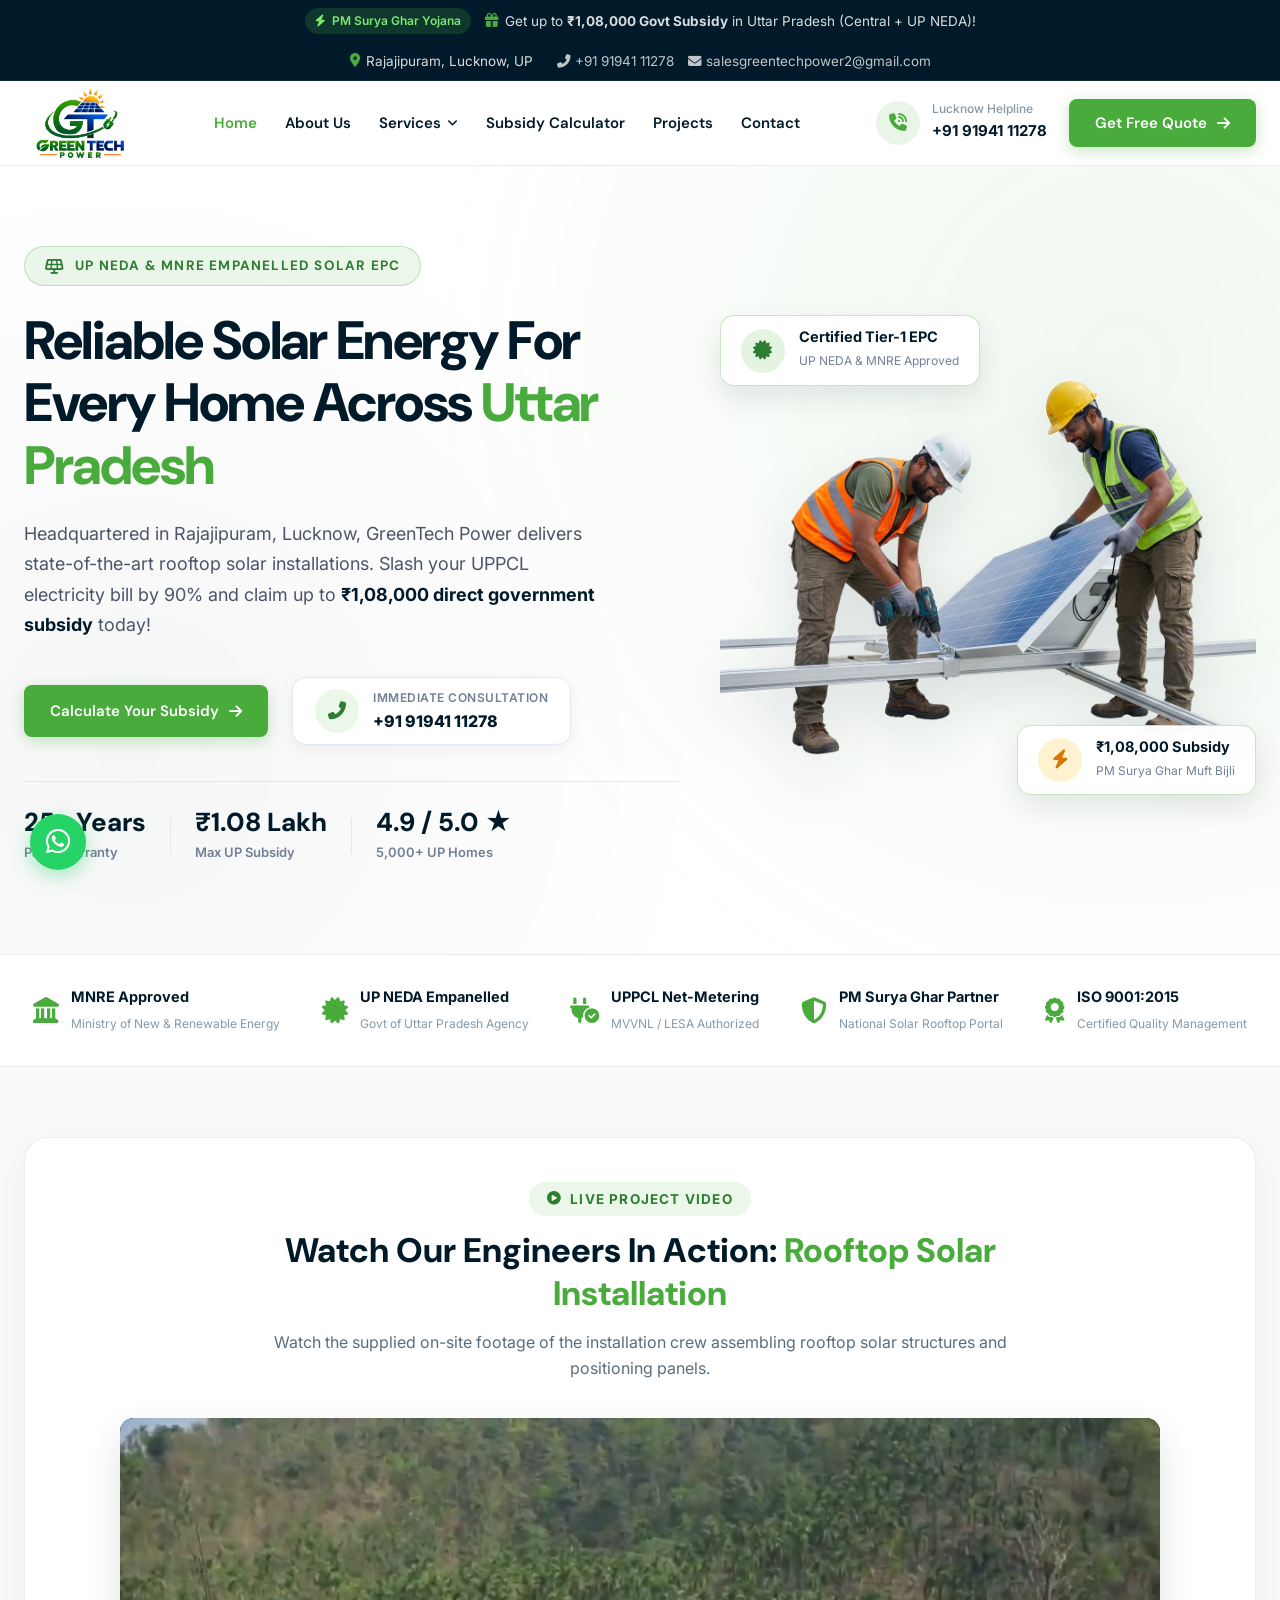
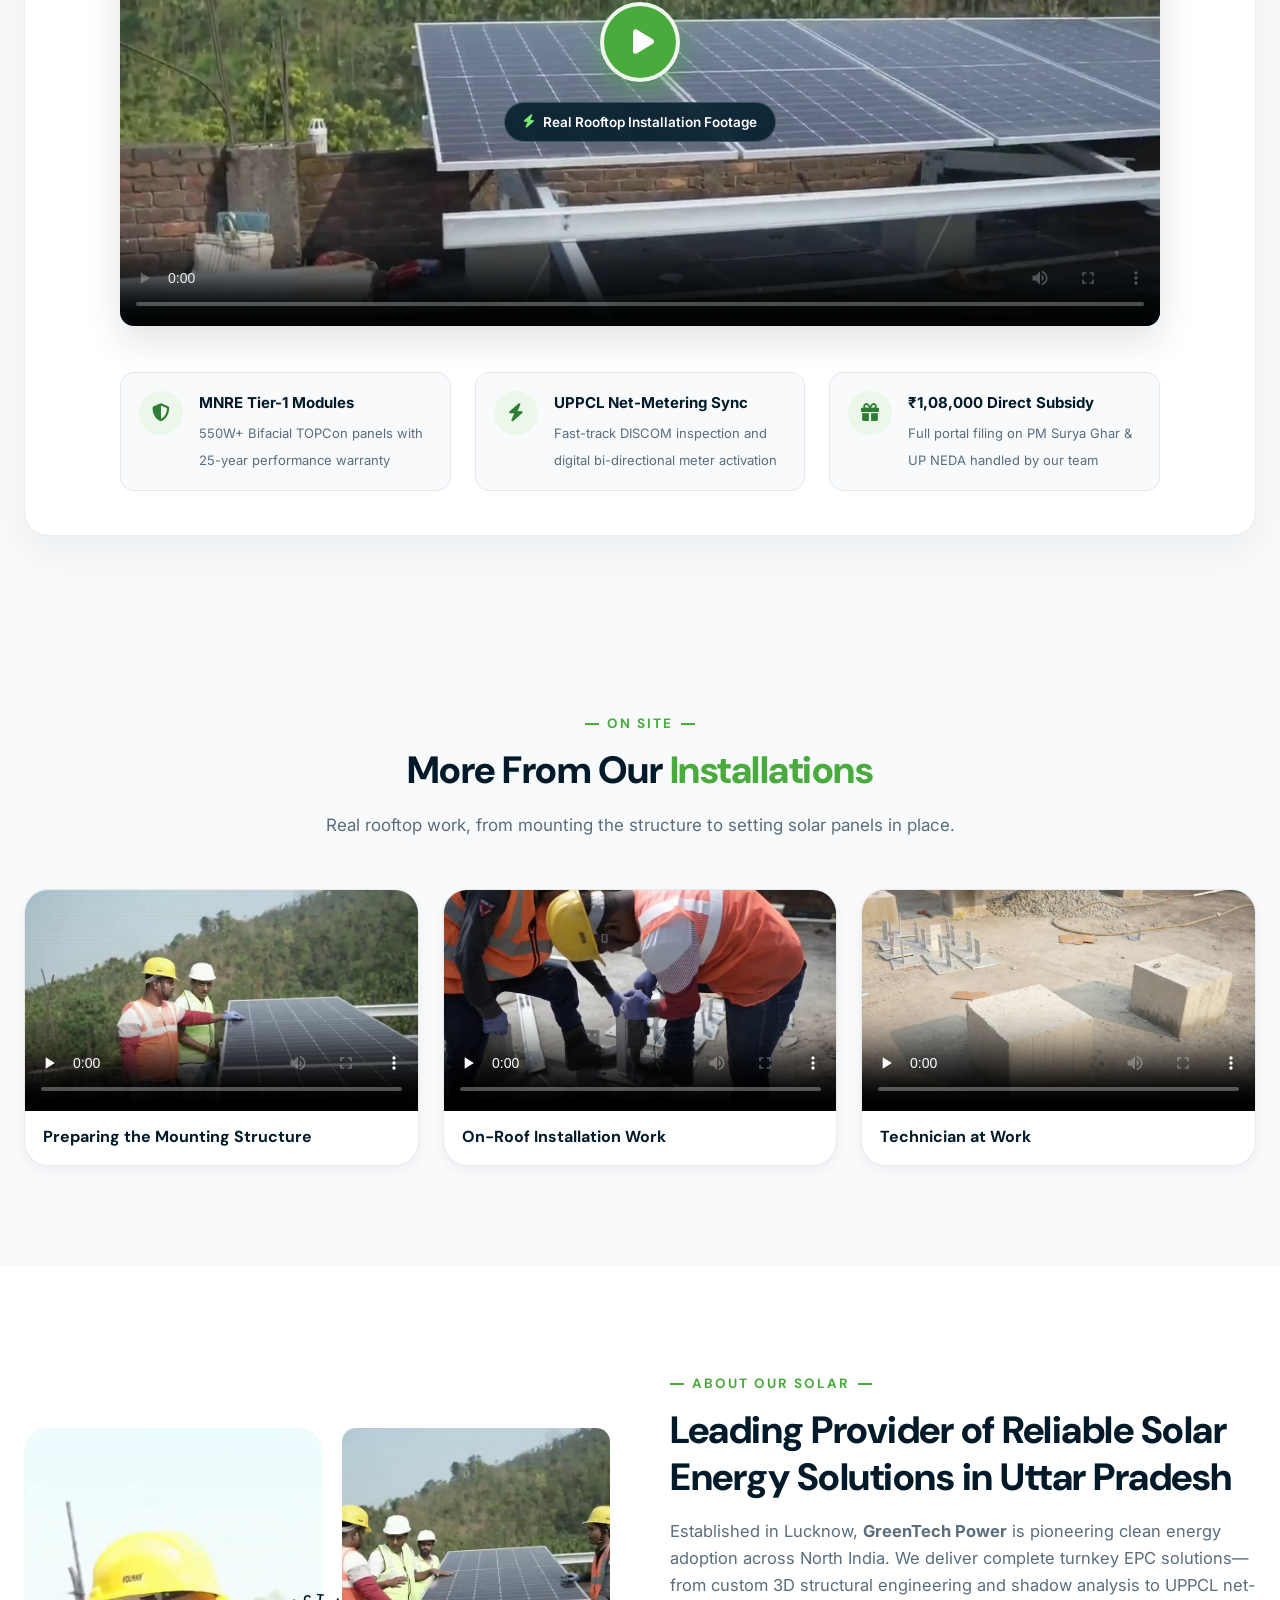
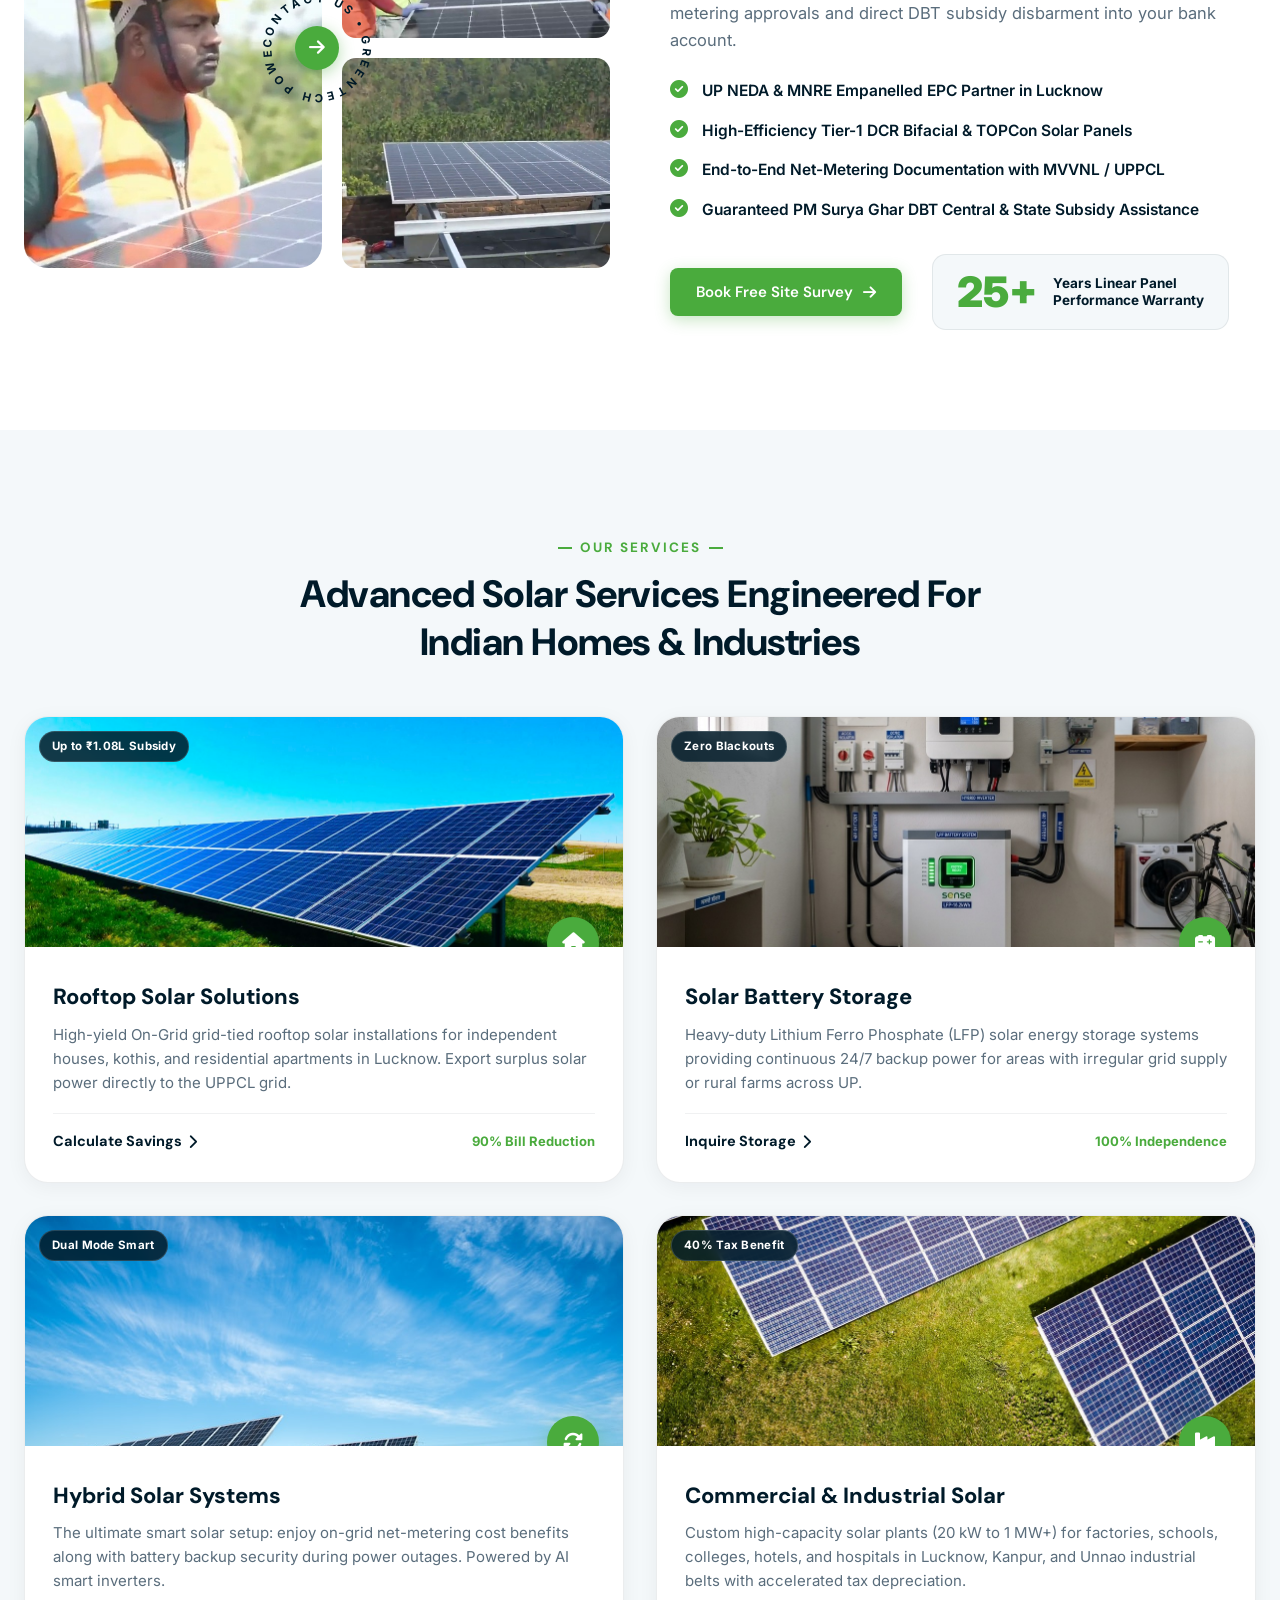
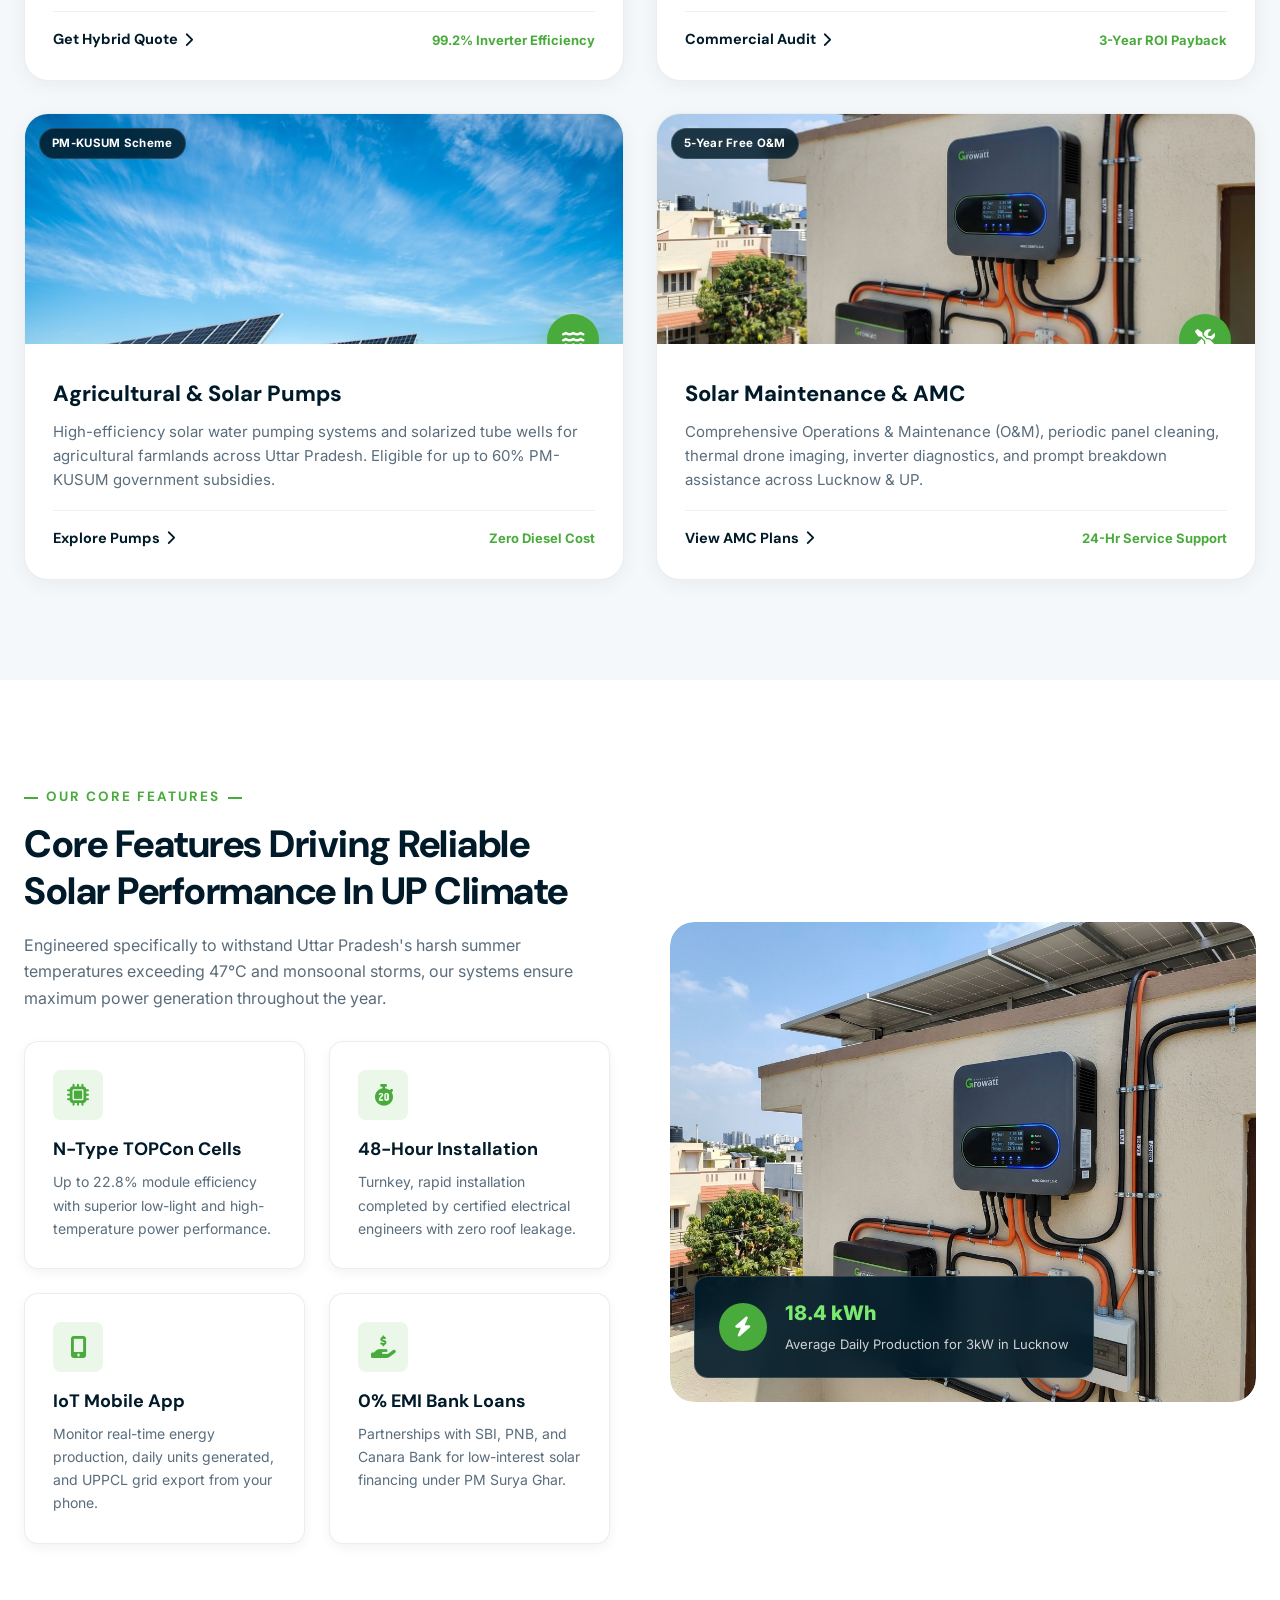
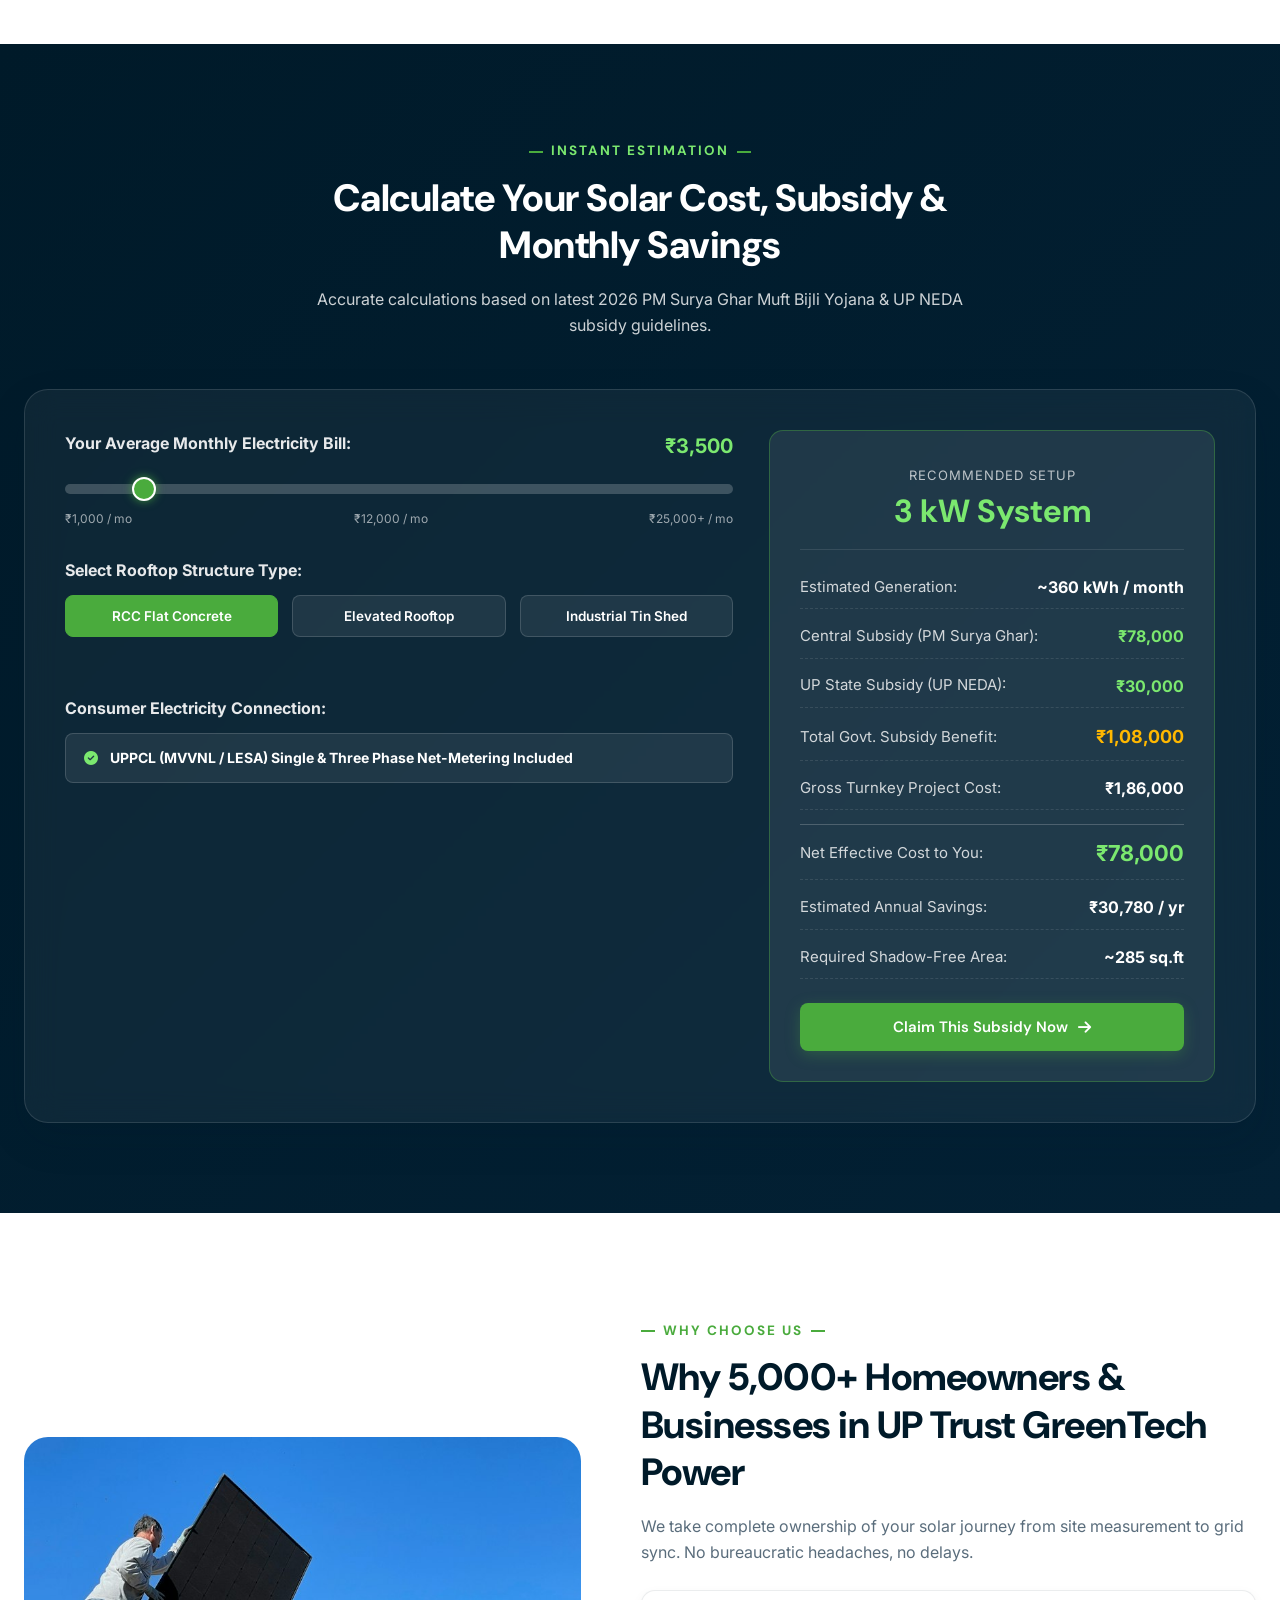
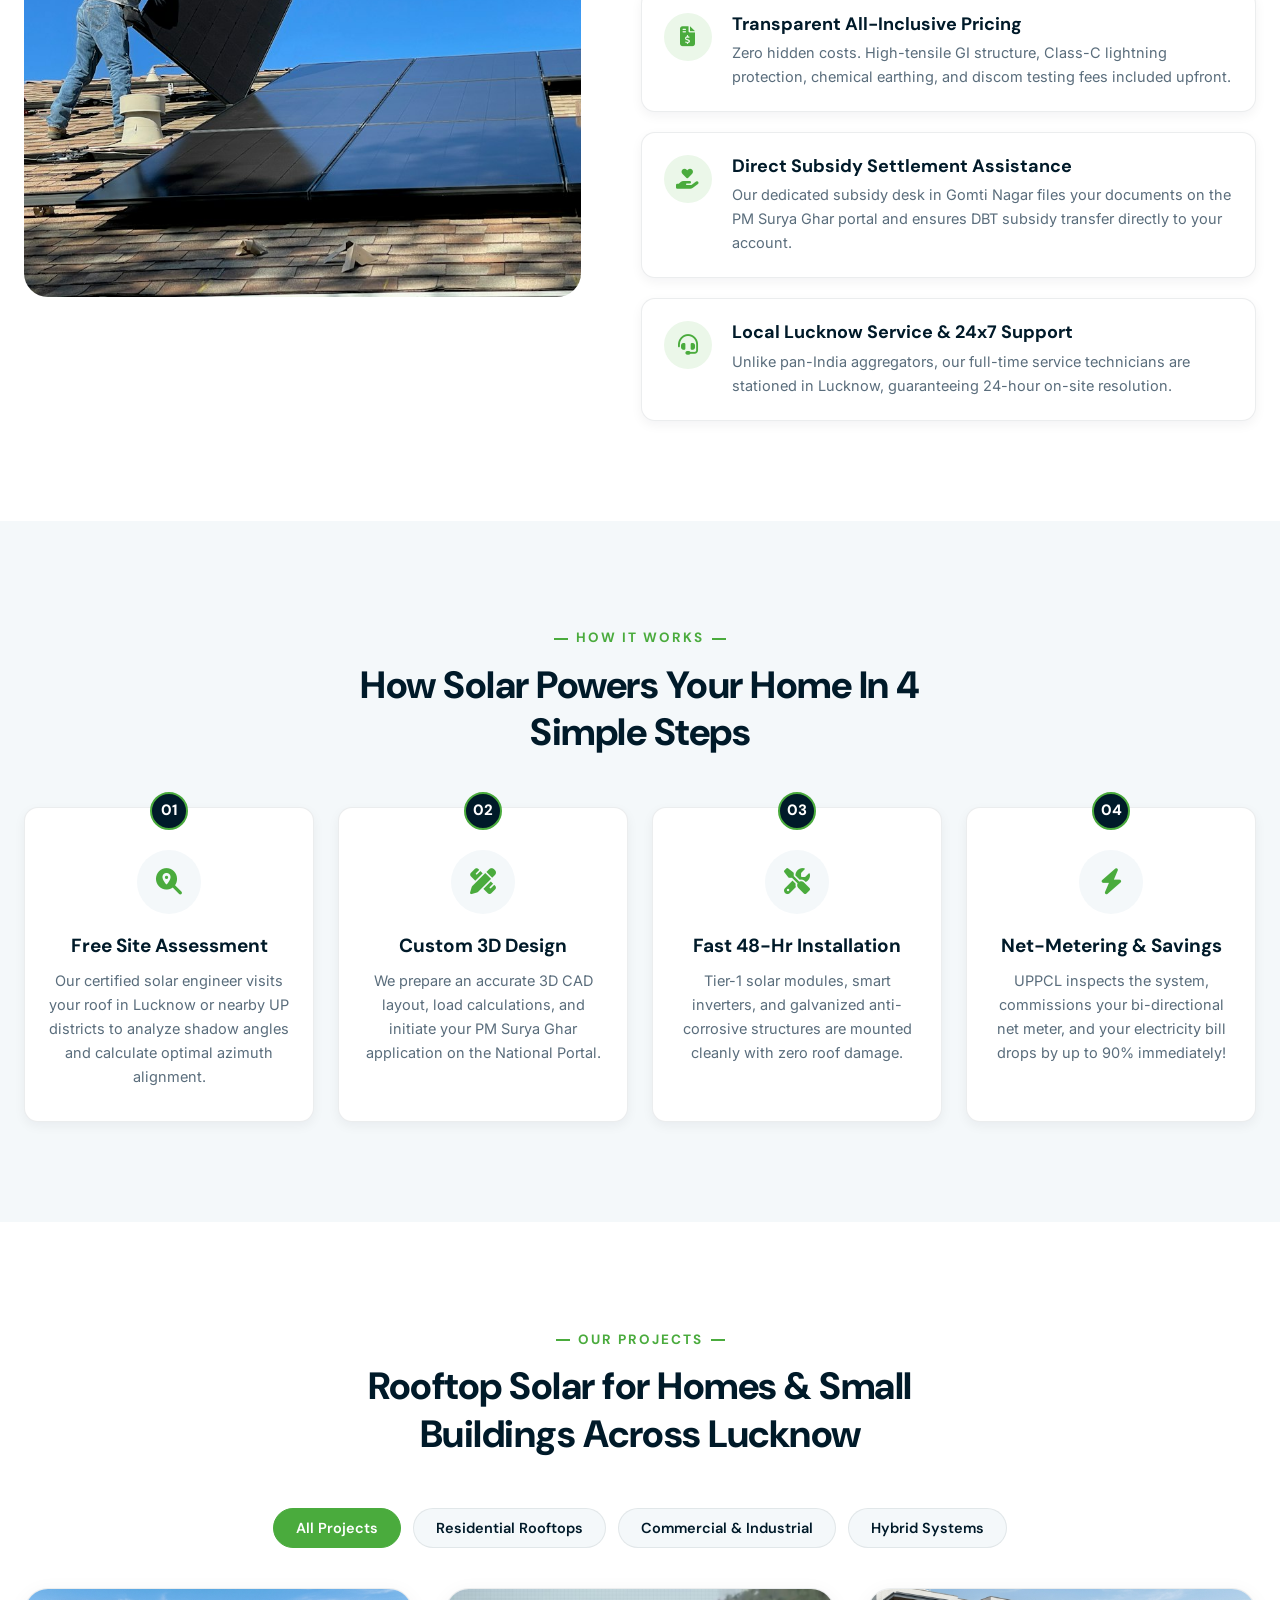
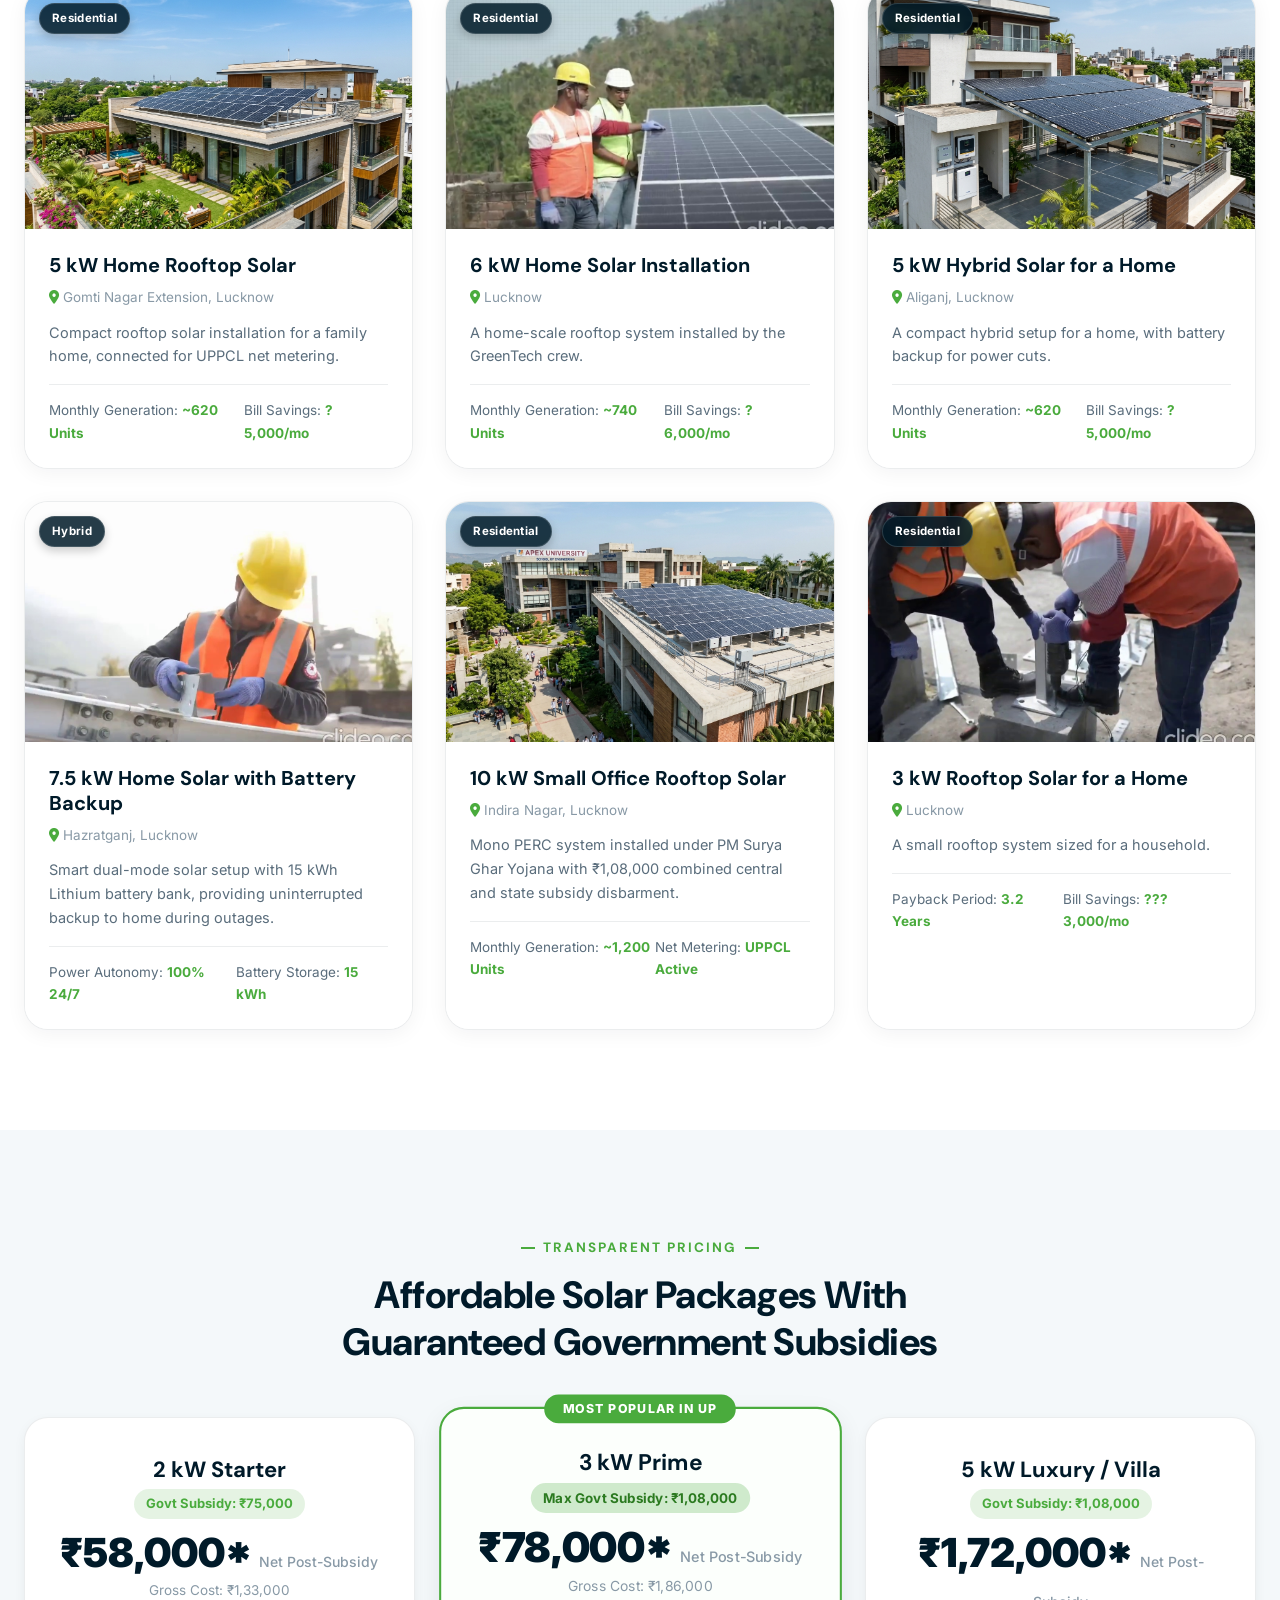
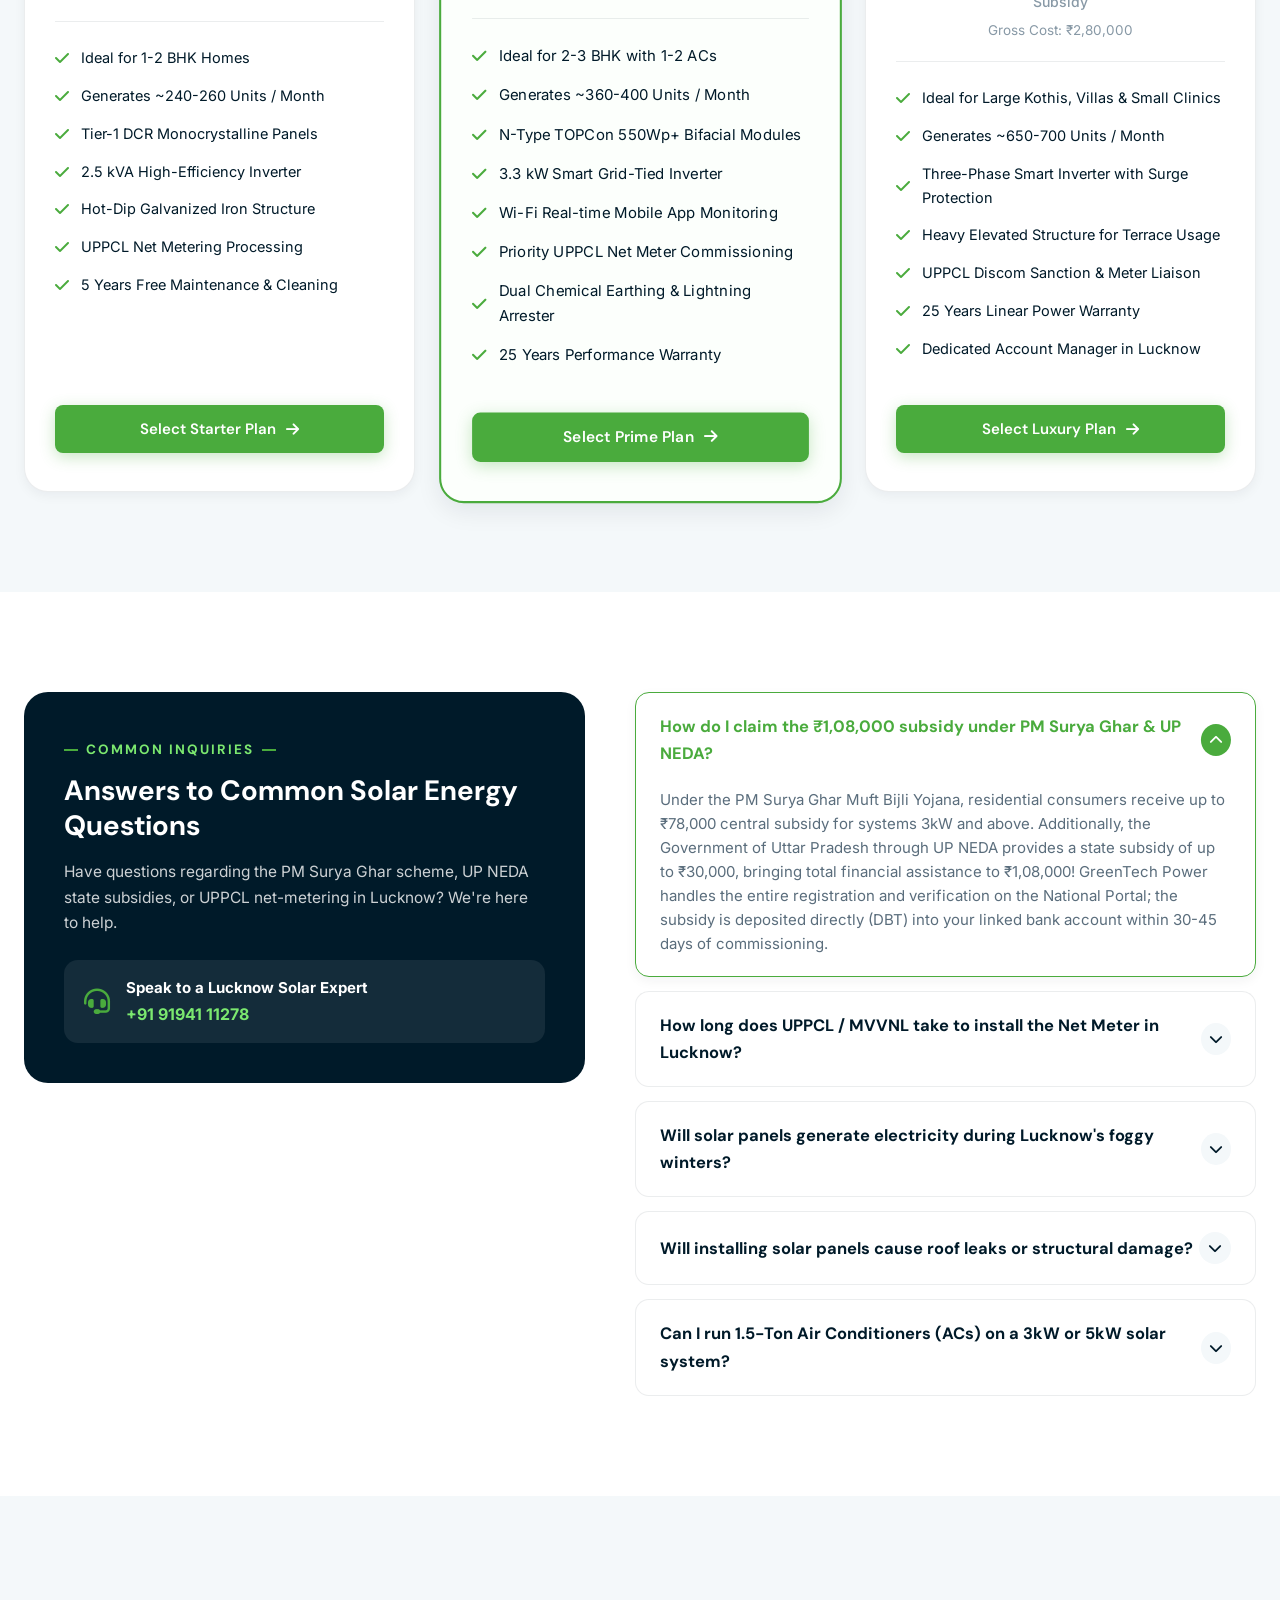
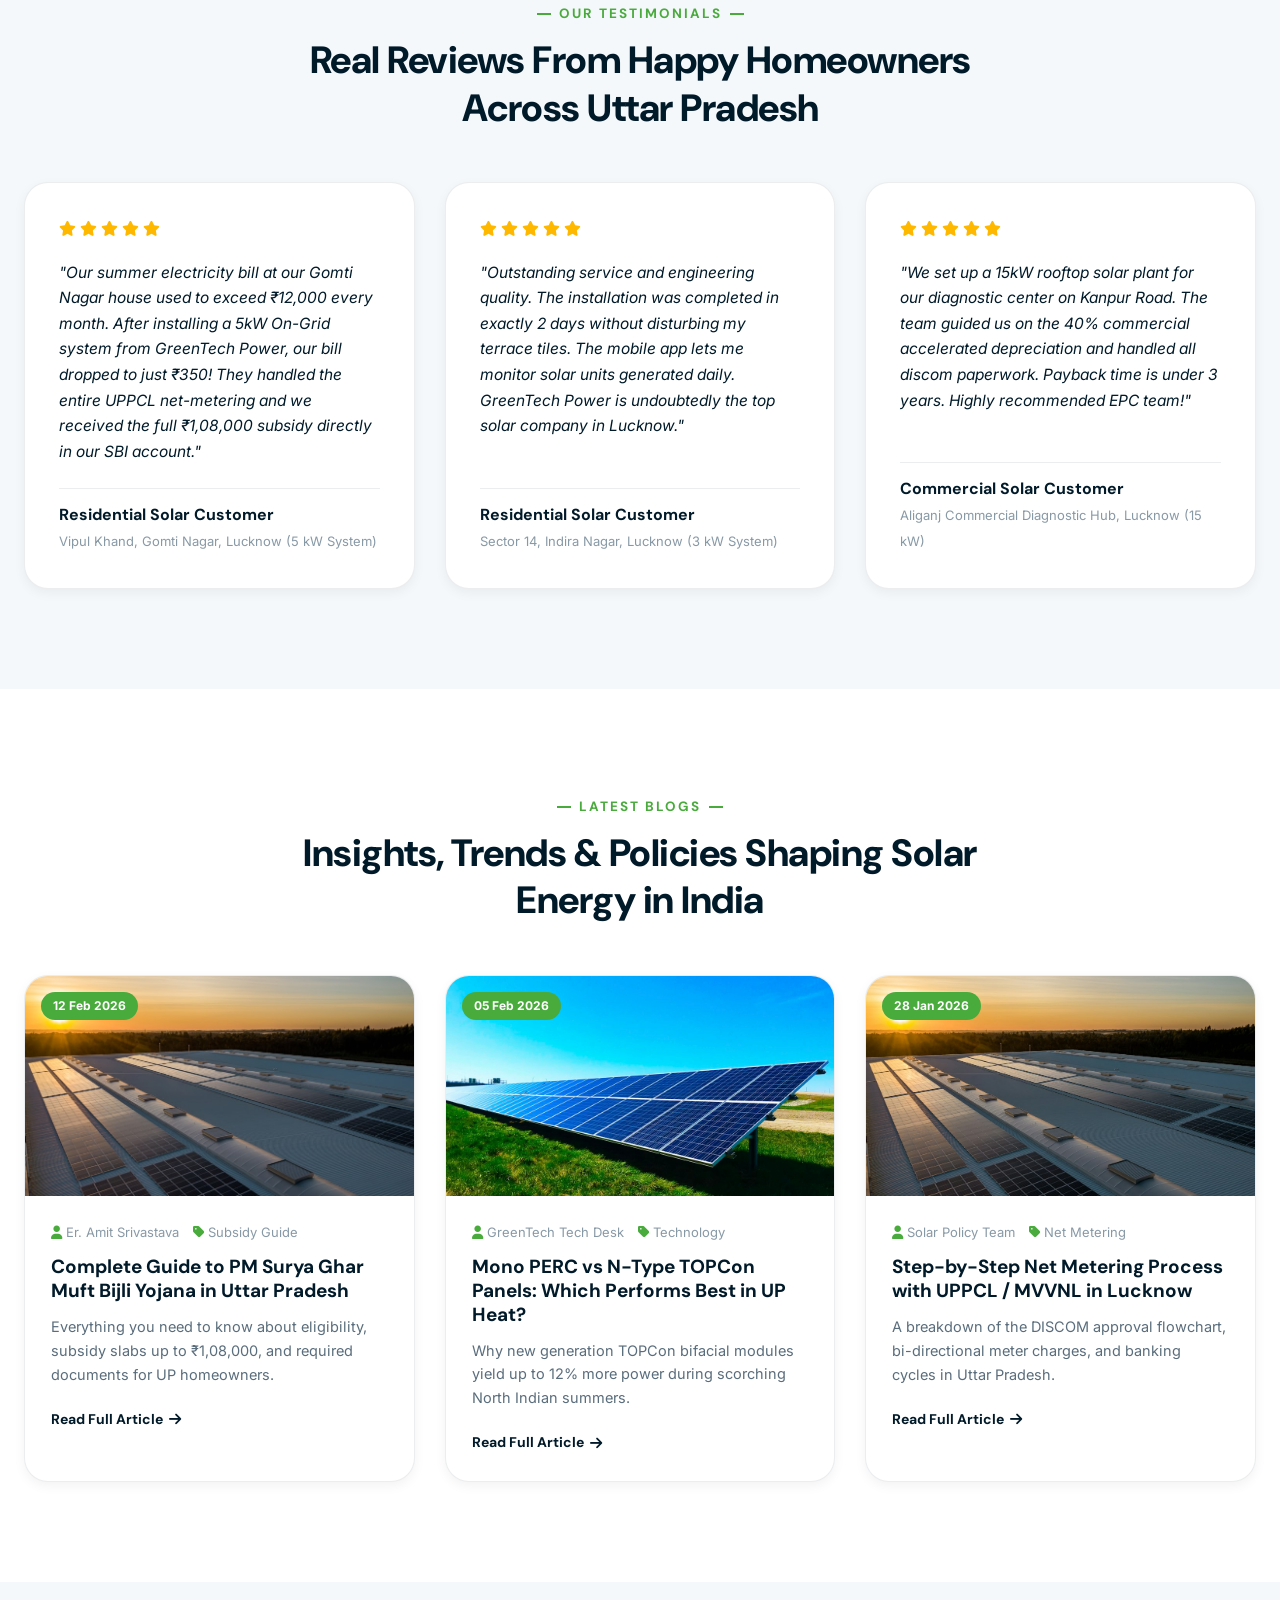
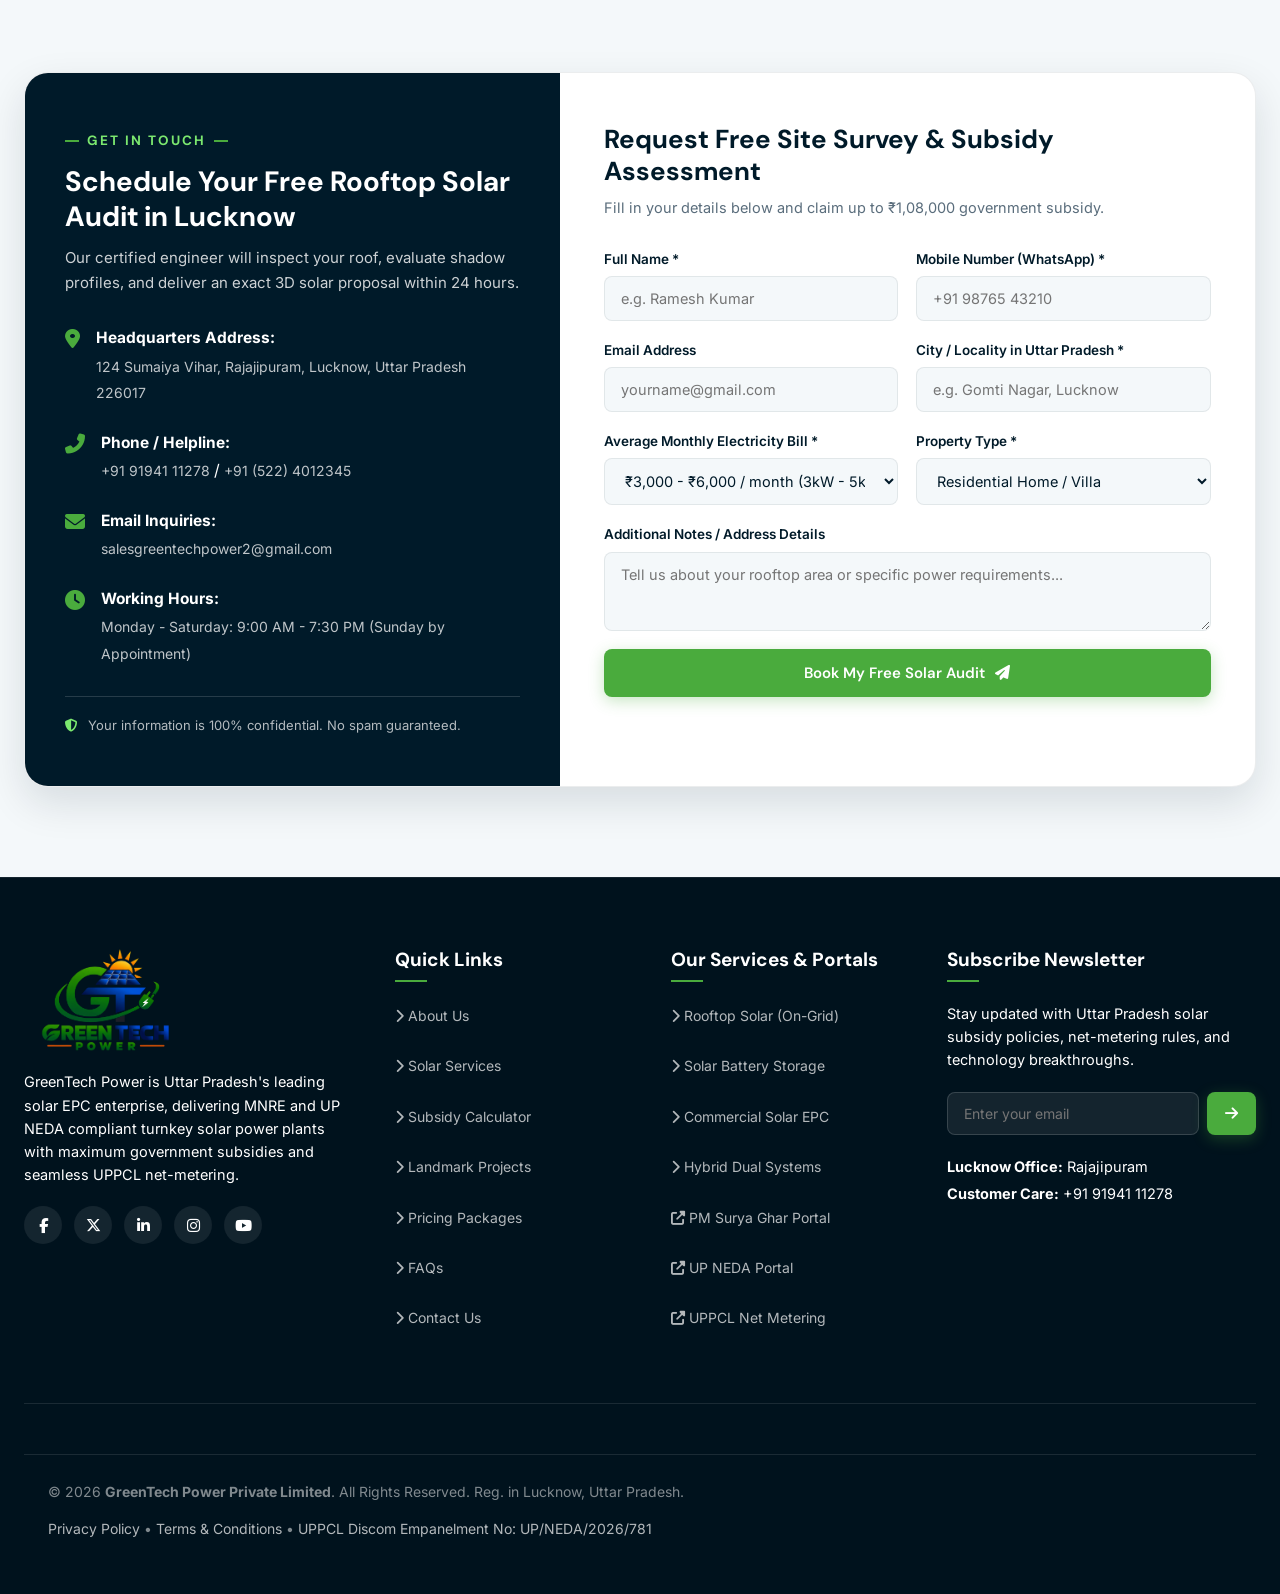
==== commit 50e266cd: "feat: integrate Web3Forms for instant zero-redirect form submissions" ====
--- a/index.html
+++ b/index.html
@@ -1336,27 +1336,30 @@
           <h3>Request Free Site Survey &amp; Subsidy Assessment</h3>
           <p>Fill in your details below and claim up to ₹1,08,000 government subsidy.</p>
 
-          <form class="solar-lead-form">
+          <form class="solar-lead-form" action="https://api.web3forms.com/submit" method="POST">
+            <input type="hidden" name="access_key" value="YOUR_ACCESS_KEY_HERE">
+            <input type="hidden" name="subject" value="New Site Survey Request - GreenTech Power">
+            <input type="hidden" name="from_name" value="GreenTech Power Solar">
             <div class="form-grid">
               <div class="form-group">
                 <label>Full Name *</label>
-                <input type="text" class="form-control" placeholder="e.g. Ramesh Kumar" required>
+                <input type="text" name="name" class="form-control" placeholder="e.g. Ramesh Kumar" required>
               </div>
               <div class="form-group">
                 <label>Mobile Number (WhatsApp) *</label>
-                <input type="tel" class="form-control" placeholder="+91 98765 43210" required>
+                <input type="tel" name="phone" class="form-control" placeholder="+91 98765 43210" required>
               </div>
               <div class="form-group">
                 <label>Email Address</label>
-                <input type="email" class="form-control" placeholder="yourname@gmail.com">
+                <input type="email" name="email" class="form-control" placeholder="yourname@gmail.com">
               </div>
               <div class="form-group">
                 <label>City / Locality in Uttar Pradesh *</label>
-                <input type="text" class="form-control" placeholder="e.g. Gomti Nagar, Lucknow" required>
+                <input type="text" name="city" class="form-control" placeholder="e.g. Gomti Nagar, Lucknow" required>
               </div>
               <div class="form-group">
                 <label>Average Monthly Electricity Bill *</label>
-                <select class="form-control" required>
+                <select name="monthly_bill" class="form-control" required>
                   <option value="">Select Monthly Bill</option>
                   <option value="1500-3000">₹1,500 - ₹3,000 / month (2kW)</option>
                   <option value="3000-6000" selected>₹3,000 - ₹6,000 / month (3kW - 5kW)</option>
@@ -1366,7 +1369,7 @@
               </div>
               <div class="form-group">
                 <label>Property Type *</label>
-                <select class="form-control" required>
+                <select name="property_type" class="form-control" required>
                   <option value="residential">Residential Home / Villa</option>
                   <option value="apartment">Housing Society / Apartment</option>
                   <option value="commercial">Commercial Building / Office</option>
@@ -1376,7 +1379,7 @@
               </div>
               <div class="form-group full-width">
                 <label>Additional Notes / Address Details</label>
-                <textarea class="form-control" rows="3" placeholder="Tell us about your rooftop area or specific power requirements..."></textarea>
+                <textarea name="notes" class="form-control" rows="3" placeholder="Tell us about your rooftop area or specific power requirements..."></textarea>
               </div>
             </div>
             <button type="submit" class="btn-creative" style="width: 100%;">
@@ -1444,8 +1447,11 @@
           <p>
             Stay updated with Uttar Pradesh solar subsidy policies, net-metering rules, and technology breakthroughs.
           </p>
-          <form class="footer-newsletter-form">
-            <input type="email" class="footer-newsletter-input" placeholder="Enter your email" required>
+          <form class="footer-newsletter-form" action="https://api.web3forms.com/submit" method="POST">
+            <input type="hidden" name="access_key" value="YOUR_ACCESS_KEY_HERE">
+            <input type="hidden" name="subject" value="New Newsletter Subscription - GreenTech Power">
+            <input type="hidden" name="from_name" value="GreenTech Power Solar">
+            <input type="email" name="email" class="footer-newsletter-input" placeholder="Enter your email" required>
             <button type="submit" class="btn-creative" style="padding: 12px 18px;">
               <i class="fas fa-arrow-right"></i>
             </button>
@@ -1498,22 +1504,25 @@
         </p>
       </div>
 
-      <form class="solar-lead-form">
+      <form class="solar-lead-form" action="https://api.web3forms.com/submit" method="POST">
+        <input type="hidden" name="access_key" value="YOUR_ACCESS_KEY_HERE">
+        <input type="hidden" name="subject" value="New PM Surya Ghar Subsidy Claim - GreenTech Power">
+        <input type="hidden" name="from_name" value="GreenTech Power Solar">
         <div class="form-group" style="margin-bottom: 14px;">
           <label>Full Name *</label>
-          <input type="text" class="form-control" placeholder="Enter your full name" required>
+          <input type="text" name="name" class="form-control" placeholder="Enter your full name" required>
         </div>
         <div class="form-group" style="margin-bottom: 14px;">
           <label>Mobile Number (+91) *</label>
-          <input type="tel" class="form-control" placeholder="+91 98765 43210" required>
+          <input type="tel" name="phone" class="form-control" placeholder="+91 98765 43210" required>
         </div>
         <div class="form-group" style="margin-bottom: 14px;">
           <label>City / Address in Uttar Pradesh *</label>
-          <input type="text" class="form-control" placeholder="e.g. Gomti Nagar, Lucknow" required>
+          <input type="text" name="city" class="form-control" placeholder="e.g. Gomti Nagar, Lucknow" required>
         </div>
         <div class="form-group" style="margin-bottom: 20px;">
           <label>Estimated Monthly Electricity Bill *</label>
-          <select class="form-control" required>
+          <select name="monthly_bill" class="form-control" required>
             <option value="₹2,000 - ₹4,000">₹2,000 - ₹4,000 (Eligible for 2-3 kW)</option>
             <option value="₹4,000 - ₹8,000">₹4,000 - ₹8,000 (Eligible for 3-5 kW)</option>
             <option value="₹8,000 - ₹15,000">₹8,000 - ₹15,000 (Eligible for 5-10 kW)</option>
